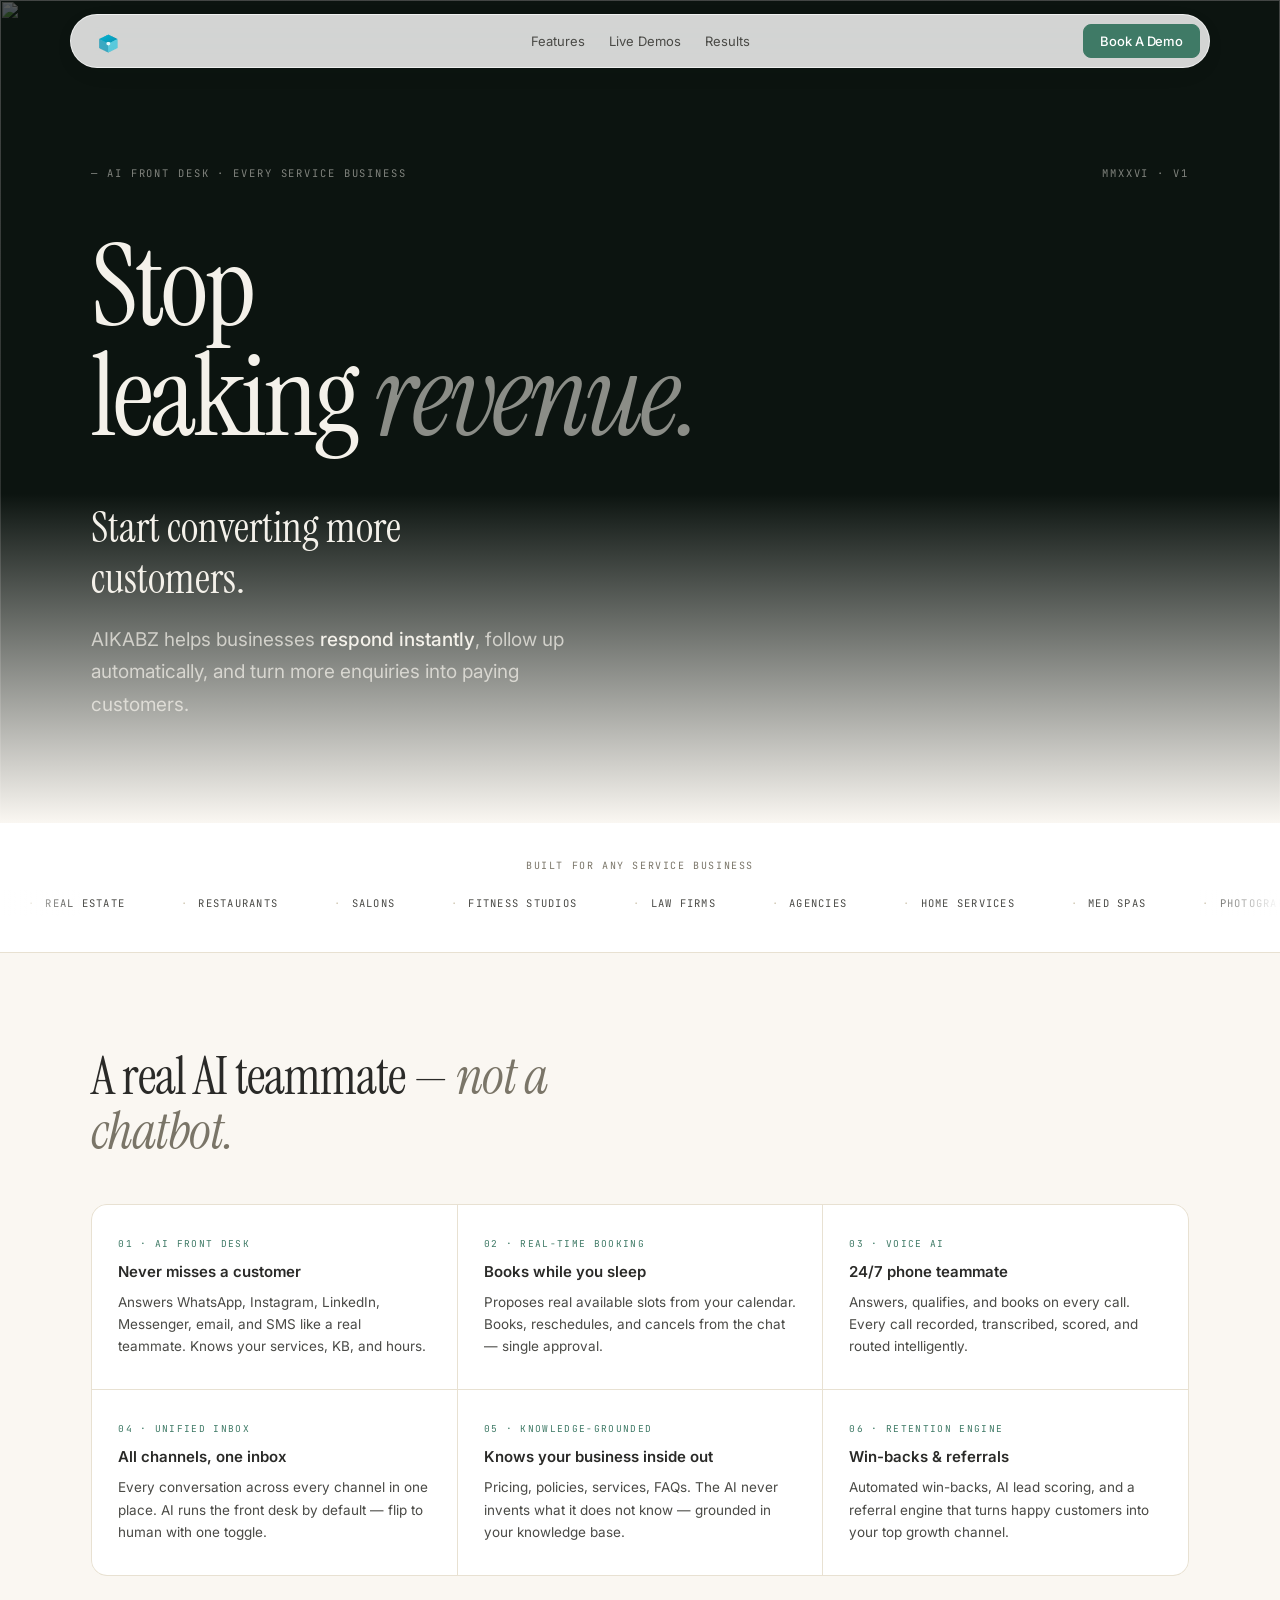
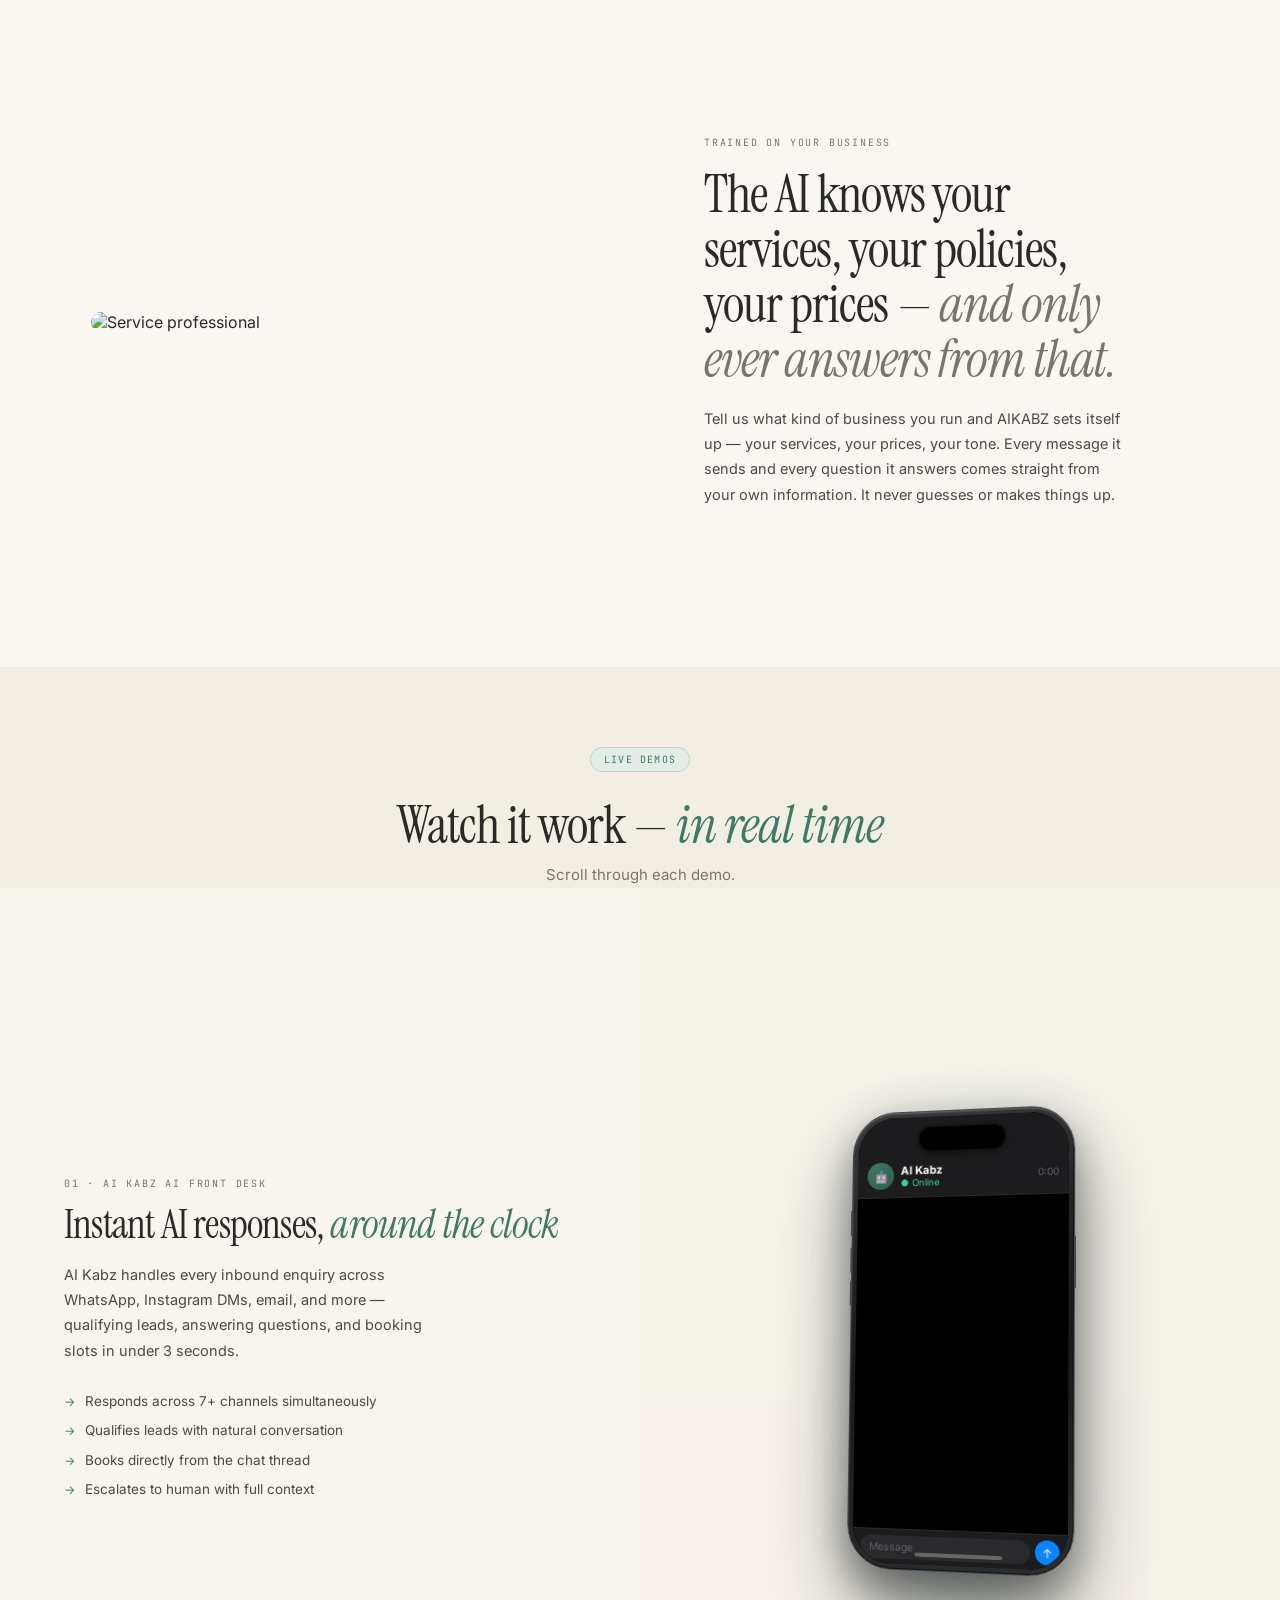
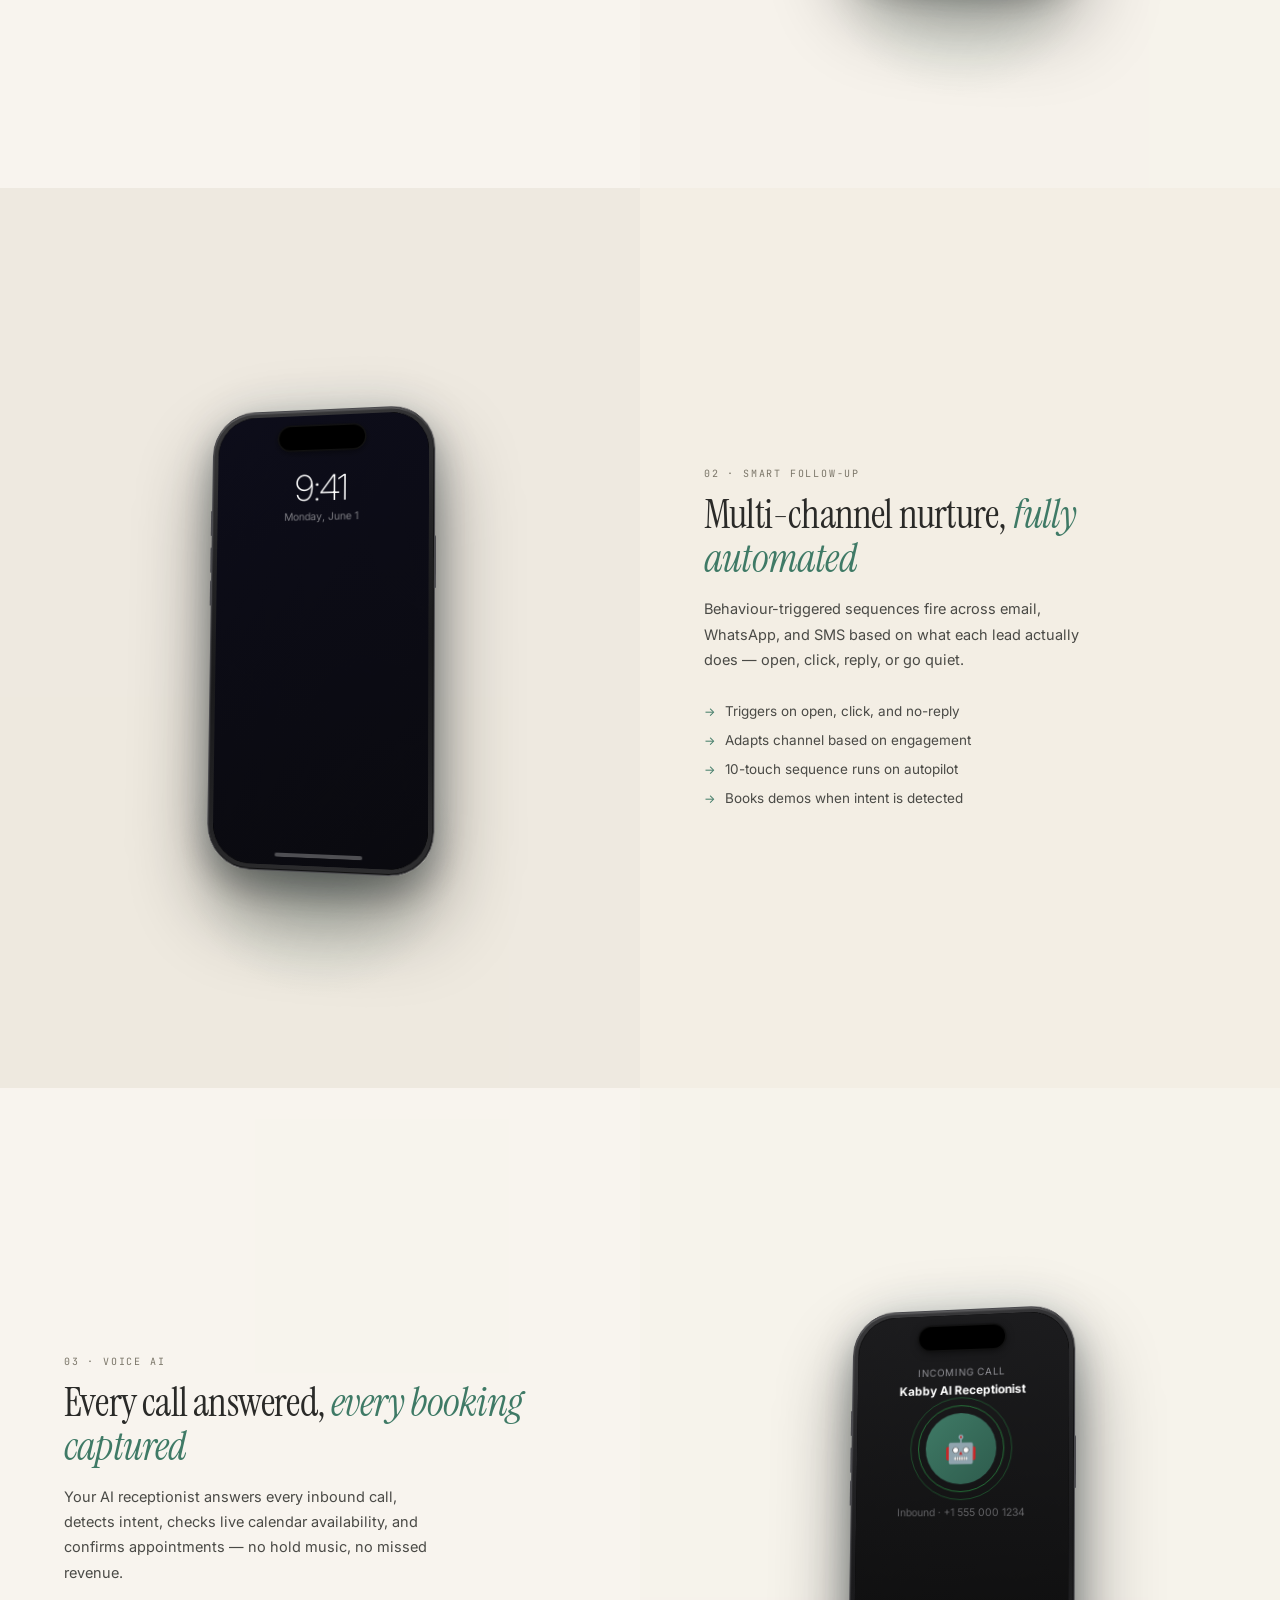
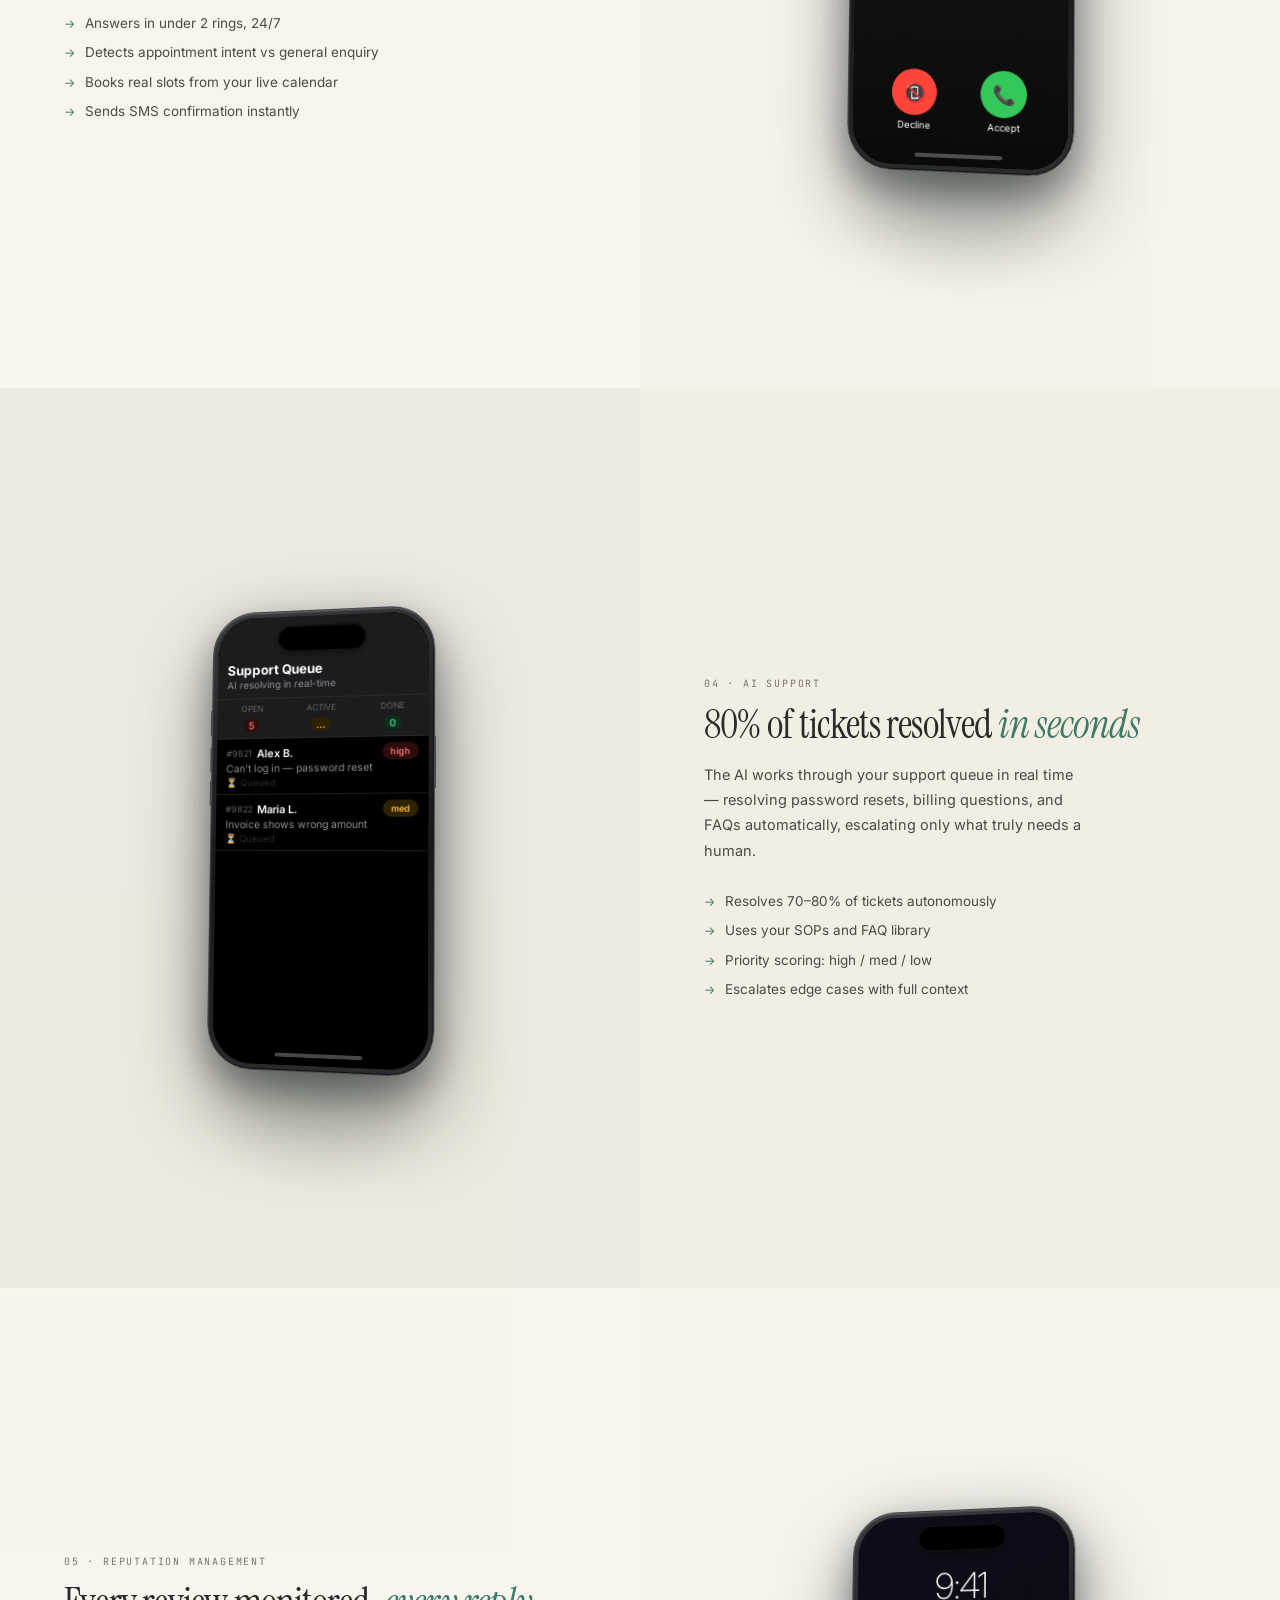
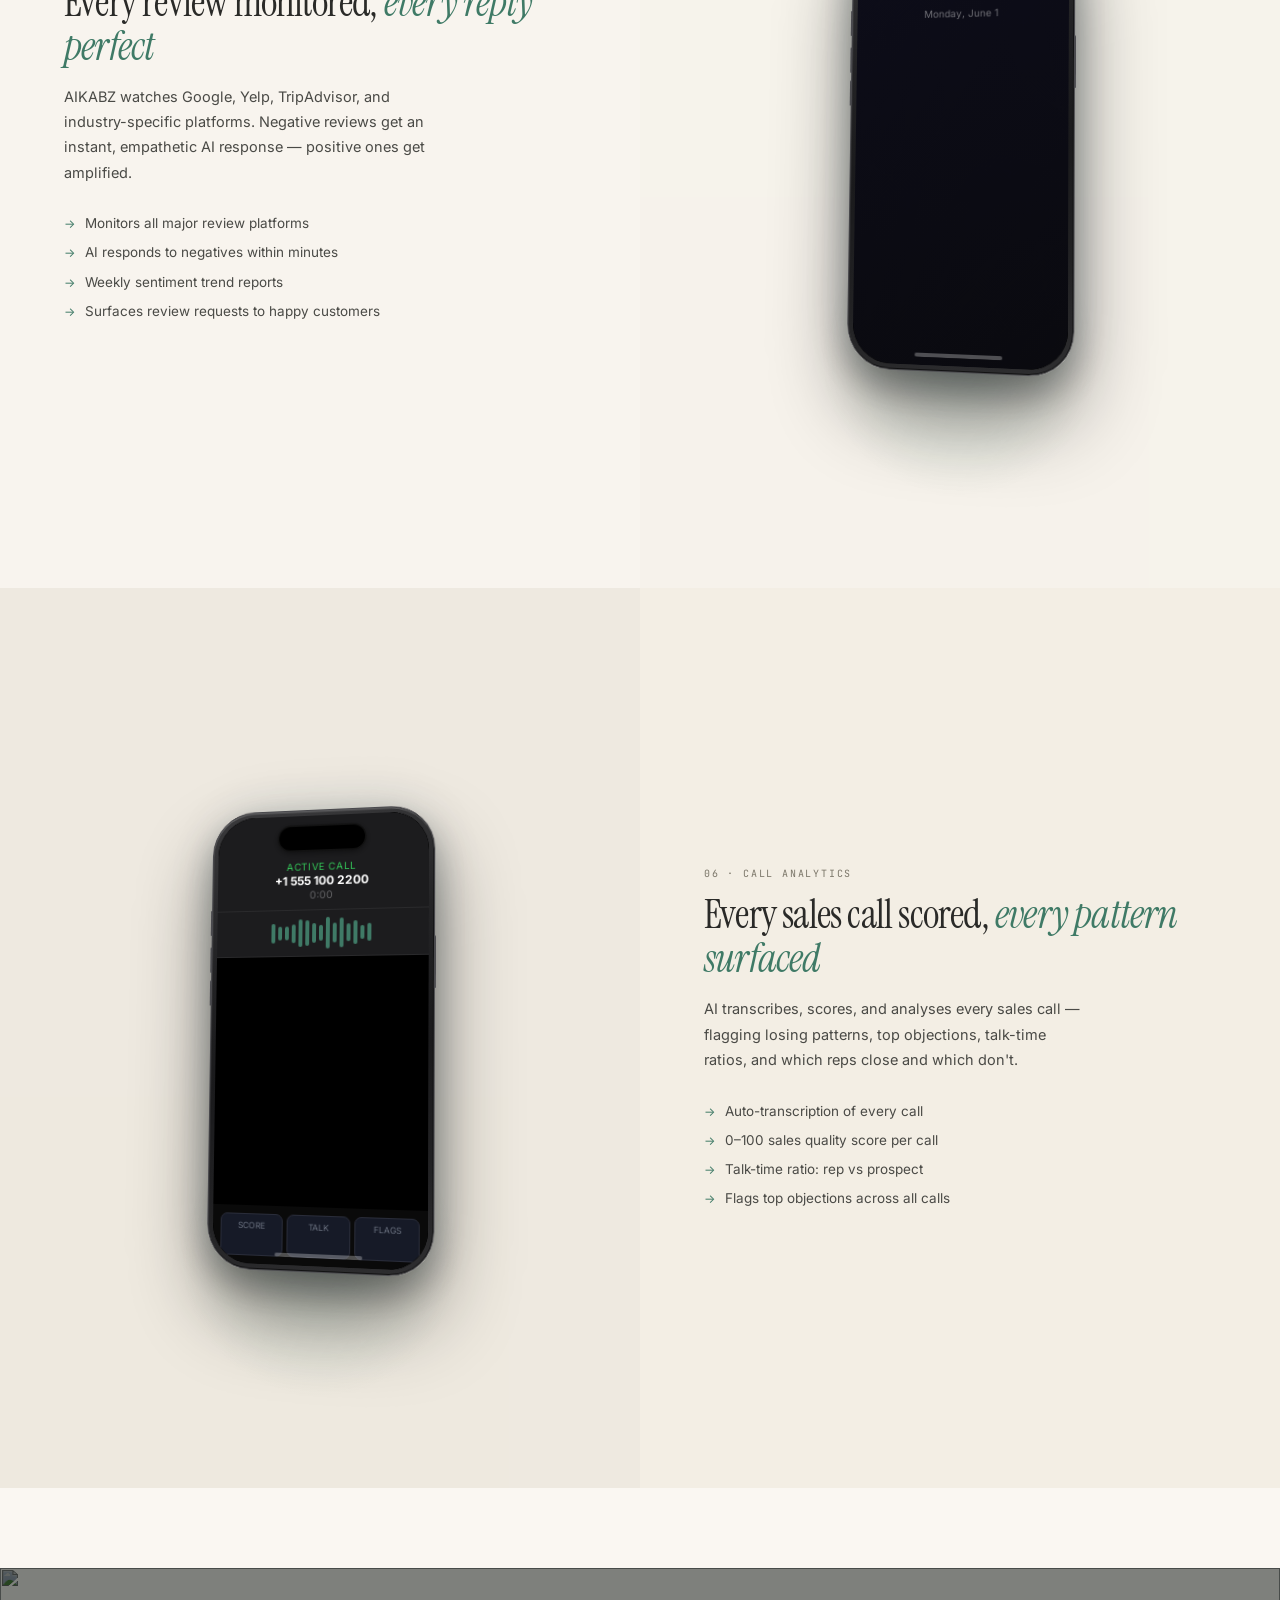
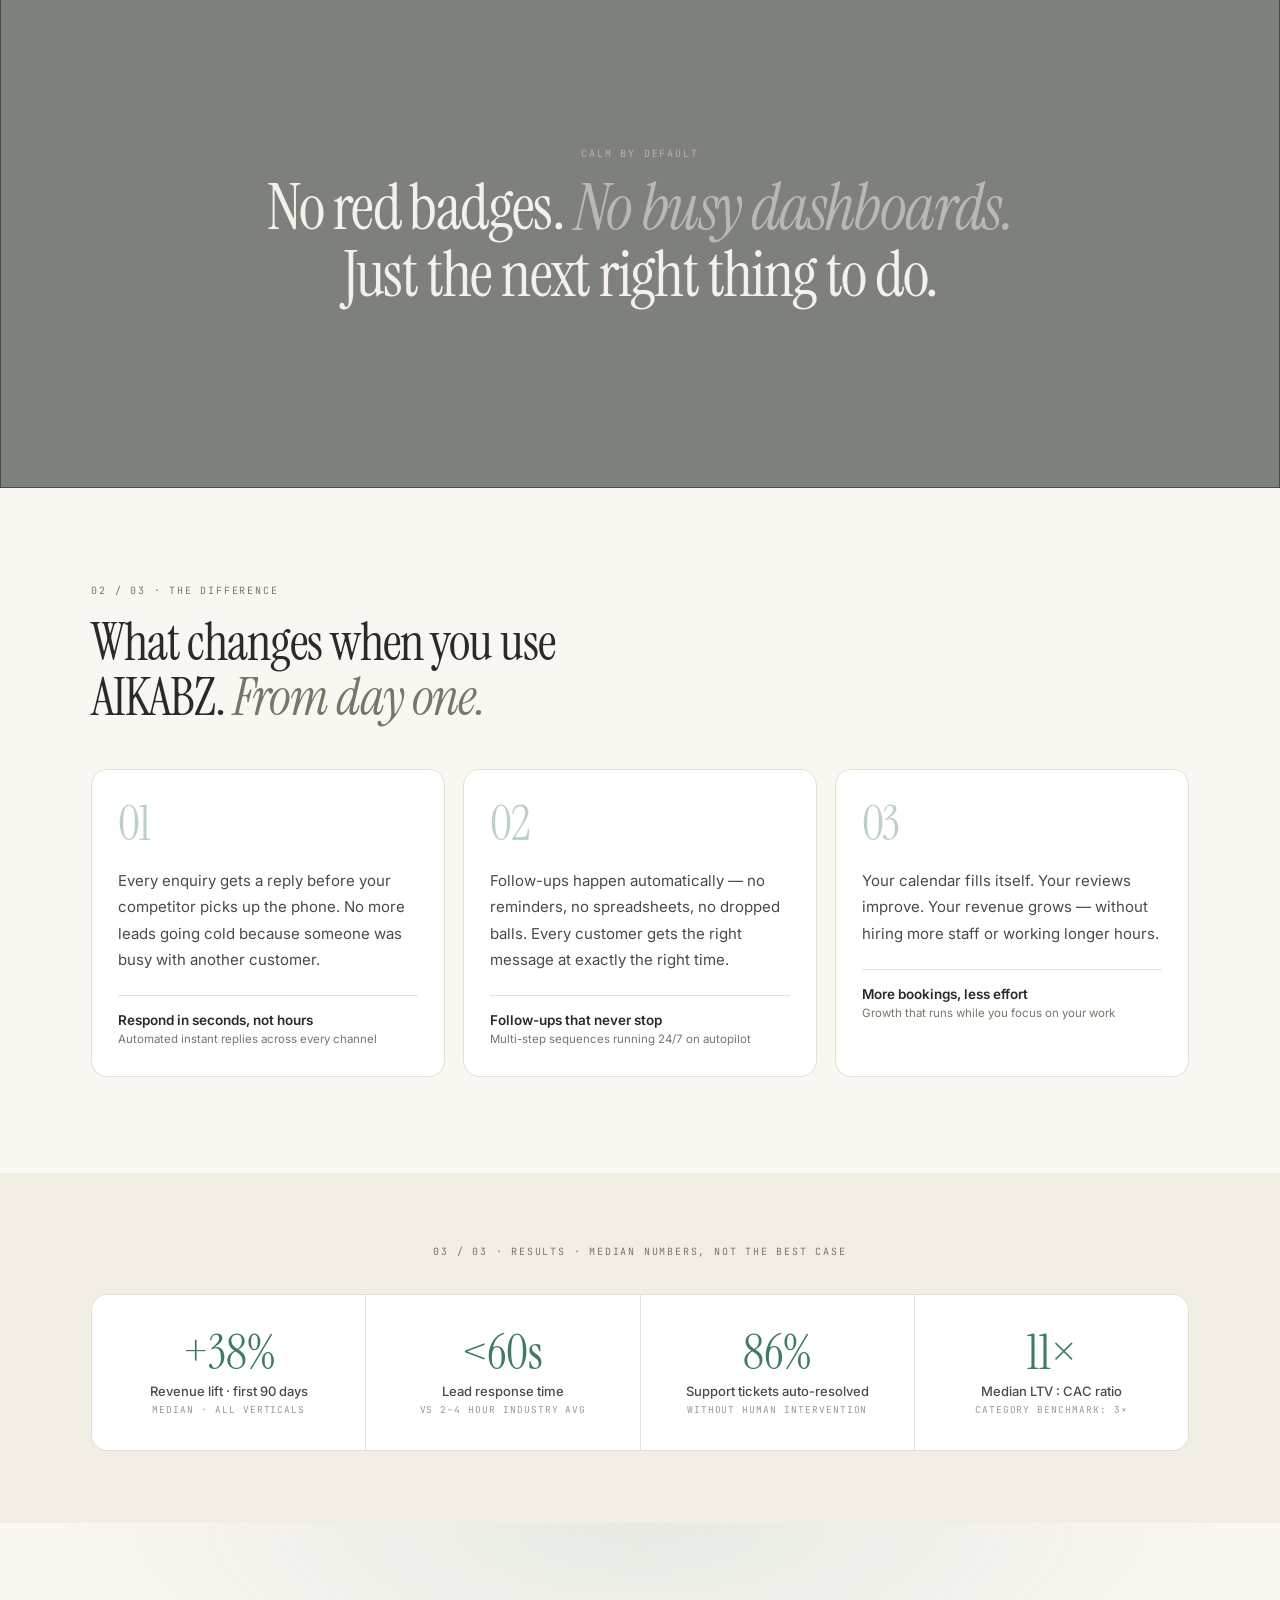
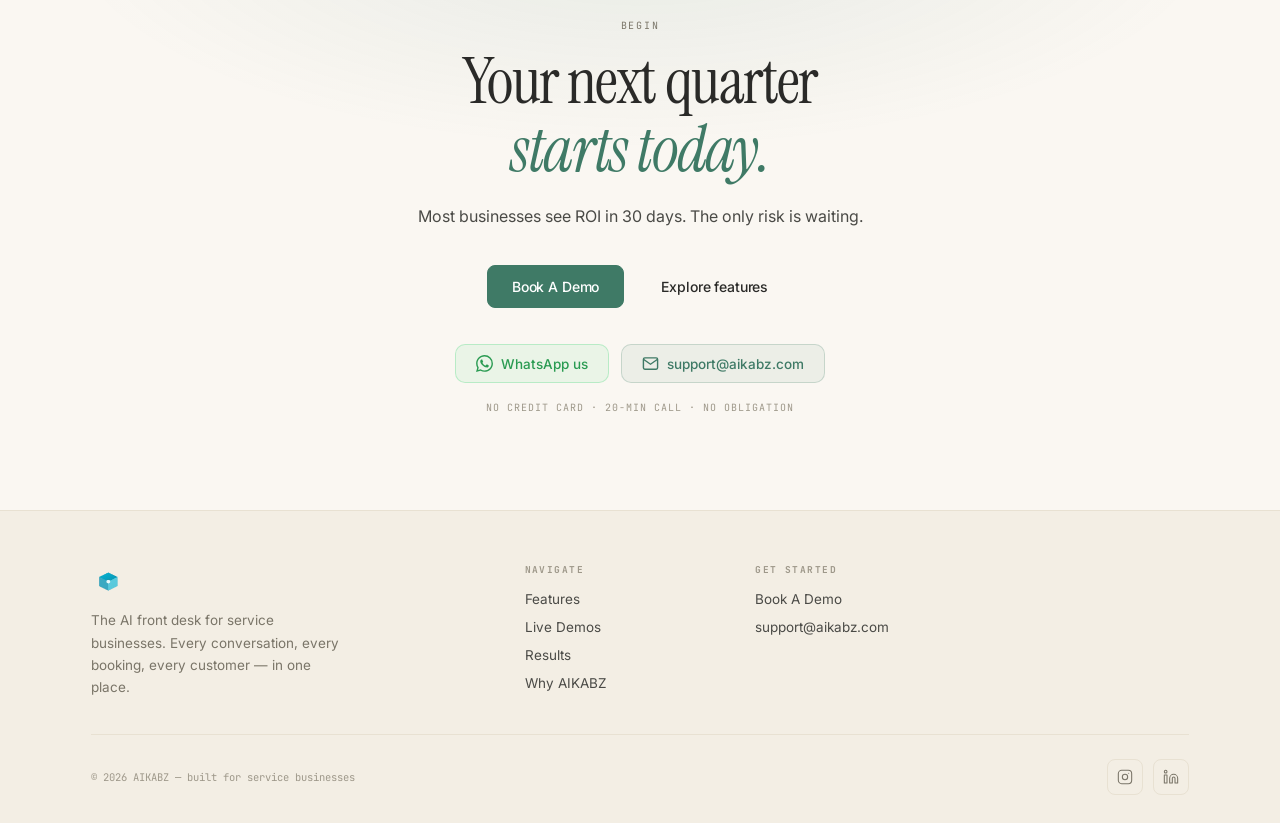
==== index.html @ 06ff59dc "hjkshf" ====
<!DOCTYPE html>
<html lang="en">

<head>
  <meta charset="UTF-8">
  <link rel="icon" type="image/png" href="logo.png">
  <meta name="viewport" content="width=device-width, initial-scale=1.0">
  <meta name="theme-color" content="#FAF7F2">
  <meta name="description"
    content="AIKABZ — Your AI front desk. Every conversation, every booking, every customer. Built for service businesses.">
  <title>AIKABZ — AI Front Desk for Service Businesses</title>
  <link rel="preconnect" href="https://fonts.googleapis.com">
  <link rel="preconnect" href="https://fonts.gstatic.com" crossorigin>
  <link
    href="https://fonts.googleapis.com/css2?family=Inter:ital,wght@0,300;0,400;0,500;0,600;0,700;1,400&family=Instrument+Serif:ital@0;1&family=JetBrains+Mono:wght@400;500&display=swap"
    rel="stylesheet">
  <style>
    /* ── Tokens ─────────────────────────────────────────────────────── */
    :root {
      --bg: #FAF7F2;
      --surface: #FFFFFF;
      --s2: #F3EEE4;
      --s3: #EAE3D4;
      --line: #E8E1D2;
      --line-2: #D1C8B4;
      --fg: #2A2A28;
      --fg-2: #4A4A46;
      --muted: #7A7568;
      --muted-2: #9E988A;
      --accent: #3F7A66;
      --accent-2: #2E5C4D;
      --accent-3: #E1EDE6;
      --serif: 'Instrument Serif', Georgia, serif;
      --sans: 'Inter', system-ui, sans-serif;
      --mono: 'JetBrains Mono', ui-monospace, monospace;
      --ease: cubic-bezier(.2, .7, .2, 1);
    }

    /* ── Reset ──────────────────────────────────────────────────────── */
    *,
    *::before,
    *::after {
      box-sizing: border-box;
      margin: 0;
      padding: 0;
    }

    html {
      scroll-behavior: smooth;
    }

    body {
      font-family: var(--sans);
      background: var(--bg);
      color: var(--fg);
      -webkit-font-smoothing: antialiased;
      overflow-x: hidden;
    }

    img,
    svg {
      display: block;
      max-width: 100%;
    }

    a {
      color: inherit;
      text-decoration: none;
    }

    button {
      font-family: inherit;
      cursor: pointer;
    }

    ::selection {
      background: var(--accent);
      color: #fff;
    }

    /* ── Helpers ────────────────────────────────────────────────────── */
    .mono {
      font-family: var(--mono);
    }

    .wrap {
      max-width: 1200px;
      margin: 0 auto;
      padding: 0 clamp(18px, 4vw, 56px);
    }

    .reveal {
      opacity: 0;
      transform: translateY(22px);
      transition: opacity .75s var(--ease), transform .75s var(--ease);
    }

    .reveal.in {
      opacity: 1;
      transform: none;
    }

    /* ── Floating nav ───────────────────────────────────────────────── */
    #nav {
      position: fixed;
      top: 14px;
      left: 50%;
      transform: translateX(-50%);
      width: calc(100% - 24px);
      max-width: 1140px;
      z-index: 200;
      display: flex;
      align-items: center;
      justify-content: space-between;
      padding: 9px 9px 9px 20px;
      background: rgba(255, 255, 255, .82);
      backdrop-filter: blur(18px) saturate(1.1);
      border: 1px solid rgba(255, 255, 255, .65);
      border-radius: 999px;
      box-shadow: 0 6px 28px -10px rgba(16, 32, 24, .12);
      transition: background .3s;
    }

    .nav-logo {
      display: inline-flex;
      align-items: center;
      gap: 9px;
      color: var(--fg);
      font-size: 15px;
      font-weight: 500;
      letter-spacing: -.02em;
    }

    .nav-mark {
      width: 22px;
      height: 22px;
      background: var(--accent);
      border-radius: 5px;
      position: relative;
      flex-shrink: 0;
    }

    .nav-mark::after {
      content: '';
      position: absolute;
      inset: 5px;
      background: #fff;
      border-radius: 2px;
      opacity: .22;
    }

    .nav-links {
      display: none;
      gap: 24px;
      position: absolute;
      left: 50%;
      transform: translateX(-50%);
    }

    .nav-links a {
      color: var(--fg-2);
      font-size: 13px;
      transition: color .15s;
    }

    .nav-links a:hover {
      color: var(--accent);
    }

    @media(min-width:840px) {
      .nav-links {
        display: flex;
      }
    }

    .nav-cta {
      display: flex;
      gap: 6px;
      align-items: center;
    }

    .btn {
      display: inline-flex;
      align-items: center;
      justify-content: center;
      padding: 8px 16px;
      font-size: 13px;
      font-weight: 500;
      border-radius: 8px;
      border: 1px solid transparent;
      transition: background .15s, border-color .15s, transform .15s;
      letter-spacing: -.01em;
      white-space: nowrap;
    }

    .btn-ghost {
      color: var(--fg);
      border-color: transparent;
    }

    .btn-ghost:hover {
      border-color: var(--line-2);
    }

    .btn-solid {
      background: var(--accent);
      color: #fff;
      border-color: var(--accent);
    }

    .btn-solid:hover {
      background: var(--accent-2);
      transform: translateY(-1px);
    }

    .btn-lg {
      padding: 12px 24px;
      font-size: 14px;
    }

    /* ── Hero ───────────────────────────────────────────────────────── */
    .hero {
      position: relative;
      display: flex;
      align-items: stretch;
      overflow: hidden;
      color: #F4F1EA;
      background: #0c1410;
    }

    .hero-img {
      position: absolute;
      inset: 0;
    }

    .hero-img img {
      width: 100%;
      height: 100%;
      object-fit: cover;
      filter: grayscale(.2) brightness(.52);
    }

    .hero-scrim {
      position: absolute;
      inset: 0;
      background: linear-gradient(180deg, rgba(12, 20, 16, .38) 0%, rgba(12, 20, 16, .6) 60%, #FAF7F2 100%);
    }

    .hero-body {
      position: relative;
      z-index: 1;
      width: 100%;
      max-width: 1200px;
      margin: 0 auto;
      padding: 100px clamp(18px, 4vw, 56px) 60px;
      display: flex;
      flex-direction: column;
      justify-content: center;
      gap: 20px;
    }

    @media(min-width:680px) {
      .hero-body {
        padding: clamp(120px, 13vw, 170px) clamp(18px, 4vw, 56px) clamp(80px, 8vw, 120px);
        justify-content: space-between;
        gap: 52px;
      }
    }

    .hero-meta {
      display: flex;
      justify-content: space-between;
      font-family: var(--mono);
      font-size: 10.5px;
      letter-spacing: .18em;
      text-transform: uppercase;
      color: rgba(244, 241, 234, .5);
    }

    .hero-meta span:last-child {
      display: none;
    }

    @media(min-width:680px) {
      .hero-meta span:last-child {
        display: inline;
      }
    }

    .hero-title {
      font-family: var(--serif);
      font-size: clamp(48px, 9vw, 136px);
      line-height: .95;
      letter-spacing: -.03em;
      font-weight: 400;
      max-width: 18ch;
    }

    .hero-title em {
      display: block;
      font-style: italic;
      color: rgba(244, 241, 234, .55);
      font-size: .62em;
      margin-top: .15em;
      line-height: 1.15;
    }

    .ch {
      display: inline-block;
      opacity: 0;
      transform: translateY(10px);
      animation: chIn .65s var(--ease) both;
    }

    @keyframes chIn {
      to {
        opacity: 1;
        transform: none;
      }
    }

    .hero-foot {
      display: grid;
      grid-template-columns: 1fr;
      gap: 28px;
      padding-top: 24px;
      border-top: 1px solid rgba(255, 255, 255, .14);
    }

    @media(min-width:680px) {
      .hero-foot {
        grid-template-columns: 1fr 1fr;
      }
    }

    .hero-foot p {
      font-size: clamp(14px, 1.7vw, 17px);
      line-height: 1.7;
      color: rgba(244, 241, 234, .75);
      max-width: 460px;
    }

    .hero-foot strong {
      color: #F4F1EA;
      font-weight: 500;
    }

    .hero-actions {
      display: flex;
      gap: 12px;
      flex-wrap: wrap;
      align-items: flex-start;
      margin-top: 18px;
    }

    .hero-actions .btn-ghost {
      color: #F4F1EA;
      border-color: rgba(255, 255, 255, .3);
    }

    .hero-actions .btn-ghost:hover {
      border-color: #F4F1EA;
    }

    .hero-stats {
      display: flex;
      flex-wrap: wrap;
    }

    .stat {
      padding: 18px 24px;
      border-right: 1px solid rgba(255, 255, 255, .1);
    }

    .stat:last-child {
      border-right: none;
    }

    .stat-k {
      font-family: var(--serif);
      font-size: clamp(26px, 3.5vw, 38px);
      color: #F4F1EA;
      line-height: 1;
    }

    .stat-l {
      font-family: var(--mono);
      font-size: 9.5px;
      letter-spacing: .12em;
      text-transform: uppercase;
      color: rgba(244, 241, 234, .45);
      margin-top: 4px;
    }

    @media(max-width:580px) {
      .stat {
        padding: 14px 16px;
      }

      .stat:nth-child(n+3) {
        border-top: 1px solid rgba(255, 255, 255, .08);
      }
    }

    /* ── Verticals strip ────────────────────────────────────────────── */
    .strip {
      padding: 36px 0;
      background: #fff;
      border-bottom: 1px solid var(--line);
      overflow: hidden;
    }

    .strip-label {
      font-family: var(--mono);
      font-size: 10px;
      letter-spacing: .16em;
      text-transform: uppercase;
      color: var(--muted);
      text-align: center;
      margin-bottom: 18px;
    }

    .strip-track {
      overflow: hidden;
      position: relative;
    }

    .strip-track::before,
    .strip-track::after {
      content: '';
      position: absolute;
      top: 0;
      bottom: 0;
      width: 80px;
      z-index: 2;
      pointer-events: none;
    }

    .strip-track::before {
      left: 0;
      background: linear-gradient(90deg, #fff, transparent);
    }

    .strip-track::after {
      right: 0;
      background: linear-gradient(-90deg, #fff, transparent);
    }

    .strip-row {
      display: flex;
      gap: 0;
      width: max-content;
      animation: scroll 28s linear infinite;
    }

    .strip-row:hover {
      animation-play-state: paused;
    }

    @keyframes scroll {
      0% {
        transform: translateX(0);
      }

      100% {
        transform: translateX(-50%);
      }
    }

    .strip-item {
      display: inline-flex;
      align-items: center;
      gap: 10px;
      padding: 6px 28px;
      font-family: var(--mono);
      font-size: 10.5px;
      letter-spacing: .12em;
      text-transform: uppercase;
      color: var(--fg-2);
      white-space: nowrap;
      transition: color .2s;
    }

    .strip-item:hover {
      color: var(--fg);
    }

    .strip-item::before {
      content: '·';
      color: var(--line-2);
    }

    /* ── Section base ───────────────────────────────────────────────── */
    .section {
      padding: 96px 0;
    }

    .sec-num {
      font-family: var(--mono);
      font-size: 10px;
      letter-spacing: .18em;
      text-transform: uppercase;
      color: var(--muted);
      margin-bottom: 18px;
    }

    .sec-h {
      font-family: var(--serif);
      font-size: clamp(28px, 4.2vw, 52px);
      line-height: 1.06;
      letter-spacing: -.02em;
      font-weight: 400;
      margin-bottom: 44px;
      max-width: 24ch;
    }

    .sec-h em {
      font-style: italic;
      color: var(--muted);
    }

    .sec-tag {
      display: inline-block;
      padding: 5px 13px;
      background: var(--accent-3);
      border: 1px solid rgba(63, 122, 102, .2);
      border-radius: 999px;
      font-family: var(--mono);
      font-size: 10px;
      letter-spacing: .12em;
      text-transform: uppercase;
      color: var(--accent);
      margin-bottom: 14px;
    }

    /* ── Features grid (6 pillars) ──────────────────────────────────── */
    .features {
      display: grid;
      grid-template-columns: repeat(2, 1fr);
      gap: 1px;
      background: var(--line);
      border: 1px solid var(--line);
      border-radius: 16px;
      overflow: hidden;
    }

    @media(min-width:860px) {
      .features {
        grid-template-columns: repeat(3, 1fr);
      }
    }

    .feat {
      background: var(--surface);
      padding: 32px 26px;
    }

    .feat-k {
      font-family: var(--mono);
      font-size: 9.5px;
      letter-spacing: .14em;
      text-transform: uppercase;
      color: var(--accent);
      margin-bottom: 12px;
    }

    .feat-name {
      font-size: 15px;
      font-weight: 600;
      color: var(--fg);
      margin-bottom: 10px;
    }

    .feat-desc {
      font-size: 13.5px;
      color: var(--fg-2);
      line-height: 1.65;
    }

    /* ── Feature split ──────────────────────────────────────────────── */
    .split {
      display: grid;
      grid-template-columns: 1fr;
      gap: 0;
    }

    @media(min-width:760px) {
      .split {
        grid-template-columns: 1fr 1fr;
        align-items: center;
      }
    }

    .split-img {
      overflow: hidden;
      border-radius: 16px;
      max-height: 480px;
    }

    .split-img img {
      width: 100%;
      height: 100%;
      object-fit: cover;
    }

    .split-copy {
      padding: clamp(28px, 5vw, 64px);
    }

    .split-copy p {
      font-size: 14.5px;
      color: var(--fg-2);
      line-height: 1.75;
      margin-top: 18px;
      max-width: 420px;
    }

    /* ── Wide editorial ─────────────────────────────────────────────── */
    .wide {
      position: relative;
      overflow: hidden;
    }

    .wide img {
      width: 100%;
      height: clamp(260px, 45vw, 520px);
      object-fit: cover;
      filter: grayscale(.15) brightness(.72);
    }

    .wide-over {
      position: absolute;
      inset: 0;
      background: rgba(12, 20, 16, .52);
      display: flex;
      align-items: center;
      justify-content: center;
    }

    .wide-inner {
      text-align: center;
      color: #F4F1EA;
      padding: clamp(24px, 4vw, 56px);
    }

    .wide-h {
      font-family: var(--serif);
      font-size: clamp(28px, 5vw, 66px);
      line-height: 1.05;
      letter-spacing: -.025em;
      font-weight: 400;
    }

    .wide-h em {
      font-style: italic;
      color: rgba(244, 241, 234, .5);
    }

    /* ── DEMO SECTIONS (scroll-triggered iPhones) ───────────────────── */
    #demos {
      background: var(--s2);
    }

    .demos-intro {
      padding: 80px 0 0;
      text-align: center;
    }

    .demos-intro h2 {
      font-family: var(--serif);
      font-size: clamp(28px, 4.2vw, 52px);
      line-height: 1.06;
      letter-spacing: -.02em;
      font-weight: 400;
      margin: 12px 0 10px;
    }

    .demos-intro h2 em {
      font-style: italic;
      color: var(--accent);
    }

    .demos-intro p {
      font-size: 15px;
      color: var(--muted);
      max-width: 520px;
      margin: 0 auto;
      line-height: 1.65;
    }

    .demo-row {
      display: grid;
      grid-template-columns: 1fr;
      gap: 0;
      min-height: 100vh;
      padding: 0;
    }

    @media(min-width:760px) {
      .demo-row {
        grid-template-columns: 1fr 1fr;
      }

      .demo-row.flip {
        direction: rtl;
      }

      .demo-row.flip>* {
        direction: ltr;
      }
    }

    .demo-copy {
      display: flex;
      flex-direction: column;
      justify-content: center;
      padding: clamp(60px, 8vw, 100px) clamp(24px, 5vw, 72px);
    }

    .demo-copy .sec-num {
      margin-bottom: 12px;
    }

    .demo-name {
      font-family: var(--serif);
      font-size: clamp(24px, 3.2vw, 40px);
      line-height: 1.1;
      letter-spacing: -.02em;
      font-weight: 400;
      margin-bottom: 16px;
      color: var(--fg);
    }

    .demo-name em {
      font-style: italic;
      color: var(--accent);
    }

    .demo-desc {
      font-size: 14.5px;
      color: var(--fg-2);
      line-height: 1.75;
      margin-bottom: 28px;
      max-width: 380px;
    }

    .demo-bullets {
      list-style: none;
      display: flex;
      flex-direction: column;
      gap: 9px;
    }

    .demo-bullets li {
      display: flex;
      align-items: flex-start;
      gap: 10px;
      font-size: 13.5px;
      color: var(--fg-2);
      line-height: 1.5;
    }

    .demo-bullets li::before {
      content: '→';
      color: var(--accent);
      font-size: 12px;
      margin-top: 2px;
      flex-shrink: 0;
    }

    /* iPhone sticky panel */
    .demo-phone-panel {
      position: relative;
      display: flex;
      align-items: center;
      justify-content: center;
      padding: clamp(40px, 6vw, 80px) clamp(20px, 4vw, 56px);
      background: rgba(0, 0, 0, .02);
      overflow: hidden;
    }

    @media(min-width:760px) {
      .demo-phone-panel {
        position: sticky;
        top: 0;
        height: 100vh;
      }
    }

    /* iPhone frame */
    /* iPhone wrapper — slight 3-D tilt for depth */
    .iphone-wrap {
      perspective: 900px;
      flex-shrink: 0;
      /* entrance */
      opacity: 0;
      transform: translateY(44px) scale(.93);
      transition: opacity .75s var(--ease), transform .75s var(--ease);
    }

    .iphone-wrap.visible {
      opacity: 1;
      transform: none;
    }

    .iphone {
      width: 228px;
      height: 464px;
      /* flat aluminium-style body: sharp sides, subtle metallic gradient */
      background: linear-gradient(168deg,
          #3a3a3c 0%,
          #242426 28%,
          #1a1a1c 55%,
          #222224 80%,
          #2e2e30 100%);
      border-radius: 44px;
      position: relative;
      /* flat-edge iPhone 15 style: no outer ring, just a fine metallic border */
      border: 1.5px solid #4a4a4e;
      box-shadow:
        /* screen-edge highlight */
        inset 0 1.5px 0 rgba(255, 255, 255, .18),
        inset 0 -1px 0 rgba(0, 0, 0, .6),
        inset 1px 0 0 rgba(255, 255, 255, .06),
        inset -1px 0 0 rgba(0, 0, 0, .4),
        /* ambient drop shadow */
        0 40px 80px rgba(0, 0, 0, .45),
        0 16px 32px rgba(0, 0, 0, .25),
        /* subtle teal glow from the app */
        0 0 60px rgba(6, 105, 128, .12);
      transform-style: preserve-3d;
      /* tilt: slight Y rotation + small X for a natural desk-lean */
      transform: rotateY(-10deg) rotateX(3deg);
      transition: transform .4s var(--ease), box-shadow .4s;
      flex-shrink: 0;
    }

    .iphone-wrap:hover .iphone {
      transform: rotateY(-4deg) rotateX(1deg);
      box-shadow:
        inset 0 1.5px 0 rgba(255, 255, 255, .18),
        inset 0 -1px 0 rgba(0, 0, 0, .6),
        inset 1px 0 0 rgba(255, 255, 255, .06),
        inset -1px 0 0 rgba(0, 0, 0, .4),
        0 48px 100px rgba(0, 0, 0, .5),
        0 20px 40px rgba(0, 0, 0, .3),
        0 0 80px rgba(6, 105, 128, .18);
    }

    /* flat aluminium side buttons */
    .iphone::before {
      content: '';
      position: absolute;
      left: -2px;
      top: 100px;
      width: 2px;
      height: 28px;
      background: linear-gradient(180deg, #5a5a5e, #3a3a3c);
      box-shadow: 0 40px 0 linear-gradient(180deg, #5a5a5e, #3a3a3c), 0 72px 0 #3a3a3c;
      border-radius: 1px 0 0 1px;
    }

    /* Volume buttons via pseudo — stacked using box-shadow */
    .iphone::before {
      left: -2px;
      top: 100px;
      width: 2px;
      height: 26px;
      background: #4a4a4e;
      border-radius: 1px 0 0 1px;
      box-shadow:
        0 38px 0 #4a4a4e,
        0 72px 0 #4a4a4e;
    }

    .iphone::after {
      content: '';
      position: absolute;
      right: -2px;
      top: 130px;
      width: 2px;
      height: 52px;
      background: #4a4a4e;
      border-radius: 0 1px 1px 0;
    }

    /* screen inset — slightly recessed from body edge */
    .iphone-screen {
      position: absolute;
      top: 5px;
      left: 5px;
      right: 5px;
      bottom: 5px;
      border-radius: 39px;
      overflow: hidden;
      background: #000;
      /* subtle inner shadow to look recessed */
      box-shadow: inset 0 0 0 1px rgba(0, 0, 0, .8);
    }

    /* Dynamic Island */
    .iphone-island {
      position: absolute;
      top: 11px;
      left: 50%;
      transform: translateX(-50%);
      width: 88px;
      height: 24px;
      background: #000;
      border-radius: 12px;
      z-index: 20;
      /* pill shadow to look cut-in */
      box-shadow: 0 0 0 1.5px #111, 0 2px 8px rgba(0, 0, 0, .6);
    }

    /* home indicator */
    .iphone-home {
      position: absolute;
      bottom: 8px;
      left: 50%;
      transform: translateX(-50%);
      width: 88px;
      height: 4px;
      background: rgba(255, 255, 255, .28);
      border-radius: 2px;
      z-index: 20;
    }

    .iphone-content {
      position: absolute;
      inset: 0;
      border-radius: 39px;
      overflow: hidden;
    }

    /* Glow under phone */
    .demo-phone-panel::before {
      content: '';
      position: absolute;
      width: 280px;
      height: 280px;
      background: radial-gradient(circle, rgba(63, 122, 102, .18) 0%, transparent 70%);
      bottom: 10%;
      left: 50%;
      transform: translateX(-50%);
      pointer-events: none;
      transition: opacity .5s;
    }

    /* Alternating bg */
    .demo-row:nth-child(odd) .demo-copy {
      background: transparent;
    }

    .demo-row:nth-child(even) .demo-copy {
      background: rgba(255, 255, 255, .35);
    }

    .demo-row:nth-child(even) .demo-phone-panel {
      background: rgba(255, 255, 255, .25);
    }

    /* ── Testimonials ───────────────────────────────────────────────── */
    .quotes {
      display: grid;
      grid-template-columns: 1fr;
      gap: 18px;
    }

    @media(min-width:700px) {
      .quotes {
        grid-template-columns: repeat(3, 1fr);
      }
    }

    .quote {
      background: var(--surface);
      border: 1px solid var(--line);
      border-radius: 16px;
      padding: 30px 26px;
    }

    .q-mark {
      font-family: Georgia, serif;
      font-size: 52px;
      line-height: .45;
      color: var(--accent);
      opacity: .2;
      margin-bottom: 12px;
    }

    .q-text {
      font-size: 14px;
      line-height: 1.75;
      color: var(--fg-2);
      font-style: italic;
      margin-bottom: 22px;
    }

    .q-author {
      display: flex;
      gap: 12px;
      align-items: center;
    }

    .q-avatar {
      width: 40px;
      height: 40px;
      border-radius: 50%;
      overflow: hidden;
      flex-shrink: 0;
      background: linear-gradient(135deg, var(--accent), var(--accent-2));
    }

    .q-avatar img {
      width: 100%;
      height: 100%;
      object-fit: cover;
    }

    .q-who {
      font-size: 13.5px;
      font-weight: 600;
      color: var(--fg);
    }

    .q-at {
      font-size: 11.5px;
      color: var(--muted);
      margin-top: 2px;
    }

    .q-stars {
      color: #B58A3E;
      font-size: 12px;
      letter-spacing: 2px;
      margin-top: 10px;
    }

    /* ── Results ────────────────────────────────────────────────────── */
    .results {
      display: grid;
      grid-template-columns: repeat(2, 1fr);
      gap: 1px;
      background: var(--line);
      border: 1px solid var(--line);
      border-radius: 16px;
      overflow: hidden;
    }

    @media(min-width:700px) {
      .results {
        grid-template-columns: repeat(4, 1fr);
      }
    }

    .res-cell {
      background: var(--surface);
      padding: 34px 26px;
      text-align: center;
    }

    .res-k {
      font-family: var(--serif);
      font-size: clamp(30px, 4.5vw, 48px);
      color: var(--accent);
      line-height: 1;
      margin-bottom: 6px;
    }

    .res-l {
      font-size: 13px;
      color: var(--fg-2);
      font-weight: 500;
      margin-bottom: 4px;
    }

    .res-sub {
      font-family: var(--mono);
      font-size: 9.5px;
      color: var(--muted-2);
      letter-spacing: .1em;
      text-transform: uppercase;
    }

    /* ── FAQ ────────────────────────────────────────────────────────── */
    .faq {
      border: 1px solid var(--line);
      border-radius: 16px;
      overflow: hidden;
    }

    .faq-item {
      border-bottom: 1px solid var(--line);
      background: var(--surface);
    }

    .faq-item:last-child {
      border-bottom: none;
    }

    .faq-btn {
      width: 100%;
      display: flex;
      align-items: center;
      justify-content: space-between;
      gap: 16px;
      padding: 19px 24px;
      background: none;
      border: none;
      cursor: pointer;
      font-size: 14px;
      font-weight: 500;
      color: var(--fg);
      text-align: left;
      transition: color .15s;
    }

    .faq-btn:hover {
      color: var(--accent);
    }

    .faq-icon {
      flex-shrink: 0;
      transition: transform .28s var(--ease);
      color: var(--muted);
    }

    .faq-item.open .faq-icon {
      transform: rotate(45deg);
    }

    .faq-body {
      max-height: 0;
      overflow: hidden;
      transition: max-height .38s var(--ease);
    }

    .faq-item.open .faq-body {
      max-height: 260px;
    }

    .faq-body p {
      padding: 0 24px 20px;
      font-size: 14px;
      color: var(--fg-2);
      line-height: 1.75;
    }

    /* ── CTA ────────────────────────────────────────────────────────── */
    .cta-band {
      padding: 96px 0;
      text-align: center;
      background: radial-gradient(ellipse 65% 55% at 50% 0%, rgba(63, 122, 102, .10) 0%, transparent 70%), var(--bg);
    }

    .cta-h {
      font-family: var(--serif);
      font-size: clamp(34px, 5vw, 64px);
      line-height: 1.06;
      letter-spacing: -.025em;
      font-weight: 400;
      margin-bottom: 20px;
    }

    .cta-h em {
      font-style: italic;
      color: var(--accent);
    }

    .cta-sub {
      font-size: 16px;
      color: var(--fg-2);
      margin-bottom: 36px;
      line-height: 1.6;
      max-width: 480px;
      margin-left: auto;
      margin-right: auto;
    }

    .cta-row {
      display: flex;
      gap: 12px;
      justify-content: center;
      flex-wrap: wrap;
      margin-bottom: 18px;
    }

    .cta-contact {
      display: flex;
      gap: 12px;
      justify-content: center;
      flex-wrap: wrap;
      margin-top: 16px;
    }

    .contact-btn {
      display: inline-flex;
      align-items: center;
      gap: 8px;
      padding: 10px 20px;
      border-radius: 10px;
      font-size: 13.5px;
      font-weight: 500;
      border: 1px solid;
      transition: all .2s;
    }

    .wa-btn {
      background: rgba(37, 211, 102, .07);
      border-color: rgba(37, 211, 102, .25);
      color: #2a9b52;
    }

    .wa-btn:hover {
      background: rgba(37, 211, 102, .14);
      border-color: rgba(37, 211, 102, .5);
      transform: translateY(-1px);
    }

    .em-btn {
      background: rgba(63, 122, 102, .07);
      border-color: rgba(63, 122, 102, .22);
      color: var(--accent);
    }

    .em-btn:hover {
      background: rgba(63, 122, 102, .14);
      border-color: rgba(63, 122, 102, .5);
      transform: translateY(-1px);
    }

    .cta-note {
      font-family: var(--mono);
      font-size: 10px;
      letter-spacing: .1em;
      text-transform: uppercase;
      color: var(--muted-2);
    }

    /* ── Footer ─────────────────────────────────────────────────────── */
    footer {
      background: var(--s2);
      border-top: 1px solid var(--line);
      padding: 52px 0 28px;
    }

    .foot-grid {
      display: grid;
      grid-template-columns: 1fr;
      gap: 28px;
      margin-bottom: 36px;
    }

    @media(min-width:680px) {
      .foot-grid {
        grid-template-columns: 2fr 1fr 1fr 1fr;
      }
    }

    .foot-tag {
      font-size: 13.5px;
      color: var(--muted);
      line-height: 1.65;
      margin-top: 10px;
      max-width: 250px;
    }

    .foot-col h4 {
      font-family: var(--mono);
      font-size: 9.5px;
      letter-spacing: .15em;
      text-transform: uppercase;
      color: var(--muted-2);
      margin-bottom: 12px;
    }

    .foot-col ul {
      list-style: none;
      display: flex;
      flex-direction: column;
      gap: 8px;
    }

    .foot-col a {
      font-size: 13.5px;
      color: var(--fg-2);
      transition: color .15s;
    }

    .foot-col a:hover {
      color: var(--accent);
    }

    .foot-bottom {
      display: flex;
      align-items: center;
      justify-content: space-between;
      flex-wrap: wrap;
      gap: 10px;
      padding-top: 24px;
      border-top: 1px solid var(--line);
    }

    .foot-copy {
      font-family: var(--mono);
      font-size: 10.5px;
      color: var(--muted-2);
    }

    /* ── In-screen app styles (dark, iOS-ish) ─────────────────────── */
    .akb-chip {
      display: inline-block;
      padding: 3px 8px;
      border-radius: 20px;
      font-size: 10.5px;
      font-weight: 600;
    }

    .akb-green {
      background: #0d2e1a;
      color: #34d399;
    }

    .akb-blue {
      background: #0d1f3a;
      color: #60a5fa;
    }

    .akb-yellow {
      background: #2e2200;
      color: #fbbf24;
    }

    .akb-red {
      background: #2e0d0d;
      color: #f87171;
    }

    .akb-card {
      background: #161a27;
      border: 1px solid #2a2d3a;
      border-radius: 10px;
      padding: 14px;
    }

    .akb-bar {
      width: 4px;
      border-radius: 3px;
      background: #3F7A66;
      animation: wave 1s ease-in-out infinite;
    }

    @keyframes wave {

      0%,
      100% {
        transform: scaleY(.2)
      }

      50% {
        transform: scaleY(1)
      }
    }

    .akb-wave {
      display: flex;
      align-items: center;
      gap: 3px;
      height: 36px;
    }

    @keyframes bpulse {

      0%,
      100% {
        opacity: 1
      }

      50% {
        opacity: .35
      }
    }

    @keyframes bslidein {
      from {
        opacity: 0;
        transform: translateY(8px)
      }

      to {
        opacity: 1;
        transform: translateY(0)
      }
    }

    .imb {
      max-width: 76%;
      padding: 7px 11px;
      border-radius: 14px;
      font-size: 12px;
      line-height: 1.35;
      opacity: 0;
      transform: scale(.75) translateY(6px);
      transition: all .28s cubic-bezier(.2, .9, .3, 1.4);
    }

    .imb.on {
      opacity: 1;
      transform: scale(1) translateY(0);
    }

    .imb.s {
      align-self: flex-end;
      background: #0a84ff;
      color: #fff;
      border-bottom-right-radius: 4px;
    }

    .imb.r {
      align-self: flex-start;
      background: #3a3a3c;
      color: #fff;
      border-bottom-left-radius: 4px;
    }

    .imd i {
      display: inline-block;
      width: 5px;
      height: 5px;
      border-radius: 50%;
      background: #8e8e93;
      animation: bpulse 1.1s infinite;
      margin-right: 2px;
    }

    .imd i:nth-child(2) {
      animation-delay: .18s
    }

    .imd i:nth-child(3) {
      animation-delay: .36s
    }

    .akb-prog {
      height: 5px;
      border-radius: 3px;
      background: #1e2130;
      overflow: hidden;
    }

    .akb-prog-fill {
      height: 100%;
      border-radius: 3px;
      background: linear-gradient(90deg, #3F7A66, #2E5C4D);
      transition: width 1s ease;
    }

    /* ── Scrollbar ──────────────────────────────────────────────────── */
    ::-webkit-scrollbar {
      width: 6px;
    }

    ::-webkit-scrollbar-track {
      background: var(--line);
    }

    ::-webkit-scrollbar-thumb {
      background: linear-gradient(180deg, var(--accent), var(--accent-2));
      border-radius: 4px;
    }

    /* ── Tap feedback ───────────────────────────────────────────────── */
    a:active,
    button:not(:disabled):active {
      transform: scale(.985);
      transition: transform .05s;
    }
  </style>
</head>

<body>

  <!-- ────────────────── NAV ────────────────── -->
  <nav id="nav">
    <a href="#top" class="nav-logo">
      <img src="logo.png" alt="AIKABZ" style="height:32px;width:auto;display:block;">
    </a>
    <div class="nav-links">
      <a href="#features">Features</a>
      <a href="#demos">Live Demos</a>
      <a href="#results">Results</a>

    </div>
    <div class="nav-cta">
      <a href="#cta" class="btn btn-solid">Book A Demo</a>
    </div>
  </nav>

  <!-- ────────────────── HERO ────────────────── -->
  <section class="hero" id="top" aria-label="Hero">
    <div class="hero-img">
      <img src="https://images.unsplash.com/photo-1497366216548-37526070297c?w=1920&q=80" alt="" loading="eager">
      <div class="hero-scrim"></div>
    </div>
    <div class="hero-body">
      <div class="hero-meta">
        <span class="mono">— AI Front Desk · Every Service Business</span>
        <span class="mono">MMXXVI · v1</span>
      </div>
      <h1 class="hero-title">
        <span class="ch" style="animation-delay:.02s">S</span><span class="ch"
          style="animation-delay:.05s">t</span><span class="ch" style="animation-delay:.08s">o</span><span class="ch"
          style="animation-delay:.11s">p</span>
        <br>
        <span class="ch" style="animation-delay:.14s">l</span><span class="ch"
          style="animation-delay:.17s">e</span><span class="ch" style="animation-delay:.20s">a</span><span class="ch"
          style="animation-delay:.23s">k</span><span class="ch" style="animation-delay:.26s">i</span><span class="ch"
          style="animation-delay:.29s">n</span><span class="ch" style="animation-delay:.32s">g</span> <span class="ch"
          style="animation-delay:.35s;font-style:italic;color:rgba(244,241,234,.55);">r</span><span class="ch"
          style="animation-delay:.38s;font-style:italic;color:rgba(244,241,234,.55);">e</span><span class="ch"
          style="animation-delay:.41s;font-style:italic;color:rgba(244,241,234,.55);">v</span><span class="ch"
          style="animation-delay:.44s;font-style:italic;color:rgba(244,241,234,.55);">e</span><span class="ch"
          style="animation-delay:.47s;font-style:italic;color:rgba(244,241,234,.55);">n</span><span class="ch"
          style="animation-delay:.50s;font-style:italic;color:rgba(244,241,234,.55);">u</span><span class="ch"
          style="animation-delay:.53s;font-style:italic;color:rgba(244,241,234,.55);">e</span><span class="ch"
          style="animation-delay:.56s;font-style:italic;color:rgba(244,241,234,.55);">.</span>
      </h1>
      <div class="hero-foot" style="border-top:none;padding-top:0;">
        <div>
          <p
            style="font-size:clamp(26px,3.4vw,42px);font-weight:400;color:#F4F1EA;line-height:1.2;margin-bottom:20px;font-family:var(--serif);">
            Start converting more customers.</p>
          <p class="reveal"
            style="font-size:clamp(15px,1.6vw,19px);color:rgba(244,241,234,.72);line-height:1.7;max-width:520px;">AIKABZ
            helps businesses <strong style="color:#F4F1EA;">respond instantly</strong>, follow up automatically, and
            turn more enquiries into paying customers.</p>
        </div>
      </div>
    </div>
  </section>

  <!-- ────────────────── VERTICALS STRIP ────────────────── -->
  <div class="strip">
    <div class="strip-label">Built for any service business</div>
    <div class="strip-track">
      <div class="strip-row" id="strip-row">
        <span class="strip-item">Real Estate</span>
        <span class="strip-item">Restaurants</span>
        <span class="strip-item">Salons</span>
        <span class="strip-item">Fitness Studios</span>
        <span class="strip-item">Law Firms</span>
        <span class="strip-item">Agencies</span>
        <span class="strip-item">Home Services</span>
        <span class="strip-item">Med Spas</span>
        <span class="strip-item">Photography</span>
        <span class="strip-item">Wellness</span>
        <span class="strip-item">Auto</span>
        <span class="strip-item">Clinics</span>
      </div>
    </div>
  </div>

  <!-- ────────────────── FEATURES ────────────────── -->
  <section class="section" id="features">
    <div class="wrap">
      <!-- <div class="sec-num">What ships in the box</div> -->
      <h2 class="sec-h reveal">A real AI teammate —<em> not a chatbot.</em></h2>
      <div class="features reveal">
        <div class="feat">
          <div class="feat-k">01 · AI Front Desk</div>
          <div class="feat-name">Never misses a customer</div>
          <p class="feat-desc">Answers WhatsApp, Instagram, LinkedIn, Messenger, email, and SMS like a real teammate.
            Knows your services, KB, and hours.</p>
        </div>
        <div class="feat">
          <div class="feat-k">02 · Real-Time Booking</div>
          <div class="feat-name">Books while you sleep</div>
          <p class="feat-desc">Proposes real available slots from your calendar. Books, reschedules, and cancels from
            the chat — single approval.</p>
        </div>
        <div class="feat">
          <div class="feat-k">03 · Voice AI</div>
          <div class="feat-name">24/7 phone teammate</div>
          <p class="feat-desc">Answers, qualifies, and books on every call. Every call recorded, transcribed, scored,
            and routed intelligently.</p>
        </div>
        <div class="feat">
          <div class="feat-k">04 · Unified Inbox</div>
          <div class="feat-name">All channels, one inbox</div>
          <p class="feat-desc">Every conversation across every channel in one place. AI runs the front desk by default —
            flip to human with one toggle.</p>
        </div>
        <div class="feat">
          <div class="feat-k">05 · Knowledge-Grounded</div>
          <div class="feat-name">Knows your business inside out</div>
          <p class="feat-desc">Pricing, policies, services, FAQs. The AI never invents what it does not know — grounded
            in your knowledge base.</p>
        </div>
        <div class="feat">
          <div class="feat-k">06 · Retention Engine</div>
          <div class="feat-name">Win-backs & referrals</div>
          <p class="feat-desc">Automated win-backs, AI lead scoring, and a referral engine that turns happy customers
            into your top growth channel.</p>
        </div>
      </div>
    </div>
  </section>

  <!-- ────────────────── SPLIT FEATURE ────────────────── -->
  <section class="section" style="padding-top:0;">
    <div class="wrap">
      <div class="split reveal">
        <div class="split-img">
          <img src="https://images.unsplash.com/photo-1556761175-5973dc0f32e7?w=1200&q=85" alt="Service professional"
            loading="lazy">
        </div>
        <div class="split-copy">
          <div class="sec-num">Trained on YOUR business</div>
          <h2 class="sec-h" style="margin-bottom:0;">The AI knows your services, your policies, your prices —<em> and
              only ever answers from that.</em></h2>
          <p>Tell us what kind of business you run and AIKABZ sets itself up — your services, your prices, your tone.
            Every message it sends and every question it answers comes straight from your own information. It never
            guesses or makes things up.</p>
        </div>
      </div>
    </div>
  </section>

  <!-- ────────────────── LIVE DEMOS (scroll-triggered) ────────────────── -->
  <section id="demos">
    <div class="demos-intro wrap reveal">
      <div class="sec-tag">Live Demos</div>
      <h2>Watch it work —<em> in real time</em></h2>
      <p>Scroll through each demo.
      </p>
    </div>

    <!-- Demo 1: AI Front Desk / Chat -->
    <div class="demo-row" data-demo="chat">
      <div class="demo-copy reveal">
        <div class="sec-num">01 · AI Kabz AI Front Desk</div>
        <h3 class="demo-name">Instant AI responses,<em> around the clock</em></h3>
        <p class="demo-desc">AI Kabz handles every inbound enquiry across WhatsApp, Instagram DMs, email, and more —
          qualifying leads, answering questions, and booking slots in under 3 seconds.</p>
        <ul class="demo-bullets">
          <li>Responds across 7+ channels simultaneously</li>
          <li>Qualifies leads with natural conversation</li>
          <li>Books directly from the chat thread</li>
          <li>Escalates to human with full context</li>
        </ul>
      </div>
      <div class="demo-phone-panel">
        <div class="iphone-wrap" id="phone-chat">
          <div class="iphone">
            <div class="iphone-screen">
              <div class="iphone-island"></div>
              <div class="iphone-content" id="screen-chat"></div>
              <div class="iphone-home"></div>
            </div>
          </div>
        </div>
      </div>
    </div>

    <!-- Demo 2: Smart Follow-Up -->
    <div class="demo-row flip" data-demo="followup">
      <div class="demo-copy reveal">
        <div class="sec-num">02 · Smart Follow-Up</div>
        <h3 class="demo-name">Multi-channel nurture,<em> fully automated</em></h3>
        <p class="demo-desc">Behaviour-triggered sequences fire across email, WhatsApp, and SMS based on what each lead
          actually does — open, click, reply, or go quiet.</p>
        <ul class="demo-bullets">
          <li>Triggers on open, click, and no-reply</li>
          <li>Adapts channel based on engagement</li>
          <li>10-touch sequence runs on autopilot</li>
          <li>Books demos when intent is detected</li>
        </ul>
      </div>
      <div class="demo-phone-panel">
        <div class="iphone-wrap" id="phone-followup">
          <div class="iphone">
            <div class="iphone-screen">
              <div class="iphone-island"></div>
              <div class="iphone-content" id="screen-followup"></div>
              <div class="iphone-home"></div>
            </div>
          </div>
        </div>
      </div>
    </div>

    <!-- Demo 3: Voice AI -->
    <div class="demo-row" data-demo="voice">
      <div class="demo-copy reveal">
        <div class="sec-num">03 · Voice AI</div>
        <h3 class="demo-name">Every call answered,<em> every booking captured</em></h3>
        <p class="demo-desc">Your AI receptionist answers every inbound call, detects intent, checks live calendar
          availability, and confirms appointments — no hold music, no missed revenue.</p>
        <ul class="demo-bullets">
          <li>Answers in under 2 rings, 24/7</li>
          <li>Detects appointment intent vs general enquiry</li>
          <li>Books real slots from your live calendar</li>
          <li>Sends SMS confirmation instantly</li>
        </ul>
      </div>
      <div class="demo-phone-panel">
        <div class="iphone-wrap" id="phone-voice">
          <div class="iphone">
            <div class="iphone-screen">
              <div class="iphone-island"></div>
              <div class="iphone-content" id="screen-voice"></div>
              <div class="iphone-home"></div>
            </div>
          </div>
        </div>
      </div>
    </div>

    <!-- Demo 4: AI Support -->
    <div class="demo-row flip" data-demo="support">
      <div class="demo-copy reveal">
        <div class="sec-num">04 · AI Support</div>
        <h3 class="demo-name">80% of tickets resolved<em> in seconds</em></h3>
        <p class="demo-desc">The AI works through your support queue in real time — resolving password resets, billing
          questions, and FAQs automatically, escalating only what truly needs a human.</p>
        <ul class="demo-bullets">
          <li>Resolves 70–80% of tickets autonomously</li>
          <li>Uses your SOPs and FAQ library</li>
          <li>Priority scoring: high / med / low</li>
          <li>Escalates edge cases with full context</li>
        </ul>
      </div>
      <div class="demo-phone-panel">
        <div class="iphone-wrap" id="phone-support">
          <div class="iphone">
            <div class="iphone-screen">
              <div class="iphone-island"></div>
              <div class="iphone-content" id="screen-support"></div>
              <div class="iphone-home"></div>
            </div>
          </div>
        </div>
      </div>
    </div>

    <!-- Demo 5: Reputation -->
    <div class="demo-row" data-demo="reputation">
      <div class="demo-copy reveal">
        <div class="sec-num">05 · Reputation Management</div>
        <h3 class="demo-name">Every review monitored,<em> every reply perfect</em></h3>
        <p class="demo-desc">AIKABZ watches Google, Yelp, TripAdvisor, and industry-specific platforms. Negative reviews
          get an instant, empathetic AI response — positive ones get amplified.</p>
        <ul class="demo-bullets">
          <li>Monitors all major review platforms</li>
          <li>AI responds to negatives within minutes</li>
          <li>Weekly sentiment trend reports</li>
          <li>Surfaces review requests to happy customers</li>
        </ul>
      </div>
      <div class="demo-phone-panel">
        <div class="iphone-wrap" id="phone-reputation">
          <div class="iphone">
            <div class="iphone-screen">
              <div class="iphone-island"></div>
              <div class="iphone-content" id="screen-reputation"></div>
              <div class="iphone-home"></div>
            </div>
          </div>
        </div>
      </div>
    </div>

    <!-- Demo 6: Call Analytics -->
    <div class="demo-row flip" data-demo="analytics" style="margin-bottom:80px;">
      <div class="demo-copy reveal">
        <div class="sec-num">06 · Call Analytics</div>
        <h3 class="demo-name">Every sales call scored,<em> every pattern surfaced</em></h3>
        <p class="demo-desc">AI transcribes, scores, and analyses every sales call — flagging losing patterns, top
          objections, talk-time ratios, and which reps close and which don't.</p>
        <ul class="demo-bullets">
          <li>Auto-transcription of every call</li>
          <li>0–100 sales quality score per call</li>
          <li>Talk-time ratio: rep vs prospect</li>
          <li>Flags top objections across all calls</li>
        </ul>
      </div>
      <div class="demo-phone-panel">
        <div class="iphone-wrap" id="phone-analytics">
          <div class="iphone">
            <div class="iphone-screen">
              <div class="iphone-island"></div>
              <div class="iphone-content" id="screen-analytics"></div>
              <div class="iphone-home"></div>
            </div>
          </div>
        </div>
      </div>
    </div>
  </section>

  <!-- ────────────────── WIDE EDITORIAL ────────────────── -->
  <div class="wide">
    <img src="https://images.unsplash.com/photo-1557804506-669a67965ba0?w=2200&q=80" alt="" loading="lazy">
    <div class="wide-over">
      <div class="wide-inner reveal">
        <div class="sec-num mono" style="color:rgba(244,241,234,.45);margin-bottom:14px;letter-spacing:.18em;">Calm by
          default</div>
        <h2 class="wide-h">No red badges.<em> No busy dashboards.</em><br>Just the next right thing to do.</h2>
      </div>
    </div>
  </div>

  <!-- ────────────────── TESTIMONIALS ────────────────── -->
  <section class="section" id="voices">
    <div class="wrap">
      <div class="sec-num">02 / 03 · The difference</div>
      <h2 class="sec-h reveal">What changes when you use AIKABZ.<em> From day one.</em></h2>
      <div class="quotes">
        <div class="quote reveal">
          <div
            style="font-family:var(--serif);font-size:48px;line-height:1;color:var(--accent);opacity:.35;margin-bottom:20px;letter-spacing:-.03em;">
            01</div>
          <p class="q-text" style="font-style:normal;font-size:15px;">Every enquiry gets a reply before your competitor
            picks up the phone. No more leads going cold because someone was busy with another customer.</p>
          <div style="margin-top:20px;padding-top:16px;border-top:1px solid var(--line);">
            <div class="q-who">Respond in seconds, not hours</div>
            <div class="q-at" style="margin-top:4px;">Automated instant replies across every channel</div>
          </div>
        </div>
        <div class="quote reveal" style="animation-delay:.1s;">
          <div
            style="font-family:var(--serif);font-size:48px;line-height:1;color:var(--accent);opacity:.35;margin-bottom:20px;letter-spacing:-.03em;">
            02</div>
          <p class="q-text" style="font-style:normal;font-size:15px;">Follow-ups happen automatically — no reminders, no
            spreadsheets, no dropped balls. Every customer gets the right message at exactly the right time.</p>
          <div style="margin-top:20px;padding-top:16px;border-top:1px solid var(--line);">
            <div class="q-who">Follow-ups that never stop</div>
            <div class="q-at" style="margin-top:4px;">Multi-step sequences running 24/7 on autopilot</div>
          </div>
        </div>
        <div class="quote reveal" style="animation-delay:.2s;">
          <div
            style="font-family:var(--serif);font-size:48px;line-height:1;color:var(--accent);opacity:.35;margin-bottom:20px;letter-spacing:-.03em;">
            03</div>
          <p class="q-text" style="font-style:normal;font-size:15px;">Your calendar fills itself. Your reviews improve.
            Your revenue grows — without hiring more staff or working longer hours.</p>
          <div style="margin-top:20px;padding-top:16px;border-top:1px solid var(--line);">
            <div class="q-who">More bookings, less effort</div>
            <div class="q-at" style="margin-top:4px;">Growth that runs while you focus on your work</div>
          </div>
        </div>
      </div>
    </div>
  </section>

  <!-- ────────────────── RESULTS ────────────────── -->
  <section class="section" style="background:var(--s2);padding:72px 0;" id="results">
    <div class="wrap">
      <div class="sec-num" style="text-align:center;margin-bottom:36px;">03 / 03 · Results · Median numbers, not the
        best case</div>
      <div class="results reveal">
        <div class="res-cell">
          <div class="res-k">+38%</div>
          <div class="res-l">Revenue lift · first 90 days</div>
          <div class="res-sub">Median · all verticals</div>
        </div>
        <div class="res-cell">
          <div class="res-k">&lt;60s</div>
          <div class="res-l">Lead response time</div>
          <div class="res-sub">vs 2–4 hour industry avg</div>
        </div>
        <div class="res-cell">
          <div class="res-k">86%</div>
          <div class="res-l">Support tickets auto-resolved</div>
          <div class="res-sub">Without human intervention</div>
        </div>
        <div class="res-cell">
          <div class="res-k">11×</div>
          <div class="res-l">Median LTV : CAC ratio</div>
          <div class="res-sub">Category benchmark: 3×</div>
        </div>
      </div>
    </div>
  </section>

  <!-- ────────────────── FAQ ────────────────── -->

  <!-- ────────────────── CTA ────────────────── -->
  <section class="cta-band" id="cta">
    <div class="wrap" style="max-width:760px;">
      <div class="sec-num" style="text-align:center;margin-bottom:16px;">Begin</div>
      <h2 class="cta-h reveal">Your next quarter<br><em>starts today.</em></h2>
      <p class="cta-sub reveal">Most businesses see ROI in 30 days. The only risk is waiting.</p>
      <div class="cta-row reveal">
        <button onclick="openCalendly()" class="btn btn-solid btn-lg">Book A Demo</button>
        <a href="#features" class="btn btn-ghost btn-lg">Explore features</a>
      </div>
      <!-- Calendly inline embed — hidden until button clicked -->
      <div id="calendly-wrap"
        style="max-width:800px;margin:0 auto;border-radius:16px;overflow:hidden;border:1px solid var(--line);box-shadow:0 8px 40px rgba(42,42,40,.10);max-height:0;opacity:0;transition:max-height .6s cubic-bezier(.2,.7,.2,1),opacity .4s ease,margin .4s ease;">
        <div class="calendly-inline-widget"
          data-url="https://calendly.com/vin-aikabz/30min?hide_gdpr_banner=1&primary_color=3f7a66"
          style="min-width:280px;height:700px;"></div>
      </div>
      <div class="cta-contact reveal">
        <a href="https://wa.me/447901364460" class="contact-btn wa-btn" target="_blank" rel="noopener">
          <svg width="17" height="17" viewBox="0 0 24 24" fill="currentColor">
            <path
              d="M17.472 14.382c-.297-.149-1.758-.867-2.03-.967-.273-.099-.471-.148-.67.15-.197.297-.767.966-.94 1.164-.173.199-.347.223-.644.075-.297-.15-1.255-.463-2.39-1.475-.883-.788-1.48-1.761-1.653-2.059-.173-.297-.018-.458.13-.606.134-.133.298-.347.446-.52.149-.174.198-.298.298-.497.099-.198.05-.371-.025-.52-.075-.149-.669-1.612-.916-2.207-.242-.579-.487-.5-.669-.51-.173-.008-.371-.01-.57-.01-.198 0-.52.074-.792.372-.272.297-1.04 1.016-1.04 2.479 0 1.462 1.065 2.875 1.213 3.074.149.198 2.096 3.2 5.077 4.487.709.306 1.262.489 1.694.625.712.227 1.36.195 1.871.118.571-.085 1.758-.719 2.006-1.413.248-.694.248-1.289.173-1.413-.074-.124-.272-.198-.57-.347m-5.421 7.403h-.004a9.87 9.87 0 0 1-5.031-1.378l-.361-.214-3.741.982.998-3.648-.235-.374a9.86 9.86 0 0 1-1.51-5.26c.001-5.45 4.436-9.884 9.888-9.884 2.64 0 5.122 1.03 6.988 2.898a9.825 9.825 0 0 1 2.893 6.994c-.003 5.45-4.437 9.884-9.885 9.884m8.413-18.297A11.815 11.815 0 0 0 12.05 0C5.495 0 .16 5.335.157 11.892c0 2.096.547 4.142 1.588 5.945L.057 24l6.305-1.654a11.882 11.882 0 0 0 5.683 1.448h.005c6.554 0 11.89-5.335 11.893-11.893a11.821 11.821 0 0 0-3.48-8.413Z" />
          </svg>
          WhatsApp us
        </a>
        <a href="mailto:support@aikabz.com" class="contact-btn em-btn">
          <svg width="17" height="17" viewBox="0 0 24 24" fill="none" stroke="currentColor" stroke-width="2">
            <path d="M4 4h16c1.1 0 2 .9 2 2v12c0 1.1-.9 2-2 2H4c-1.1 0-2-.9-2-2V6c0-1.1.9-2 2-2z" />
            <polyline points="22,6 12,13 2,6" />
          </svg>
          support@aikabz.com
        </a>
      </div>
      <p class="cta-note reveal" style="margin-top:18px;">No credit card · 20-min call · No obligation</p>
    </div>
  </section>

  <!-- ────────────────── FOOTER ────────────────── -->
  <footer>
    <div class="wrap">
      <div class="foot-grid">
        <div>
          <a href="#top" class="nav-logo"><img src="logo.png" alt="AIKABZ"
              style="height:32px;width:auto;display:block;"></a>
          <p class="foot-tag">The AI front desk for service businesses. Every conversation, every booking, every
            customer — in one place.</p>
        </div>
        <div class="foot-col">
          <h4>Navigate</h4>
          <ul>
            <li><a href="#features">Features</a></li>
            <li><a href="#demos">Live Demos</a></li>
            <li><a href="#results">Results</a></li>
            <li><a href="#voices">Why AIKABZ</a></li>
          </ul>
        </div>
        <div class="foot-col">
          <h4>Get Started</h4>
          <ul>
            <li><a href="#cta">Book A Demo</a></li>
            <li><a href="mailto:support@aikabz.com">support@aikabz.com</a></li>
          </ul>
        </div>
      </div>
      <div class="foot-bottom">
        <span class="foot-copy">© 2026 AIKABZ — built for service businesses</span>
        <div style="display:flex;gap:10px;align-items:center;">
          <a href="https://www.instagram.com/aikabz.ltd?igsh=dWFqcnNvcjltbXkw" target="_blank" rel="noopener"
            aria-label="Instagram"
            style="width:36px;height:36px;border-radius:8px;border:1px solid var(--line);display:flex;align-items:center;justify-content:center;color:var(--muted);transition:border-color .2s,color .2s,background .2s;"
            onmouseover="this.style.borderColor='var(--accent)';this.style.color='var(--accent)';this.style.background='var(--accent-3)';"
            onmouseout="this.style.borderColor='var(--line)';this.style.color='var(--muted)';this.style.background='transparent';">
            <svg width="16" height="16" viewBox="0 0 24 24" fill="none" stroke="currentColor" stroke-width="1.6"
              stroke-linecap="round" stroke-linejoin="round">
              <rect x="2" y="2" width="20" height="20" rx="5" ry="5" />
              <circle cx="12" cy="12" r="4" />
              <circle cx="17.5" cy="6.5" r=".8" fill="currentColor" stroke="none" />
            </svg>
          </a>
          <a href="https://www.linkedin.com/in/aikabz" target="_blank" rel="noopener" aria-label="LinkedIn"
            style="width:36px;height:36px;border-radius:8px;border:1px solid var(--line);display:flex;align-items:center;justify-content:center;color:var(--muted);transition:border-color .2s,color .2s,background .2s;"
            onmouseover="this.style.borderColor='var(--accent)';this.style.color='var(--accent)';this.style.background='var(--accent-3)';"
            onmouseout="this.style.borderColor='var(--line)';this.style.color='var(--muted)';this.style.background='transparent';">
            <svg width="16" height="16" viewBox="0 0 24 24" fill="none" stroke="currentColor" stroke-width="1.6"
              stroke-linecap="round" stroke-linejoin="round">
              <path d="M16 8a6 6 0 0 1 6 6v7h-4v-7a2 2 0 0 0-2-2 2 2 0 0 0-2 2v7h-4v-7a6 6 0 0 1 6-6z" />
              <rect x="2" y="9" width="4" height="12" />
              <circle cx="4" cy="4" r="2" />
            </svg>
          </a>
        </div>
      </div>
    </div>
  </footer>

  <script>
    /* ── Nav scroll ─────────────────────────────────────────────── */
    (function () {
      const nav = document.getElementById('nav');
      window.addEventListener('scroll', () => {
        nav.style.background = scrollY > 50 ? 'rgba(255,255,255,.97)' : 'rgba(255,255,255,.82)';
        nav.style.boxShadow = scrollY > 50 ? '0 6px 28px -8px rgba(16,32,24,.16)' : '0 6px 28px -10px rgba(16,32,24,.12)';
      }, { passive: true });
    })();

    /* ── Scroll reveal ──────────────────────────────────────────── */
    (function () {
      if (!('IntersectionObserver' in window)) {
        document.querySelectorAll('.reveal').forEach(el => el.classList.add('in'));
        return;
      }
      const io = new IntersectionObserver(entries => {
        entries.forEach(e => { if (e.isIntersecting) { e.target.classList.add('in'); io.unobserve(e.target); } });
      }, { threshold: 0.09, rootMargin: '0px 0px -32px 0px' });
      document.querySelectorAll('.reveal').forEach(el => io.observe(el));
    })();

    /* ── Strip duplicate ────────────────────────────────────────── */
    (function () {
      const row = document.getElementById('strip-row');
      if (row) row.innerHTML += row.innerHTML;
    })();

    /* ── FAQ accordion ──────────────────────────────────────────── */
    document.querySelectorAll('.faq-btn').forEach(btn => {
      btn.addEventListener('click', () => {
        const item = btn.closest('.faq-item');
        const open = item.classList.contains('open');
        document.querySelectorAll('.faq-item.open').forEach(i => i.classList.remove('open'));
        if (!open) item.classList.add('open');
      });
    });

    /* ── Scroll-triggered iPhone demos ─────────────────────────── */
    (function () {
      // Shared timer management per phone
      const timers = {};
      function clearPhone(id) {
        if (timers[id]) { timers[id].forEach(t => { clearTimeout(t); clearInterval(t); }); timers[id] = []; }
      }
      function addT(id, fn, ms) { if (!timers[id]) timers[id] = []; const t = setTimeout(fn, ms); timers[id].push(t); return t; }
      function addI(id, fn, ms) { if (!timers[id]) timers[id] = []; const t = setInterval(fn, ms); timers[id].push(t); return t; }

      // Wave HTML helper
      function waves(n) {
        return Array.from({ length: n || 16 }, (_, i) =>
          `<div class="akb-bar" style="height:${12 + Math.random() * 20}px;animation-delay:${(i * .06).toFixed(2)}s"></div>`
        ).join('');
      }

      /* ── DEMO 1: AI Chat ─────────────────────────────────────── */
      function runChat(id) {
        const screen = document.getElementById('screen-chat');
        screen.innerHTML = `
      <style>
        #chat-msgs{flex:1;padding:6px 8px;overflow-y:auto;display:flex;flex-direction:column;gap:4px;scroll-behavior:smooth;}
      </style>
      <div style="position:absolute;inset:0;background:#000;display:flex;flex-direction:column;">
        <div style="background:#1c1c1e;padding:46px 10px 8px;display:flex;align-items:center;gap:7px;border-bottom:1px solid #2a2a2c;flex-shrink:0;">
          <div style="width:28px;height:28px;border-radius:50%;background:linear-gradient(135deg,#3F7A66,#2E5C4D);display:flex;align-items:center;justify-content:center;font-size:.75rem;flex-shrink:0;">🤖</div>
          <div><div style="font-size:11.5px;font-weight:700;color:#fff;">AI Kabz</div><div style="font-size:9.5px;color:#34d399;">● Online</div></div>
          <div id="${id}-t" style="margin-left:auto;font-size:10px;color:#636366;font-variant-numeric:tabular-nums;">0:00</div>
        </div>
        <div id="chat-msgs"></div>
        <div style="background:#1c1c1e;padding:5px 8px;display:flex;gap:5px;align-items:center;border-top:1px solid #2a2a2c;flex-shrink:0;">
          <div style="flex:1;background:#2a2a2c;border-radius:14px;padding:5px 9px;font-size:10.5px;color:#636366;">Message</div>
          <div style="width:24px;height:24px;border-radius:50%;background:#0a84ff;display:flex;align-items:center;justify-content:center;color:#fff;font-size:12px;">↑</div>
        </div>
      </div>`;

        const chat = document.getElementById('chat-msgs');
        let s = 0;
        addI(id, () => { s++; const e = document.getElementById(`${id}-t`); if (e) e.textContent = `${Math.floor(s / 60)}:${String(s % 60).padStart(2, '0')}`; }, 1000);

        function bubble(sent, text, delay) {
          addT(id, () => {
            const b = document.createElement('div');
            b.className = `imb ${sent ? 's' : 'r'}`;
            if (!sent) {
              b.innerHTML = '<span class="imd"><i></i><i></i><i></i></span>';
              chat.appendChild(b); chat.scrollTop = 9999;
              addT(id, () => b.classList.add('on'), 20);
              addT(id, () => {
                b.innerHTML = ''; let i = 0;
                const t = addI(id, () => { b.textContent = text.slice(0, ++i); chat.scrollTop = 9999; if (i >= text.length) clearInterval(t); }, 22);
              }, 700);
            } else {
              b.textContent = text; chat.appendChild(b); chat.scrollTop = 9999;
              addT(id, () => b.classList.add('on'), 20);
            }
          }, delay);
        }

        const msgs = [
          [true, 'Hi! I need to book an appointment for next week', 600],
          [false, 'Hey! 👋 Happy to help. What service are you looking for?', 1100],
          [true, 'Looking for a consultation — Tuesday works best', 2400],
          [false, 'Perfect! I have Tuesday at 11am or 2pm available. Which works?', 3200],
          [true, '2pm please!', 4600],
          [false, '✅ Booked! Tue 2pm — confirmation SMS sent to your number.', 5400],
        ];
        msgs.forEach(([s, t, d]) => bubble(s, t, d));
      }

      /* ── DEMO 2: Follow-up notifications ────────────────────── */
      function runFollowup(id) {
        const screen = document.getElementById('screen-followup');
        const notifs = [
          { icon: '✉️', app: 'Gmail', color: '#ea4335', text: 'Subject: Quick question about your goals', day: 'Day 0', status: 'Delivered ✓', badge: 'akb-green' },
          { icon: '💬', app: 'WhatsApp', color: '#25d366', text: '"Hey — did my note reach you?"', day: 'Day 2', status: 'No reply → next', badge: 'akb-yellow' },
          { icon: '📱', app: 'SMS', color: '#34c759', text: '"Last nudge — free 15-min call?"', day: 'Day 4', status: 'No reply → next', badge: 'akb-yellow' },
          { icon: '✉️', app: 'Gmail', color: '#ea4335', text: '"Here\'s the case study you asked about"', day: 'Day 7', status: 'Opened 3× → next', badge: 'akb-blue' },
          { icon: '💬', app: 'WhatsApp', color: '#25d366', text: '"Saw you opened it! Ready to chat?"', day: 'Day 9', status: 'Replied ✓ booked', badge: 'akb-green' },
        ];
        screen.innerHTML = `
      <style>
        @keyframes nbIn{from{opacity:0;transform:translateY(-50px) scale(.93)}to{opacity:1;transform:none}}
        .nb{animation:nbIn .4s cubic-bezier(.2,.9,.3,1.2) both;border-radius:11px;overflow:hidden;margin-bottom:4px;}
      </style>
      <div style="position:absolute;inset:0;background:linear-gradient(160deg,#0d0d1a,#0a0a0f);">
        <div style="position:absolute;top:52px;width:100%;text-align:center;z-index:5;">
          <div style="font-size:36px;font-weight:200;color:#fff;letter-spacing:-1px;">9:41</div>
          <div style="font-size:10.5px;color:rgba(255,255,255,.45);margin-top:1px;">Monday, June 1</div>
        </div>
        <div id="nb-area" style="position:absolute;top:140px;left:6px;right:6px;z-index:10;overflow:hidden;max-height:260px;"></div>
      </div>`;
        const area = document.getElementById('nb-area');
        notifs.forEach((n, i) => {
          addT(id, () => {
            const card = document.createElement('div');
            card.className = 'nb';
            card.style.cssText = 'background:rgba(28,28,30,.9);backdrop-filter:blur(18px);padding:8px 10px;display:flex;align-items:center;gap:8px;';
            card.innerHTML = `
          <div style="width:28px;height:28px;border-radius:6px;background:${n.color};display:flex;align-items:center;justify-content:center;font-size:.78rem;flex-shrink:0;">${n.icon}</div>
          <div style="flex:1;min-width:0;">
            <div style="font-size:10px;font-weight:700;color:#fff;display:flex;justify-content:space-between;"><span>${n.app} · ${n.day}</span><span class="akb-chip ${n.badge}" style="font-size:9px;">${n.status}</span></div>
            <div style="font-size:10px;color:rgba(255,255,255,.65);white-space:nowrap;overflow:hidden;text-overflow:ellipsis;">${n.text}</div>
          </div>`;
            area.appendChild(card);
            addT(id, () => { card.style.transition = 'all .35s ease'; card.style.opacity = '0'; card.style.transform = 'translateY(-6px) scale(.95)'; addT(id, () => card.remove(), 370); }, 2400);
          }, i * 950 + 400);
        });
      }

      /* ── DEMO 3: Voice AI ────────────────────────────────────── */
      function runVoice(id) {
        const screen = document.getElementById('screen-voice');
        screen.innerHTML = `
      <style>
        @keyframes ring{0%,100%{transform:scale(1);opacity:.5}50%{transform:scale(1.35);opacity:0}}
        @keyframes logIn{from{opacity:0;transform:translateY(6px)}to{opacity:1;transform:none}}
        .log-ln{opacity:0;animation:logIn .3s ease forwards;}
      </style>
      <div style="position:absolute;inset:0;">
        <div id="v-inc" style="position:absolute;inset:0;background:linear-gradient(180deg,#1c1c1e,#0a0a0a);display:flex;flex-direction:column;align-items:center;padding-top:52px;z-index:5;transition:opacity .5s;">
          <div style="font-size:10px;color:#8e8e93;letter-spacing:.06em;margin-bottom:5px;">INCOMING CALL</div>
          <div style="font-size:12px;font-weight:700;color:#fff;margin-bottom:16px;">Kabby AI Receptionist</div>
          <div style="position:relative;width:72px;height:72px;margin-bottom:22px;">
            <div style="position:absolute;inset:-16px;border-radius:50%;border:1.5px solid rgba(52,199,89,.3);animation:ring 1.8s infinite;"></div>
            <div style="position:absolute;inset:-8px;border-radius:50%;border:1.5px solid rgba(52,199,89,.5);animation:ring 1.8s .4s infinite;"></div>
            <div style="width:72px;height:72px;border-radius:50%;background:linear-gradient(135deg,#3F7A66,#2E5C4D);display:flex;align-items:center;justify-content:center;font-size:1.7rem;">🤖</div>
          </div>
          <div style="font-size:10.5px;color:#636366;margin-bottom:auto;">Inbound · +1 555 000 1234</div>
          <div style="display:flex;gap:44px;margin-bottom:34px;">
            <div style="display:flex;flex-direction:column;align-items:center;gap:4px;"><div style="width:46px;height:46px;border-radius:50%;background:#ff453a;display:flex;align-items:center;justify-content:center;font-size:1.15rem;">📵</div><span style="font-size:9.5px;color:#fff;">Decline</span></div>
            <div style="display:flex;flex-direction:column;align-items:center;gap:4px;"><div style="width:46px;height:46px;border-radius:50%;background:#34c759;display:flex;align-items:center;justify-content:center;font-size:1.15rem;">📞</div><span style="font-size:9.5px;color:#fff;">Accept</span></div>
          </div>
        </div>
        <div id="v-act" style="position:absolute;inset:0;background:linear-gradient(180deg,#1c1c1e,#0a0a0a);display:flex;flex-direction:column;align-items:center;padding-top:44px;opacity:0;transition:opacity .5s;z-index:6;">
          <div style="font-size:10px;color:#34c759;letter-spacing:.06em;margin-bottom:4px;">ACTIVE CALL</div>
          <div style="font-size:12px;font-weight:700;color:#fff;margin-bottom:2px;">Kabby AI Receptionist</div>
          <div style="font-size:10.5px;color:#636366;margin-bottom:14px;" id="${id}-tm">0:00</div>
          <div style="width:58px;height:58px;border-radius:50%;background:linear-gradient(135deg,#3F7A66,#2E5C4D);display:flex;align-items:center;justify-content:center;font-size:1.5rem;margin-bottom:12px;">🤖</div>
          <div class="akb-wave" style="justify-content:center;margin-bottom:12px;">${waves(13)}</div>
          <div id="${id}-log" style="width:88%;display:flex;flex-direction:column;gap:4px;"></div>
        </div>
        <div id="v-conf" style="position:absolute;inset:0;background:#000;display:flex;flex-direction:column;align-items:center;justify-content:center;padding:16px;opacity:0;transition:opacity .5s;z-index:7;">
          <div style="background:#0d2e1a;border:1.5px solid #34d399;border-radius:10px;padding:14px;width:90%;text-align:left;">
            <div style="display:flex;align-items:center;gap:8px;margin-bottom:8px;">
              <div style="width:38px;height:38px;background:#0d2e1a;border:2px solid #34d399;border-radius:7px;display:flex;flex-direction:column;align-items:center;justify-content:center;flex-shrink:0;"><div style="font-size:7px;color:#34d399;font-weight:700;text-transform:uppercase;">Jun</div><div style="font-size:1.1rem;font-weight:800;color:#fff;line-height:1;">18</div></div>
              <div><div style="font-weight:700;color:#fff;font-size:.8rem;">Consultation booked</div><div style="font-size:.7rem;color:#9ca3b0;margin-top:1px;">3:00 PM · 30 min · Confirmed ✓</div></div>
            </div>
            <div style="font-size:.7rem;color:#34d399;">📱 SMS confirmation sent</div>
          </div>
        </div>
      </div>`;

        addT(id, () => {
          const inc = document.getElementById('v-inc');
          const act = document.getElementById('v-act');
          if (inc) inc.style.opacity = '0';
          addT(id, () => {
            if (act) act.style.opacity = '1';
            let s = 0;
            addI(id, () => { s++; const e = document.getElementById(`${id}-tm`); if (e) e.textContent = `${Math.floor(s / 60)}:${String(s % 60).padStart(2, '0')}`; }, 1000);
            const steps = ['Detecting intent…', 'Appointment request', 'Checking calendar…', '2 slots available', 'Caller confirmed 3pm', '✓ Booking confirmed'];
            steps.forEach((t, i) => {
              addT(id, () => {
                const log = document.getElementById(`${id}-log`);
                if (!log) return;
                const d = document.createElement('div');
                d.className = 'log-ln';
                d.innerHTML = `<span style="font-size:10.5px;"><span style="color:${i === 5 ? '#34d399' : '#3F7A66'};">▸</span> <span style="color:#e8eaf0;">${t}</span></span>`;
                log.appendChild(d);
                if (i === 5) addT(id, () => {
                  const conf = document.getElementById('v-conf');
                  if (act) act.style.opacity = '0';
                  if (conf) conf.style.opacity = '1';
                }, 800);
              }, i * 760 + 300);
            });
          }, 500);
        }, 2400);
      }

      /* ── DEMO 4: AI Support ──────────────────────────────────── */
      function runSupport(id) {
        const screen = document.getElementById('screen-support');
        const tickets = [
          { id: '#9821', user: 'Alex B.', issue: 'Can\'t log in — password reset', p: 'high' },
          { id: '#9822', user: 'Maria L.', issue: 'Invoice shows wrong amount', p: 'med' },
          { id: '#9823', user: 'James T.', issue: 'How do I export my data?', p: 'low' },
          { id: '#9824', user: 'Priya K.', issue: 'App slow on mobile Safari', p: 'high' },
          { id: '#9825', user: 'Omar F.', issue: 'Feature request: dark mode', p: 'low' },
        ];
        screen.innerHTML = `
      <style>
        @keyframes trIn{from{opacity:0;transform:translateX(16px)}to{opacity:1;transform:none}}
        @keyframes trOut{to{opacity:0;transform:translateX(-12px)}}
        .tr{animation:trIn .28s ease both;border-bottom:1px solid #1c1c1e;padding:6px 10px;}
        .tr.res{background:rgba(181,138,62,.05);}
        .tr.done{animation:trOut .3s ease forwards;}
      </style>
      <div style="position:absolute;inset:0;background:#000;display:flex;flex-direction:column;">
        <div style="background:#1c1c1e;padding:46px 10px 8px;border-bottom:1px solid #2a2a2c;flex-shrink:0;">
          <div style="font-size:13.5px;font-weight:700;color:#fff;">Support Queue</div>
          <div style="font-size:10px;color:#8e8e93;margin-top:1px;">AI resolving in real-time</div>
        </div>
        <div style="display:flex;background:#1c1c1e;border-bottom:1px solid #2a2a2c;flex-shrink:0;">
          ${[['Open', 'akb-red', 'tc0'], ['Active', 'akb-yellow', 'tc1'], ['Done', 'akb-green', 'tc2']].map(([l, c, i], idx) => `
          <div style="flex:1;text-align:center;padding:5px 3px;">
            <div style="font-size:8.5px;color:#636366;text-transform:uppercase;">${l}</div>
            <div class="akb-chip ${c}" id="${i}" style="font-size:10px;padding:1px 5px;margin-top:1px;display:inline-block;">${idx === 0 ? tickets.length : idx === 1 ? '…' : 0}</div>
          </div>`).join('')}
        </div>
        <div id="tlist" style="flex:1;overflow-y:auto;"></div>
        <div id="tavg" style="text-align:center;padding:7px;opacity:0;transition:opacity .5s;background:#1c1c1e;border-top:1px solid #2a2a2c;flex-shrink:0;">
          <div style="font-size:9px;color:#636366;">Avg resolution</div>
          <div style="font-size:13px;font-weight:800;color:#34d399;">8 seconds</div>
        </div>
      </div>`;

        const list = document.getElementById('tlist');
        let open = tickets.length, resolved = 0;
        tickets.forEach((t, i) => {
          addT(id, () => {
            const el = document.createElement('div'); el.className = 'tr'; el.id = `tr${i}`;
            el.innerHTML = `<div style="display:flex;justify-content:space-between;align-items:center;margin-bottom:1px;">
          <div style="display:flex;gap:5px;align-items:center;">
            <span style="font-size:9px;color:#636366;">${t.id}</span>
            <span style="font-size:11px;font-weight:600;color:#fff;">${t.user}</span>
          </div>
          <span class="akb-chip ${t.p === 'high' ? 'akb-red' : t.p === 'med' ? 'akb-yellow' : 'akb-blue'}" style="font-size:9px;">${t.p}</span></div>
          <div style="font-size:10.5px;color:#8e8e93;">${t.issue}</div>
          <div style="font-size:9.5px;margin-top:2px;" id="ts${i}">⏳ Queued</div>`;
            list.appendChild(el); list.scrollTop = 9999;
          }, i * 100);
        });
        tickets.forEach((_, i) => {
          const base = tickets.length * 100 + i * 850 + 300;
          addT(id, () => {
            const el = document.getElementById(`tr${i}`), st = document.getElementById(`ts${i}`);
            if (el) el.classList.add('res'); if (st) st.innerHTML = '<span style="color:#fbbf24;">🤖 Analysing…</span>';
            const tc1 = document.getElementById('tc1'); if (tc1) tc1.textContent = 1;
          }, base);
          addT(id, () => {
            const el = document.getElementById(`tr${i}`), st = document.getElementById(`ts${i}`);
            if (st) st.innerHTML = '<span style="color:#34d399;">✓ Resolved</span>';
            addT(id, () => { if (el) el.classList.add('done'); }, 260);
            open--; resolved++;
            const tc0 = document.getElementById('tc0'); if (tc0) tc0.textContent = open;
            const tc1 = document.getElementById('tc1'); if (tc1) tc1.textContent = '…';
            const tc2 = document.getElementById('tc2'); if (tc2) tc2.textContent = resolved;
            if (resolved === tickets.length) addT(id, () => { const a = document.getElementById('tavg'); if (a) a.style.opacity = '1'; }, 500);
          }, base + 780);
        });
      }

      /* ── DEMO 5: Reputation ──────────────────────────────────── */
      function runReputation(id) {
        const screen = document.getElementById('screen-reputation');
        const reviews = [
          { pl: 'Google', stars: 5, txt: '"Absolutely fantastic — 10/10 experience!"', reply: false, color: '#4285f4' },
          { pl: 'Yelp', stars: 2, txt: '"Waited 40 mins with no update. Disappointing"', reply: true, color: '#c41200' },
          { pl: 'Google', stars: 4, txt: '"Great service, parking a bit tricky."', reply: false, color: '#4285f4' },
          { pl: 'TripAdvisor', stars: 5, txt: '"Best experience we\'ve had this year!"', reply: false, color: '#00af87' },
          { pl: 'Google', stars: 3, txt: '"Average — expected more for the price."', reply: true, color: '#4285f4' },
        ];
        screen.innerHTML = `
      <style>
        @keyframes rvIn{from{opacity:0;transform:translateY(-48px) scale(.92)}to{opacity:1;transform:none}}
        .rv{animation:rvIn .38s cubic-bezier(.2,.9,.3,1.2) both;border-radius:11px;overflow:hidden;margin-bottom:4px;}
      </style>
      <div style="position:absolute;inset:0;background:linear-gradient(160deg,#0d0d1a,#0a0a0f);">
        <div style="position:absolute;top:50px;width:100%;text-align:center;z-index:5;">
          <div style="font-size:36px;font-weight:200;color:#fff;letter-spacing:-1px;">9:41</div>
          <div style="font-size:10px;color:rgba(255,255,255,.4);">Monday, June 1</div>
        </div>
        <div id="rv-area" style="position:absolute;top:136px;left:6px;right:6px;z-index:10;overflow:hidden;max-height:268px;"></div>
      </div>`;
        const area = document.getElementById('rv-area');
        reviews.forEach((r, i) => {
          addT(id, () => {
            const stars = '★'.repeat(r.stars) + '☆'.repeat(5 - r.stars);
            const card = document.createElement('div'); card.className = 'rv';
            card.style.cssText = 'background:rgba(28,28,30,.9);backdrop-filter:blur(18px);padding:8px 10px;';
            card.innerHTML = `
          <div style="display:flex;align-items:center;justify-content:space-between;margin-bottom:2px;">
            <div style="display:flex;align-items:center;gap:5px;">
              <div style="width:20px;height:20px;border-radius:4px;background:${r.color};display:flex;align-items:center;justify-content:center;font-size:.55rem;font-weight:800;color:#fff;">${r.pl[0]}</div>
              <span style="font-size:10.5px;font-weight:700;color:#fff;">${r.pl}</span>
            </div>
            <div><span style="font-size:9.5px;color:#fbbf24;">${stars}</span><span style="font-size:8.5px;color:#636366;margin-left:3px;">now</span></div>
          </div>
          <div style="font-size:10px;color:rgba(255,255,255,.7);">${r.txt}</div>
          ${r.reply ? `<div id="rv-rep-${i}" style="font-size:9.5px;color:#34d399;font-style:italic;margin-top:2px;"></div>` : ''}`;
            area.appendChild(card);
            if (r.reply) {
              const idx = i;
              addT(id, () => {
                const rep = document.getElementById(`rv-rep-${idx}`);
                if (rep) { let j = 0; const msg = '🤖 "We\'d love to make this right — DM us"'; const t = setInterval(() => { rep.textContent = msg.slice(0, ++j); if (j >= msg.length) clearInterval(t); }, 18); timers[id].push(t); }
              }, 600);
            }
            addT(id, () => { card.style.transition = 'all .35s ease'; card.style.opacity = '0'; card.style.transform = 'scale(.95)'; addT(id, () => card.remove(), 360); }, 2800);
          }, i * 830 + 350);
        });
      }

      /* ── DEMO 6: Call Analytics ──────────────────────────────── */
      function runAnalytics(id) {
        const screen = document.getElementById('screen-analytics');
        const turns = [
          { who: 'Rep', text: 'Hey — looking at your onboarding tools?', ann: null },
          { who: 'Prospect', text: 'Yeah, tried a few. None lasted.', ann: null },
          { who: 'Rep', text: 'What specifically fell flat?', ann: { l: 'Discovery ✓', c: '#34d399' } },
          { who: 'Prospect', text: 'Too complex. Our team stopped using it.', ann: null },
          { who: 'Rep', text: 'AIKABZ adapts to your workflow. 2-min demo?', ann: { l: 'Pivot ✓', c: '#3F7A66' } },
          { who: 'Prospect', text: 'Go ahead.', ann: null },
        ];
        screen.innerHTML = `
      <style>
        @keyframes annIn{from{opacity:0;transform:scale(.6)}to{opacity:1;transform:scale(1)}}
        .ann{animation:annIn .3s cubic-bezier(.2,.9,.3,1.4) both;}
      </style>
      <div style="position:absolute;inset:0;background:#000;display:flex;flex-direction:column;">
        <div style="background:#1c1c1e;padding:46px 10px 8px;text-align:center;border-bottom:1px solid #2a2a2c;flex-shrink:0;">
          <div style="font-size:10px;color:#34c759;letter-spacing:.06em;">ACTIVE CALL</div>
          <div style="font-size:12px;font-weight:700;color:#fff;margin-top:1px;">+1 555 100 2200</div>
          <div style="font-size:10.5px;color:#636366;margin-top:1px;" id="${id}-tm2">0:00</div>
        </div>
        <div style="background:#1c1c1e;padding:5px 10px;border-bottom:1px solid #2a2a2c;flex-shrink:0;">
          <div class="akb-wave" style="justify-content:center;">${waves(15)}</div>
        </div>
        <div id="${id}-tr" style="flex:1;overflow-y:auto;padding:6px 8px;display:flex;flex-direction:column;gap:5px;"></div>
        <div style="display:grid;grid-template-columns:repeat(3,1fr);gap:4px;padding:8px;background:#0a0a0a;flex-shrink:0;">
          ${[['Score', '74', '#fbbf24', 0], ['Talk', '43:57', '#3F7A66', 1], ['Flags', '2', '#f87171', 2]].map(([l, v, c, i]) => `
          <div style="background:#161a27;border:1px solid #2a2d3a;border-radius:7px;padding:6px;text-align:center;">
            <div style="font-size:8.5px;color:#6b7280;text-transform:uppercase;">${l}</div>
            <div id="${id}-s${i}" style="font-size:.85rem;font-weight:800;color:${c};margin-top:2px;opacity:0;transition:opacity .5s;">${v}</div>
          </div>`).join('')}
        </div>
      </div>`;
        let s = 0;
        addI(id, () => { s++; const e = document.getElementById(`${id}-tm2`); if (e) e.textContent = `${Math.floor(s / 60)}:${String(s % 60).padStart(2, '0')}`; }, 1000);
        const tr = document.getElementById(`${id}-tr`);
        turns.forEach((t, i) => {
          addT(id, () => {
            const d = document.createElement('div');
            d.style.cssText = 'display:flex;gap:5px;align-items:flex-start;';
            d.innerHTML = `
          <div style="font-size:9.5px;font-weight:700;color:${t.who === 'Rep' ? '#3F7A66' : '#5F9B87'};min-width:44px;padding-top:1px;flex-shrink:0;">${t.who}</div>
          <div style="flex:1;"><div style="font-size:10.5px;color:#e8eaf0;line-height:1.4;">${t.text}</div>
          ${t.ann ? `<div class="ann akb-chip" style="background:${t.ann.c}22;color:${t.ann.c};margin-top:2px;display:inline-block;font-size:9px;">🤖 ${t.ann.l}</div>` : ''}</div>`;
            tr.appendChild(d); tr.scrollTop = 9999;
          }, i * 600 + 280);
        });
        const end = turns.length * 600 + 600;
        [0, 1, 2].forEach(i => addT(id, () => { const e = document.getElementById(`${id}-s${i}`); if (e) e.style.opacity = '1'; }, end + i * 140));
      }

      /* ── Runner map ──────────────────────────────────────────── */
      const DEMOS = {
        chat: { phoneId: 'phone-chat', run: runChat, loop: 8500 },
        followup: { phoneId: 'phone-followup', run: runFollowup, loop: 7000 },
        voice: { phoneId: 'phone-voice', run: runVoice, loop: 9000 },
        support: { phoneId: 'phone-support', run: runSupport, loop: 8000 },
        reputation: { phoneId: 'phone-reputation', run: runReputation, loop: 7000 },
        analytics: { phoneId: 'phone-analytics', run: runAnalytics, loop: 7500 },
      };

      const activeLoops = {};

      function startDemo(key) {
        const d = DEMOS[key];
        if (!d) return;
        clearPhone(key);
        if (activeLoops[key]) clearTimeout(activeLoops[key]);
        d.run(key);
        // loop after animation completes
        function scheduleLoop() {
          activeLoops[key] = setTimeout(() => {
            clearPhone(key);
            d.run(key);
            scheduleLoop();
          }, d.loop + 2000);
        }
        scheduleLoop();
      }

      function stopDemo(key) {
        clearPhone(key);
        if (activeLoops[key]) { clearTimeout(activeLoops[key]); delete activeLoops[key]; }
      }

      /* ── IntersectionObserver for each demo row ─────────────── */
      const io = new IntersectionObserver(entries => {
        entries.forEach(e => {
          const key = e.target.getAttribute('data-demo');
          if (!key) return;
          const phone = document.getElementById(DEMOS[key]?.phoneId);
          if (e.isIntersecting) {
            // animate phone in
            if (phone) { setTimeout(() => phone.classList.add('visible'), 60); }
            startDemo(key);
          } else {
            if (phone) phone.classList.remove('visible');
            stopDemo(key);
          }
        });
      }, { threshold: 0.35 });

      document.querySelectorAll('.demo-row[data-demo]').forEach(row => io.observe(row));

    })();
  </script>

  <!-- Calendly widget script -->
  <script src="https://assets.calendly.com/assets/external/widget.js" async></script>

  <script>
    function openCalendly() {
      const wrap = document.getElementById('calendly-wrap');
      if (!wrap) return;
      wrap.style.maxHeight = '740px';
      wrap.style.opacity = '1';
      wrap.style.marginTop = '36px';
      // scroll smoothly to the widget
      setTimeout(() => wrap.scrollIntoView({ behavior: 'smooth', block: 'start' }), 120);
    }
    // make all "Book An Appointment" links/buttons trigger this instead of navigating
    document.addEventListener('DOMContentLoaded', () => {
      document.querySelectorAll('a[href="#cta"]').forEach(el => {
        el.addEventListener('click', (e) => {
          e.preventDefault();
          document.getElementById('cta').scrollIntoView({ behavior: 'smooth' });
          setTimeout(openCalendly, 500);
        });
      });
    });
  </script>
</body>

</html>
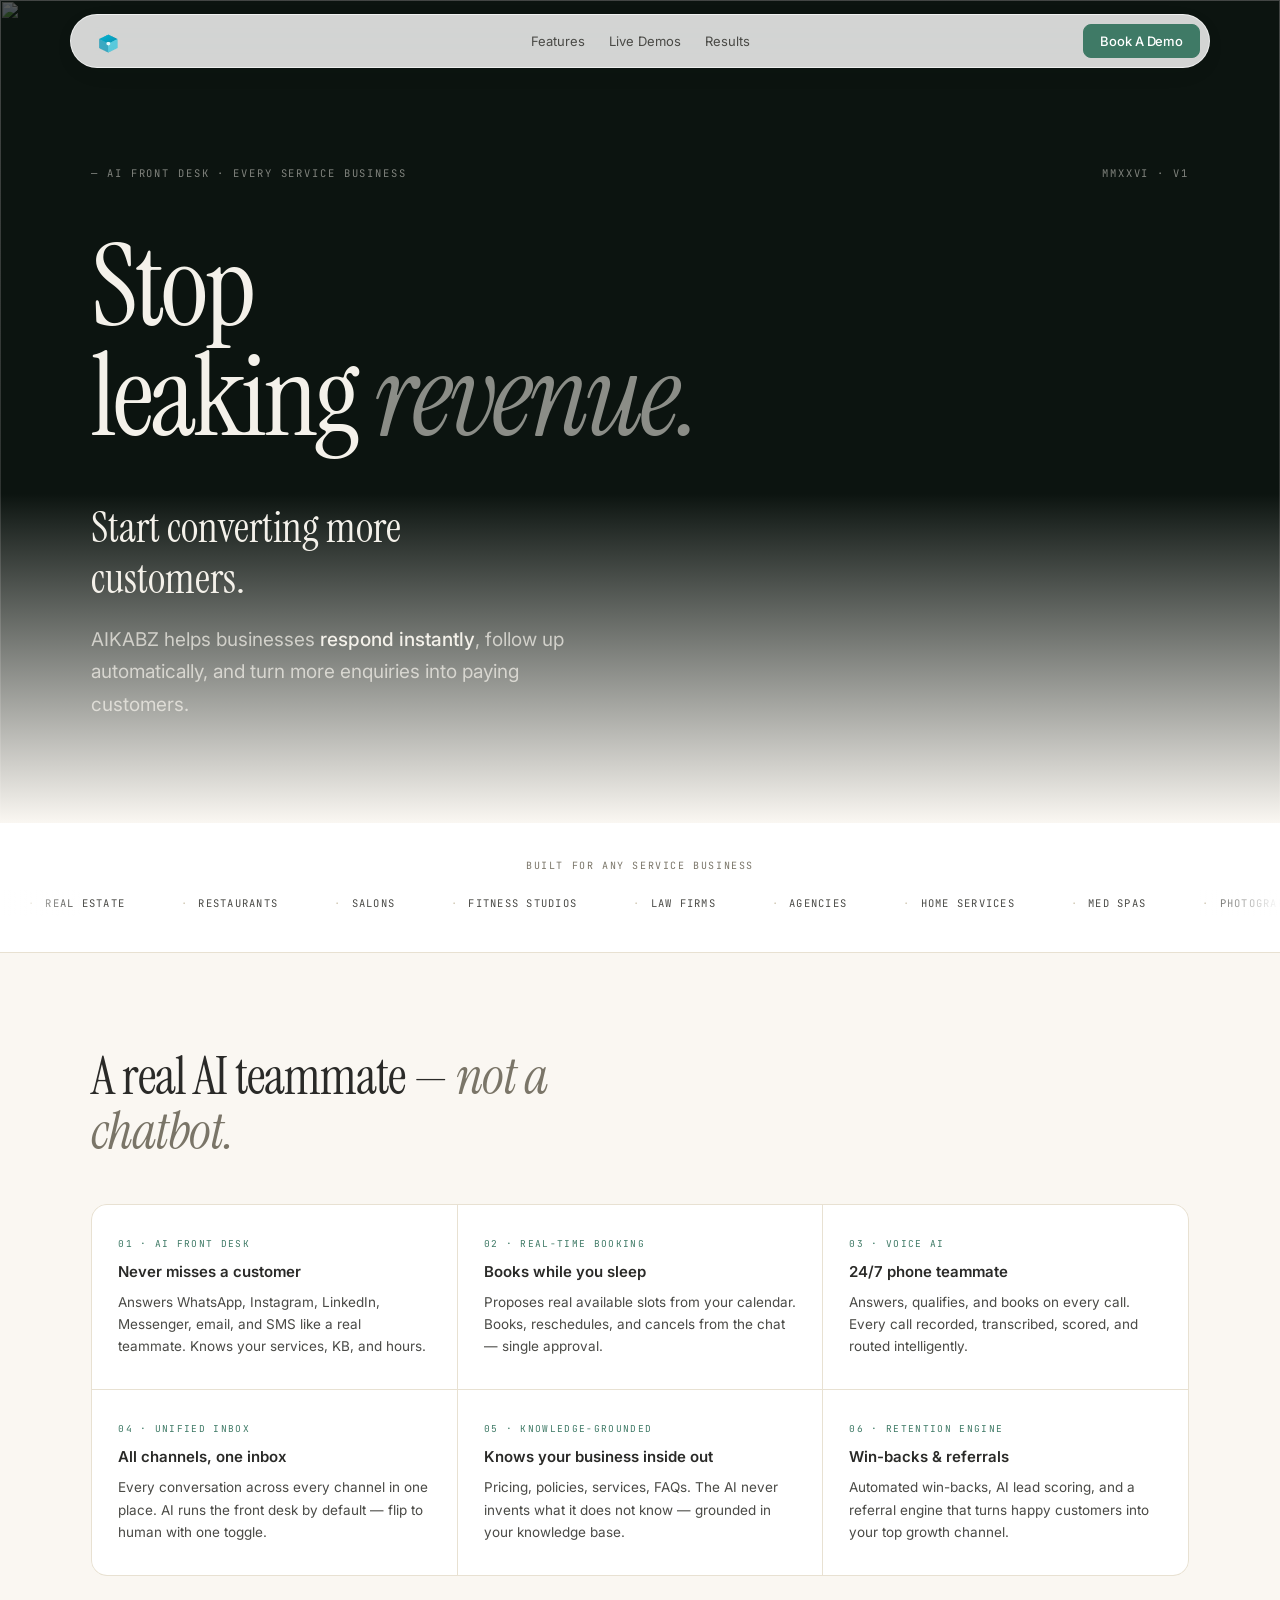
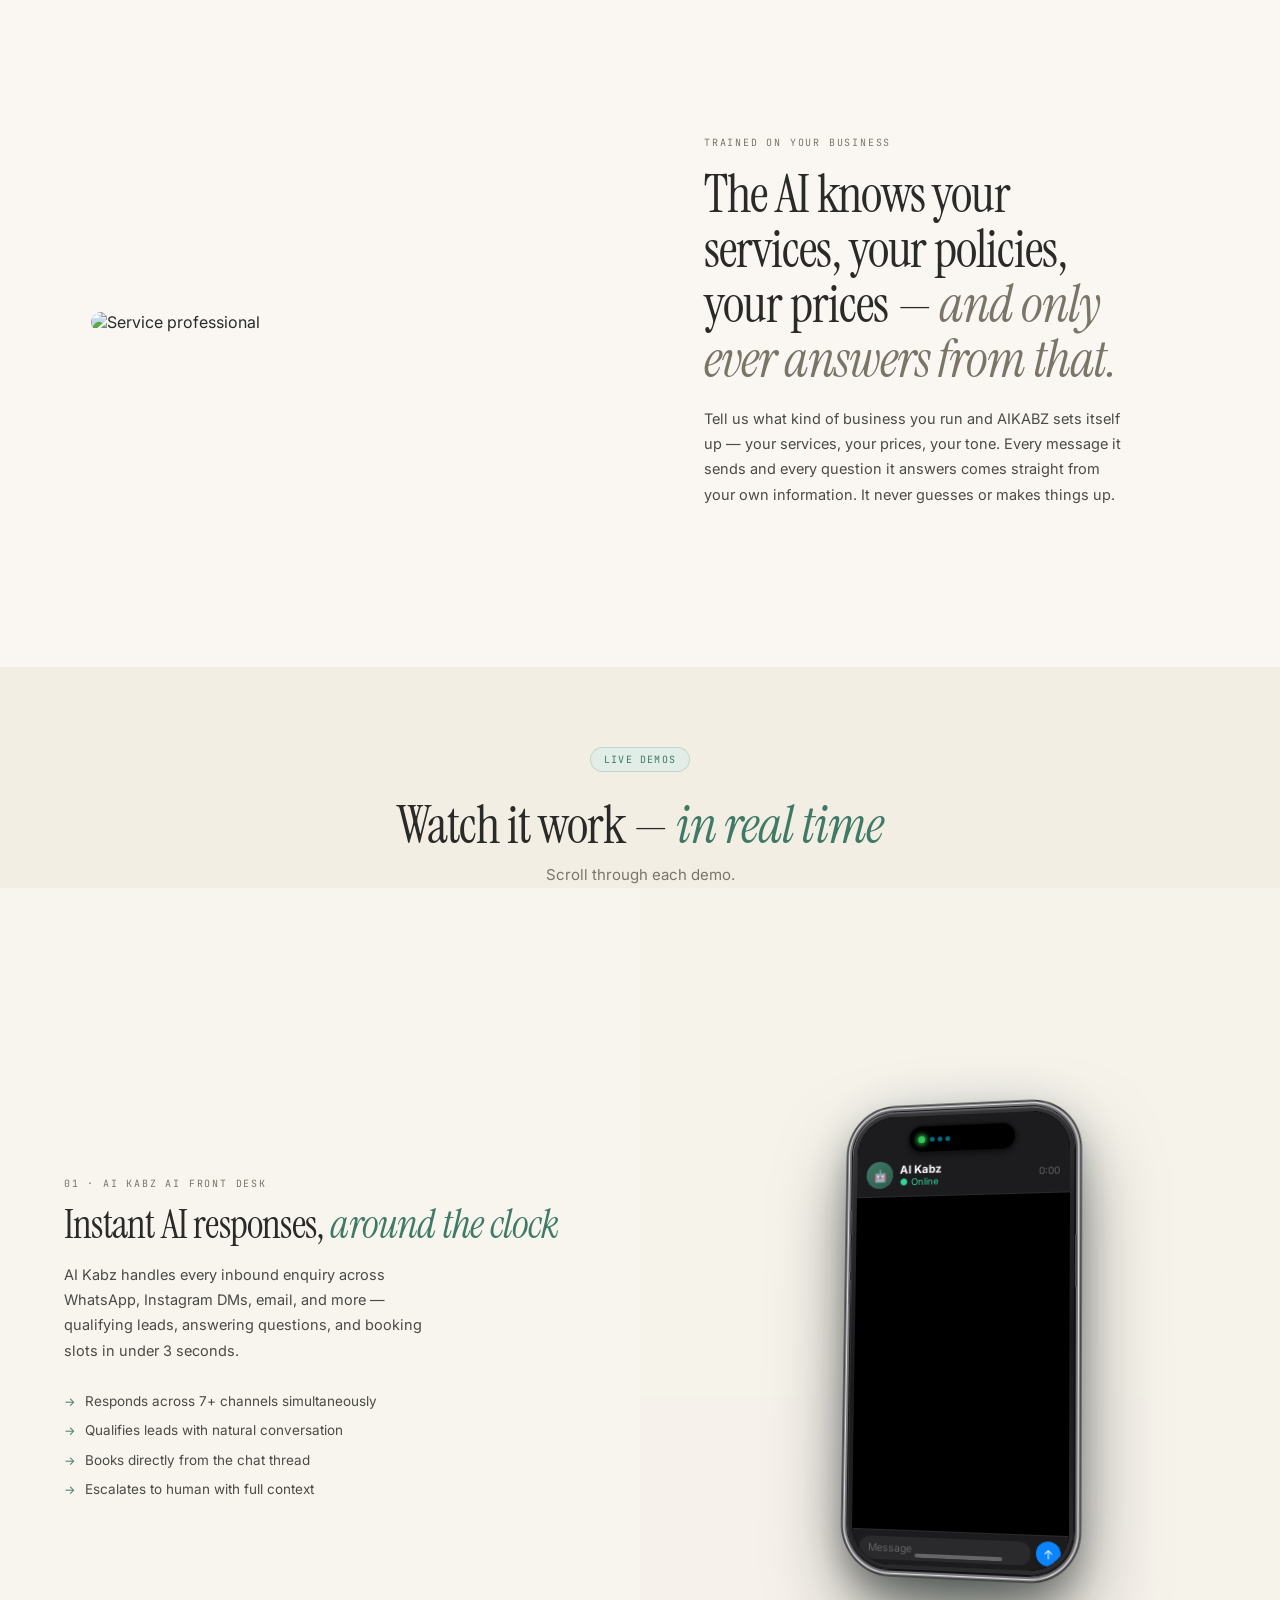
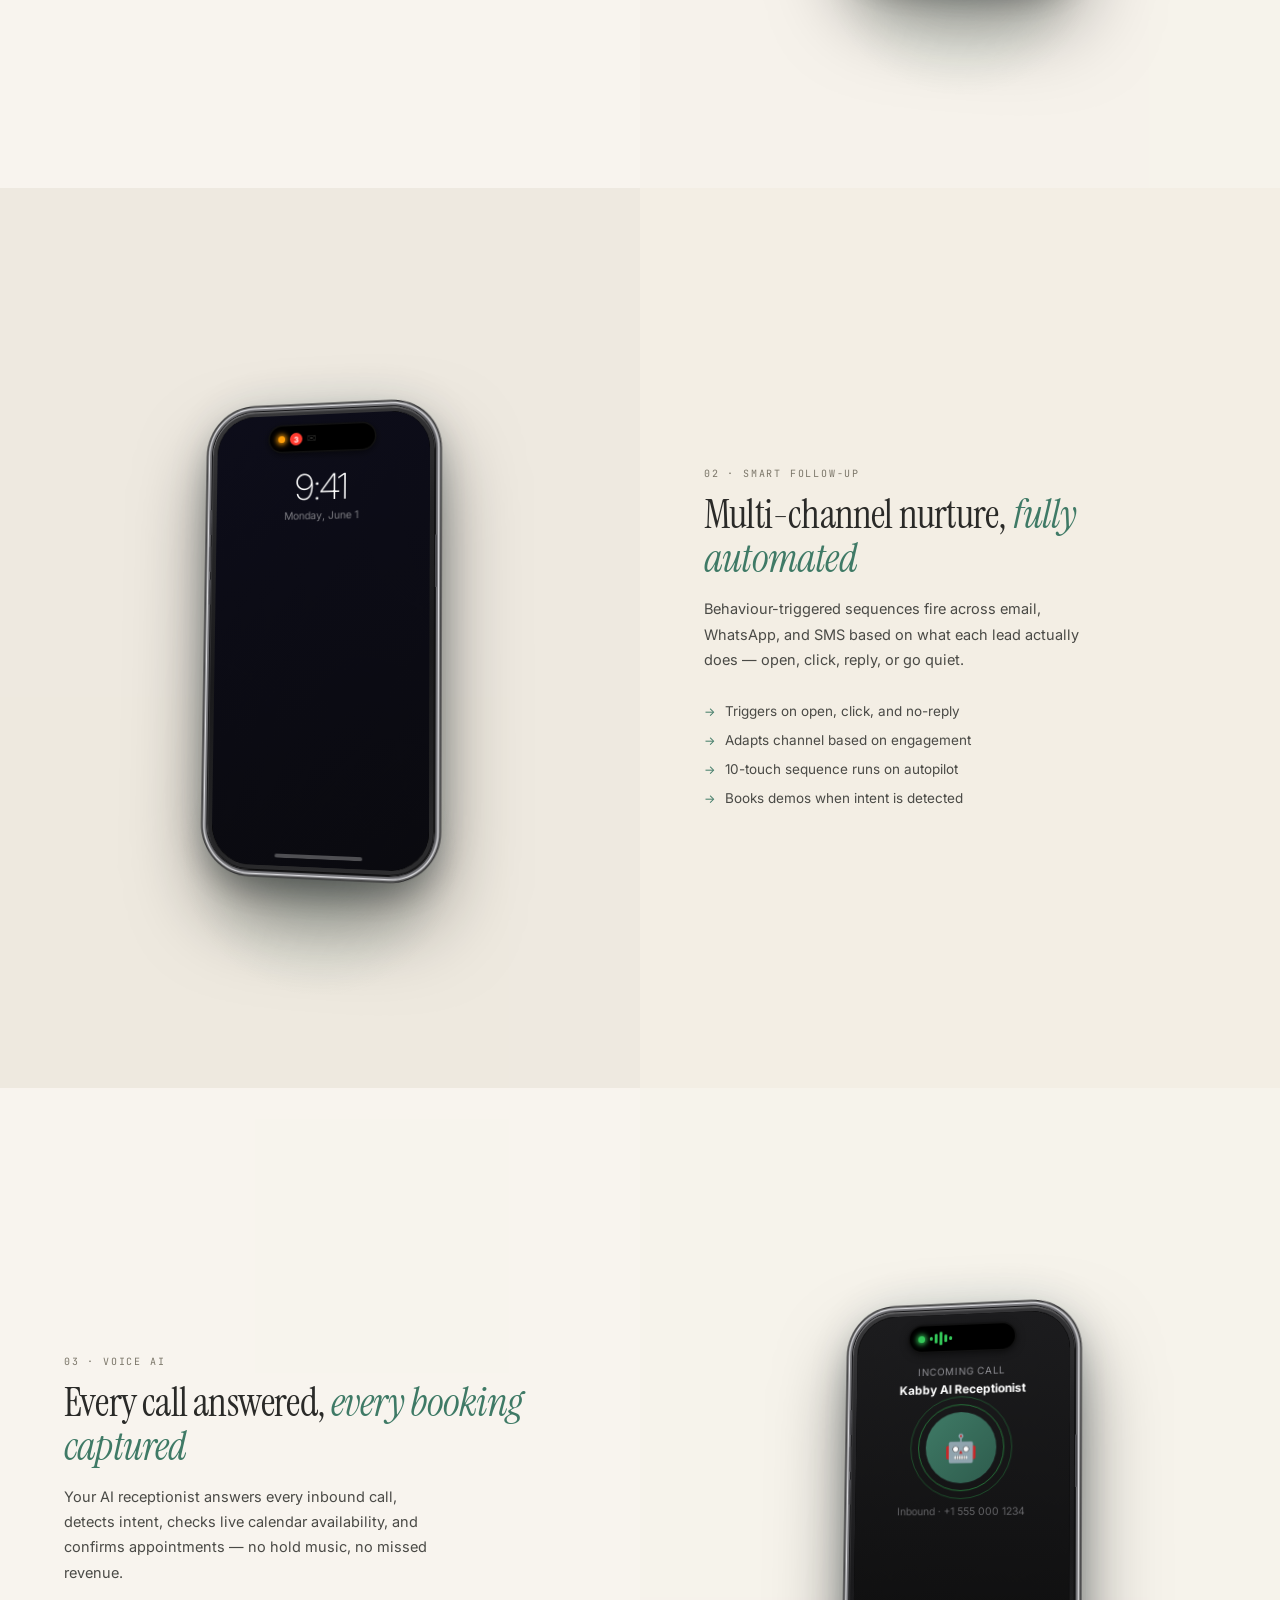
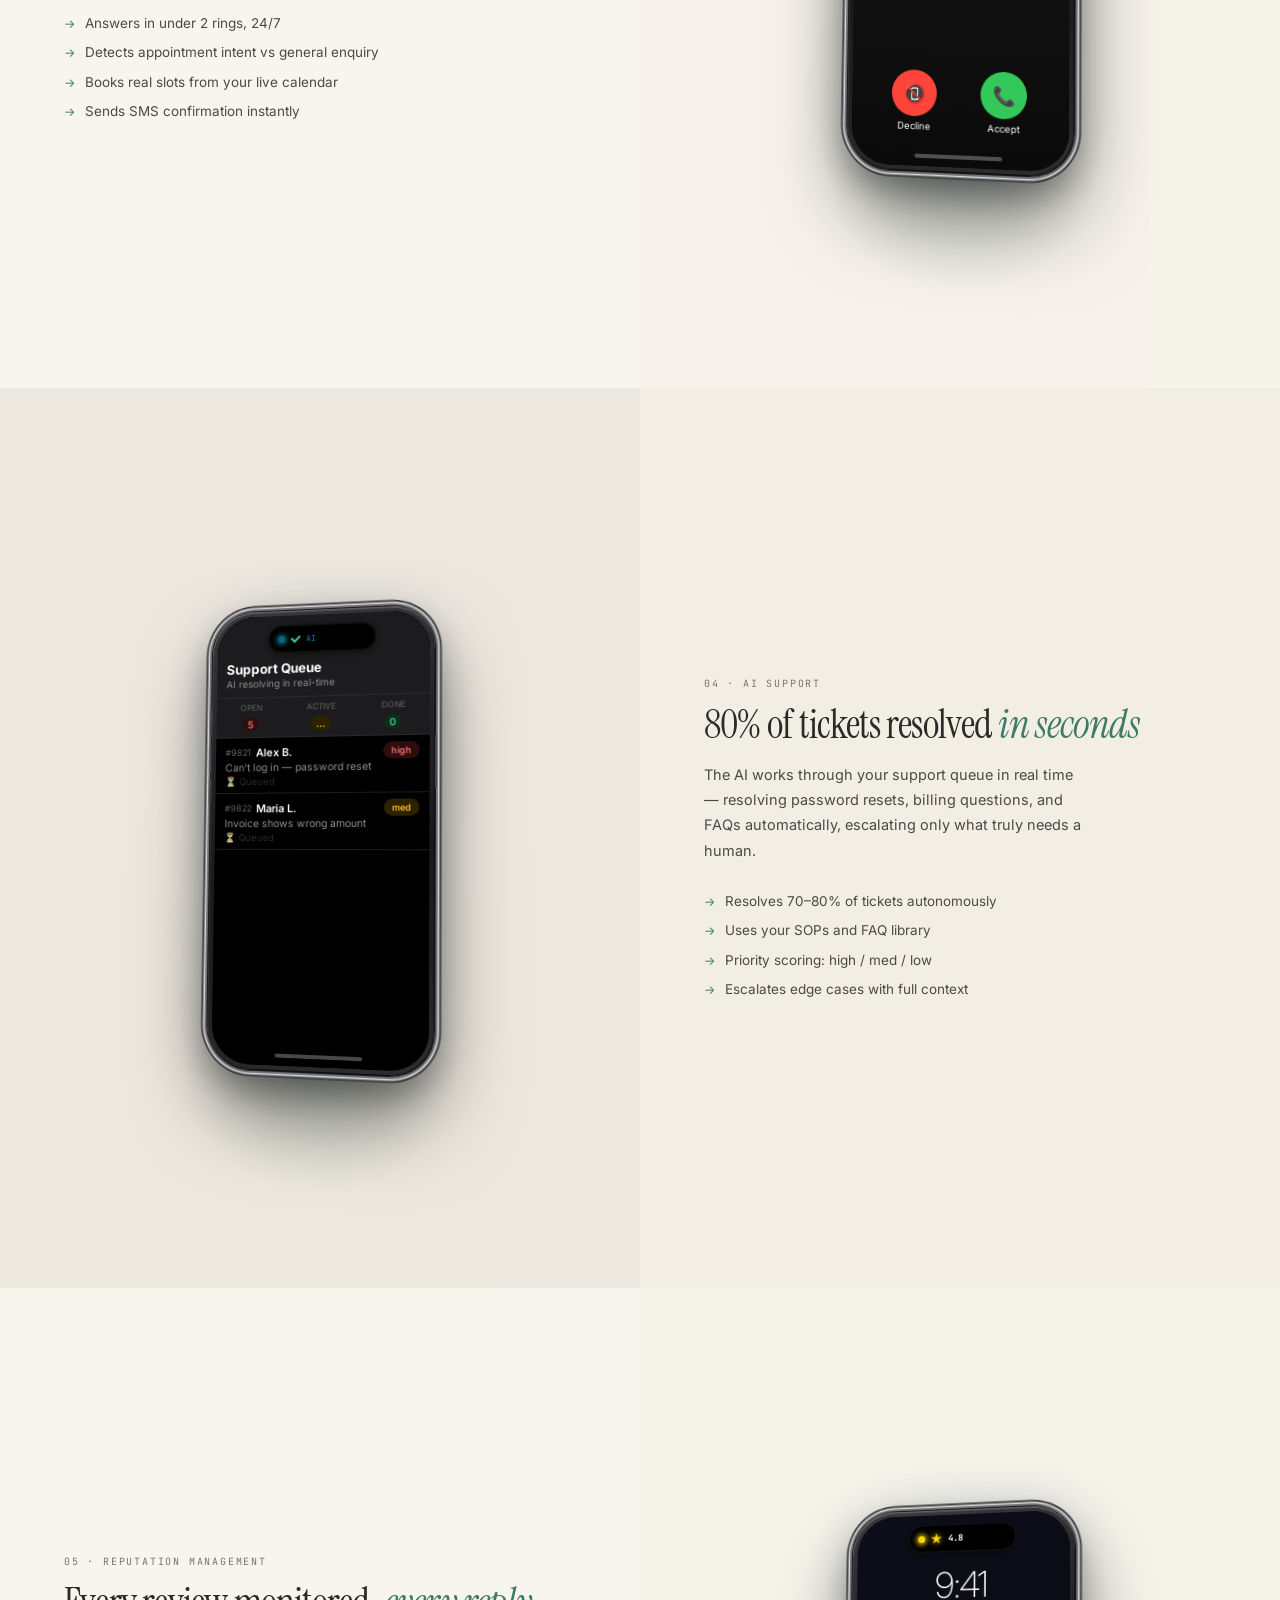
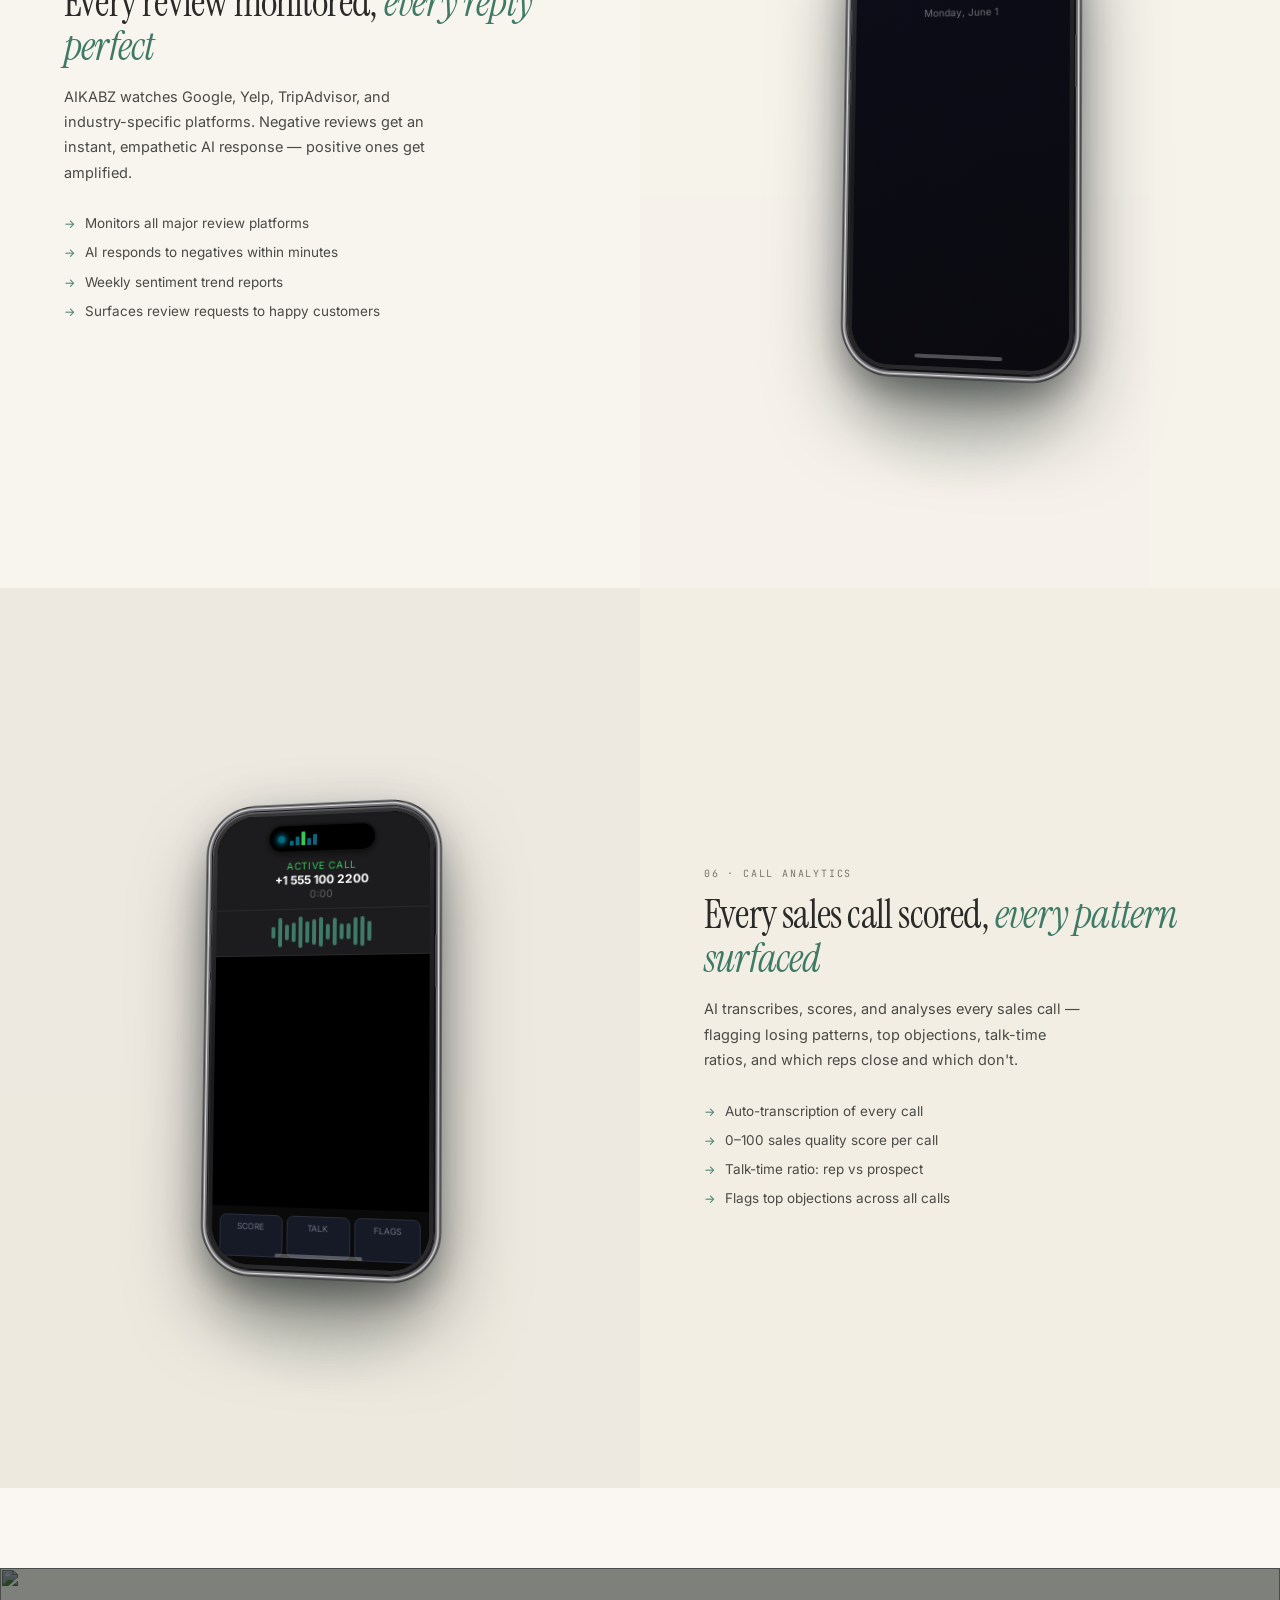
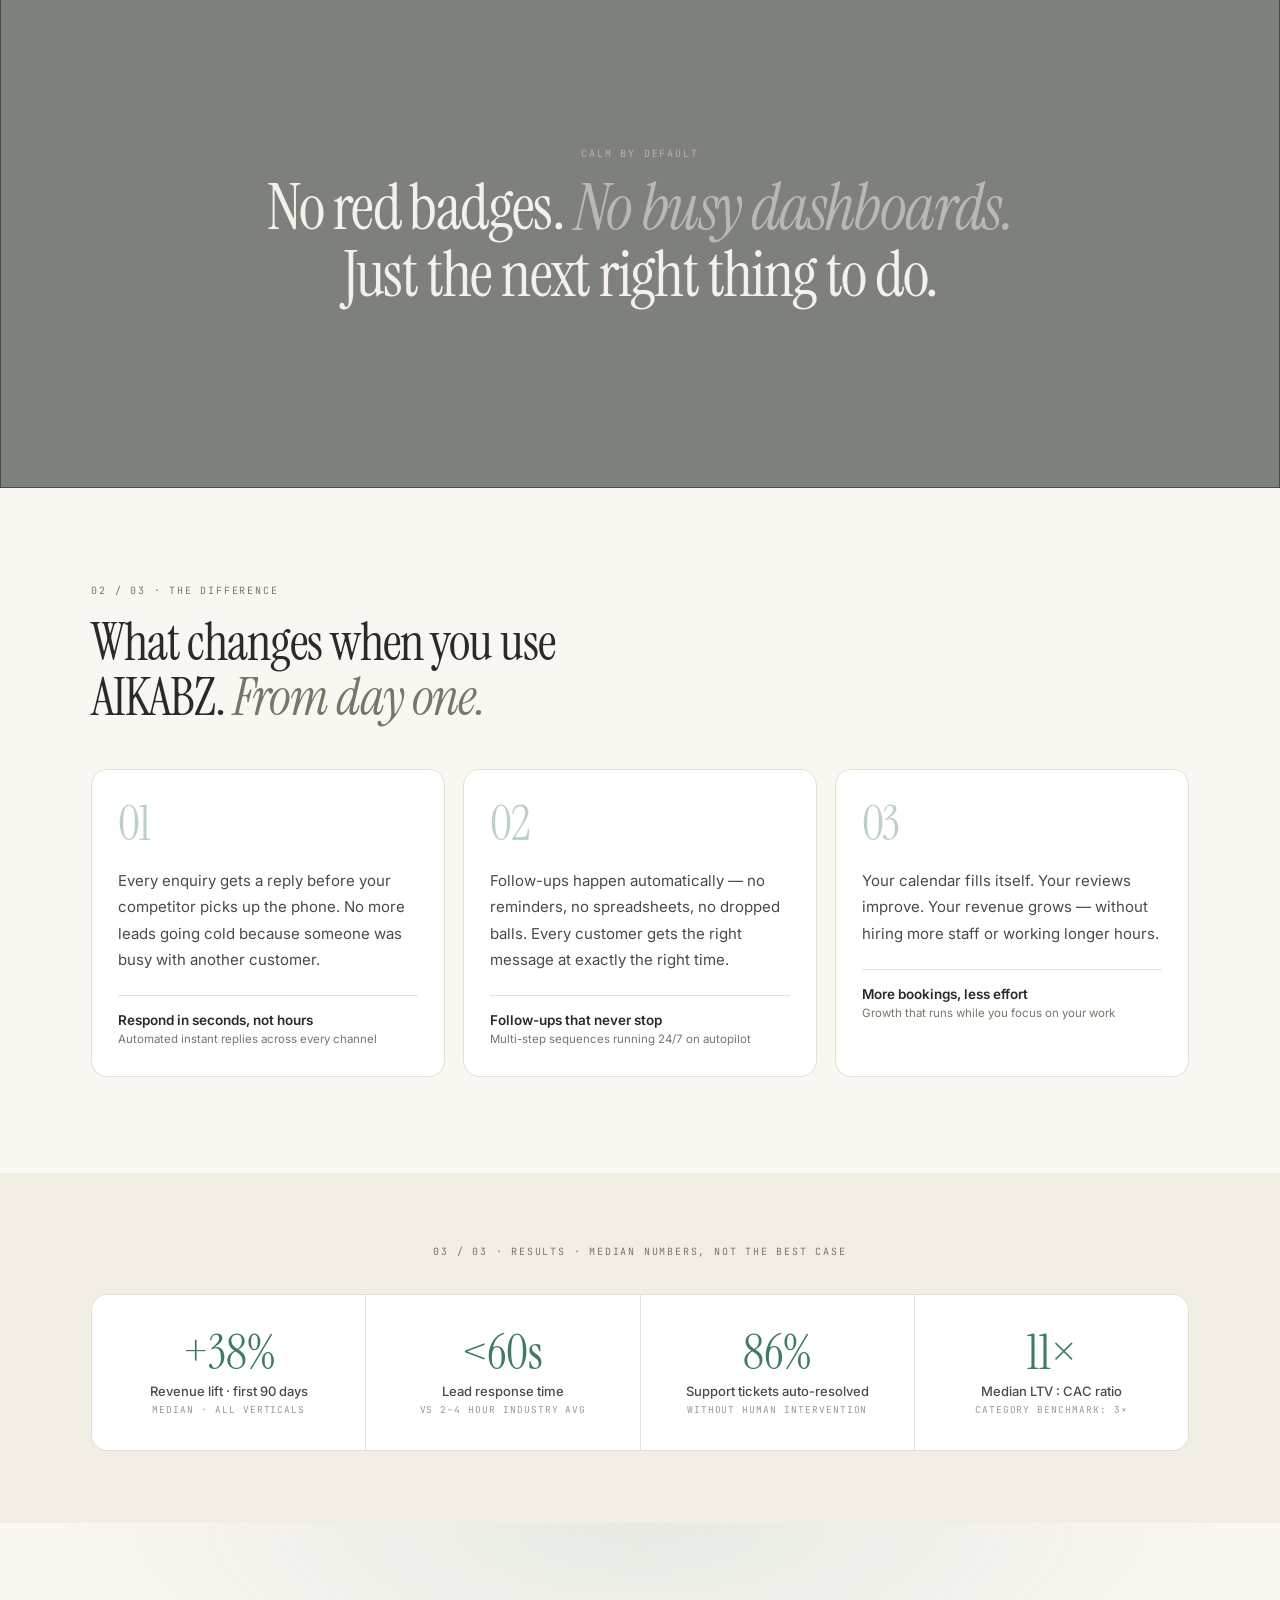
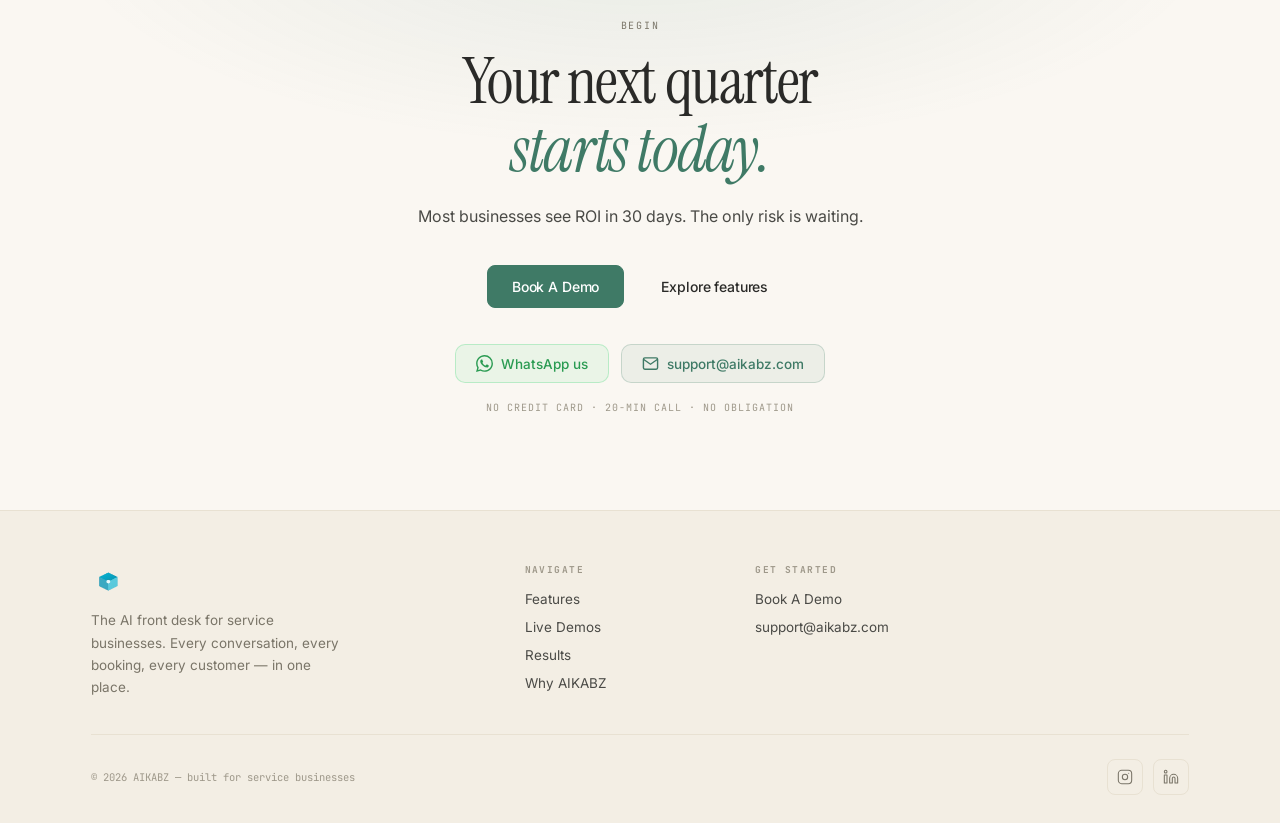
==== commit 4fed4214: "vnusfnicbf" ====
--- a/index.html
+++ b/index.html
@@ -815,19 +815,32 @@
           #2e2e30 100%);
       border-radius: 44px;
       position: relative;
-      /* flat-edge iPhone 15 style: no outer ring, just a fine metallic border */
-      border: 1.5px solid #4a4a4e;
+      /* metallic shiny band — simulated with a conic/linear gradient border */
+      border: none;
+      background-clip: padding-box;
+      outline: 2.5px solid transparent;
+      background-image:
+        linear-gradient(168deg, #3a3a3c 0%, #242426 28%, #1a1a1c 55%, #222224 80%, #2e2e30 100%);
       box-shadow:
-        /* screen-edge highlight */
-        inset 0 1.5px 0 rgba(255, 255, 255, .18),
-        inset 0 -1px 0 rgba(0, 0, 0, .6),
-        inset 1px 0 0 rgba(255, 255, 255, .06),
-        inset -1px 0 0 rgba(0, 0, 0, .4),
+        /* metallic ring: bright highlight top-left, dark bottom-right */
+        0 0 0 1px #1a1a1c,
+        0 0 0 2.5px #6e6e72,
+        0 0 0 3px #8a8a8e,
+        0 0 0 3.5px #c8c8cc,
+        0 0 0 4px #e8e8ec,
+        0 0 0 4.5px #b0b0b4,
+        0 0 0 5.5px #686868,
+        0 0 0 6.5px #2a2a2c,
+        /* inner edge refinement */
+        inset 0 1.5px 0 rgba(255,255,255,.22),
+        inset 0 -1px 0 rgba(0,0,0,.7),
+        inset 1px 0 0 rgba(255,255,255,.08),
+        inset -1px 0 0 rgba(0,0,0,.5),
         /* ambient drop shadow */
-        0 40px 80px rgba(0, 0, 0, .45),
-        0 16px 32px rgba(0, 0, 0, .25),
-        /* subtle teal glow from the app */
-        0 0 60px rgba(6, 105, 128, .12);
+        0 40px 80px rgba(0,0,0,.5),
+        0 16px 32px rgba(0,0,0,.28),
+        /* teal app glow */
+        0 0 60px rgba(6,105,128,.14);
       transform-style: preserve-3d;
       /* tilt: slight Y rotation + small X for a natural desk-lean */
       transform: rotateY(-10deg) rotateX(3deg);
@@ -838,13 +851,21 @@
     .iphone-wrap:hover .iphone {
       transform: rotateY(-4deg) rotateX(1deg);
       box-shadow:
-        inset 0 1.5px 0 rgba(255, 255, 255, .18),
-        inset 0 -1px 0 rgba(0, 0, 0, .6),
-        inset 1px 0 0 rgba(255, 255, 255, .06),
-        inset -1px 0 0 rgba(0, 0, 0, .4),
-        0 48px 100px rgba(0, 0, 0, .5),
-        0 20px 40px rgba(0, 0, 0, .3),
-        0 0 80px rgba(6, 105, 128, .18);
+        0 0 0 1px #1a1a1c,
+        0 0 0 2.5px #6e6e72,
+        0 0 0 3px #9a9a9e,
+        0 0 0 3.5px #d8d8dc,
+        0 0 0 4px #f0f0f4,
+        0 0 0 4.5px #c0c0c4,
+        0 0 0 5.5px #787878,
+        0 0 0 6.5px #2a2a2c,
+        inset 0 1.5px 0 rgba(255,255,255,.22),
+        inset 0 -1px 0 rgba(0,0,0,.7),
+        inset 1px 0 0 rgba(255,255,255,.08),
+        inset -1px 0 0 rgba(0,0,0,.5),
+        0 48px 100px rgba(0,0,0,.55),
+        0 20px 40px rgba(0,0,0,.3),
+        0 0 80px rgba(6,105,128,.2);
     }
 
     /* flat aluminium side buttons */
@@ -899,18 +920,116 @@
     }
 
     /* Dynamic Island */
+    /* ── Dynamic Island base ── */
     .iphone-island {
       position: absolute;
-      top: 11px;
-      left: 50%;
+      top: 11px; left: 50%;
       transform: translateX(-50%);
-      width: 88px;
-      height: 24px;
+      height: 26px;
       background: #000;
-      border-radius: 12px;
+      border-radius: 13px;
       z-index: 20;
-      /* pill shadow to look cut-in */
-      box-shadow: 0 0 0 1.5px #111, 0 2px 8px rgba(0, 0, 0, .6);
+      box-shadow: 0 0 0 1.5px #111, 0 2px 10px rgba(0,0,0,.7);
+      display: flex; align-items: center; gap: 5px;
+      padding: 0 9px; overflow: hidden;
+      width: 108px;
+    }
+    /* shared: left indicator dot */
+    .isl-dot {
+      width: 7px; height: 7px; border-radius: 50%; flex-shrink: 0;
+    }
+    .isl-dot-green  { background:#34c759; box-shadow:0 0 5px 2px rgba(52,199,89,.8); animation:dotPulse 1.8s ease-in-out infinite; }
+    .isl-dot-orange { background:#ff9f0a; box-shadow:0 0 5px 2px rgba(255,159,10,.8); animation:dotPulse 2s ease-in-out infinite; }
+    .isl-dot-teal   { background:#066980; box-shadow:0 0 5px 2px rgba(6,105,128,.9); animation:dotPulse 1.6s ease-in-out infinite; }
+    .isl-dot-yellow { background:#ffd60a; box-shadow:0 0 5px 2px rgba(255,214,10,.8); animation:dotPulse 2.2s ease-in-out infinite; }
+    @keyframes dotPulse {
+      0%,100%{opacity:1;} 50%{opacity:.4;}
+    }
+
+    /* ── 1. Chat: typing dots ── */
+    .isl-typing { display:flex; gap:3px; align-items:center; }
+    .isl-typing i { display:block; width:5px; height:5px; border-radius:50%; background:#066980; animation:typDot 1s ease-in-out infinite; }
+    .isl-typing i:nth-child(2){animation-delay:.18s;}
+    .isl-typing i:nth-child(3){animation-delay:.36s;}
+    @keyframes typDot {
+      0%,60%,100%{transform:translateY(0);opacity:.4;}
+      30%{transform:translateY(-4px);opacity:1;}
+    }
+
+    /* ── 2. Follow-up: notification badge ── */
+    .isl-badge {
+      background:#ff3b30; color:#fff; font-size:8px; font-weight:700;
+      min-width:13px; height:13px; border-radius:7px; display:flex; align-items:center;
+      justify-content:center; padding:0 3px; animation:badgePop .4s cubic-bezier(.2,.9,.3,1.4) both;
+      font-family:var(--sans);
+    }
+    @keyframes badgePop{from{transform:scale(0);}to{transform:scale(1);}}
+    .isl-env { font-size:11px; animation:envShake 3s ease-in-out infinite; }
+    @keyframes envShake {
+      0%,90%,100%{transform:rotate(0deg);}
+      92%{transform:rotate(-12deg);}
+      96%{transform:rotate(12deg);}
+    }
+
+    /* ── 3. Voice: live call waveform ── */
+    .isl-wave { display:flex; align-items:center; gap:2px; height:14px; }
+    .isl-wave b {
+      display:block; width:3px; border-radius:2px; background:#34c759;
+      animation:voiceBar 0.7s ease-in-out infinite alternate;
+    }
+    .isl-wave b:nth-child(1){height:4px; animation-delay:0s;}
+    .isl-wave b:nth-child(2){height:10px;animation-delay:.1s;}
+    .isl-wave b:nth-child(3){height:14px;animation-delay:.2s;}
+    .isl-wave b:nth-child(4){height:8px; animation-delay:.3s;}
+    .isl-wave b:nth-child(5){height:4px; animation-delay:.4s;}
+    @keyframes voiceBar {
+      from{transform:scaleY(.3);}
+      to{transform:scaleY(1);}
+    }
+
+    /* ── 4. Support: resolving tick + AI label ── */
+    .isl-resolve { display:flex; align-items:center; animation:tickIn .5s cubic-bezier(.2,.9,.3,1.4) both; }
+    @keyframes tickIn{from{transform:scale(0) rotate(-90deg);}to{transform:scale(1) rotate(0deg);}}
+    .isl-resolve svg { animation:tickSpin 4s linear infinite; }
+    @keyframes tickSpin {
+      0%,80%,100%{transform:none;} 85%{transform:rotate(360deg);}
+    }
+    .isl-ai {
+      font-size:8px; font-weight:700; color:#066980; letter-spacing:.06em;
+      font-family:var(--mono); animation:aiFlicker 2s ease-in-out infinite;
+    }
+    @keyframes aiFlicker {
+      0%,90%,100%{opacity:1;} 95%{opacity:.2;}
+    }
+
+    /* ── 5. Reputation: star + score ── */
+    .isl-star {
+      font-size:13px; color:#ffd60a; line-height:1;
+      animation:starGlow 2s ease-in-out infinite;
+      text-shadow: 0 0 6px rgba(255,214,10,.8);
+    }
+    @keyframes starGlow {
+      0%,100%{text-shadow:0 0 6px rgba(255,214,10,.8);}
+      50%{text-shadow:0 0 14px rgba(255,214,10,1),0 0 24px rgba(255,214,10,.4);}
+    }
+    .isl-score {
+      font-size:9px; font-weight:700; color:#fff; font-family:var(--mono);
+    }
+
+    /* ── 6. Analytics: score bars ── */
+    .isl-bars { display:flex; align-items:flex-end; gap:2px; height:14px; }
+    .isl-bars s {
+      display:block; width:4px; border-radius:1px 1px 0 0; background:#066980;
+      text-decoration:none; animation:barRise 1.4s ease-in-out infinite alternate;
+    }
+    .isl-bars s:nth-child(1){height:5px; animation-delay:0s;}
+    .isl-bars s:nth-child(2){height:9px; animation-delay:.15s;}
+    .isl-bars s:nth-child(3){height:14px;animation-delay:.3s; background:#34c759;}
+    .isl-bars s:nth-child(4){height:7px; animation-delay:.45s;}
+    .isl-bars s:nth-child(5){height:11px;animation-delay:.6s;}
+    @keyframes barRise {
+      from{opacity:.4;transform:scaleY(.4);}
+      to{opacity:1;transform:scaleY(1);}
     }
 
     /* home indicator */
@@ -1654,7 +1773,7 @@
         <div class="iphone-wrap" id="phone-chat">
           <div class="iphone">
             <div class="iphone-screen">
-              <div class="iphone-island"></div>
+              <div class="iphone-island island-chat"><span class="isl-dot isl-dot-green"></span><span class="isl-typing"><i></i><i></i><i></i></span></div>
               <div class="iphone-content" id="screen-chat"></div>
               <div class="iphone-home"></div>
             </div>
@@ -1681,7 +1800,7 @@
         <div class="iphone-wrap" id="phone-followup">
           <div class="iphone">
             <div class="iphone-screen">
-              <div class="iphone-island"></div>
+              <div class="iphone-island island-followup"><span class="isl-dot isl-dot-orange"></span><span class="isl-badge">3</span><span class="isl-env">✉</span></div>
               <div class="iphone-content" id="screen-followup"></div>
               <div class="iphone-home"></div>
             </div>
@@ -1708,7 +1827,7 @@
         <div class="iphone-wrap" id="phone-voice">
           <div class="iphone">
             <div class="iphone-screen">
-              <div class="iphone-island"></div>
+              <div class="iphone-island island-voice"><span class="isl-dot isl-dot-green"></span><span class="isl-wave"><b></b><b></b><b></b><b></b><b></b></span></div>
               <div class="iphone-content" id="screen-voice"></div>
               <div class="iphone-home"></div>
             </div>
@@ -1735,7 +1854,7 @@
         <div class="iphone-wrap" id="phone-support">
           <div class="iphone">
             <div class="iphone-screen">
-              <div class="iphone-island"></div>
+              <div class="iphone-island island-support"><span class="isl-dot isl-dot-teal"></span><span class="isl-resolve"><svg width="12" height="12" viewBox="0 0 12 12" fill="none" stroke="#34d399" stroke-width="2" stroke-linecap="round"><path d="M2 6l3 3 5-5"/></svg></span><span class="isl-ai">AI</span></div>
               <div class="iphone-content" id="screen-support"></div>
               <div class="iphone-home"></div>
             </div>
@@ -1762,7 +1881,7 @@
         <div class="iphone-wrap" id="phone-reputation">
           <div class="iphone">
             <div class="iphone-screen">
-              <div class="iphone-island"></div>
+              <div class="iphone-island island-reputation"><span class="isl-dot isl-dot-yellow"></span><span class="isl-star">★</span><span class="isl-score">4.8</span></div>
               <div class="iphone-content" id="screen-reputation"></div>
               <div class="iphone-home"></div>
             </div>
@@ -1789,7 +1908,7 @@
         <div class="iphone-wrap" id="phone-analytics">
           <div class="iphone">
             <div class="iphone-screen">
-              <div class="iphone-island"></div>
+              <div class="iphone-island island-analytics"><span class="isl-dot isl-dot-teal"></span><span class="isl-bars"><s></s><s></s><s></s><s></s><s></s></span></div>
               <div class="iphone-content" id="screen-analytics"></div>
               <div class="iphone-home"></div>
             </div>
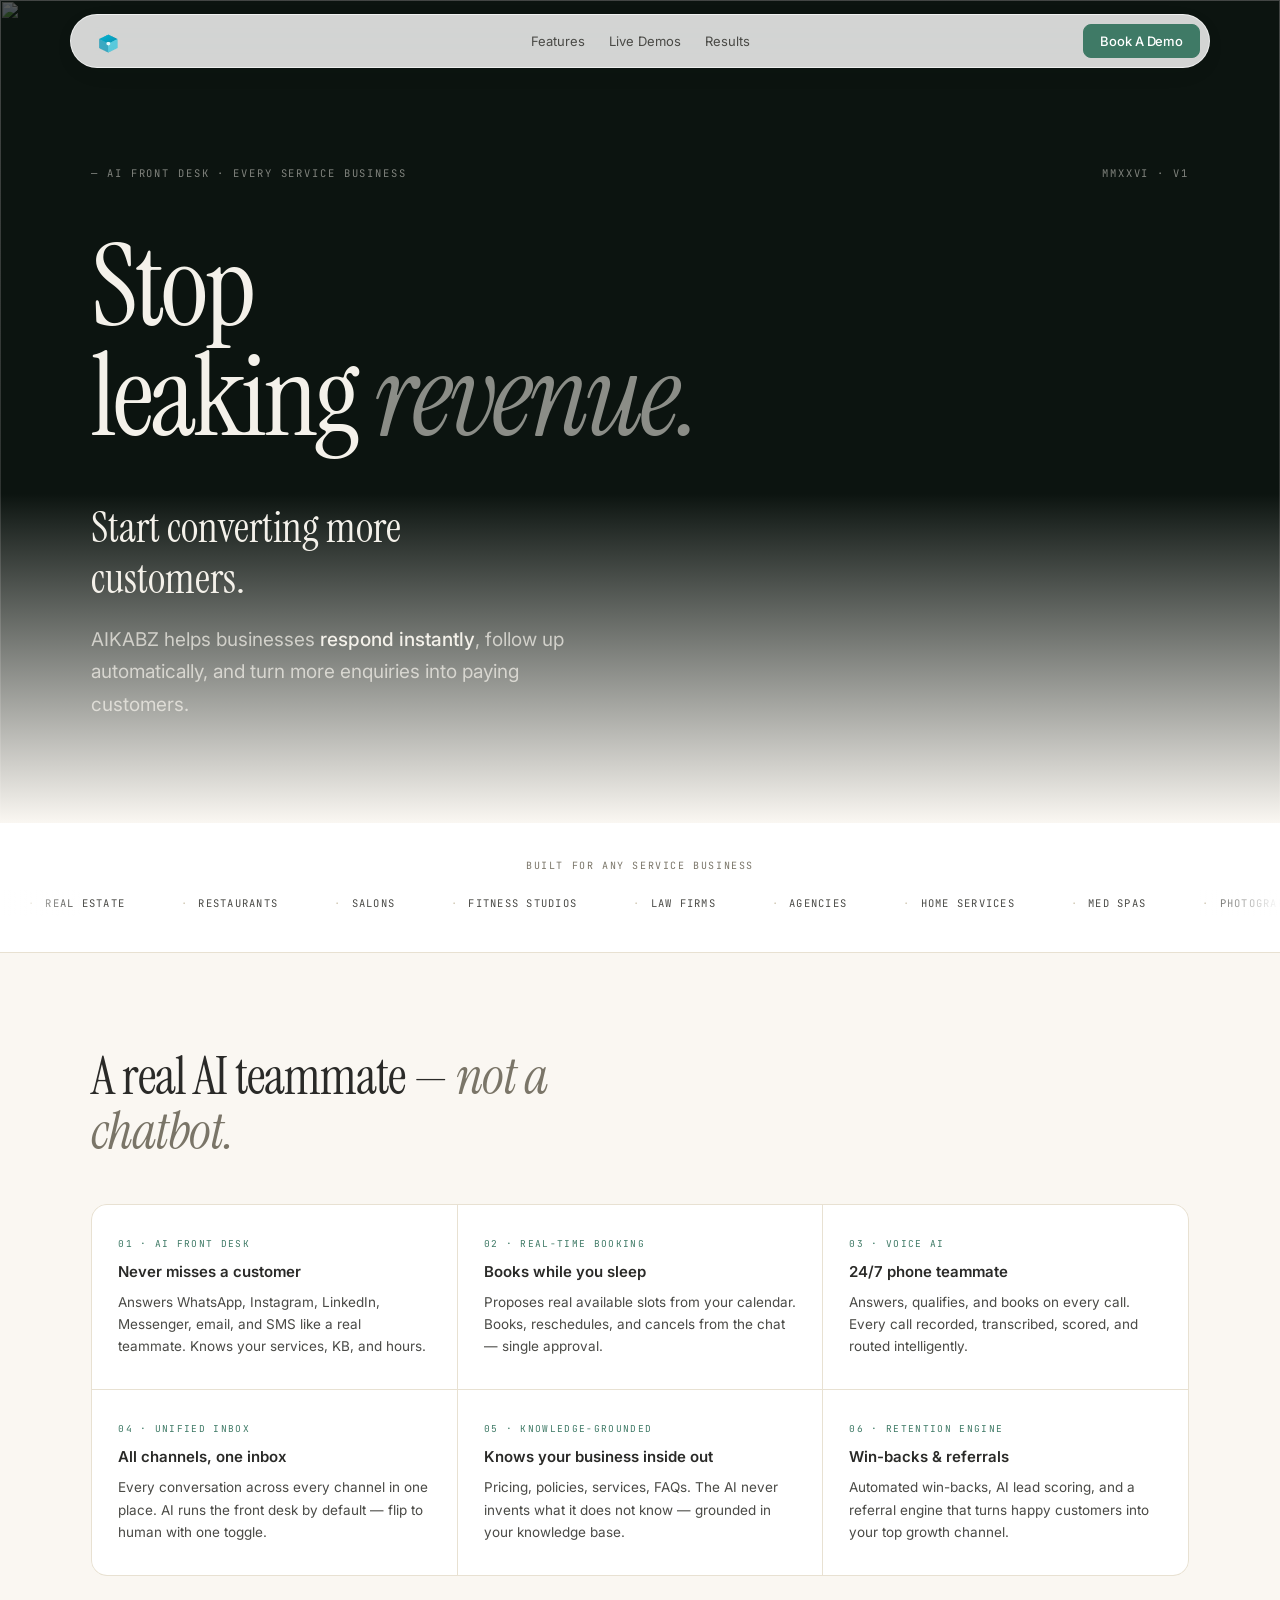
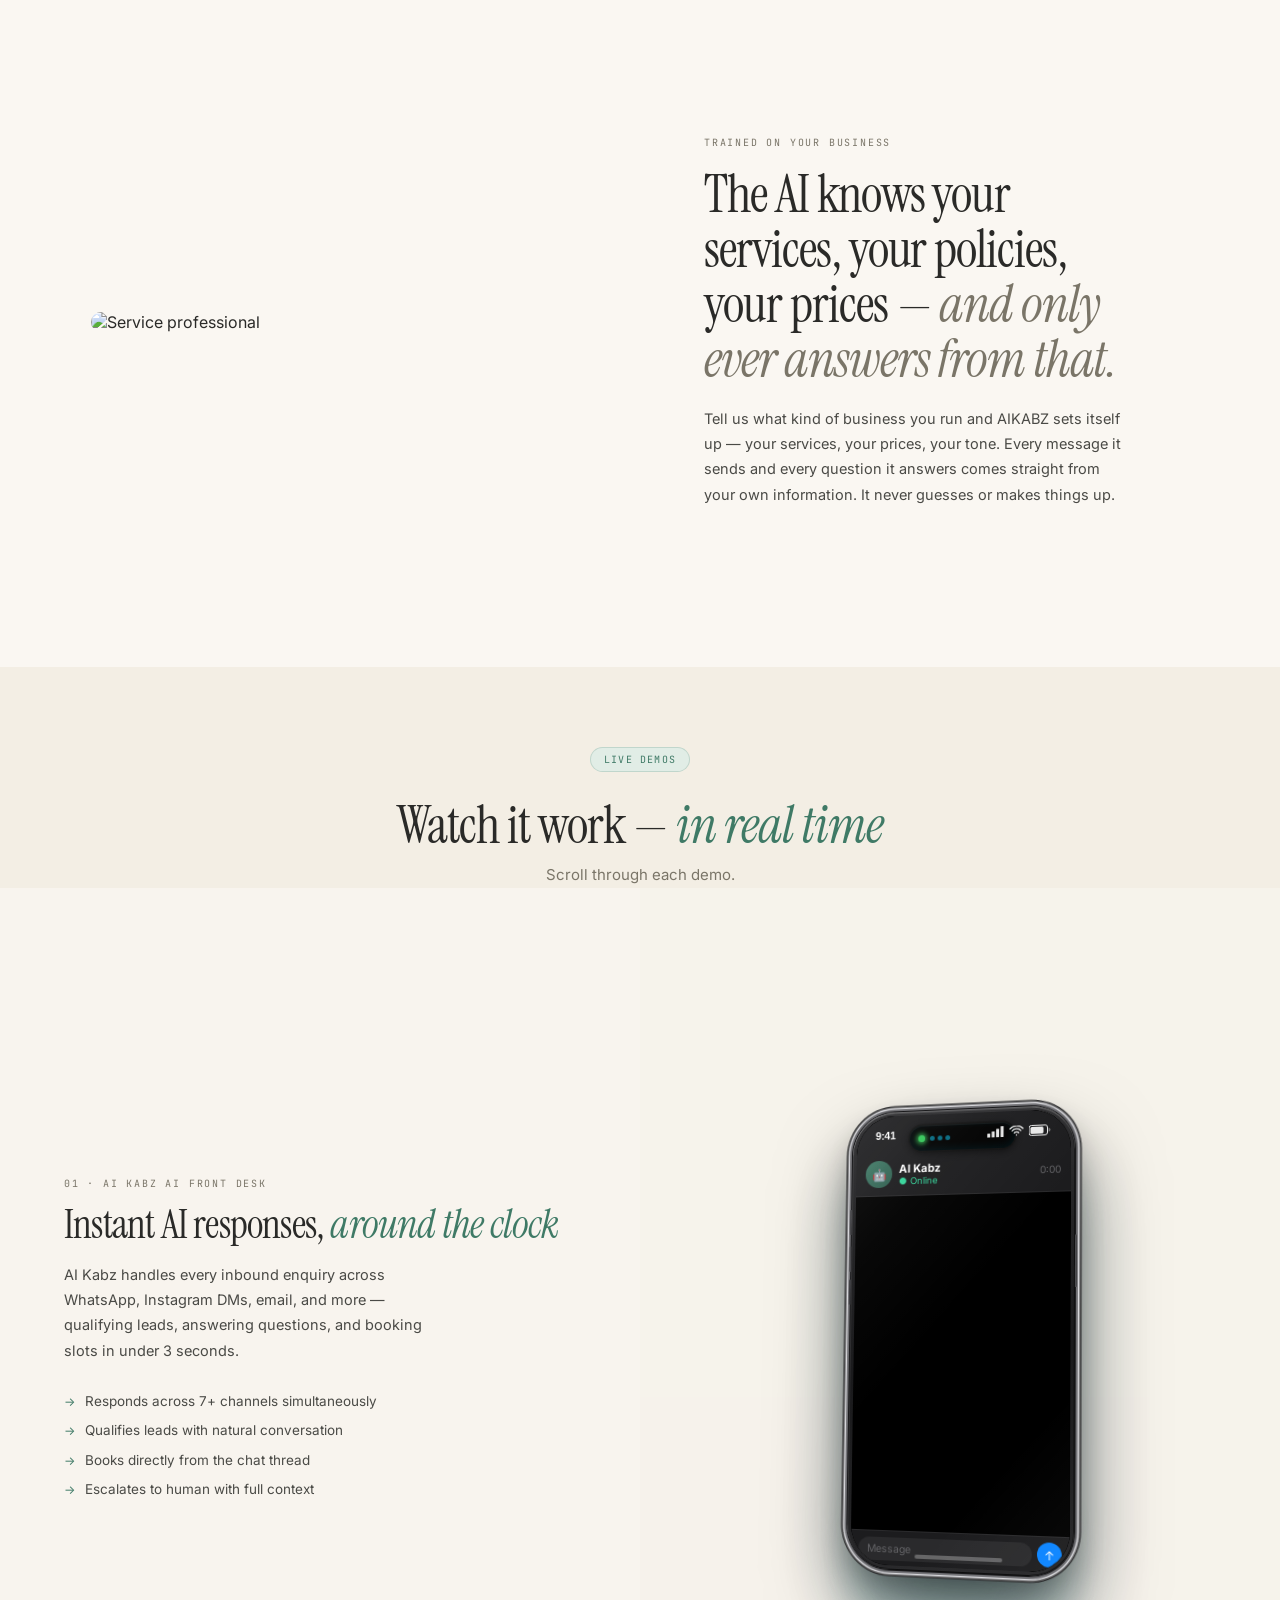
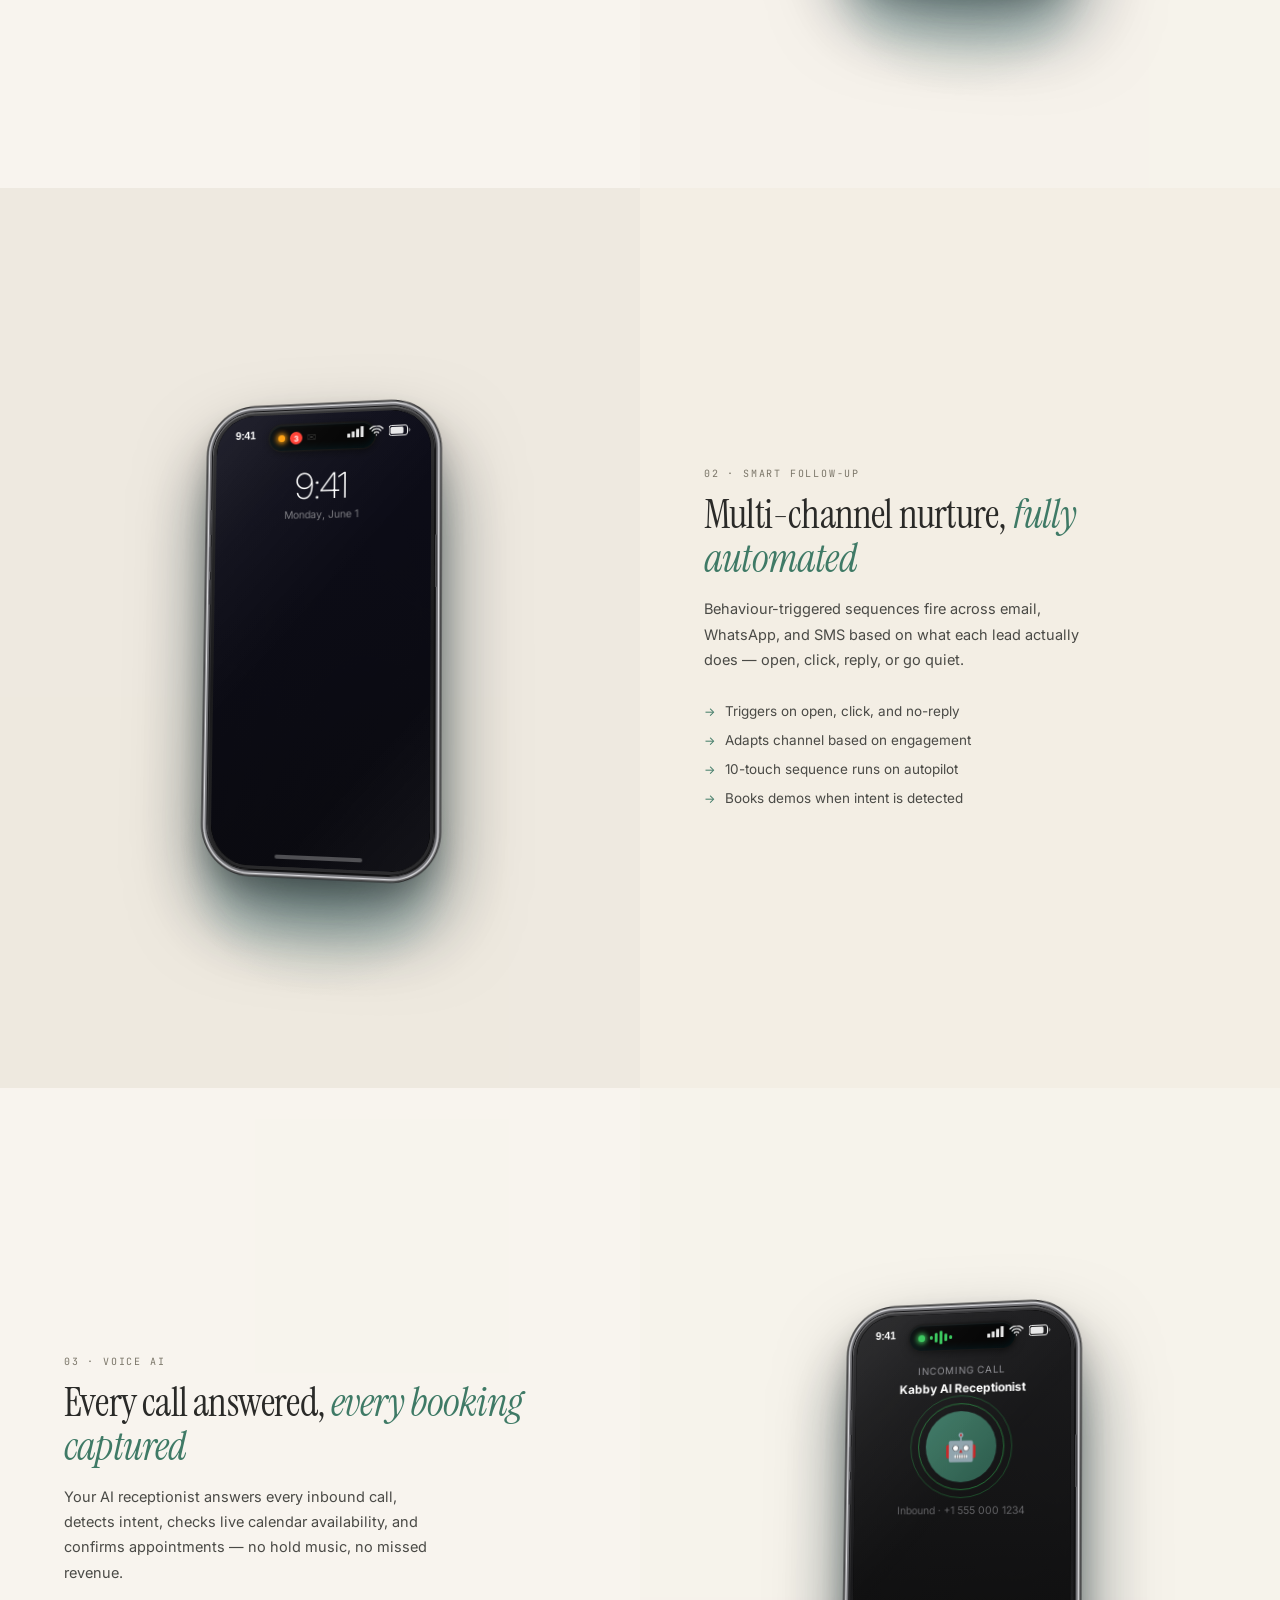
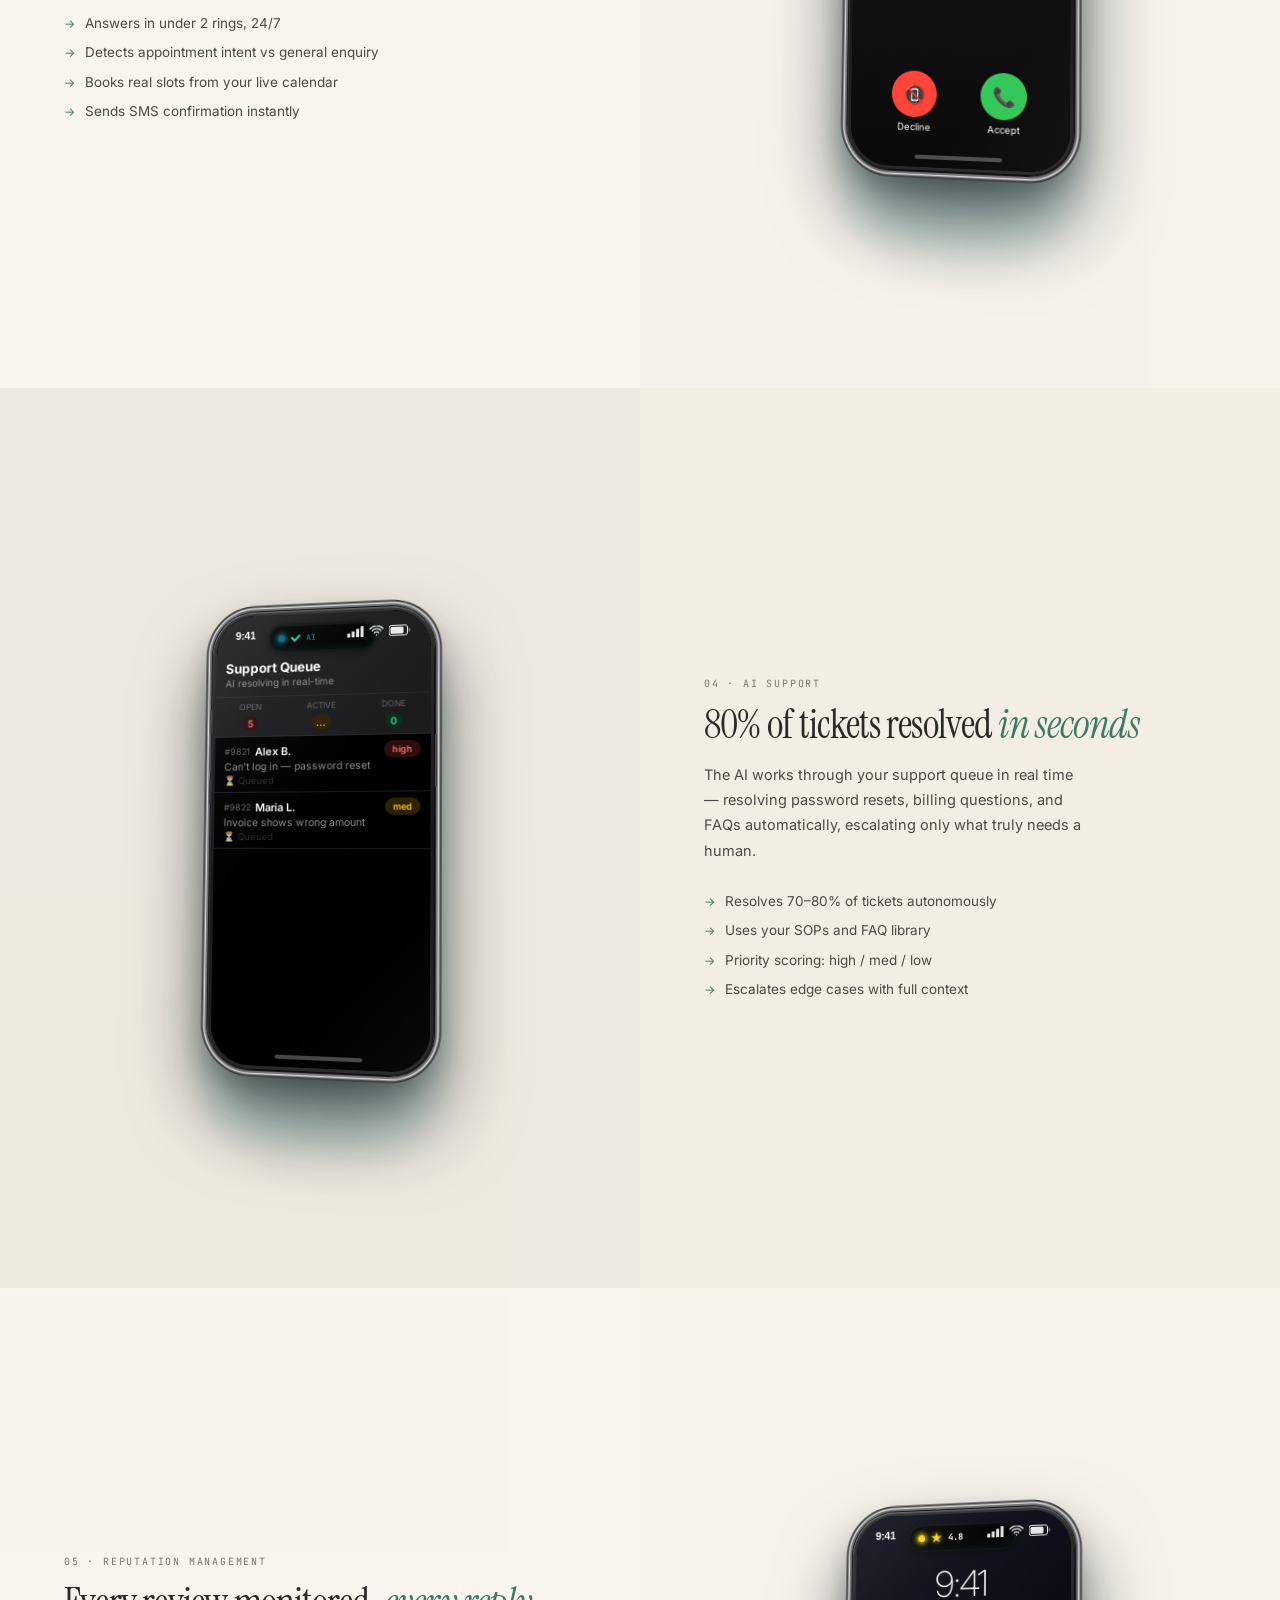
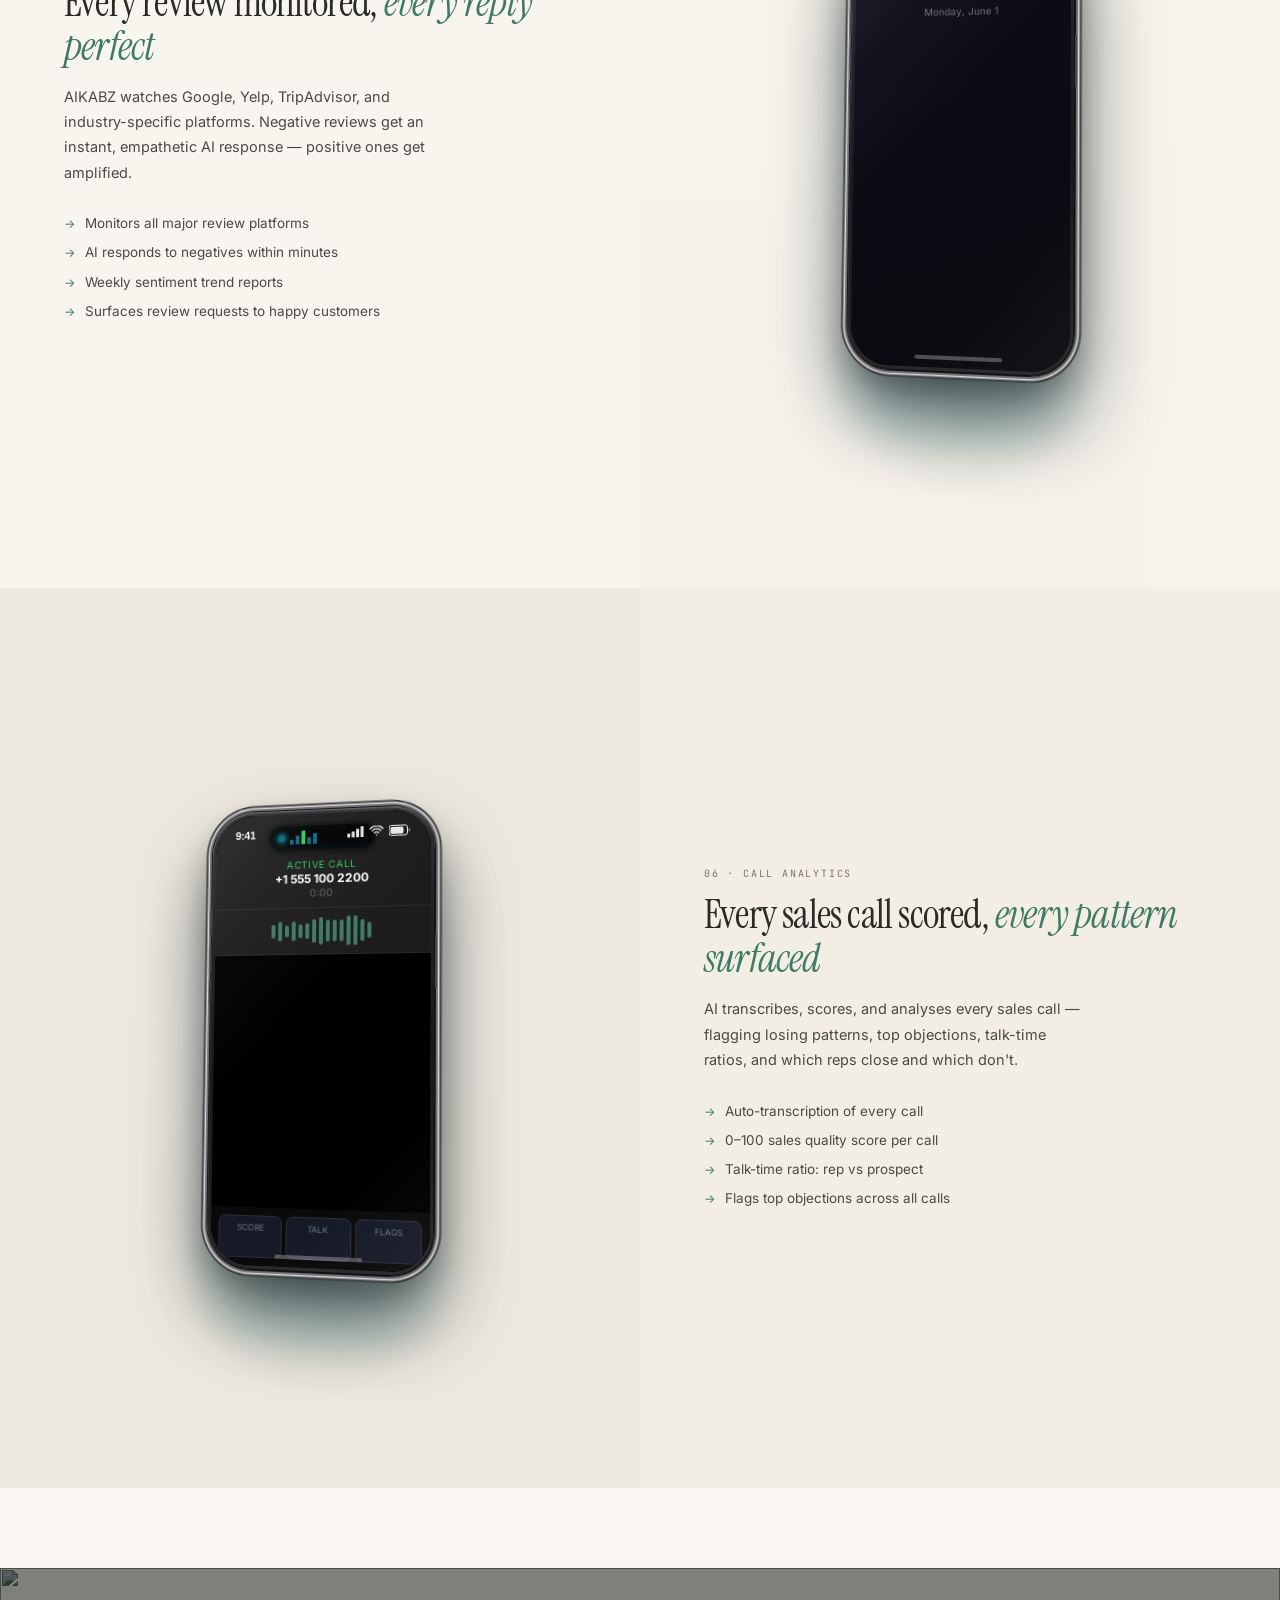
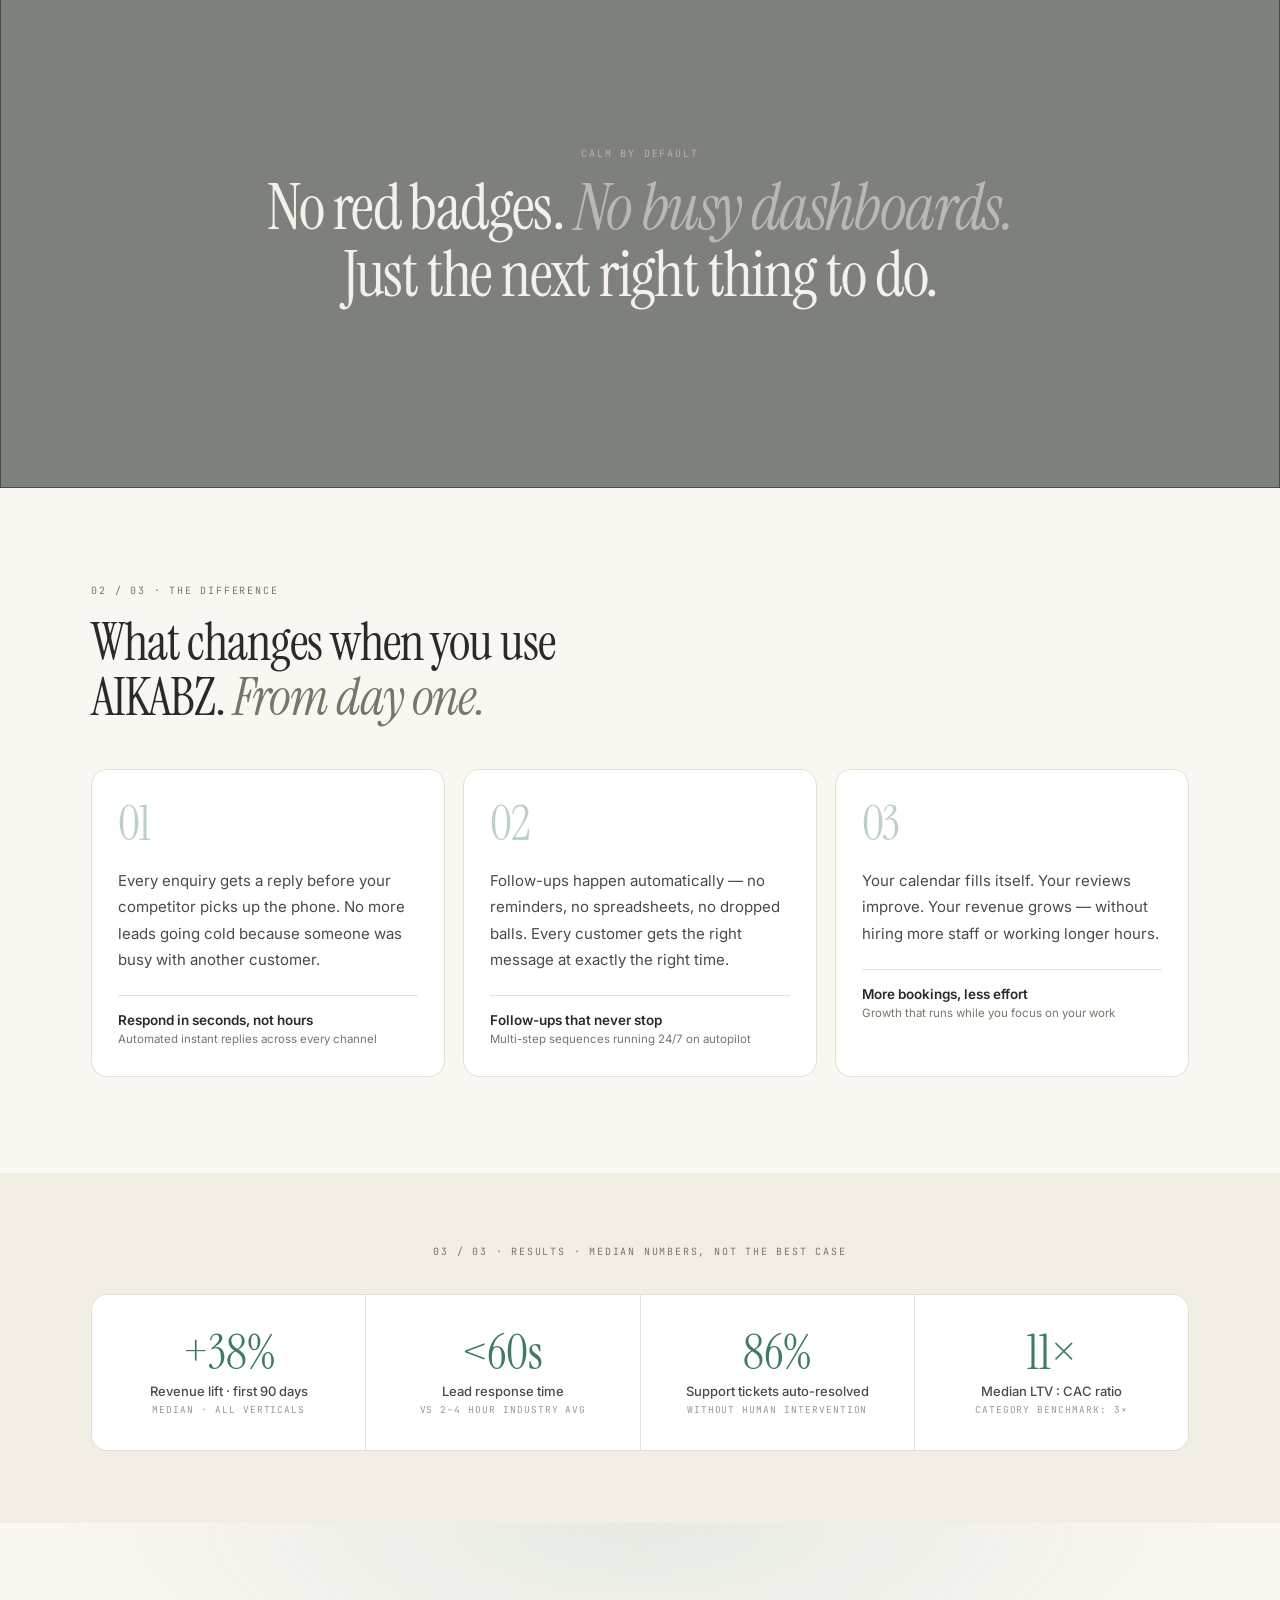
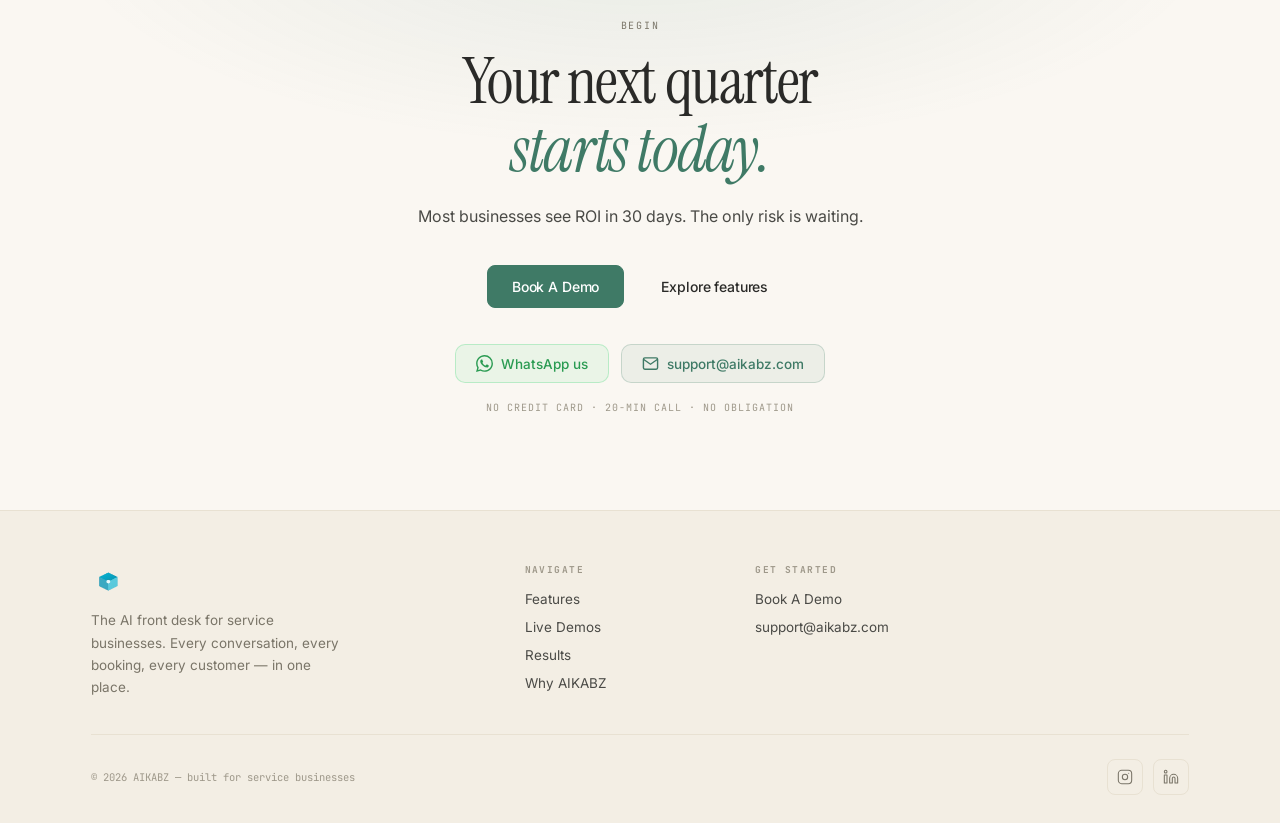
==== commit 5e050d38: "feat: premium iPhone mockup — all polish applied - Tighter 4px bezel (from 5px) - Glass screen refle" ====
--- a/index.html
+++ b/index.html
@@ -801,6 +801,13 @@
     .iphone-wrap.visible {
       opacity: 1;
       transform: none;
+    }
+    .iphone-wrap.visible .iphone {
+      animation: phoneEnter 1s cubic-bezier(.2,.9,.3,1.1) both;
+    }
+    @keyframes phoneEnter {
+      from { transform: rotateY(-24deg) rotateX(8deg) translateY(12px) scale(.96); }
+      to   { transform: rotateY(-10deg) rotateX(3deg); }
     }
 
     .iphone {
@@ -839,8 +846,9 @@
         /* ambient drop shadow */
         0 40px 80px rgba(0,0,0,.5),
         0 16px 32px rgba(0,0,0,.28),
-        /* teal app glow */
-        0 0 60px rgba(6,105,128,.14);
+        /* screen-cast teal glow — as if light from display */
+        0 50px 80px rgba(6,105,128,.22),
+        0 60px 40px rgba(6,105,128,.10);
       transform-style: preserve-3d;
       /* tilt: slight Y rotation + small X for a natural desk-lean */
       transform: rotateY(-10deg) rotateX(3deg);
@@ -887,11 +895,13 @@
       top: 100px;
       width: 2px;
       height: 26px;
-      background: #4a4a4e;
+      background: linear-gradient(90deg, #2a2a2c, #5e5e62 45%, #3a3a3c);
       border-radius: 1px 0 0 1px;
       box-shadow:
         0 38px 0 #4a4a4e,
-        0 72px 0 #4a4a4e;
+        0 72px 0 #3e3e42;
+      /* top-edge light catch */
+      outline: none;
     }
 
     .iphone::after {
@@ -901,22 +911,18 @@
       top: 130px;
       width: 2px;
       height: 52px;
-      background: #4a4a4e;
+      background: linear-gradient(90deg, #3a3a3c, #5e5e62 50%, #2a2a2c);
       border-radius: 0 1px 1px 0;
     }
 
-    /* screen inset — slightly recessed from body edge */
+    /* screen inset */
     .iphone-screen {
       position: absolute;
-      top: 5px;
-      left: 5px;
-      right: 5px;
-      bottom: 5px;
-      border-radius: 39px;
+      top: 4px; left: 4px; right: 4px; bottom: 4px;
+      border-radius: 40px;
       overflow: hidden;
       background: #000;
-      /* subtle inner shadow to look recessed */
-      box-shadow: inset 0 0 0 1px rgba(0, 0, 0, .8);
+      box-shadow: inset 0 0 0 1px rgba(0,0,0,.9);
     }
 
     /* Dynamic Island */
@@ -929,7 +935,7 @@
       background: #000;
       border-radius: 13px;
       z-index: 20;
-      box-shadow: 0 0 0 1.5px #111, 0 2px 10px rgba(0,0,0,.7);
+      box-shadow: 0 0 0 1.5px #111, 0 2px 10px rgba(0,0,0,.7), inset 0 1px 0 rgba(255,255,255,.06), inset 0 -2px 10px rgba(6,105,128,.18);
       display: flex; align-items: center; gap: 5px;
       padding: 0 9px; overflow: hidden;
       width: 108px;
@@ -1030,6 +1036,36 @@
     @keyframes barRise {
       from{opacity:.4;transform:scaleY(.4);}
       to{opacity:1;transform:scaleY(1);}
+    }
+
+
+    /* Screen glass reflection */
+    .iphone-screen::after {
+      content: '';
+      position: absolute; inset: 0; z-index: 99; pointer-events: none;
+      border-radius: inherit;
+      background: linear-gradient(
+        132deg,
+        rgba(255,255,255,.09) 0%,
+        rgba(255,255,255,.03) 22%,
+        transparent 45%,
+        transparent 75%,
+        rgba(255,255,255,.04) 100%
+      );
+    }
+    /* iOS status bar — time left, icons right, beside Dynamic Island */
+    .iphone-status {
+      position: absolute; top: 0; left: 0; right: 0; z-index: 50;
+      display: flex; align-items: center; justify-content: space-between;
+      padding: 14px 20px 0;
+      pointer-events: none;
+    }
+    .iphone-status-time {
+      font-size: 11px; font-weight: 600; color: #fff; letter-spacing: -.02em;
+      font-family: -apple-system, sans-serif;
+    }
+    .iphone-status-icons {
+      display: flex; align-items: center; gap: 5px;
     }
 
     /* home indicator */
@@ -1773,7 +1809,18 @@
         <div class="iphone-wrap" id="phone-chat">
           <div class="iphone">
             <div class="iphone-screen">
-              <div class="iphone-island island-chat"><span class="isl-dot isl-dot-green"></span><span class="isl-typing"><i></i><i></i><i></i></span></div>
+              <div class="iphone-status">
+          <span class="iphone-status-time">9:41</span>
+          <div class="iphone-status-icons">
+            <!-- signal -->
+            <svg width="17" height="11" viewBox="0 0 17 11" fill="white" opacity=".9"><rect x="0" y="7" width="3" height="4" rx=".5"/><rect x="4.5" y="5" width="3" height="6" rx=".5"/><rect x="9" y="2.5" width="3" height="8.5" rx=".5"/><rect x="13.5" y="0" width="3" height="11" rx=".5"/></svg>
+            <!-- wifi -->
+            <svg width="15" height="11" viewBox="0 0 15 11" fill="none" stroke="white" stroke-width="1.3" stroke-linecap="round" opacity=".9"><path d="M7.5 9.5h.01"/><path d="M5.3 7.3a3.1 3.1 0 0 1 4.4 0"/><path d="M3.1 5.1a5.8 5.8 0 0 1 8.8 0"/><path d="M1 3a9 9 0 0 1 13 0"/></svg>
+            <!-- battery -->
+            <svg width="22" height="11" viewBox="0 0 22 11" fill="none" opacity=".9"><rect x="0" y=".5" width="18.5" height="10" rx="2.5" stroke="white" stroke-width="1"/><rect x="1.5" y="2" width="13" height="7" rx="1.5" fill="white"/><path d="M19.5 3.5v4a1.5 1.5 0 0 0 0-4z" fill="white" opacity=".4"/></svg>
+          </div>
+        </div>
+        <div class="iphone-island island-chat"><span class="isl-dot isl-dot-green"></span><span class="isl-typing"><i></i><i></i><i></i></span></div>
               <div class="iphone-content" id="screen-chat"></div>
               <div class="iphone-home"></div>
             </div>
@@ -1800,7 +1847,18 @@
         <div class="iphone-wrap" id="phone-followup">
           <div class="iphone">
             <div class="iphone-screen">
-              <div class="iphone-island island-followup"><span class="isl-dot isl-dot-orange"></span><span class="isl-badge">3</span><span class="isl-env">✉</span></div>
+              <div class="iphone-status">
+          <span class="iphone-status-time">9:41</span>
+          <div class="iphone-status-icons">
+            <!-- signal -->
+            <svg width="17" height="11" viewBox="0 0 17 11" fill="white" opacity=".9"><rect x="0" y="7" width="3" height="4" rx=".5"/><rect x="4.5" y="5" width="3" height="6" rx=".5"/><rect x="9" y="2.5" width="3" height="8.5" rx=".5"/><rect x="13.5" y="0" width="3" height="11" rx=".5"/></svg>
+            <!-- wifi -->
+            <svg width="15" height="11" viewBox="0 0 15 11" fill="none" stroke="white" stroke-width="1.3" stroke-linecap="round" opacity=".9"><path d="M7.5 9.5h.01"/><path d="M5.3 7.3a3.1 3.1 0 0 1 4.4 0"/><path d="M3.1 5.1a5.8 5.8 0 0 1 8.8 0"/><path d="M1 3a9 9 0 0 1 13 0"/></svg>
+            <!-- battery -->
+            <svg width="22" height="11" viewBox="0 0 22 11" fill="none" opacity=".9"><rect x="0" y=".5" width="18.5" height="10" rx="2.5" stroke="white" stroke-width="1"/><rect x="1.5" y="2" width="13" height="7" rx="1.5" fill="white"/><path d="M19.5 3.5v4a1.5 1.5 0 0 0 0-4z" fill="white" opacity=".4"/></svg>
+          </div>
+        </div>
+        <div class="iphone-island island-followup"><span class="isl-dot isl-dot-orange"></span><span class="isl-badge">3</span><span class="isl-env">✉</span></div>
               <div class="iphone-content" id="screen-followup"></div>
               <div class="iphone-home"></div>
             </div>
@@ -1827,7 +1885,18 @@
         <div class="iphone-wrap" id="phone-voice">
           <div class="iphone">
             <div class="iphone-screen">
-              <div class="iphone-island island-voice"><span class="isl-dot isl-dot-green"></span><span class="isl-wave"><b></b><b></b><b></b><b></b><b></b></span></div>
+              <div class="iphone-status">
+          <span class="iphone-status-time">9:41</span>
+          <div class="iphone-status-icons">
+            <!-- signal -->
+            <svg width="17" height="11" viewBox="0 0 17 11" fill="white" opacity=".9"><rect x="0" y="7" width="3" height="4" rx=".5"/><rect x="4.5" y="5" width="3" height="6" rx=".5"/><rect x="9" y="2.5" width="3" height="8.5" rx=".5"/><rect x="13.5" y="0" width="3" height="11" rx=".5"/></svg>
+            <!-- wifi -->
+            <svg width="15" height="11" viewBox="0 0 15 11" fill="none" stroke="white" stroke-width="1.3" stroke-linecap="round" opacity=".9"><path d="M7.5 9.5h.01"/><path d="M5.3 7.3a3.1 3.1 0 0 1 4.4 0"/><path d="M3.1 5.1a5.8 5.8 0 0 1 8.8 0"/><path d="M1 3a9 9 0 0 1 13 0"/></svg>
+            <!-- battery -->
+            <svg width="22" height="11" viewBox="0 0 22 11" fill="none" opacity=".9"><rect x="0" y=".5" width="18.5" height="10" rx="2.5" stroke="white" stroke-width="1"/><rect x="1.5" y="2" width="13" height="7" rx="1.5" fill="white"/><path d="M19.5 3.5v4a1.5 1.5 0 0 0 0-4z" fill="white" opacity=".4"/></svg>
+          </div>
+        </div>
+        <div class="iphone-island island-voice"><span class="isl-dot isl-dot-green"></span><span class="isl-wave"><b></b><b></b><b></b><b></b><b></b></span></div>
               <div class="iphone-content" id="screen-voice"></div>
               <div class="iphone-home"></div>
             </div>
@@ -1854,7 +1923,18 @@
         <div class="iphone-wrap" id="phone-support">
           <div class="iphone">
             <div class="iphone-screen">
-              <div class="iphone-island island-support"><span class="isl-dot isl-dot-teal"></span><span class="isl-resolve"><svg width="12" height="12" viewBox="0 0 12 12" fill="none" stroke="#34d399" stroke-width="2" stroke-linecap="round"><path d="M2 6l3 3 5-5"/></svg></span><span class="isl-ai">AI</span></div>
+              <div class="iphone-status">
+          <span class="iphone-status-time">9:41</span>
+          <div class="iphone-status-icons">
+            <!-- signal -->
+            <svg width="17" height="11" viewBox="0 0 17 11" fill="white" opacity=".9"><rect x="0" y="7" width="3" height="4" rx=".5"/><rect x="4.5" y="5" width="3" height="6" rx=".5"/><rect x="9" y="2.5" width="3" height="8.5" rx=".5"/><rect x="13.5" y="0" width="3" height="11" rx=".5"/></svg>
+            <!-- wifi -->
+            <svg width="15" height="11" viewBox="0 0 15 11" fill="none" stroke="white" stroke-width="1.3" stroke-linecap="round" opacity=".9"><path d="M7.5 9.5h.01"/><path d="M5.3 7.3a3.1 3.1 0 0 1 4.4 0"/><path d="M3.1 5.1a5.8 5.8 0 0 1 8.8 0"/><path d="M1 3a9 9 0 0 1 13 0"/></svg>
+            <!-- battery -->
+            <svg width="22" height="11" viewBox="0 0 22 11" fill="none" opacity=".9"><rect x="0" y=".5" width="18.5" height="10" rx="2.5" stroke="white" stroke-width="1"/><rect x="1.5" y="2" width="13" height="7" rx="1.5" fill="white"/><path d="M19.5 3.5v4a1.5 1.5 0 0 0 0-4z" fill="white" opacity=".4"/></svg>
+          </div>
+        </div>
+        <div class="iphone-island island-support"><span class="isl-dot isl-dot-teal"></span><span class="isl-resolve"><svg width="12" height="12" viewBox="0 0 12 12" fill="none" stroke="#34d399" stroke-width="2" stroke-linecap="round"><path d="M2 6l3 3 5-5"/></svg></span><span class="isl-ai">AI</span></div>
               <div class="iphone-content" id="screen-support"></div>
               <div class="iphone-home"></div>
             </div>
@@ -1881,7 +1961,18 @@
         <div class="iphone-wrap" id="phone-reputation">
           <div class="iphone">
             <div class="iphone-screen">
-              <div class="iphone-island island-reputation"><span class="isl-dot isl-dot-yellow"></span><span class="isl-star">★</span><span class="isl-score">4.8</span></div>
+              <div class="iphone-status">
+          <span class="iphone-status-time">9:41</span>
+          <div class="iphone-status-icons">
+            <!-- signal -->
+            <svg width="17" height="11" viewBox="0 0 17 11" fill="white" opacity=".9"><rect x="0" y="7" width="3" height="4" rx=".5"/><rect x="4.5" y="5" width="3" height="6" rx=".5"/><rect x="9" y="2.5" width="3" height="8.5" rx=".5"/><rect x="13.5" y="0" width="3" height="11" rx=".5"/></svg>
+            <!-- wifi -->
+            <svg width="15" height="11" viewBox="0 0 15 11" fill="none" stroke="white" stroke-width="1.3" stroke-linecap="round" opacity=".9"><path d="M7.5 9.5h.01"/><path d="M5.3 7.3a3.1 3.1 0 0 1 4.4 0"/><path d="M3.1 5.1a5.8 5.8 0 0 1 8.8 0"/><path d="M1 3a9 9 0 0 1 13 0"/></svg>
+            <!-- battery -->
+            <svg width="22" height="11" viewBox="0 0 22 11" fill="none" opacity=".9"><rect x="0" y=".5" width="18.5" height="10" rx="2.5" stroke="white" stroke-width="1"/><rect x="1.5" y="2" width="13" height="7" rx="1.5" fill="white"/><path d="M19.5 3.5v4a1.5 1.5 0 0 0 0-4z" fill="white" opacity=".4"/></svg>
+          </div>
+        </div>
+        <div class="iphone-island island-reputation"><span class="isl-dot isl-dot-yellow"></span><span class="isl-star">★</span><span class="isl-score">4.8</span></div>
               <div class="iphone-content" id="screen-reputation"></div>
               <div class="iphone-home"></div>
             </div>
@@ -1908,7 +1999,18 @@
         <div class="iphone-wrap" id="phone-analytics">
           <div class="iphone">
             <div class="iphone-screen">
-              <div class="iphone-island island-analytics"><span class="isl-dot isl-dot-teal"></span><span class="isl-bars"><s></s><s></s><s></s><s></s><s></s></span></div>
+              <div class="iphone-status">
+          <span class="iphone-status-time">9:41</span>
+          <div class="iphone-status-icons">
+            <!-- signal -->
+            <svg width="17" height="11" viewBox="0 0 17 11" fill="white" opacity=".9"><rect x="0" y="7" width="3" height="4" rx=".5"/><rect x="4.5" y="5" width="3" height="6" rx=".5"/><rect x="9" y="2.5" width="3" height="8.5" rx=".5"/><rect x="13.5" y="0" width="3" height="11" rx=".5"/></svg>
+            <!-- wifi -->
+            <svg width="15" height="11" viewBox="0 0 15 11" fill="none" stroke="white" stroke-width="1.3" stroke-linecap="round" opacity=".9"><path d="M7.5 9.5h.01"/><path d="M5.3 7.3a3.1 3.1 0 0 1 4.4 0"/><path d="M3.1 5.1a5.8 5.8 0 0 1 8.8 0"/><path d="M1 3a9 9 0 0 1 13 0"/></svg>
+            <!-- battery -->
+            <svg width="22" height="11" viewBox="0 0 22 11" fill="none" opacity=".9"><rect x="0" y=".5" width="18.5" height="10" rx="2.5" stroke="white" stroke-width="1"/><rect x="1.5" y="2" width="13" height="7" rx="1.5" fill="white"/><path d="M19.5 3.5v4a1.5 1.5 0 0 0 0-4z" fill="white" opacity=".4"/></svg>
+          </div>
+        </div>
+        <div class="iphone-island island-analytics"><span class="isl-dot isl-dot-teal"></span><span class="isl-bars"><s></s><s></s><s></s><s></s><s></s></span></div>
               <div class="iphone-content" id="screen-analytics"></div>
               <div class="iphone-home"></div>
             </div>
@@ -2549,6 +2651,23 @@
 
       document.querySelectorAll('.demo-row[data-demo]').forEach(row => io.observe(row));
 
+    /* ── Mouse parallax — phone follows cursor ───────────────────── */
+    document.querySelectorAll('.demo-phone-panel').forEach(panel => {
+      const phone = panel.querySelector('.iphone');
+      if (!phone) return;
+      panel.addEventListener('mousemove', e => {
+        const r = panel.getBoundingClientRect();
+        const dx = (e.clientX - r.left  - r.width  / 2) / (r.width  / 2);
+        const dy = (e.clientY - r.top   - r.height / 2) / (r.height / 2);
+        phone.style.transform = `rotateY(${-10 + dx * 7}deg) rotateX(${3 - dy * 5}deg)`;
+        phone.style.transition = 'transform .08s linear, box-shadow .4s';
+      });
+      panel.addEventListener('mouseleave', () => {
+        phone.style.transform = '';
+        phone.style.transition = 'transform .65s cubic-bezier(.2,.7,.2,1), box-shadow .4s';
+      });
+    });
+
     })();
   </script>
 
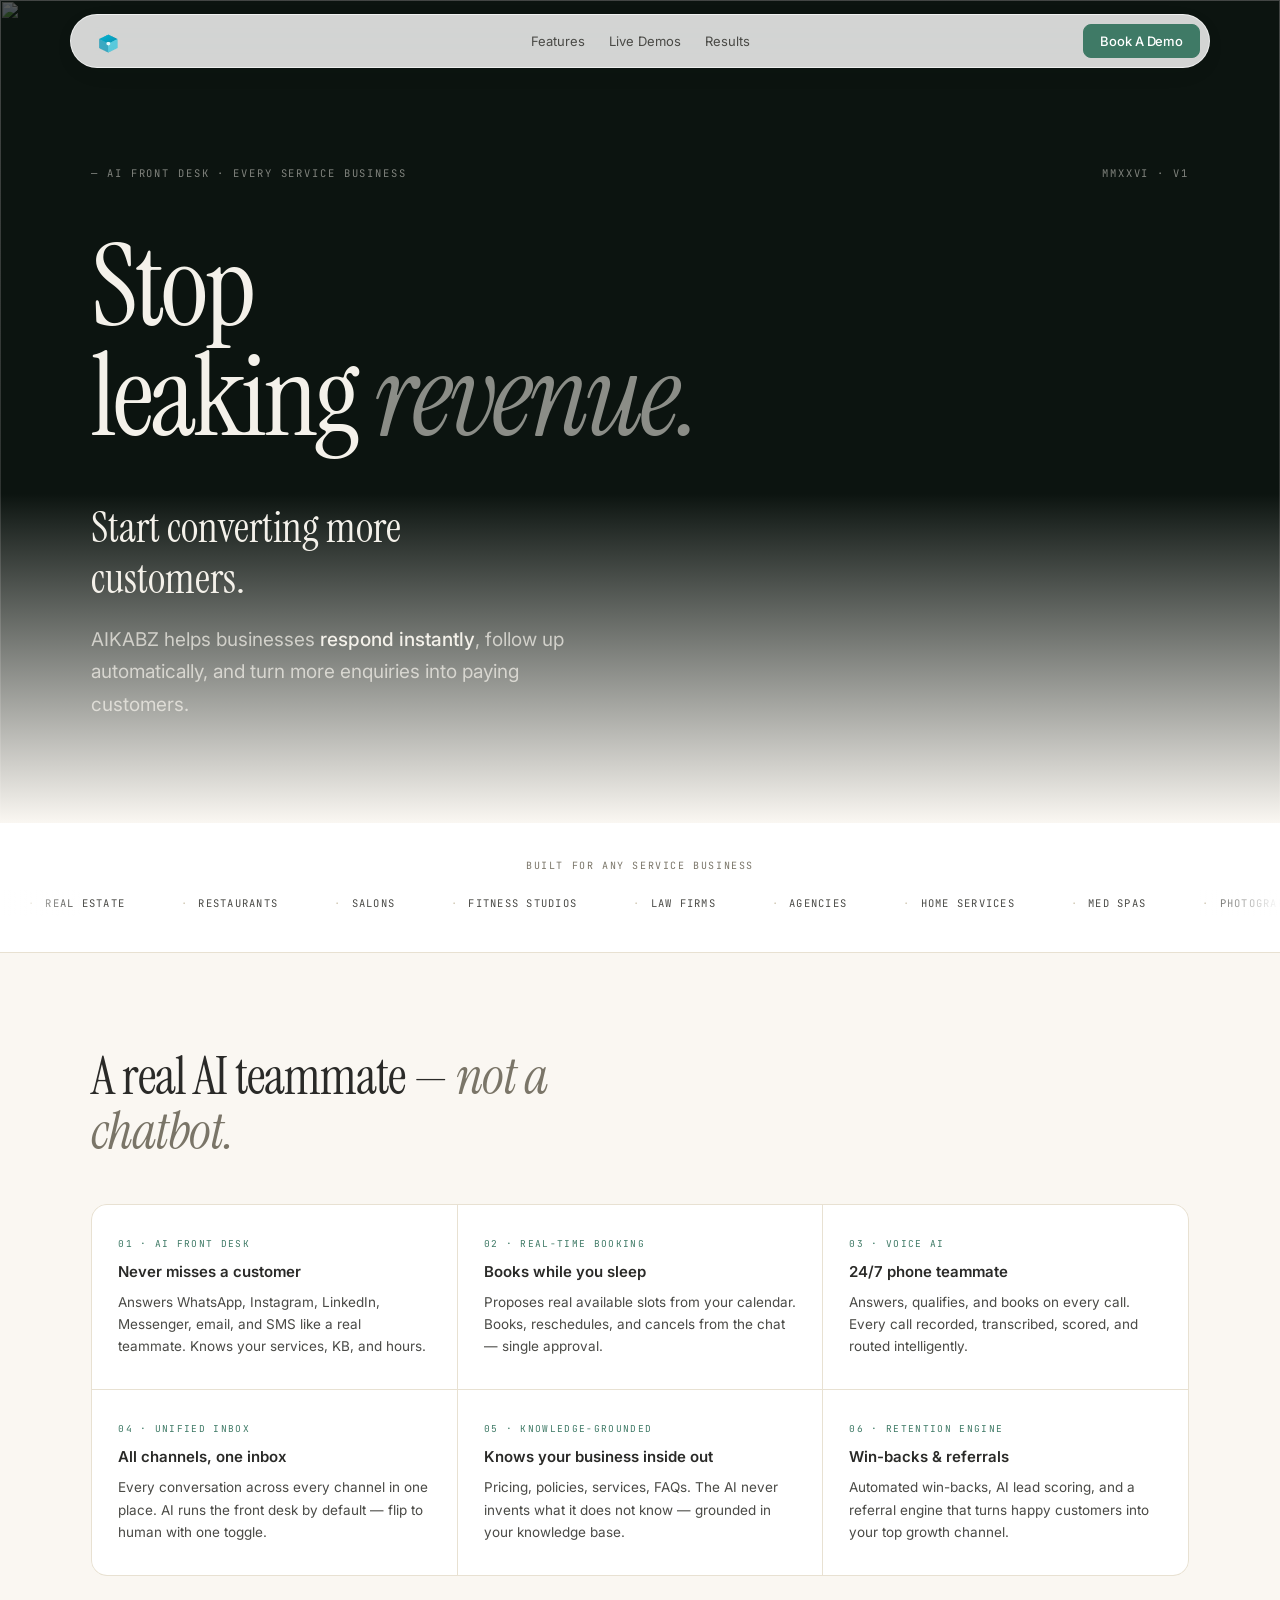
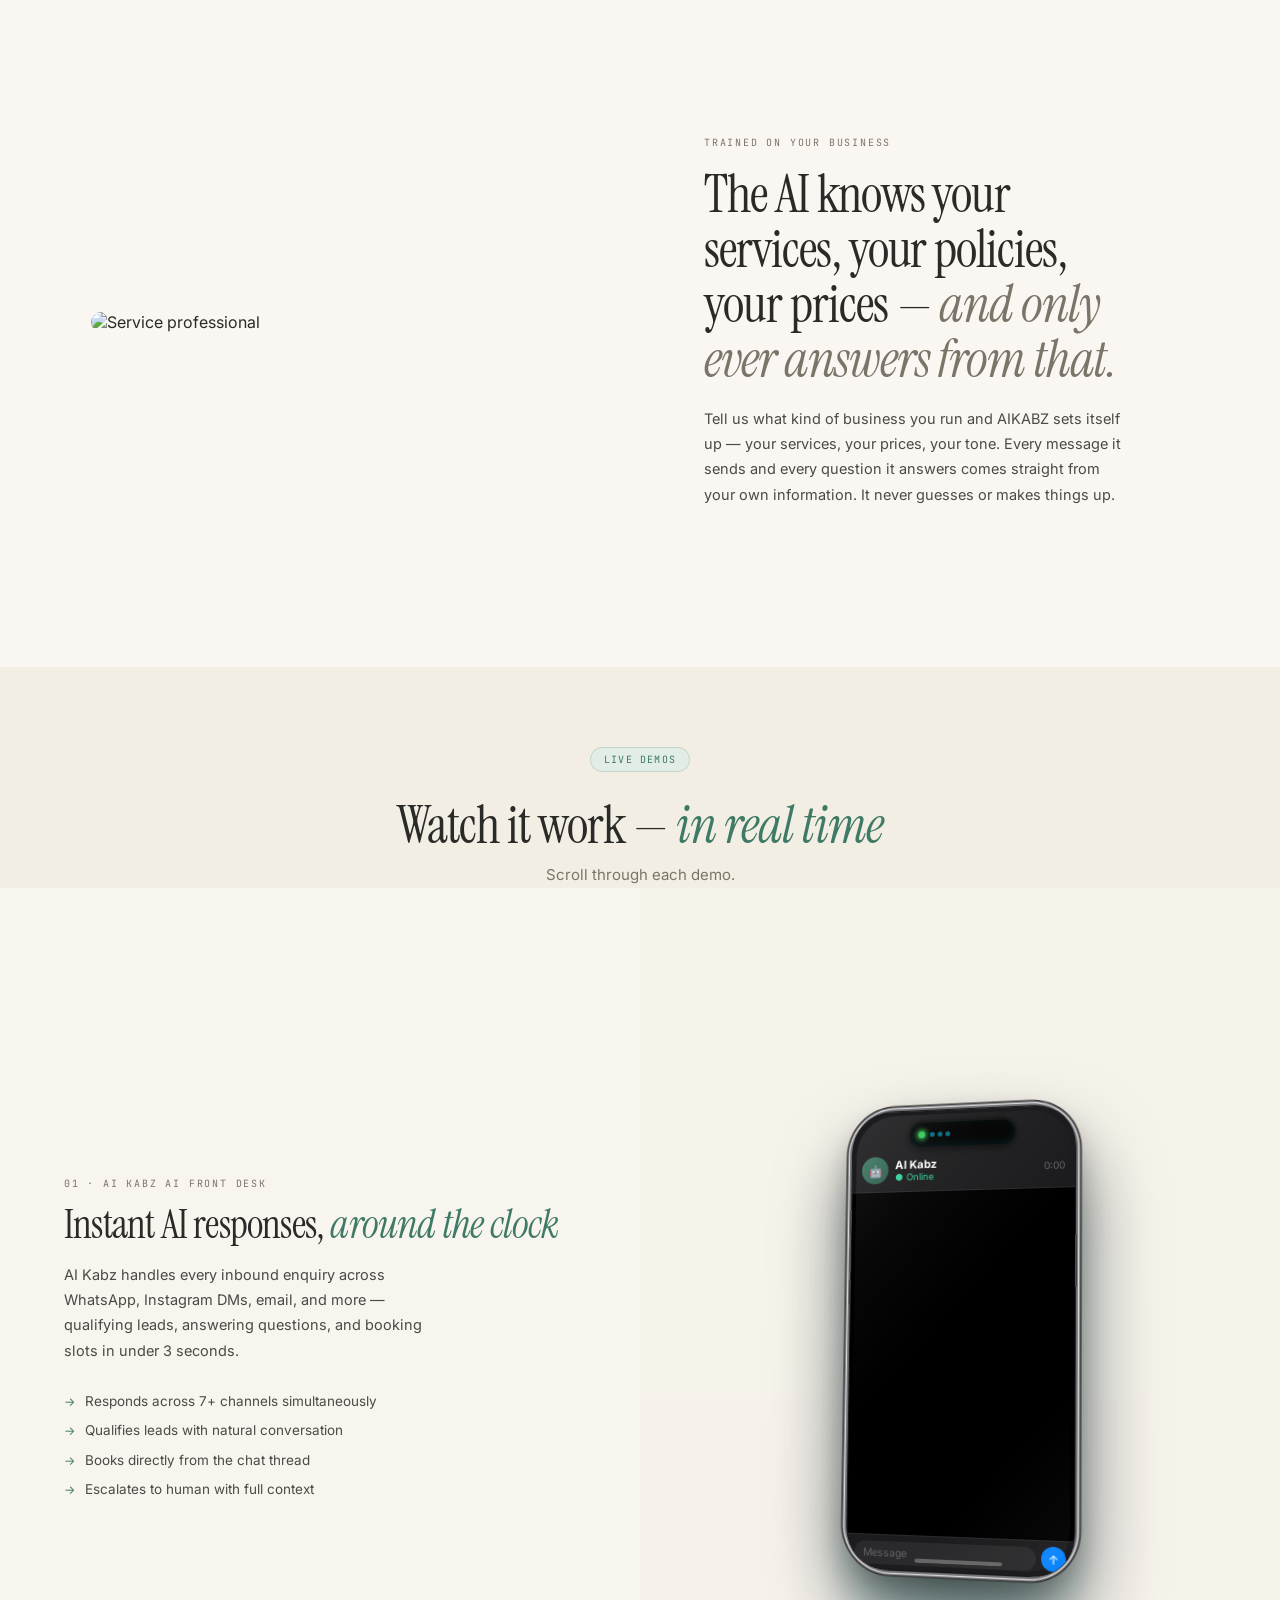
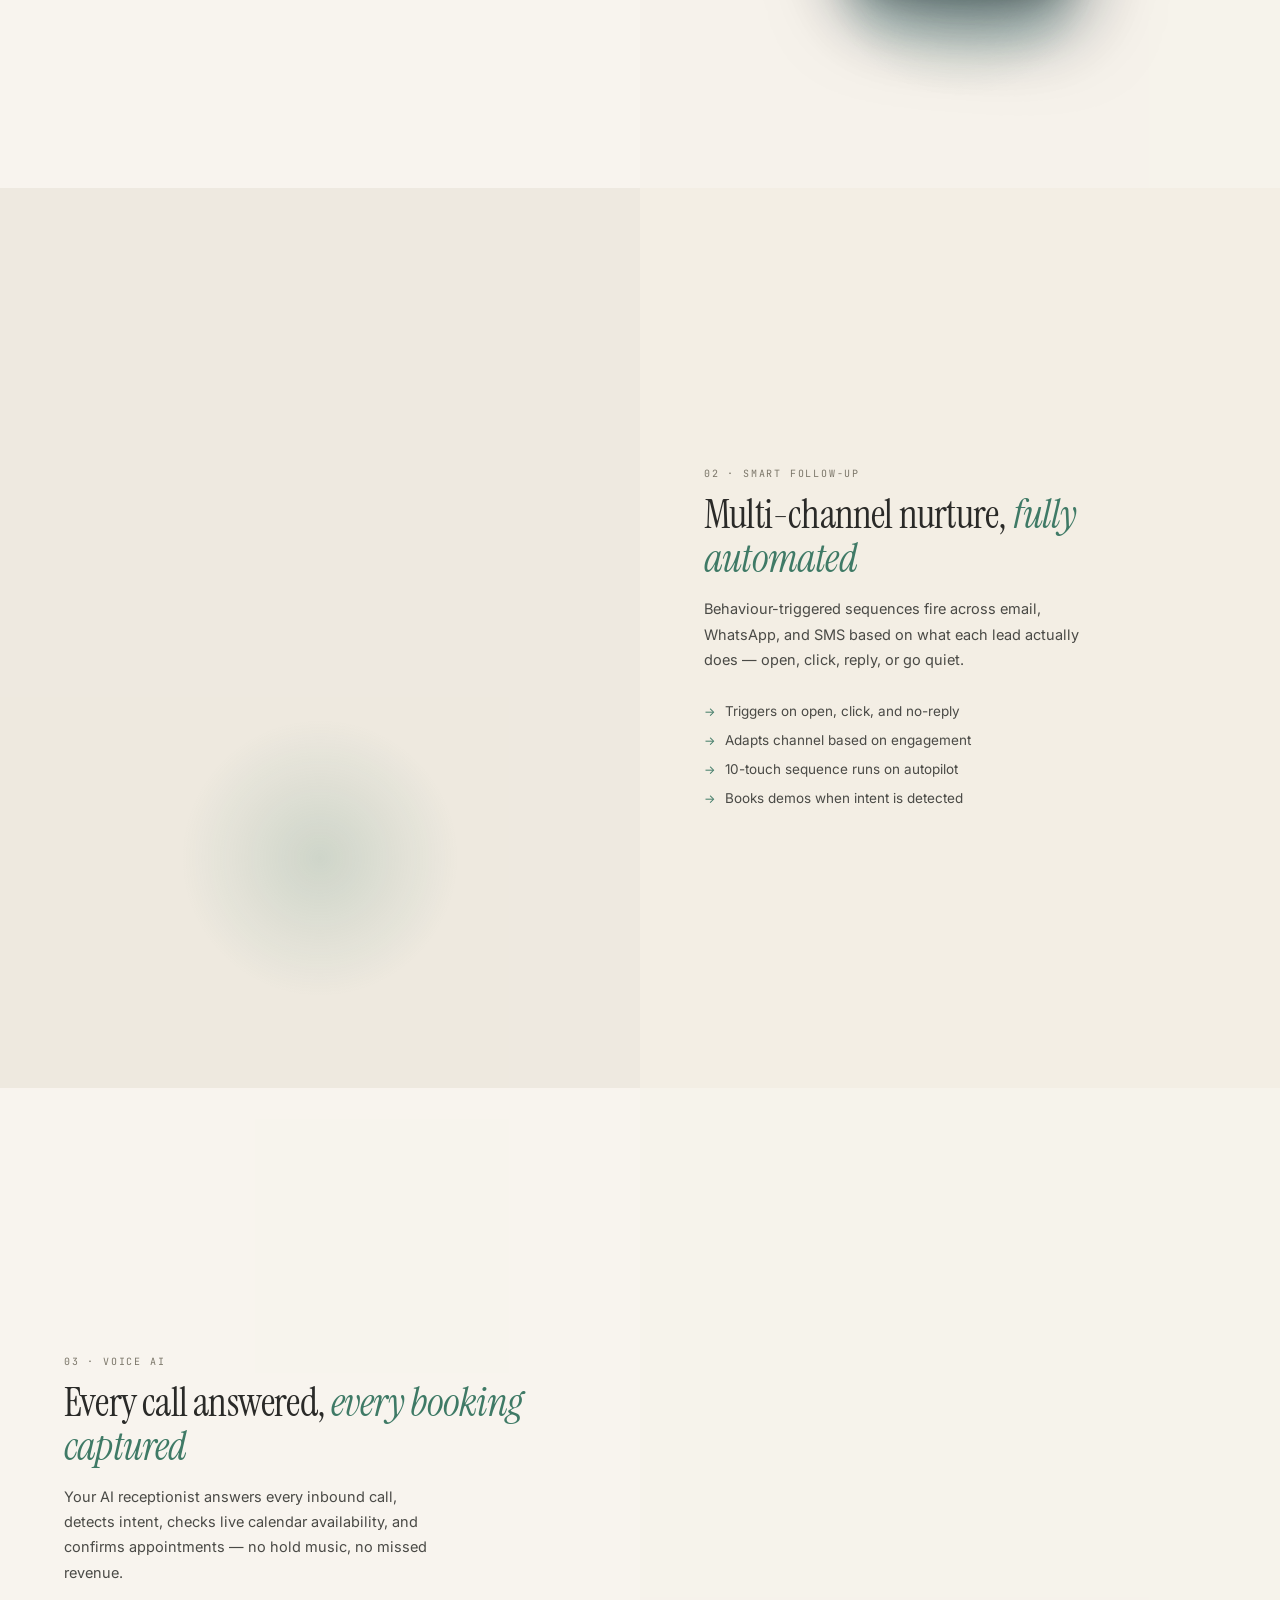
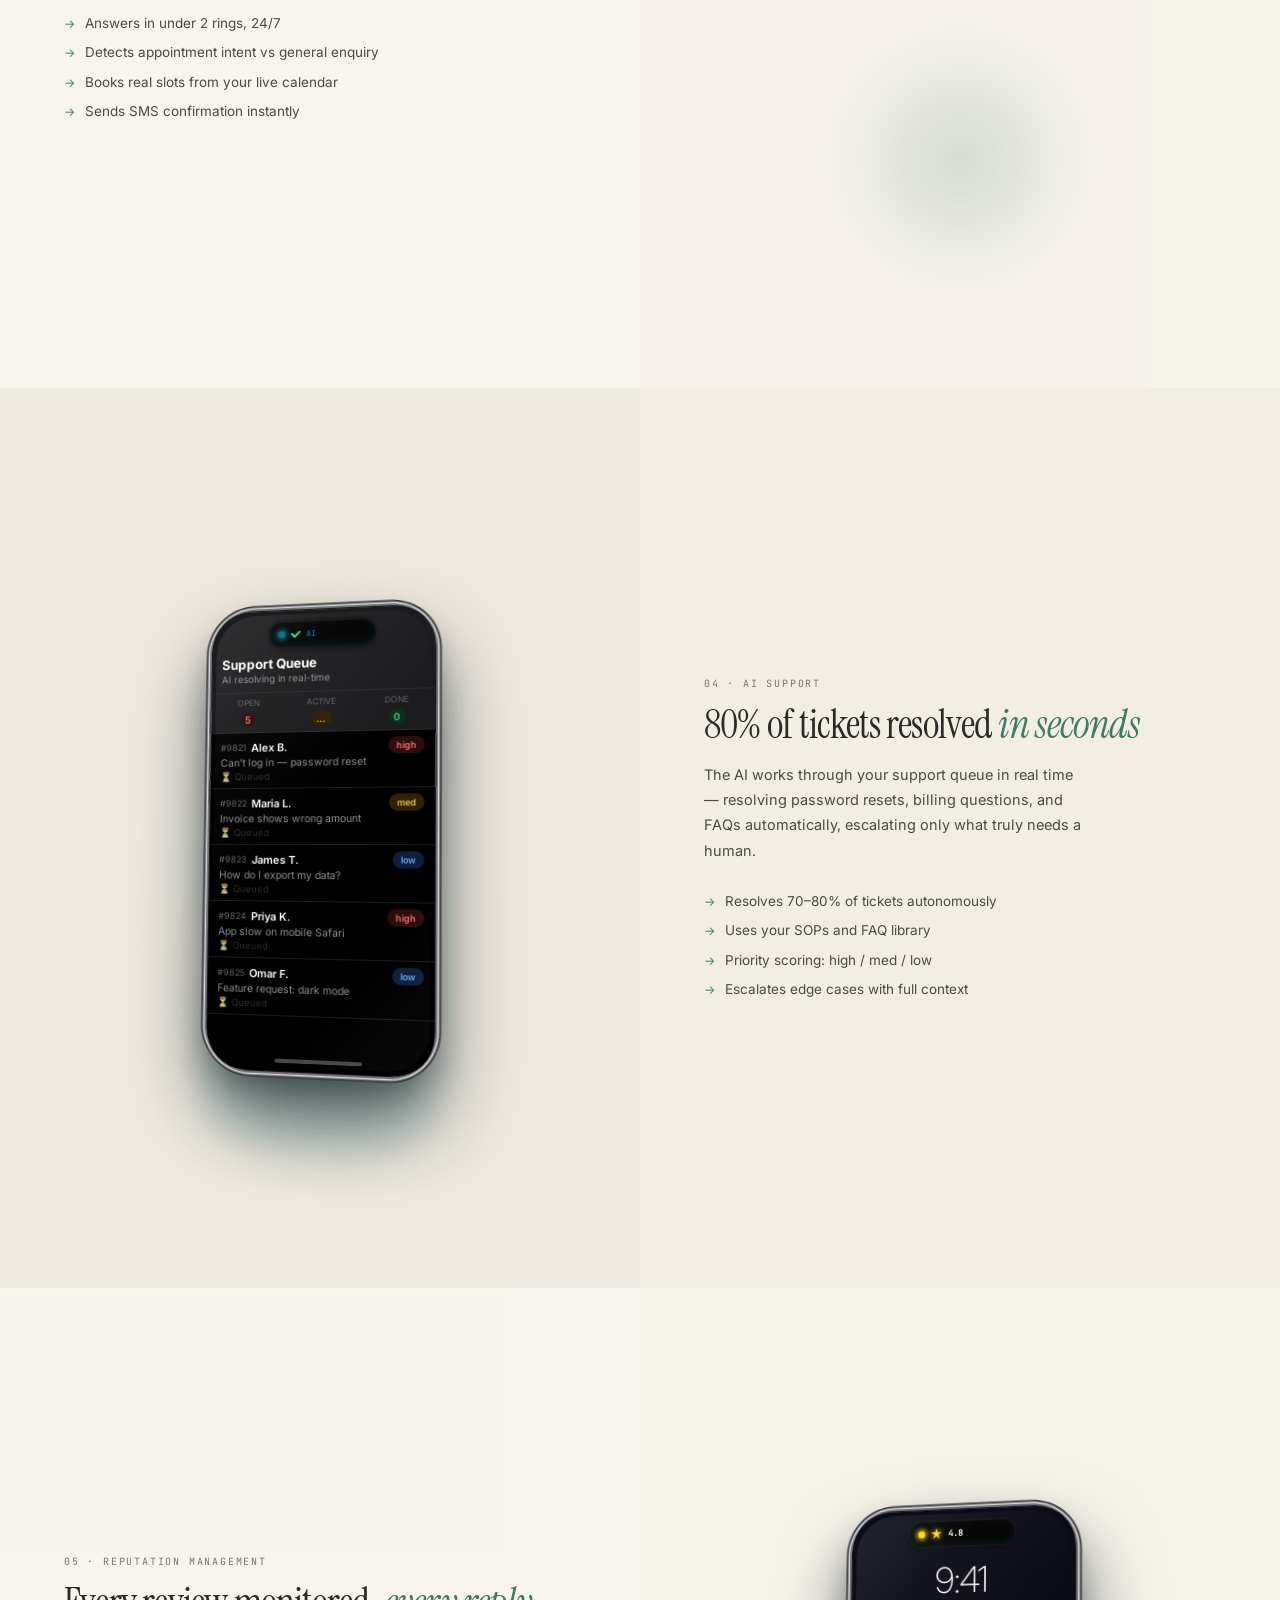
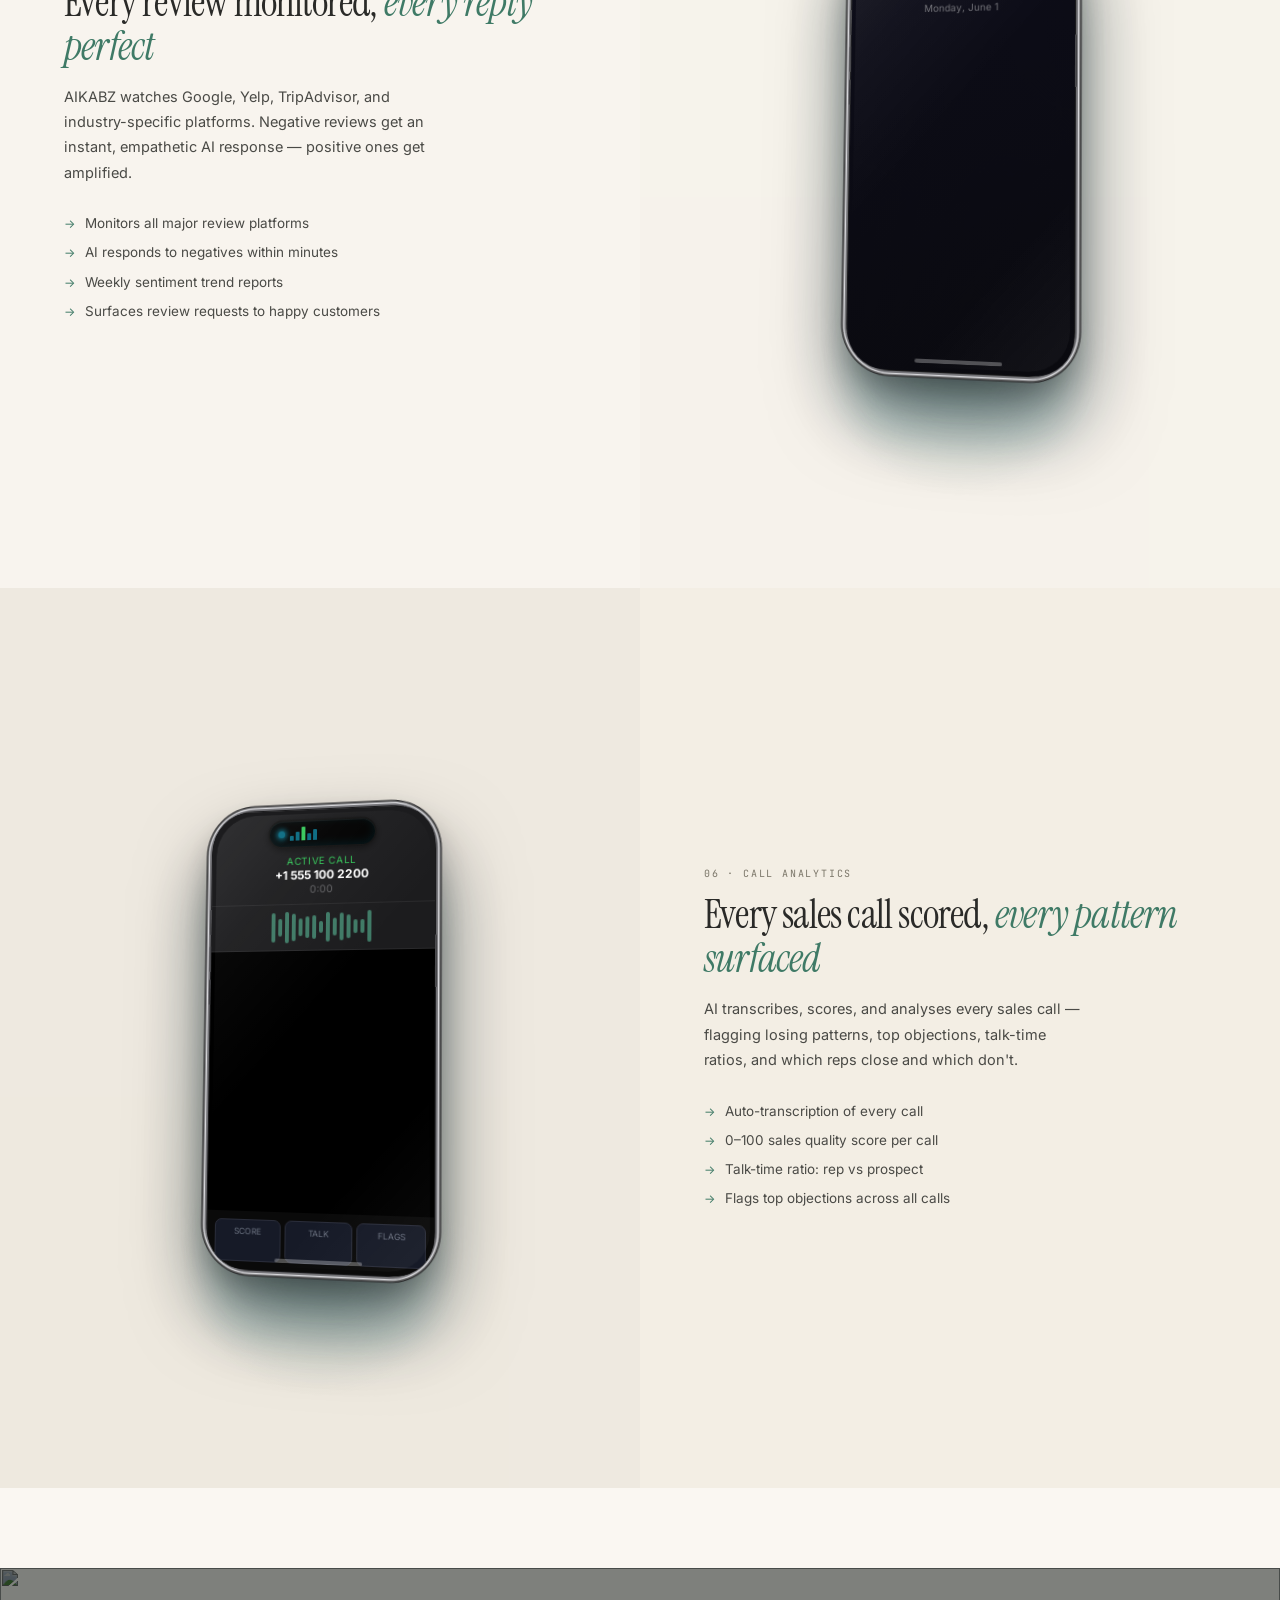
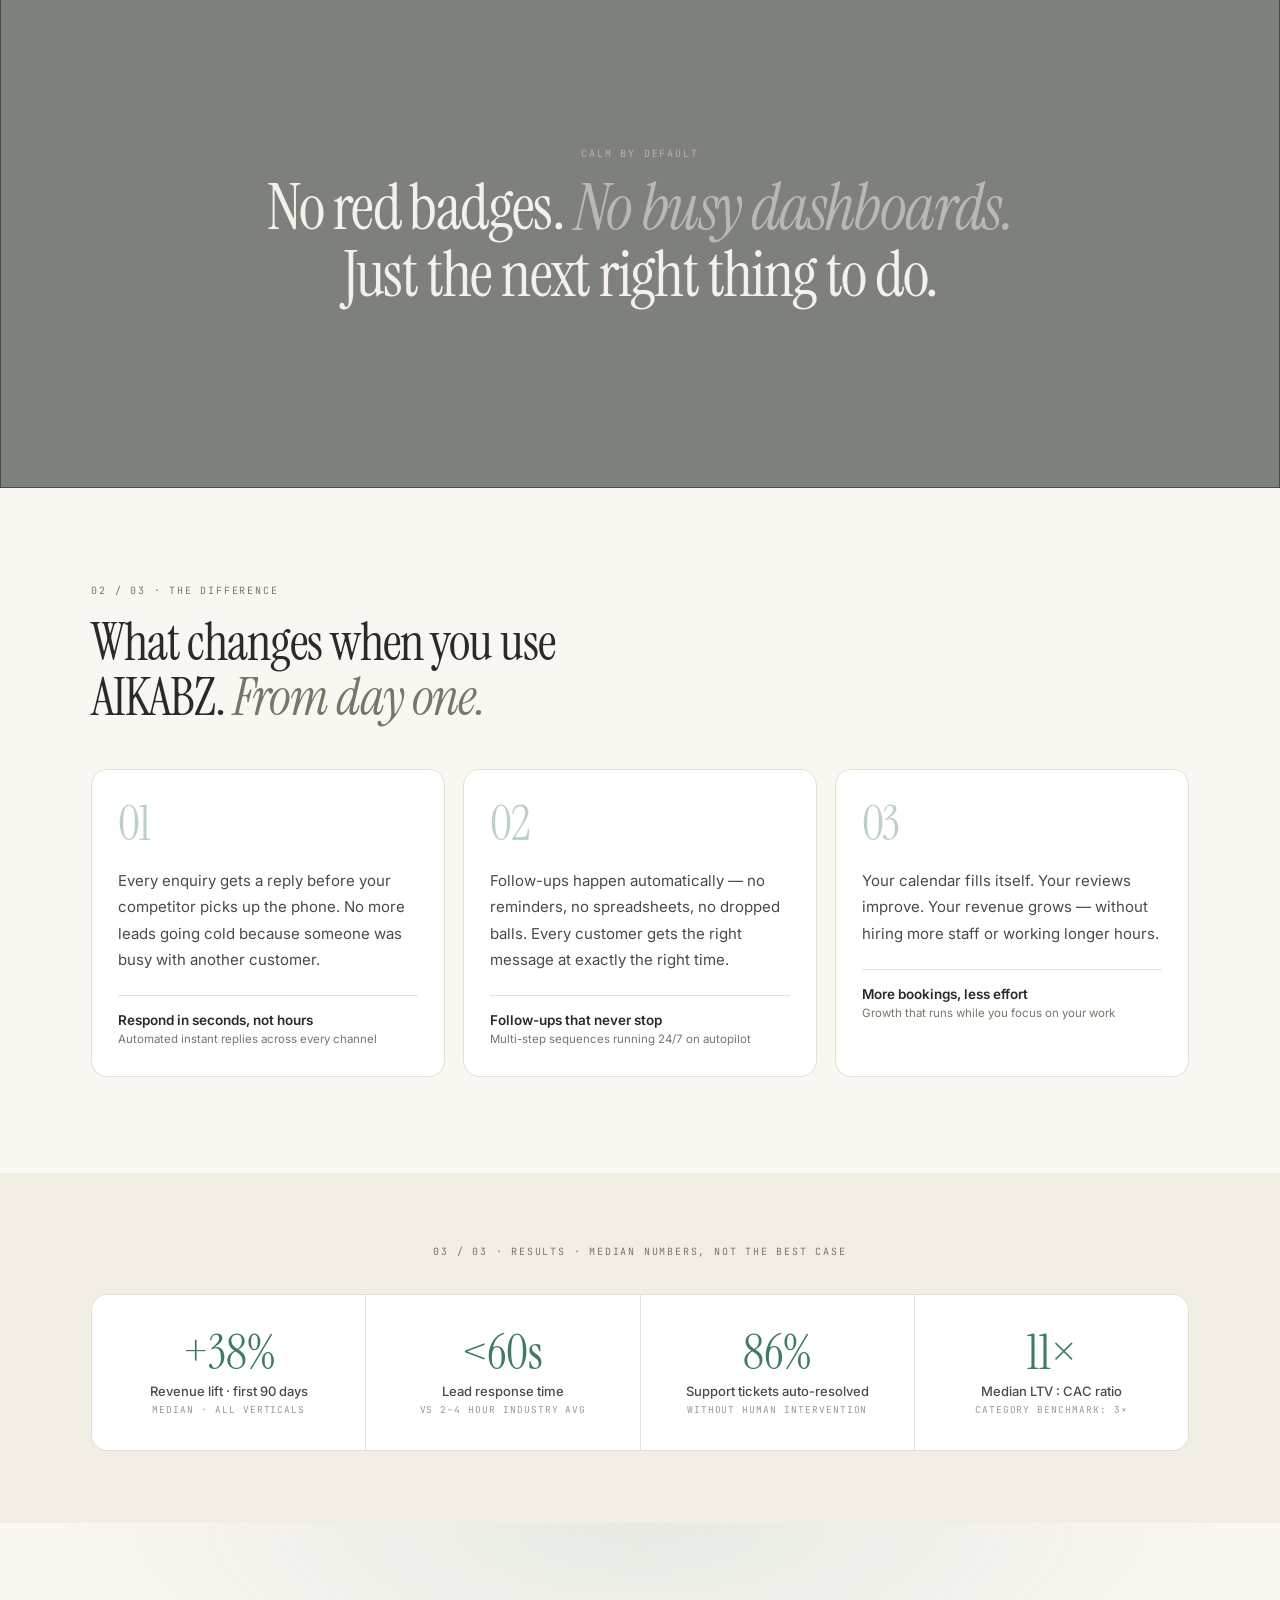
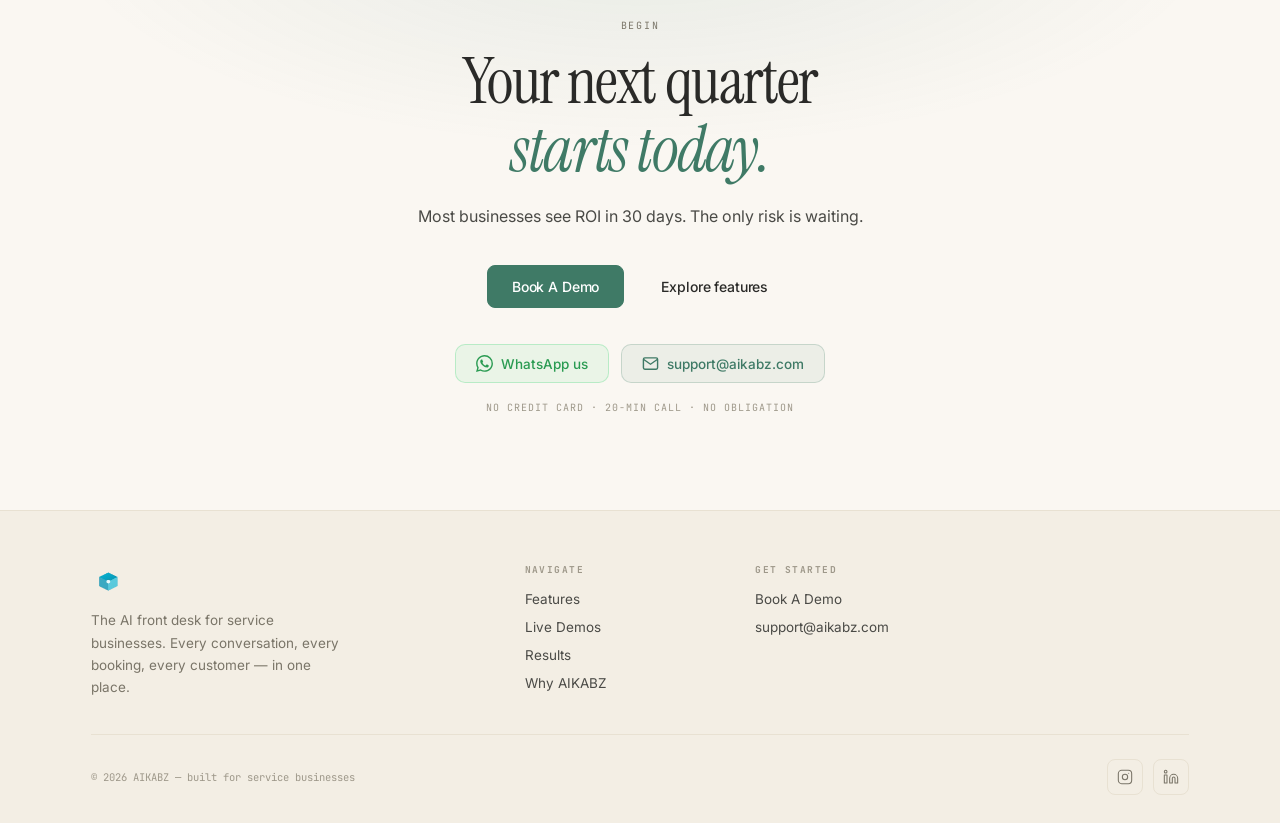
==== commit 196ca81a: "perfect now" ====
--- a/index.html
+++ b/index.html
@@ -1053,21 +1053,6 @@
         rgba(255,255,255,.04) 100%
       );
     }
-    /* iOS status bar — time left, icons right, beside Dynamic Island */
-    .iphone-status {
-      position: absolute; top: 0; left: 0; right: 0; z-index: 50;
-      display: flex; align-items: center; justify-content: space-between;
-      padding: 14px 20px 0;
-      pointer-events: none;
-    }
-    .iphone-status-time {
-      font-size: 11px; font-weight: 600; color: #fff; letter-spacing: -.02em;
-      font-family: -apple-system, sans-serif;
-    }
-    .iphone-status-icons {
-      display: flex; align-items: center; gap: 5px;
-    }
-
     /* home indicator */
     .iphone-home {
       position: absolute;
@@ -1809,17 +1794,7 @@
         <div class="iphone-wrap" id="phone-chat">
           <div class="iphone">
             <div class="iphone-screen">
-              <div class="iphone-status">
-          <span class="iphone-status-time">9:41</span>
-          <div class="iphone-status-icons">
-            <!-- signal -->
-            <svg width="17" height="11" viewBox="0 0 17 11" fill="white" opacity=".9"><rect x="0" y="7" width="3" height="4" rx=".5"/><rect x="4.5" y="5" width="3" height="6" rx=".5"/><rect x="9" y="2.5" width="3" height="8.5" rx=".5"/><rect x="13.5" y="0" width="3" height="11" rx=".5"/></svg>
-            <!-- wifi -->
-            <svg width="15" height="11" viewBox="0 0 15 11" fill="none" stroke="white" stroke-width="1.3" stroke-linecap="round" opacity=".9"><path d="M7.5 9.5h.01"/><path d="M5.3 7.3a3.1 3.1 0 0 1 4.4 0"/><path d="M3.1 5.1a5.8 5.8 0 0 1 8.8 0"/><path d="M1 3a9 9 0 0 1 13 0"/></svg>
-            <!-- battery -->
-            <svg width="22" height="11" viewBox="0 0 22 11" fill="none" opacity=".9"><rect x="0" y=".5" width="18.5" height="10" rx="2.5" stroke="white" stroke-width="1"/><rect x="1.5" y="2" width="13" height="7" rx="1.5" fill="white"/><path d="M19.5 3.5v4a1.5 1.5 0 0 0 0-4z" fill="white" opacity=".4"/></svg>
-          </div>
-        </div>
+              </div>
         <div class="iphone-island island-chat"><span class="isl-dot isl-dot-green"></span><span class="isl-typing"><i></i><i></i><i></i></span></div>
               <div class="iphone-content" id="screen-chat"></div>
               <div class="iphone-home"></div>
@@ -1847,17 +1822,7 @@
         <div class="iphone-wrap" id="phone-followup">
           <div class="iphone">
             <div class="iphone-screen">
-              <div class="iphone-status">
-          <span class="iphone-status-time">9:41</span>
-          <div class="iphone-status-icons">
-            <!-- signal -->
-            <svg width="17" height="11" viewBox="0 0 17 11" fill="white" opacity=".9"><rect x="0" y="7" width="3" height="4" rx=".5"/><rect x="4.5" y="5" width="3" height="6" rx=".5"/><rect x="9" y="2.5" width="3" height="8.5" rx=".5"/><rect x="13.5" y="0" width="3" height="11" rx=".5"/></svg>
-            <!-- wifi -->
-            <svg width="15" height="11" viewBox="0 0 15 11" fill="none" stroke="white" stroke-width="1.3" stroke-linecap="round" opacity=".9"><path d="M7.5 9.5h.01"/><path d="M5.3 7.3a3.1 3.1 0 0 1 4.4 0"/><path d="M3.1 5.1a5.8 5.8 0 0 1 8.8 0"/><path d="M1 3a9 9 0 0 1 13 0"/></svg>
-            <!-- battery -->
-            <svg width="22" height="11" viewBox="0 0 22 11" fill="none" opacity=".9"><rect x="0" y=".5" width="18.5" height="10" rx="2.5" stroke="white" stroke-width="1"/><rect x="1.5" y="2" width="13" height="7" rx="1.5" fill="white"/><path d="M19.5 3.5v4a1.5 1.5 0 0 0 0-4z" fill="white" opacity=".4"/></svg>
-          </div>
-        </div>
+              </div>
         <div class="iphone-island island-followup"><span class="isl-dot isl-dot-orange"></span><span class="isl-badge">3</span><span class="isl-env">✉</span></div>
               <div class="iphone-content" id="screen-followup"></div>
               <div class="iphone-home"></div>
@@ -1885,17 +1850,7 @@
         <div class="iphone-wrap" id="phone-voice">
           <div class="iphone">
             <div class="iphone-screen">
-              <div class="iphone-status">
-          <span class="iphone-status-time">9:41</span>
-          <div class="iphone-status-icons">
-            <!-- signal -->
-            <svg width="17" height="11" viewBox="0 0 17 11" fill="white" opacity=".9"><rect x="0" y="7" width="3" height="4" rx=".5"/><rect x="4.5" y="5" width="3" height="6" rx=".5"/><rect x="9" y="2.5" width="3" height="8.5" rx=".5"/><rect x="13.5" y="0" width="3" height="11" rx=".5"/></svg>
-            <!-- wifi -->
-            <svg width="15" height="11" viewBox="0 0 15 11" fill="none" stroke="white" stroke-width="1.3" stroke-linecap="round" opacity=".9"><path d="M7.5 9.5h.01"/><path d="M5.3 7.3a3.1 3.1 0 0 1 4.4 0"/><path d="M3.1 5.1a5.8 5.8 0 0 1 8.8 0"/><path d="M1 3a9 9 0 0 1 13 0"/></svg>
-            <!-- battery -->
-            <svg width="22" height="11" viewBox="0 0 22 11" fill="none" opacity=".9"><rect x="0" y=".5" width="18.5" height="10" rx="2.5" stroke="white" stroke-width="1"/><rect x="1.5" y="2" width="13" height="7" rx="1.5" fill="white"/><path d="M19.5 3.5v4a1.5 1.5 0 0 0 0-4z" fill="white" opacity=".4"/></svg>
-          </div>
-        </div>
+              </div>
         <div class="iphone-island island-voice"><span class="isl-dot isl-dot-green"></span><span class="isl-wave"><b></b><b></b><b></b><b></b><b></b></span></div>
               <div class="iphone-content" id="screen-voice"></div>
               <div class="iphone-home"></div>
@@ -1923,17 +1878,7 @@
         <div class="iphone-wrap" id="phone-support">
           <div class="iphone">
             <div class="iphone-screen">
-              <div class="iphone-status">
-          <span class="iphone-status-time">9:41</span>
-          <div class="iphone-status-icons">
-            <!-- signal -->
-            <svg width="17" height="11" viewBox="0 0 17 11" fill="white" opacity=".9"><rect x="0" y="7" width="3" height="4" rx=".5"/><rect x="4.5" y="5" width="3" height="6" rx=".5"/><rect x="9" y="2.5" width="3" height="8.5" rx=".5"/><rect x="13.5" y="0" width="3" height="11" rx=".5"/></svg>
-            <!-- wifi -->
-            <svg width="15" height="11" viewBox="0 0 15 11" fill="none" stroke="white" stroke-width="1.3" stroke-linecap="round" opacity=".9"><path d="M7.5 9.5h.01"/><path d="M5.3 7.3a3.1 3.1 0 0 1 4.4 0"/><path d="M3.1 5.1a5.8 5.8 0 0 1 8.8 0"/><path d="M1 3a9 9 0 0 1 13 0"/></svg>
-            <!-- battery -->
-            <svg width="22" height="11" viewBox="0 0 22 11" fill="none" opacity=".9"><rect x="0" y=".5" width="18.5" height="10" rx="2.5" stroke="white" stroke-width="1"/><rect x="1.5" y="2" width="13" height="7" rx="1.5" fill="white"/><path d="M19.5 3.5v4a1.5 1.5 0 0 0 0-4z" fill="white" opacity=".4"/></svg>
-          </div>
-        </div>
+              </div>
         <div class="iphone-island island-support"><span class="isl-dot isl-dot-teal"></span><span class="isl-resolve"><svg width="12" height="12" viewBox="0 0 12 12" fill="none" stroke="#34d399" stroke-width="2" stroke-linecap="round"><path d="M2 6l3 3 5-5"/></svg></span><span class="isl-ai">AI</span></div>
               <div class="iphone-content" id="screen-support"></div>
               <div class="iphone-home"></div>
@@ -1961,17 +1906,7 @@
         <div class="iphone-wrap" id="phone-reputation">
           <div class="iphone">
             <div class="iphone-screen">
-              <div class="iphone-status">
-          <span class="iphone-status-time">9:41</span>
-          <div class="iphone-status-icons">
-            <!-- signal -->
-            <svg width="17" height="11" viewBox="0 0 17 11" fill="white" opacity=".9"><rect x="0" y="7" width="3" height="4" rx=".5"/><rect x="4.5" y="5" width="3" height="6" rx=".5"/><rect x="9" y="2.5" width="3" height="8.5" rx=".5"/><rect x="13.5" y="0" width="3" height="11" rx=".5"/></svg>
-            <!-- wifi -->
-            <svg width="15" height="11" viewBox="0 0 15 11" fill="none" stroke="white" stroke-width="1.3" stroke-linecap="round" opacity=".9"><path d="M7.5 9.5h.01"/><path d="M5.3 7.3a3.1 3.1 0 0 1 4.4 0"/><path d="M3.1 5.1a5.8 5.8 0 0 1 8.8 0"/><path d="M1 3a9 9 0 0 1 13 0"/></svg>
-            <!-- battery -->
-            <svg width="22" height="11" viewBox="0 0 22 11" fill="none" opacity=".9"><rect x="0" y=".5" width="18.5" height="10" rx="2.5" stroke="white" stroke-width="1"/><rect x="1.5" y="2" width="13" height="7" rx="1.5" fill="white"/><path d="M19.5 3.5v4a1.5 1.5 0 0 0 0-4z" fill="white" opacity=".4"/></svg>
-          </div>
-        </div>
+              </div>
         <div class="iphone-island island-reputation"><span class="isl-dot isl-dot-yellow"></span><span class="isl-star">★</span><span class="isl-score">4.8</span></div>
               <div class="iphone-content" id="screen-reputation"></div>
               <div class="iphone-home"></div>
@@ -1999,17 +1934,7 @@
         <div class="iphone-wrap" id="phone-analytics">
           <div class="iphone">
             <div class="iphone-screen">
-              <div class="iphone-status">
-          <span class="iphone-status-time">9:41</span>
-          <div class="iphone-status-icons">
-            <!-- signal -->
-            <svg width="17" height="11" viewBox="0 0 17 11" fill="white" opacity=".9"><rect x="0" y="7" width="3" height="4" rx=".5"/><rect x="4.5" y="5" width="3" height="6" rx=".5"/><rect x="9" y="2.5" width="3" height="8.5" rx=".5"/><rect x="13.5" y="0" width="3" height="11" rx=".5"/></svg>
-            <!-- wifi -->
-            <svg width="15" height="11" viewBox="0 0 15 11" fill="none" stroke="white" stroke-width="1.3" stroke-linecap="round" opacity=".9"><path d="M7.5 9.5h.01"/><path d="M5.3 7.3a3.1 3.1 0 0 1 4.4 0"/><path d="M3.1 5.1a5.8 5.8 0 0 1 8.8 0"/><path d="M1 3a9 9 0 0 1 13 0"/></svg>
-            <!-- battery -->
-            <svg width="22" height="11" viewBox="0 0 22 11" fill="none" opacity=".9"><rect x="0" y=".5" width="18.5" height="10" rx="2.5" stroke="white" stroke-width="1"/><rect x="1.5" y="2" width="13" height="7" rx="1.5" fill="white"/><path d="M19.5 3.5v4a1.5 1.5 0 0 0 0-4z" fill="white" opacity=".4"/></svg>
-          </div>
-        </div>
+              </div>
         <div class="iphone-island island-analytics"><span class="isl-dot isl-dot-teal"></span><span class="isl-bars"><s></s><s></s><s></s><s></s><s></s></span></div>
               <div class="iphone-content" id="screen-analytics"></div>
               <div class="iphone-home"></div>
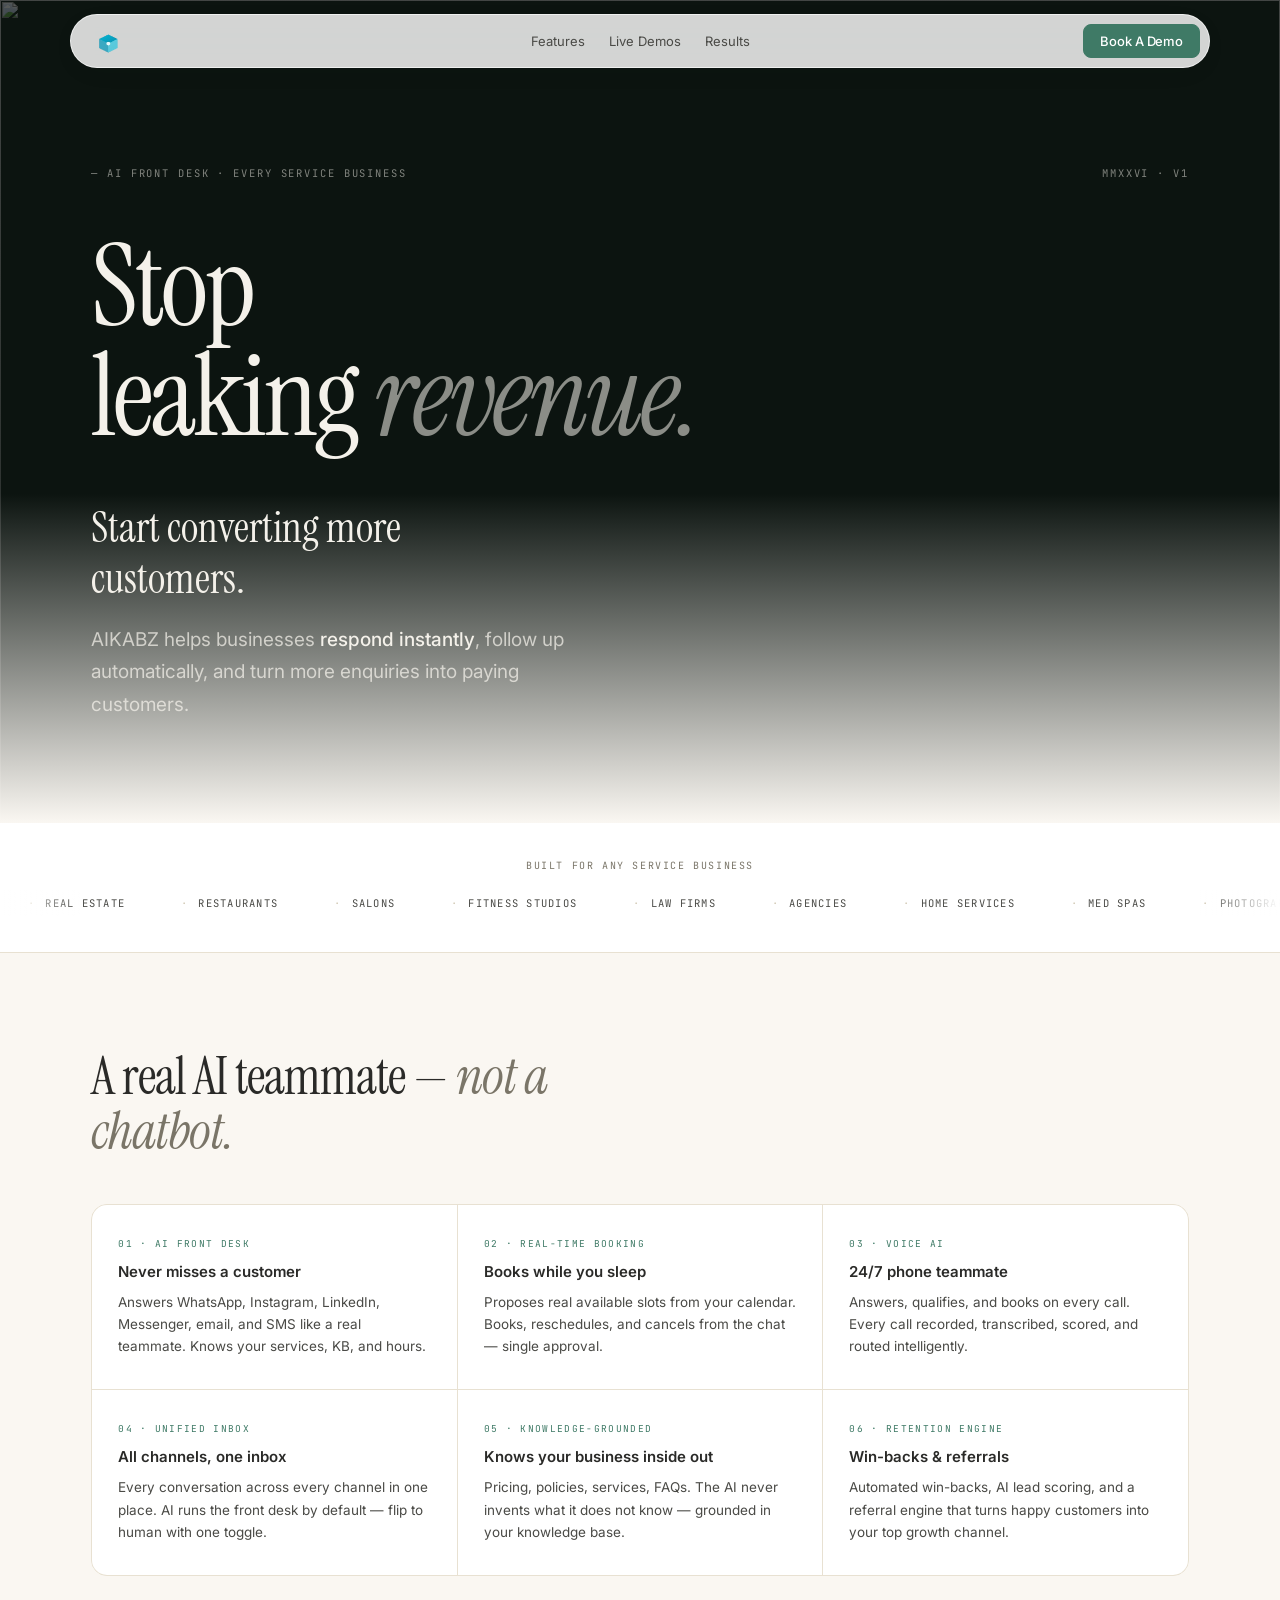
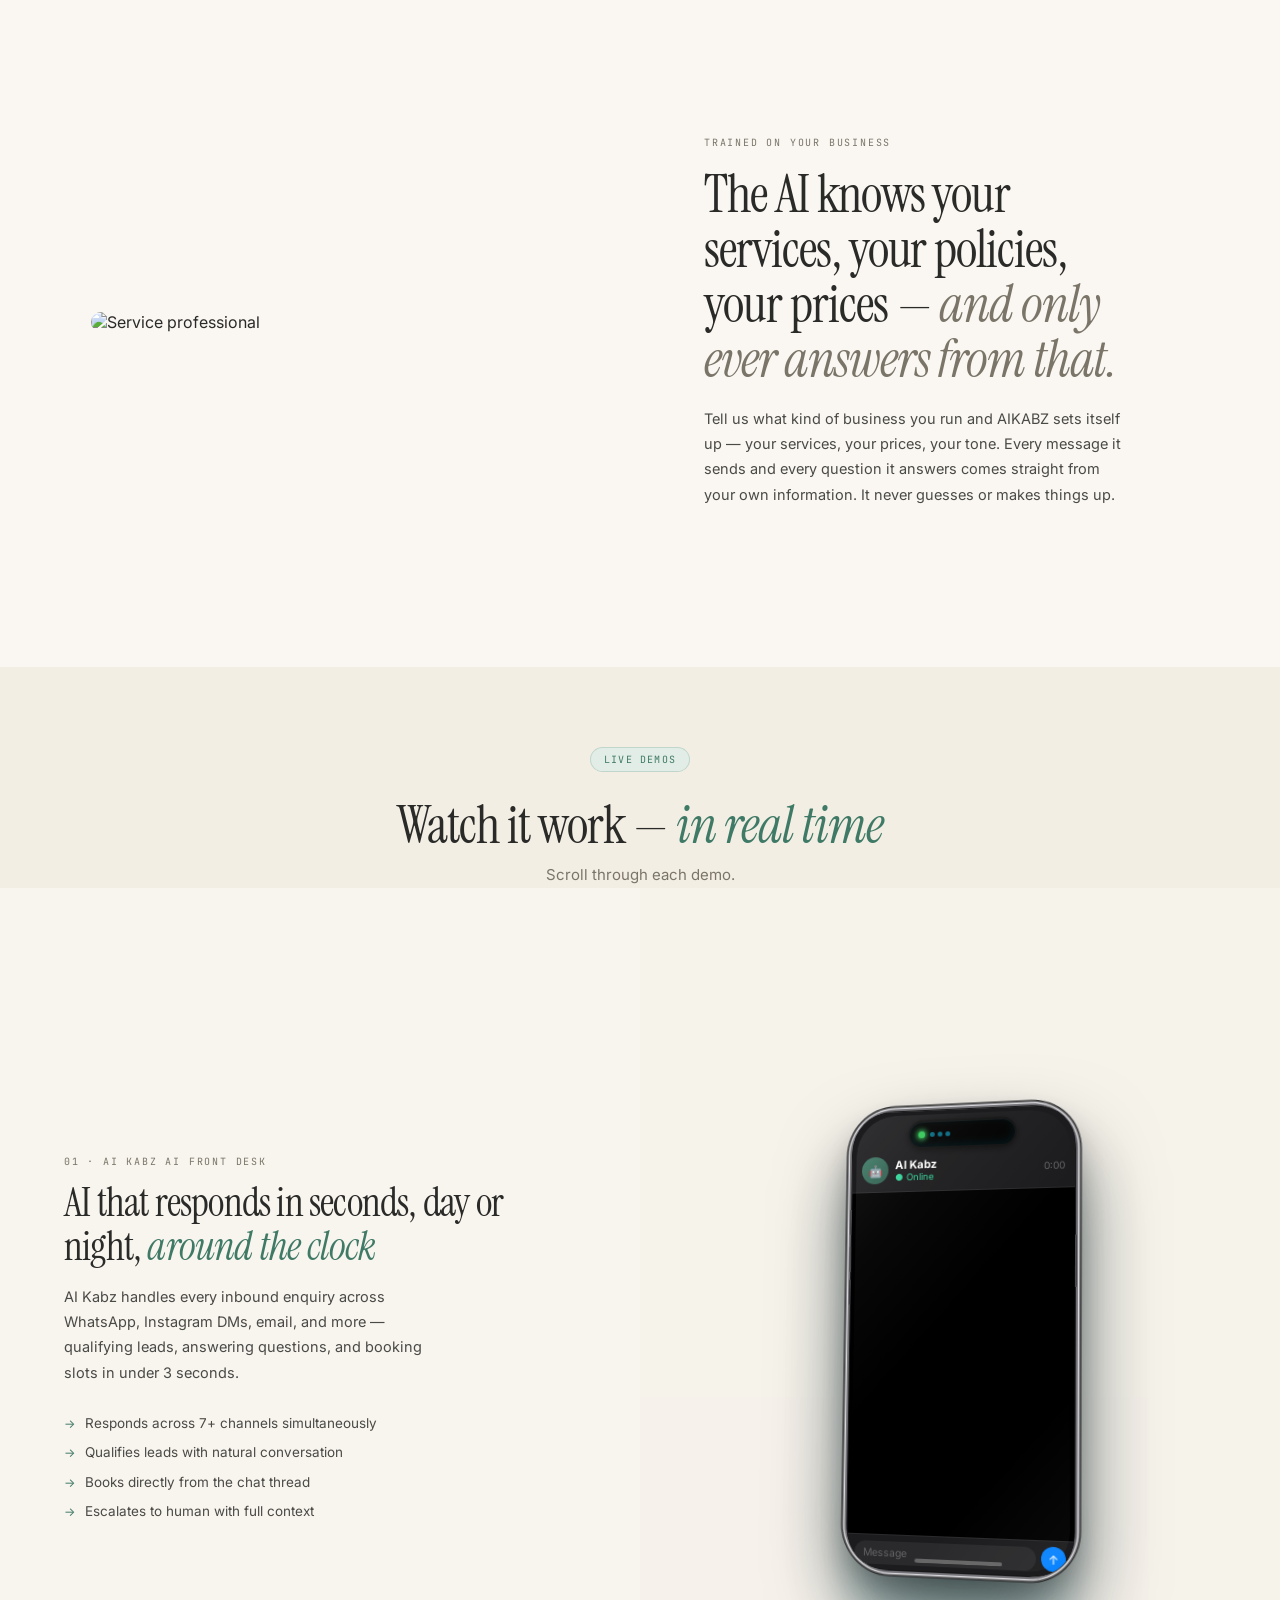
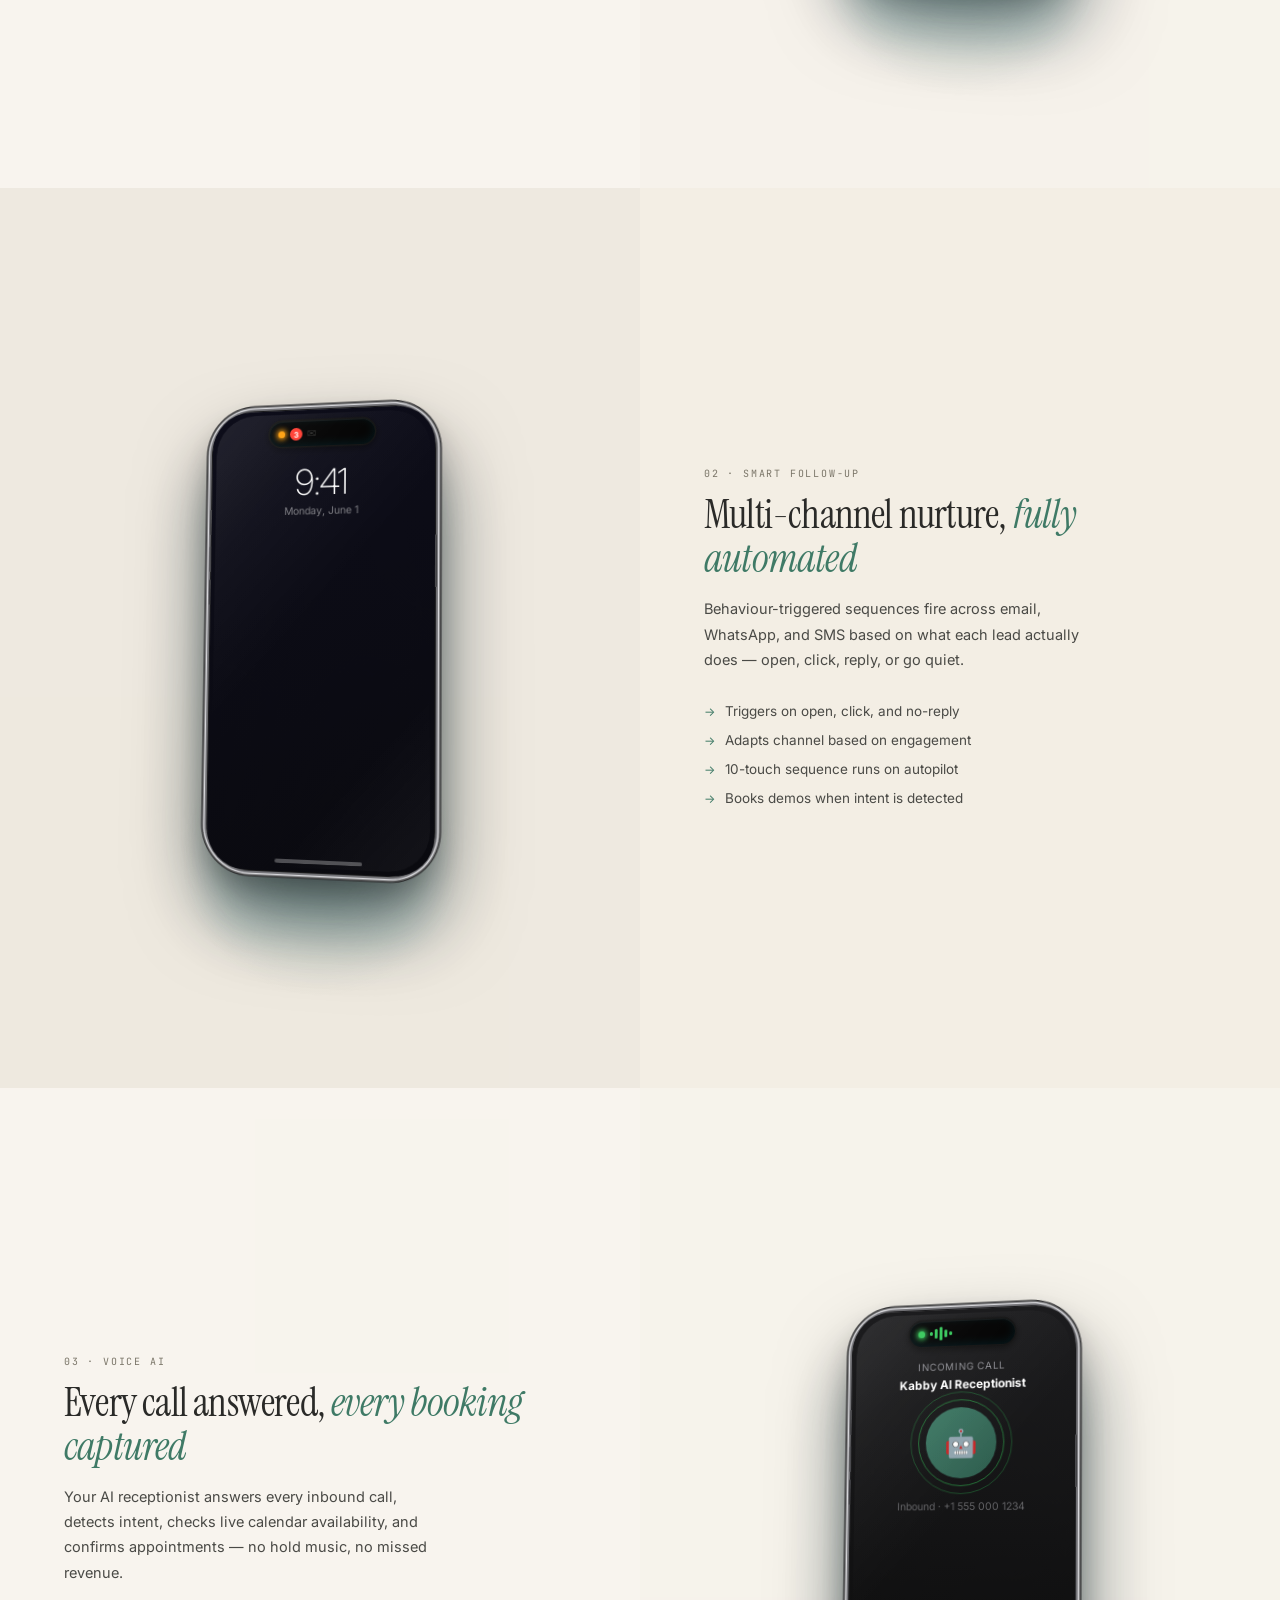
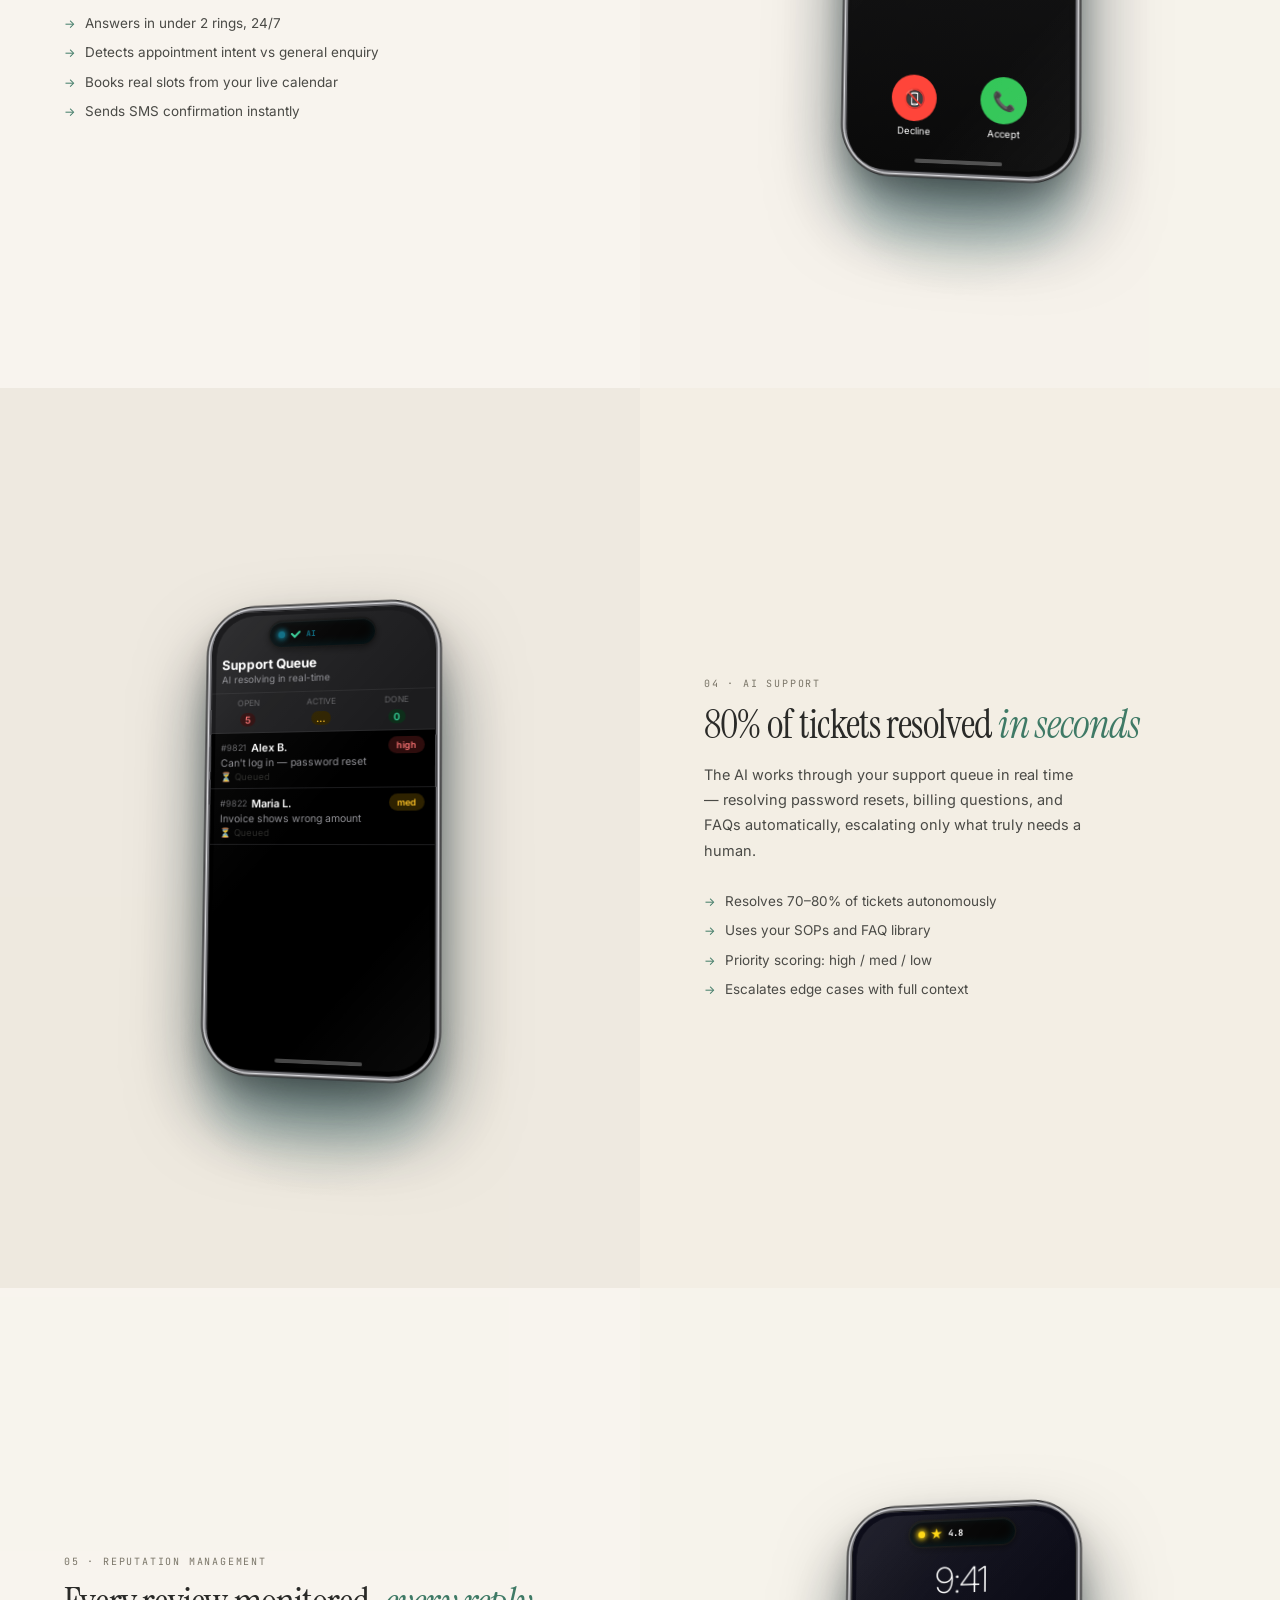
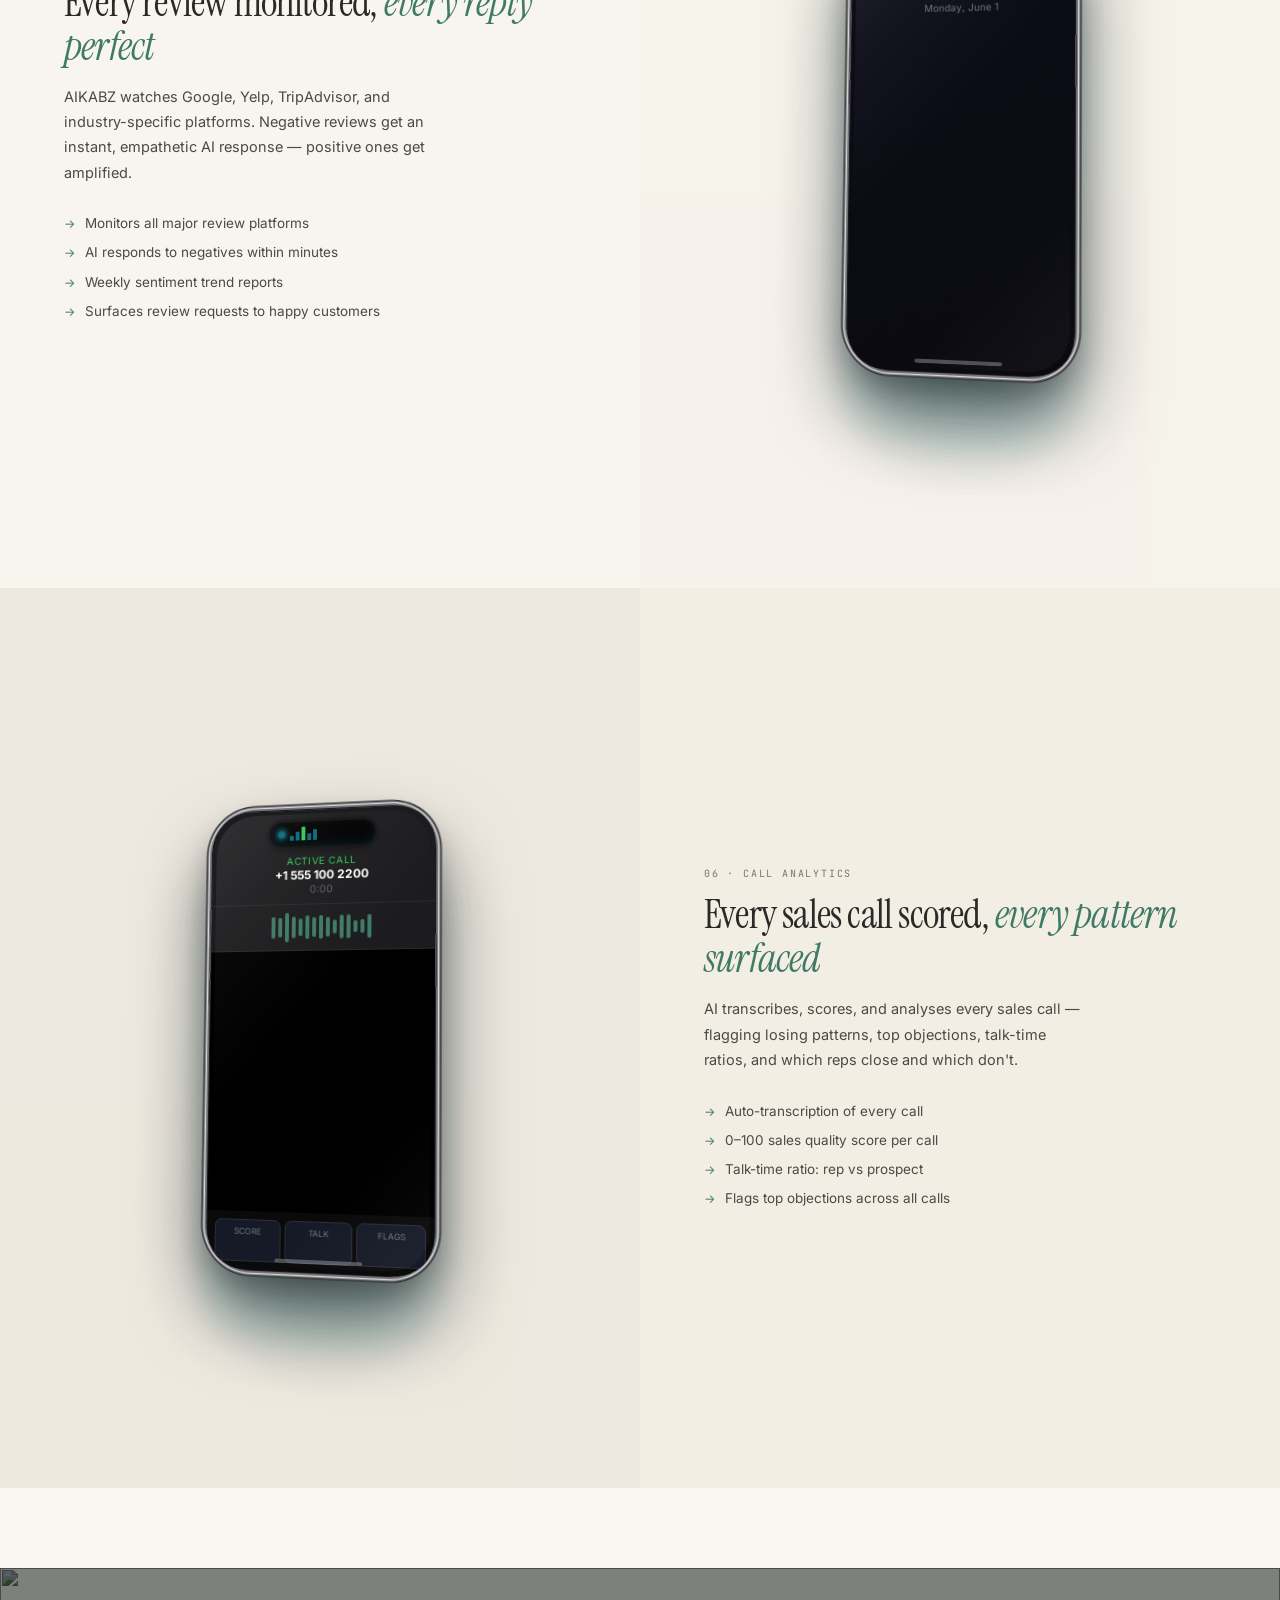
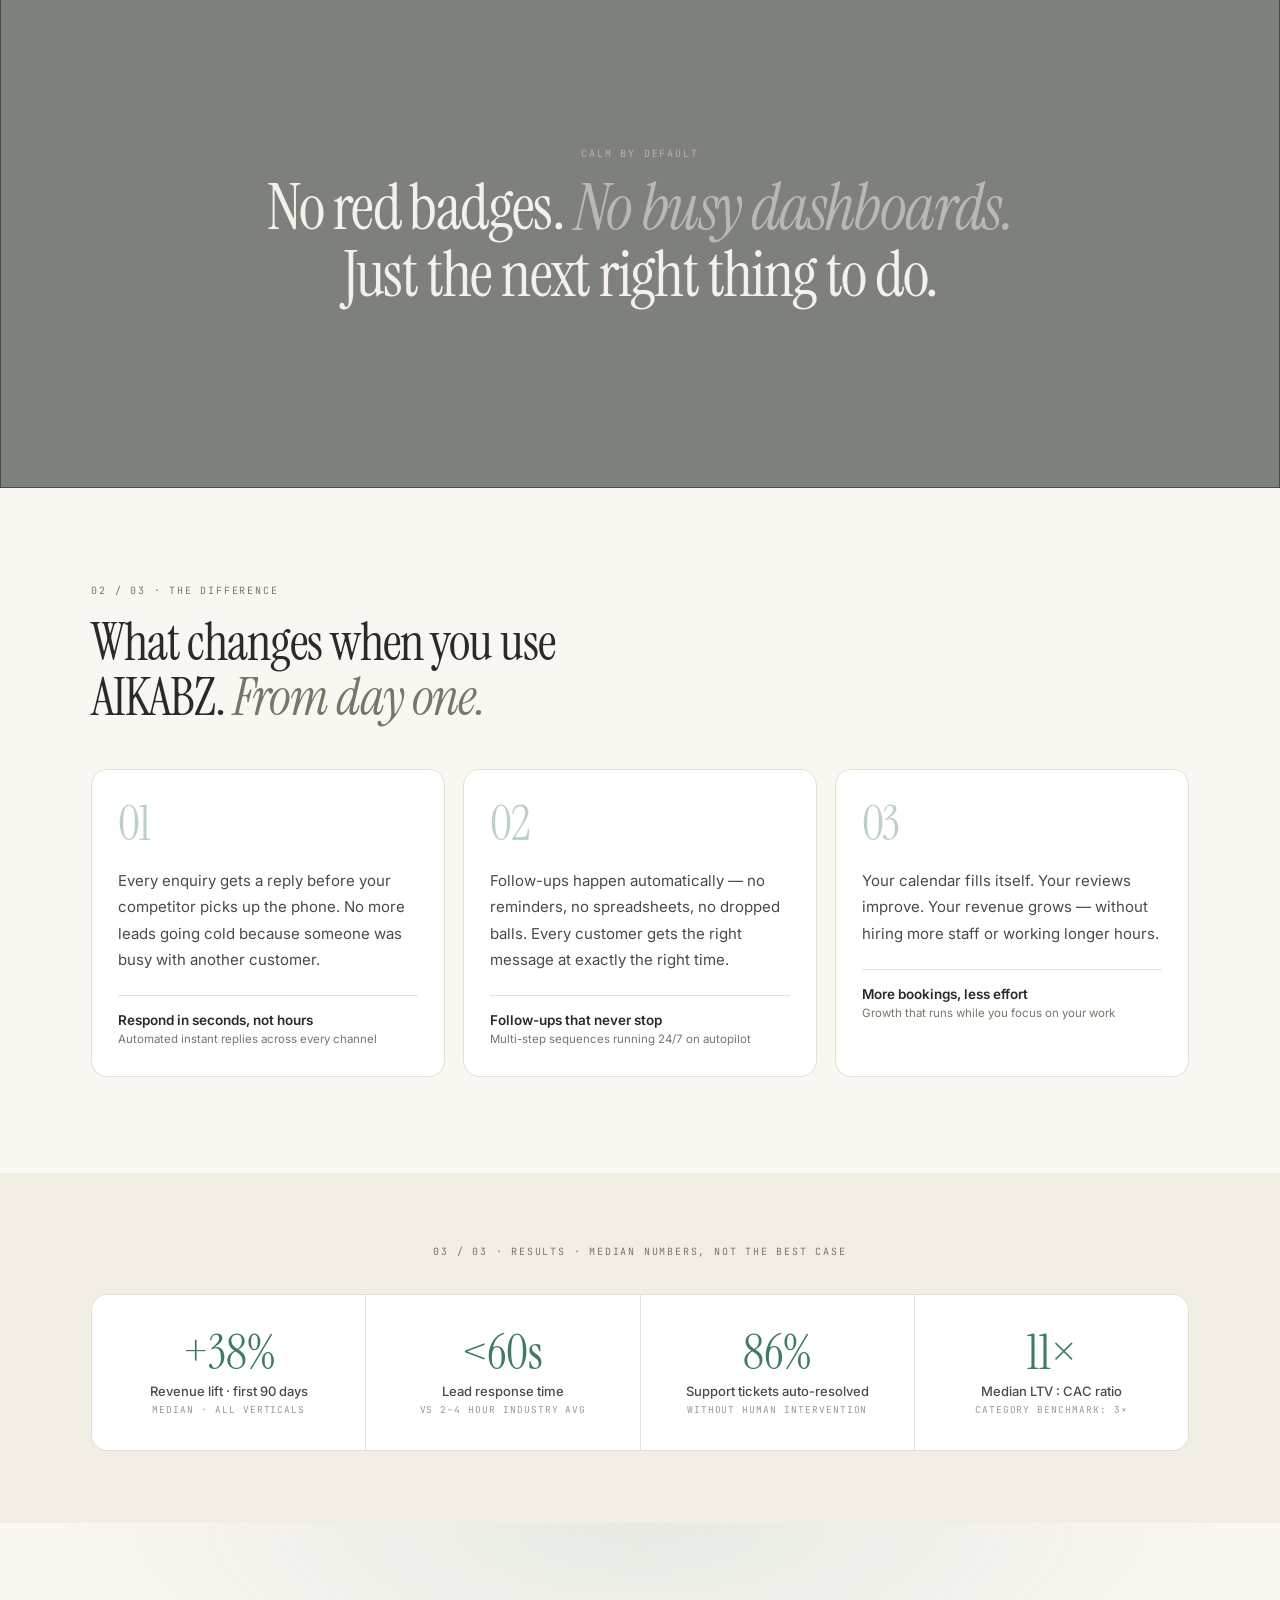
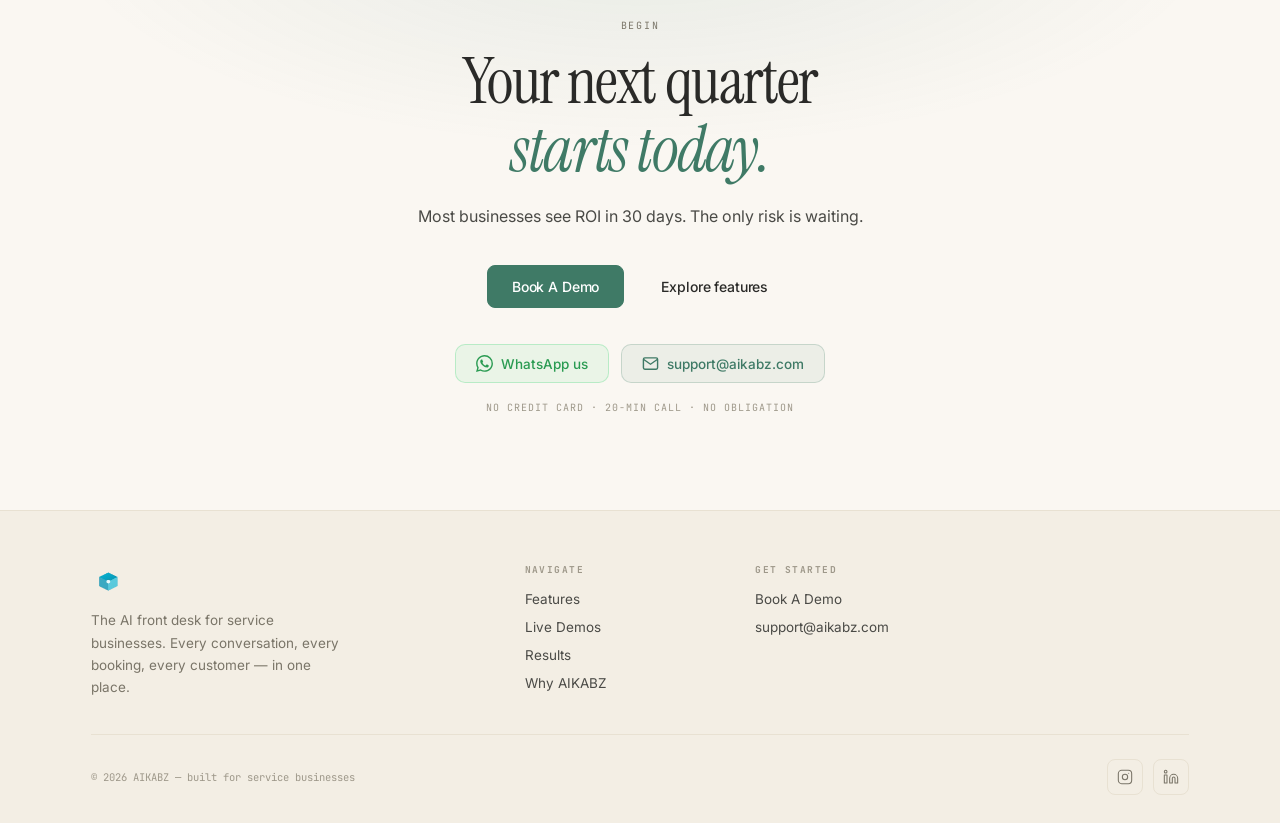
==== commit 9eb5488e: "cvbnhgfddfgfd" ====
--- a/index.html
+++ b/index.html
@@ -802,12 +802,19 @@
       opacity: 1;
       transform: none;
     }
+
     .iphone-wrap.visible .iphone {
-      animation: phoneEnter 1s cubic-bezier(.2,.9,.3,1.1) both;
-    }
+      animation: phoneEnter 1s cubic-bezier(.2, .9, .3, 1.1) both;
+    }
+
     @keyframes phoneEnter {
-      from { transform: rotateY(-24deg) rotateX(8deg) translateY(12px) scale(.96); }
-      to   { transform: rotateY(-10deg) rotateX(3deg); }
+      from {
+        transform: rotateY(-24deg) rotateX(8deg) translateY(12px) scale(.96);
+      }
+
+      to {
+        transform: rotateY(-10deg) rotateX(3deg);
+      }
     }
 
     .iphone {
@@ -839,16 +846,16 @@
         0 0 0 5.5px #686868,
         0 0 0 6.5px #2a2a2c,
         /* inner edge refinement */
-        inset 0 1.5px 0 rgba(255,255,255,.22),
-        inset 0 -1px 0 rgba(0,0,0,.7),
-        inset 1px 0 0 rgba(255,255,255,.08),
-        inset -1px 0 0 rgba(0,0,0,.5),
+        inset 0 1.5px 0 rgba(255, 255, 255, .22),
+        inset 0 -1px 0 rgba(0, 0, 0, .7),
+        inset 1px 0 0 rgba(255, 255, 255, .08),
+        inset -1px 0 0 rgba(0, 0, 0, .5),
         /* ambient drop shadow */
-        0 40px 80px rgba(0,0,0,.5),
-        0 16px 32px rgba(0,0,0,.28),
+        0 40px 80px rgba(0, 0, 0, .5),
+        0 16px 32px rgba(0, 0, 0, .28),
         /* screen-cast teal glow — as if light from display */
-        0 50px 80px rgba(6,105,128,.22),
-        0 60px 40px rgba(6,105,128,.10);
+        0 50px 80px rgba(6, 105, 128, .22),
+        0 60px 40px rgba(6, 105, 128, .10);
       transform-style: preserve-3d;
       /* tilt: slight Y rotation + small X for a natural desk-lean */
       transform: rotateY(-10deg) rotateX(3deg);
@@ -867,13 +874,13 @@
         0 0 0 4.5px #c0c0c4,
         0 0 0 5.5px #787878,
         0 0 0 6.5px #2a2a2c,
-        inset 0 1.5px 0 rgba(255,255,255,.22),
-        inset 0 -1px 0 rgba(0,0,0,.7),
-        inset 1px 0 0 rgba(255,255,255,.08),
-        inset -1px 0 0 rgba(0,0,0,.5),
-        0 48px 100px rgba(0,0,0,.55),
-        0 20px 40px rgba(0,0,0,.3),
-        0 0 80px rgba(6,105,128,.2);
+        inset 0 1.5px 0 rgba(255, 255, 255, .22),
+        inset 0 -1px 0 rgba(0, 0, 0, .7),
+        inset 1px 0 0 rgba(255, 255, 255, .08),
+        inset -1px 0 0 rgba(0, 0, 0, .5),
+        0 48px 100px rgba(0, 0, 0, .55),
+        0 20px 40px rgba(0, 0, 0, .3),
+        0 0 80px rgba(6, 105, 128, .2);
     }
 
     /* flat aluminium side buttons */
@@ -918,141 +925,375 @@
     /* screen inset */
     .iphone-screen {
       position: absolute;
-      top: 4px; left: 4px; right: 4px; bottom: 4px;
+      top: 4px;
+      left: 4px;
+      right: 4px;
+      bottom: 4px;
       border-radius: 40px;
       overflow: hidden;
       background: #000;
-      box-shadow: inset 0 0 0 1px rgba(0,0,0,.9);
+      box-shadow: inset 0 0 0 1px rgba(0, 0, 0, .9);
     }
 
     /* Dynamic Island */
     /* ── Dynamic Island base ── */
     .iphone-island {
       position: absolute;
-      top: 11px; left: 50%;
+      top: 11px;
+      left: 50%;
       transform: translateX(-50%);
       height: 26px;
       background: #000;
       border-radius: 13px;
       z-index: 20;
-      box-shadow: 0 0 0 1.5px #111, 0 2px 10px rgba(0,0,0,.7), inset 0 1px 0 rgba(255,255,255,.06), inset 0 -2px 10px rgba(6,105,128,.18);
-      display: flex; align-items: center; gap: 5px;
-      padding: 0 9px; overflow: hidden;
+      box-shadow: 0 0 0 1.5px #111, 0 2px 10px rgba(0, 0, 0, .7), inset 0 1px 0 rgba(255, 255, 255, .06), inset 0 -2px 10px rgba(6, 105, 128, .18);
+      display: flex;
+      align-items: center;
+      gap: 5px;
+      padding: 0 9px;
+      overflow: hidden;
       width: 108px;
     }
+
     /* shared: left indicator dot */
     .isl-dot {
-      width: 7px; height: 7px; border-radius: 50%; flex-shrink: 0;
-    }
-    .isl-dot-green  { background:#34c759; box-shadow:0 0 5px 2px rgba(52,199,89,.8); animation:dotPulse 1.8s ease-in-out infinite; }
-    .isl-dot-orange { background:#ff9f0a; box-shadow:0 0 5px 2px rgba(255,159,10,.8); animation:dotPulse 2s ease-in-out infinite; }
-    .isl-dot-teal   { background:#066980; box-shadow:0 0 5px 2px rgba(6,105,128,.9); animation:dotPulse 1.6s ease-in-out infinite; }
-    .isl-dot-yellow { background:#ffd60a; box-shadow:0 0 5px 2px rgba(255,214,10,.8); animation:dotPulse 2.2s ease-in-out infinite; }
+      width: 7px;
+      height: 7px;
+      border-radius: 50%;
+      flex-shrink: 0;
+    }
+
+    .isl-dot-green {
+      background: #34c759;
+      box-shadow: 0 0 5px 2px rgba(52, 199, 89, .8);
+      animation: dotPulse 1.8s ease-in-out infinite;
+    }
+
+    .isl-dot-orange {
+      background: #ff9f0a;
+      box-shadow: 0 0 5px 2px rgba(255, 159, 10, .8);
+      animation: dotPulse 2s ease-in-out infinite;
+    }
+
+    .isl-dot-teal {
+      background: #066980;
+      box-shadow: 0 0 5px 2px rgba(6, 105, 128, .9);
+      animation: dotPulse 1.6s ease-in-out infinite;
+    }
+
+    .isl-dot-yellow {
+      background: #ffd60a;
+      box-shadow: 0 0 5px 2px rgba(255, 214, 10, .8);
+      animation: dotPulse 2.2s ease-in-out infinite;
+    }
+
     @keyframes dotPulse {
-      0%,100%{opacity:1;} 50%{opacity:.4;}
+
+      0%,
+      100% {
+        opacity: 1;
+      }
+
+      50% {
+        opacity: .4;
+      }
     }
 
     /* ── 1. Chat: typing dots ── */
-    .isl-typing { display:flex; gap:3px; align-items:center; }
-    .isl-typing i { display:block; width:5px; height:5px; border-radius:50%; background:#066980; animation:typDot 1s ease-in-out infinite; }
-    .isl-typing i:nth-child(2){animation-delay:.18s;}
-    .isl-typing i:nth-child(3){animation-delay:.36s;}
+    .isl-typing {
+      display: flex;
+      gap: 3px;
+      align-items: center;
+    }
+
+    .isl-typing i {
+      display: block;
+      width: 5px;
+      height: 5px;
+      border-radius: 50%;
+      background: #066980;
+      animation: typDot 1s ease-in-out infinite;
+    }
+
+    .isl-typing i:nth-child(2) {
+      animation-delay: .18s;
+    }
+
+    .isl-typing i:nth-child(3) {
+      animation-delay: .36s;
+    }
+
     @keyframes typDot {
-      0%,60%,100%{transform:translateY(0);opacity:.4;}
-      30%{transform:translateY(-4px);opacity:1;}
+
+      0%,
+      60%,
+      100% {
+        transform: translateY(0);
+        opacity: .4;
+      }
+
+      30% {
+        transform: translateY(-4px);
+        opacity: 1;
+      }
     }
 
     /* ── 2. Follow-up: notification badge ── */
     .isl-badge {
-      background:#ff3b30; color:#fff; font-size:8px; font-weight:700;
-      min-width:13px; height:13px; border-radius:7px; display:flex; align-items:center;
-      justify-content:center; padding:0 3px; animation:badgePop .4s cubic-bezier(.2,.9,.3,1.4) both;
-      font-family:var(--sans);
-    }
-    @keyframes badgePop{from{transform:scale(0);}to{transform:scale(1);}}
-    .isl-env { font-size:11px; animation:envShake 3s ease-in-out infinite; }
+      background: #ff3b30;
+      color: #fff;
+      font-size: 8px;
+      font-weight: 700;
+      min-width: 13px;
+      height: 13px;
+      border-radius: 7px;
+      display: flex;
+      align-items: center;
+      justify-content: center;
+      padding: 0 3px;
+      animation: badgePop .4s cubic-bezier(.2, .9, .3, 1.4) both;
+      font-family: var(--sans);
+    }
+
+    @keyframes badgePop {
+      from {
+        transform: scale(0);
+      }
+
+      to {
+        transform: scale(1);
+      }
+    }
+
+    .isl-env {
+      font-size: 11px;
+      animation: envShake 3s ease-in-out infinite;
+    }
+
     @keyframes envShake {
-      0%,90%,100%{transform:rotate(0deg);}
-      92%{transform:rotate(-12deg);}
-      96%{transform:rotate(12deg);}
+
+      0%,
+      90%,
+      100% {
+        transform: rotate(0deg);
+      }
+
+      92% {
+        transform: rotate(-12deg);
+      }
+
+      96% {
+        transform: rotate(12deg);
+      }
     }
 
     /* ── 3. Voice: live call waveform ── */
-    .isl-wave { display:flex; align-items:center; gap:2px; height:14px; }
+    .isl-wave {
+      display: flex;
+      align-items: center;
+      gap: 2px;
+      height: 14px;
+    }
+
     .isl-wave b {
-      display:block; width:3px; border-radius:2px; background:#34c759;
-      animation:voiceBar 0.7s ease-in-out infinite alternate;
-    }
-    .isl-wave b:nth-child(1){height:4px; animation-delay:0s;}
-    .isl-wave b:nth-child(2){height:10px;animation-delay:.1s;}
-    .isl-wave b:nth-child(3){height:14px;animation-delay:.2s;}
-    .isl-wave b:nth-child(4){height:8px; animation-delay:.3s;}
-    .isl-wave b:nth-child(5){height:4px; animation-delay:.4s;}
+      display: block;
+      width: 3px;
+      border-radius: 2px;
+      background: #34c759;
+      animation: voiceBar 0.7s ease-in-out infinite alternate;
+    }
+
+    .isl-wave b:nth-child(1) {
+      height: 4px;
+      animation-delay: 0s;
+    }
+
+    .isl-wave b:nth-child(2) {
+      height: 10px;
+      animation-delay: .1s;
+    }
+
+    .isl-wave b:nth-child(3) {
+      height: 14px;
+      animation-delay: .2s;
+    }
+
+    .isl-wave b:nth-child(4) {
+      height: 8px;
+      animation-delay: .3s;
+    }
+
+    .isl-wave b:nth-child(5) {
+      height: 4px;
+      animation-delay: .4s;
+    }
+
     @keyframes voiceBar {
-      from{transform:scaleY(.3);}
-      to{transform:scaleY(1);}
+      from {
+        transform: scaleY(.3);
+      }
+
+      to {
+        transform: scaleY(1);
+      }
     }
 
     /* ── 4. Support: resolving tick + AI label ── */
-    .isl-resolve { display:flex; align-items:center; animation:tickIn .5s cubic-bezier(.2,.9,.3,1.4) both; }
-    @keyframes tickIn{from{transform:scale(0) rotate(-90deg);}to{transform:scale(1) rotate(0deg);}}
-    .isl-resolve svg { animation:tickSpin 4s linear infinite; }
+    .isl-resolve {
+      display: flex;
+      align-items: center;
+      animation: tickIn .5s cubic-bezier(.2, .9, .3, 1.4) both;
+    }
+
+    @keyframes tickIn {
+      from {
+        transform: scale(0) rotate(-90deg);
+      }
+
+      to {
+        transform: scale(1) rotate(0deg);
+      }
+    }
+
+    .isl-resolve svg {
+      animation: tickSpin 4s linear infinite;
+    }
+
     @keyframes tickSpin {
-      0%,80%,100%{transform:none;} 85%{transform:rotate(360deg);}
-    }
+
+      0%,
+      80%,
+      100% {
+        transform: none;
+      }
+
+      85% {
+        transform: rotate(360deg);
+      }
+    }
+
     .isl-ai {
-      font-size:8px; font-weight:700; color:#066980; letter-spacing:.06em;
-      font-family:var(--mono); animation:aiFlicker 2s ease-in-out infinite;
-    }
+      font-size: 8px;
+      font-weight: 700;
+      color: #066980;
+      letter-spacing: .06em;
+      font-family: var(--mono);
+      animation: aiFlicker 2s ease-in-out infinite;
+    }
+
     @keyframes aiFlicker {
-      0%,90%,100%{opacity:1;} 95%{opacity:.2;}
+
+      0%,
+      90%,
+      100% {
+        opacity: 1;
+      }
+
+      95% {
+        opacity: .2;
+      }
     }
 
     /* ── 5. Reputation: star + score ── */
     .isl-star {
-      font-size:13px; color:#ffd60a; line-height:1;
-      animation:starGlow 2s ease-in-out infinite;
-      text-shadow: 0 0 6px rgba(255,214,10,.8);
-    }
+      font-size: 13px;
+      color: #ffd60a;
+      line-height: 1;
+      animation: starGlow 2s ease-in-out infinite;
+      text-shadow: 0 0 6px rgba(255, 214, 10, .8);
+    }
+
     @keyframes starGlow {
-      0%,100%{text-shadow:0 0 6px rgba(255,214,10,.8);}
-      50%{text-shadow:0 0 14px rgba(255,214,10,1),0 0 24px rgba(255,214,10,.4);}
-    }
+
+      0%,
+      100% {
+        text-shadow: 0 0 6px rgba(255, 214, 10, .8);
+      }
+
+      50% {
+        text-shadow: 0 0 14px rgba(255, 214, 10, 1), 0 0 24px rgba(255, 214, 10, .4);
+      }
+    }
+
     .isl-score {
-      font-size:9px; font-weight:700; color:#fff; font-family:var(--mono);
+      font-size: 9px;
+      font-weight: 700;
+      color: #fff;
+      font-family: var(--mono);
     }
 
     /* ── 6. Analytics: score bars ── */
-    .isl-bars { display:flex; align-items:flex-end; gap:2px; height:14px; }
+    .isl-bars {
+      display: flex;
+      align-items: flex-end;
+      gap: 2px;
+      height: 14px;
+    }
+
     .isl-bars s {
-      display:block; width:4px; border-radius:1px 1px 0 0; background:#066980;
-      text-decoration:none; animation:barRise 1.4s ease-in-out infinite alternate;
-    }
-    .isl-bars s:nth-child(1){height:5px; animation-delay:0s;}
-    .isl-bars s:nth-child(2){height:9px; animation-delay:.15s;}
-    .isl-bars s:nth-child(3){height:14px;animation-delay:.3s; background:#34c759;}
-    .isl-bars s:nth-child(4){height:7px; animation-delay:.45s;}
-    .isl-bars s:nth-child(5){height:11px;animation-delay:.6s;}
+      display: block;
+      width: 4px;
+      border-radius: 1px 1px 0 0;
+      background: #066980;
+      text-decoration: none;
+      animation: barRise 1.4s ease-in-out infinite alternate;
+    }
+
+    .isl-bars s:nth-child(1) {
+      height: 5px;
+      animation-delay: 0s;
+    }
+
+    .isl-bars s:nth-child(2) {
+      height: 9px;
+      animation-delay: .15s;
+    }
+
+    .isl-bars s:nth-child(3) {
+      height: 14px;
+      animation-delay: .3s;
+      background: #34c759;
+    }
+
+    .isl-bars s:nth-child(4) {
+      height: 7px;
+      animation-delay: .45s;
+    }
+
+    .isl-bars s:nth-child(5) {
+      height: 11px;
+      animation-delay: .6s;
+    }
+
     @keyframes barRise {
-      from{opacity:.4;transform:scaleY(.4);}
-      to{opacity:1;transform:scaleY(1);}
+      from {
+        opacity: .4;
+        transform: scaleY(.4);
+      }
+
+      to {
+        opacity: 1;
+        transform: scaleY(1);
+      }
     }
 
 
     /* Screen glass reflection */
     .iphone-screen::after {
       content: '';
-      position: absolute; inset: 0; z-index: 99; pointer-events: none;
+      position: absolute;
+      inset: 0;
+      z-index: 99;
+      pointer-events: none;
       border-radius: inherit;
-      background: linear-gradient(
-        132deg,
-        rgba(255,255,255,.09) 0%,
-        rgba(255,255,255,.03) 22%,
-        transparent 45%,
-        transparent 75%,
-        rgba(255,255,255,.04) 100%
-      );
-    }
+      background: linear-gradient(132deg,
+          rgba(255, 255, 255, .09) 0%,
+          rgba(255, 255, 255, .03) 22%,
+          transparent 45%,
+          transparent 75%,
+          rgba(255, 255, 255, .04) 100%);
+    }
+
     /* home indicator */
     .iphone-home {
       position: absolute;
@@ -1780,7 +2021,7 @@
     <div class="demo-row" data-demo="chat">
       <div class="demo-copy reveal">
         <div class="sec-num">01 · AI Kabz AI Front Desk</div>
-        <h3 class="demo-name">Instant AI responses,<em> around the clock</em></h3>
+        <h3 class="demo-name">AI that responds in seconds, day or night,<em> around the clock</em></h3>
         <p class="demo-desc">AI Kabz handles every inbound enquiry across WhatsApp, Instagram DMs, email, and more —
           qualifying leads, answering questions, and booking slots in under 3 seconds.</p>
         <ul class="demo-bullets">
@@ -1794,14 +2035,15 @@
         <div class="iphone-wrap" id="phone-chat">
           <div class="iphone">
             <div class="iphone-screen">
-              </div>
-        <div class="iphone-island island-chat"><span class="isl-dot isl-dot-green"></span><span class="isl-typing"><i></i><i></i><i></i></span></div>
-              <div class="iphone-content" id="screen-chat"></div>
-              <div class="iphone-home"></div>
             </div>
+            <div class="iphone-island island-chat"><span class="isl-dot isl-dot-green"></span><span
+                class="isl-typing"><i></i><i></i><i></i></span></div>
+            <div class="iphone-content" id="screen-chat"></div>
+            <div class="iphone-home"></div>
           </div>
         </div>
       </div>
+    </div>
     </div>
 
     <!-- Demo 2: Smart Follow-Up -->
@@ -1822,14 +2064,15 @@
         <div class="iphone-wrap" id="phone-followup">
           <div class="iphone">
             <div class="iphone-screen">
-              </div>
-        <div class="iphone-island island-followup"><span class="isl-dot isl-dot-orange"></span><span class="isl-badge">3</span><span class="isl-env">✉</span></div>
-              <div class="iphone-content" id="screen-followup"></div>
-              <div class="iphone-home"></div>
             </div>
+            <div class="iphone-island island-followup"><span class="isl-dot isl-dot-orange"></span><span
+                class="isl-badge">3</span><span class="isl-env">✉</span></div>
+            <div class="iphone-content" id="screen-followup"></div>
+            <div class="iphone-home"></div>
           </div>
         </div>
       </div>
+    </div>
     </div>
 
     <!-- Demo 3: Voice AI -->
@@ -1850,14 +2093,15 @@
         <div class="iphone-wrap" id="phone-voice">
           <div class="iphone">
             <div class="iphone-screen">
-              </div>
-        <div class="iphone-island island-voice"><span class="isl-dot isl-dot-green"></span><span class="isl-wave"><b></b><b></b><b></b><b></b><b></b></span></div>
-              <div class="iphone-content" id="screen-voice"></div>
-              <div class="iphone-home"></div>
             </div>
+            <div class="iphone-island island-voice"><span class="isl-dot isl-dot-green"></span><span
+                class="isl-wave"><b></b><b></b><b></b><b></b><b></b></span></div>
+            <div class="iphone-content" id="screen-voice"></div>
+            <div class="iphone-home"></div>
           </div>
         </div>
       </div>
+    </div>
     </div>
 
     <!-- Demo 4: AI Support -->
@@ -1878,14 +2122,18 @@
         <div class="iphone-wrap" id="phone-support">
           <div class="iphone">
             <div class="iphone-screen">
-              </div>
-        <div class="iphone-island island-support"><span class="isl-dot isl-dot-teal"></span><span class="isl-resolve"><svg width="12" height="12" viewBox="0 0 12 12" fill="none" stroke="#34d399" stroke-width="2" stroke-linecap="round"><path d="M2 6l3 3 5-5"/></svg></span><span class="isl-ai">AI</span></div>
-              <div class="iphone-content" id="screen-support"></div>
-              <div class="iphone-home"></div>
             </div>
+            <div class="iphone-island island-support"><span class="isl-dot isl-dot-teal"></span><span
+                class="isl-resolve"><svg width="12" height="12" viewBox="0 0 12 12" fill="none" stroke="#34d399"
+                  stroke-width="2" stroke-linecap="round">
+                  <path d="M2 6l3 3 5-5" />
+                </svg></span><span class="isl-ai">AI</span></div>
+            <div class="iphone-content" id="screen-support"></div>
+            <div class="iphone-home"></div>
           </div>
         </div>
       </div>
+    </div>
     </div>
 
     <!-- Demo 5: Reputation -->
@@ -1906,14 +2154,15 @@
         <div class="iphone-wrap" id="phone-reputation">
           <div class="iphone">
             <div class="iphone-screen">
-              </div>
-        <div class="iphone-island island-reputation"><span class="isl-dot isl-dot-yellow"></span><span class="isl-star">★</span><span class="isl-score">4.8</span></div>
-              <div class="iphone-content" id="screen-reputation"></div>
-              <div class="iphone-home"></div>
             </div>
+            <div class="iphone-island island-reputation"><span class="isl-dot isl-dot-yellow"></span><span
+                class="isl-star">★</span><span class="isl-score">4.8</span></div>
+            <div class="iphone-content" id="screen-reputation"></div>
+            <div class="iphone-home"></div>
           </div>
         </div>
       </div>
+    </div>
     </div>
 
     <!-- Demo 6: Call Analytics -->
@@ -1934,14 +2183,15 @@
         <div class="iphone-wrap" id="phone-analytics">
           <div class="iphone">
             <div class="iphone-screen">
-              </div>
-        <div class="iphone-island island-analytics"><span class="isl-dot isl-dot-teal"></span><span class="isl-bars"><s></s><s></s><s></s><s></s><s></s></span></div>
-              <div class="iphone-content" id="screen-analytics"></div>
-              <div class="iphone-home"></div>
             </div>
+            <div class="iphone-island island-analytics"><span class="isl-dot isl-dot-teal"></span><span
+                class="isl-bars"><s></s><s></s><s></s><s></s><s></s></span></div>
+            <div class="iphone-content" id="screen-analytics"></div>
+            <div class="iphone-home"></div>
           </div>
         </div>
       </div>
+    </div>
     </div>
   </section>
 
@@ -2576,22 +2826,22 @@
 
       document.querySelectorAll('.demo-row[data-demo]').forEach(row => io.observe(row));
 
-    /* ── Mouse parallax — phone follows cursor ───────────────────── */
-    document.querySelectorAll('.demo-phone-panel').forEach(panel => {
-      const phone = panel.querySelector('.iphone');
-      if (!phone) return;
-      panel.addEventListener('mousemove', e => {
-        const r = panel.getBoundingClientRect();
-        const dx = (e.clientX - r.left  - r.width  / 2) / (r.width  / 2);
-        const dy = (e.clientY - r.top   - r.height / 2) / (r.height / 2);
-        phone.style.transform = `rotateY(${-10 + dx * 7}deg) rotateX(${3 - dy * 5}deg)`;
-        phone.style.transition = 'transform .08s linear, box-shadow .4s';
+      /* ── Mouse parallax — phone follows cursor ───────────────────── */
+      document.querySelectorAll('.demo-phone-panel').forEach(panel => {
+        const phone = panel.querySelector('.iphone');
+        if (!phone) return;
+        panel.addEventListener('mousemove', e => {
+          const r = panel.getBoundingClientRect();
+          const dx = (e.clientX - r.left - r.width / 2) / (r.width / 2);
+          const dy = (e.clientY - r.top - r.height / 2) / (r.height / 2);
+          phone.style.transform = `rotateY(${-10 + dx * 7}deg) rotateX(${3 - dy * 5}deg)`;
+          phone.style.transition = 'transform .08s linear, box-shadow .4s';
+        });
+        panel.addEventListener('mouseleave', () => {
+          phone.style.transform = '';
+          phone.style.transition = 'transform .65s cubic-bezier(.2,.7,.2,1), box-shadow .4s';
+        });
       });
-      panel.addEventListener('mouseleave', () => {
-        phone.style.transform = '';
-        phone.style.transition = 'transform .65s cubic-bezier(.2,.7,.2,1), box-shadow .4s';
-      });
-    });
 
     })();
   </script>
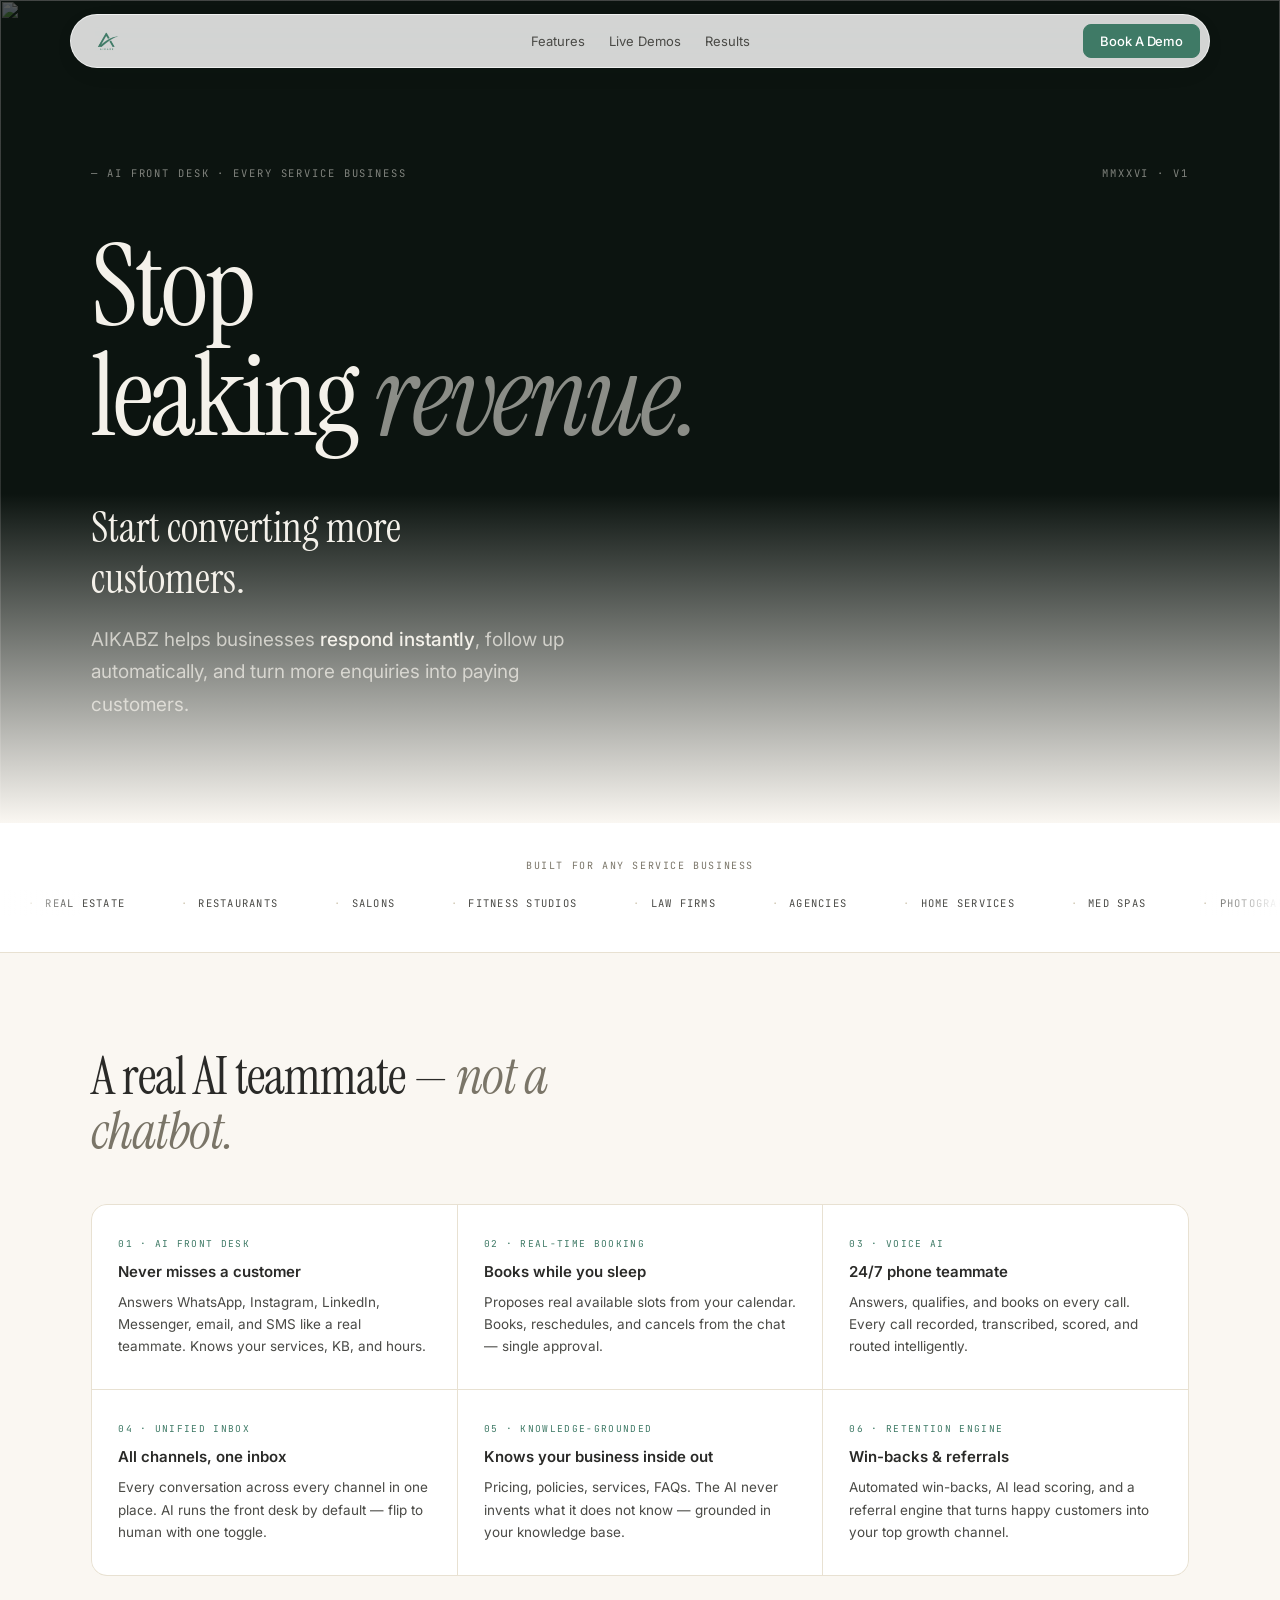
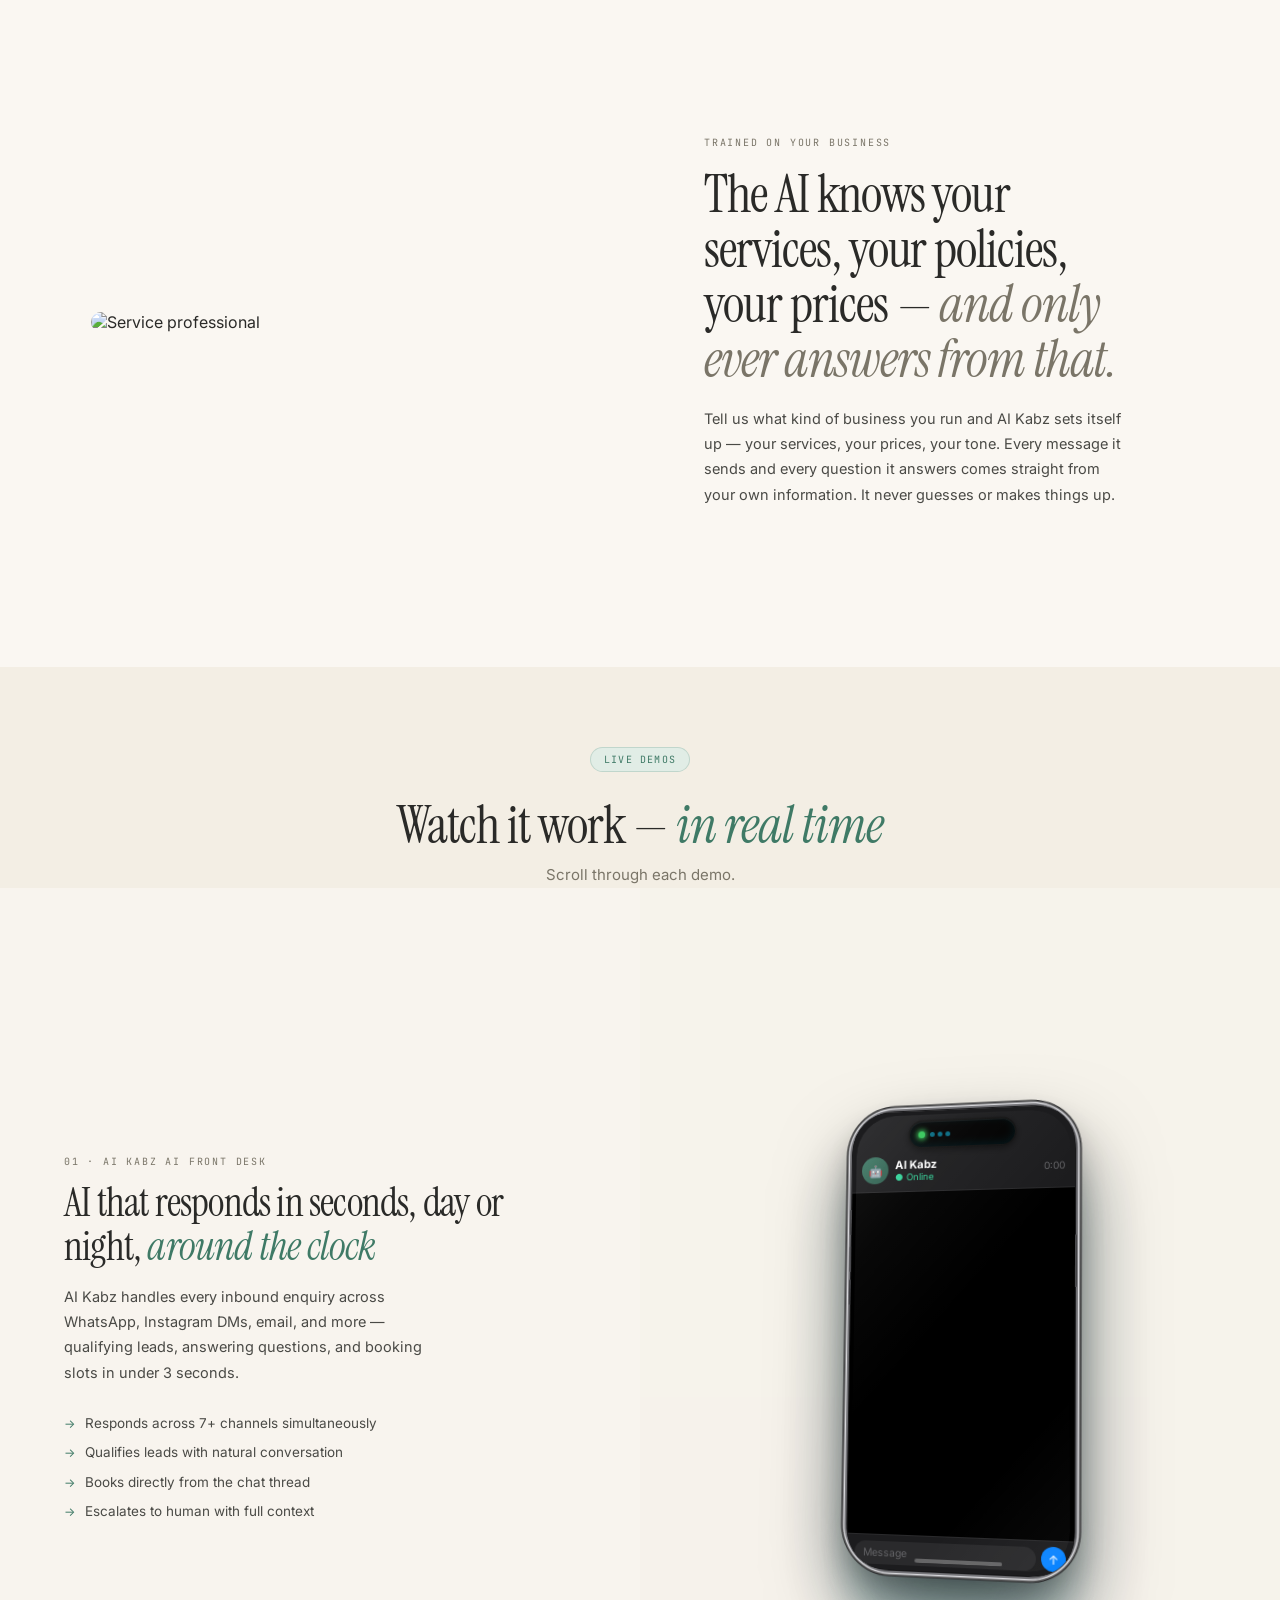
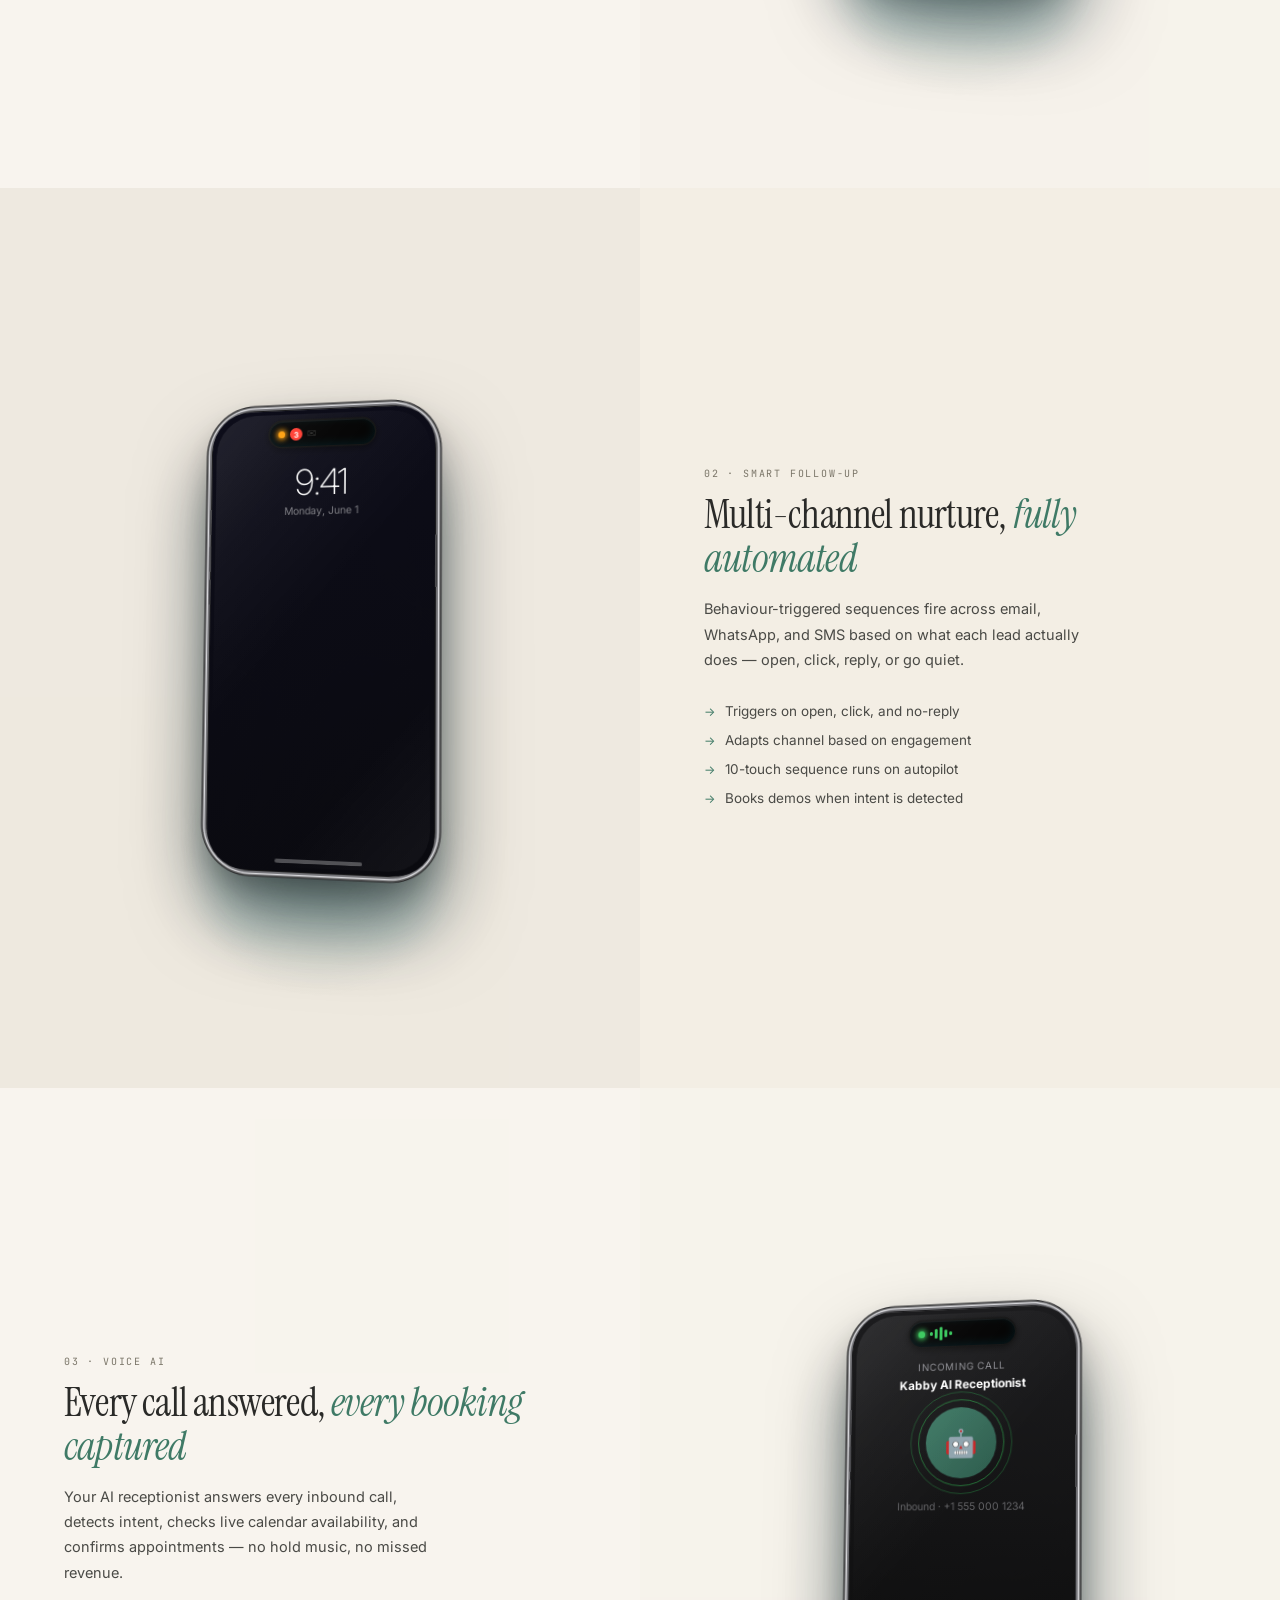
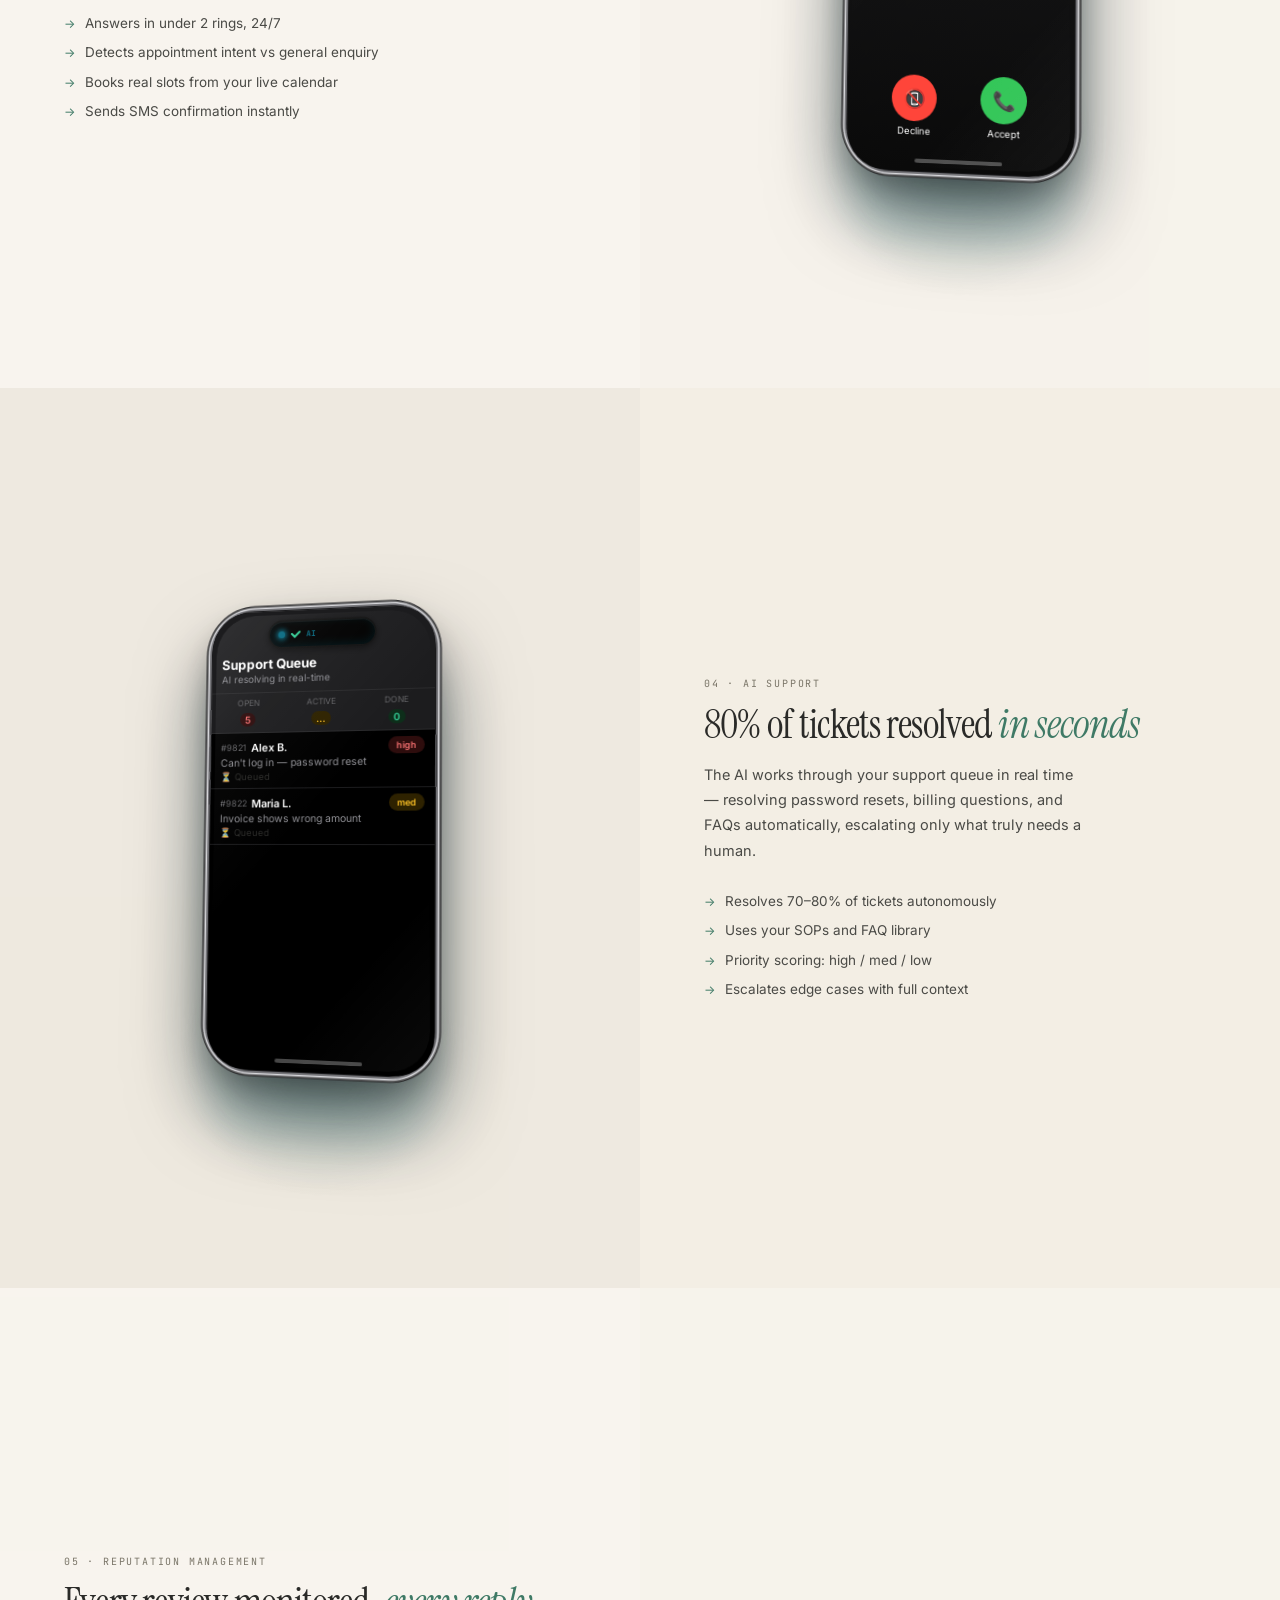
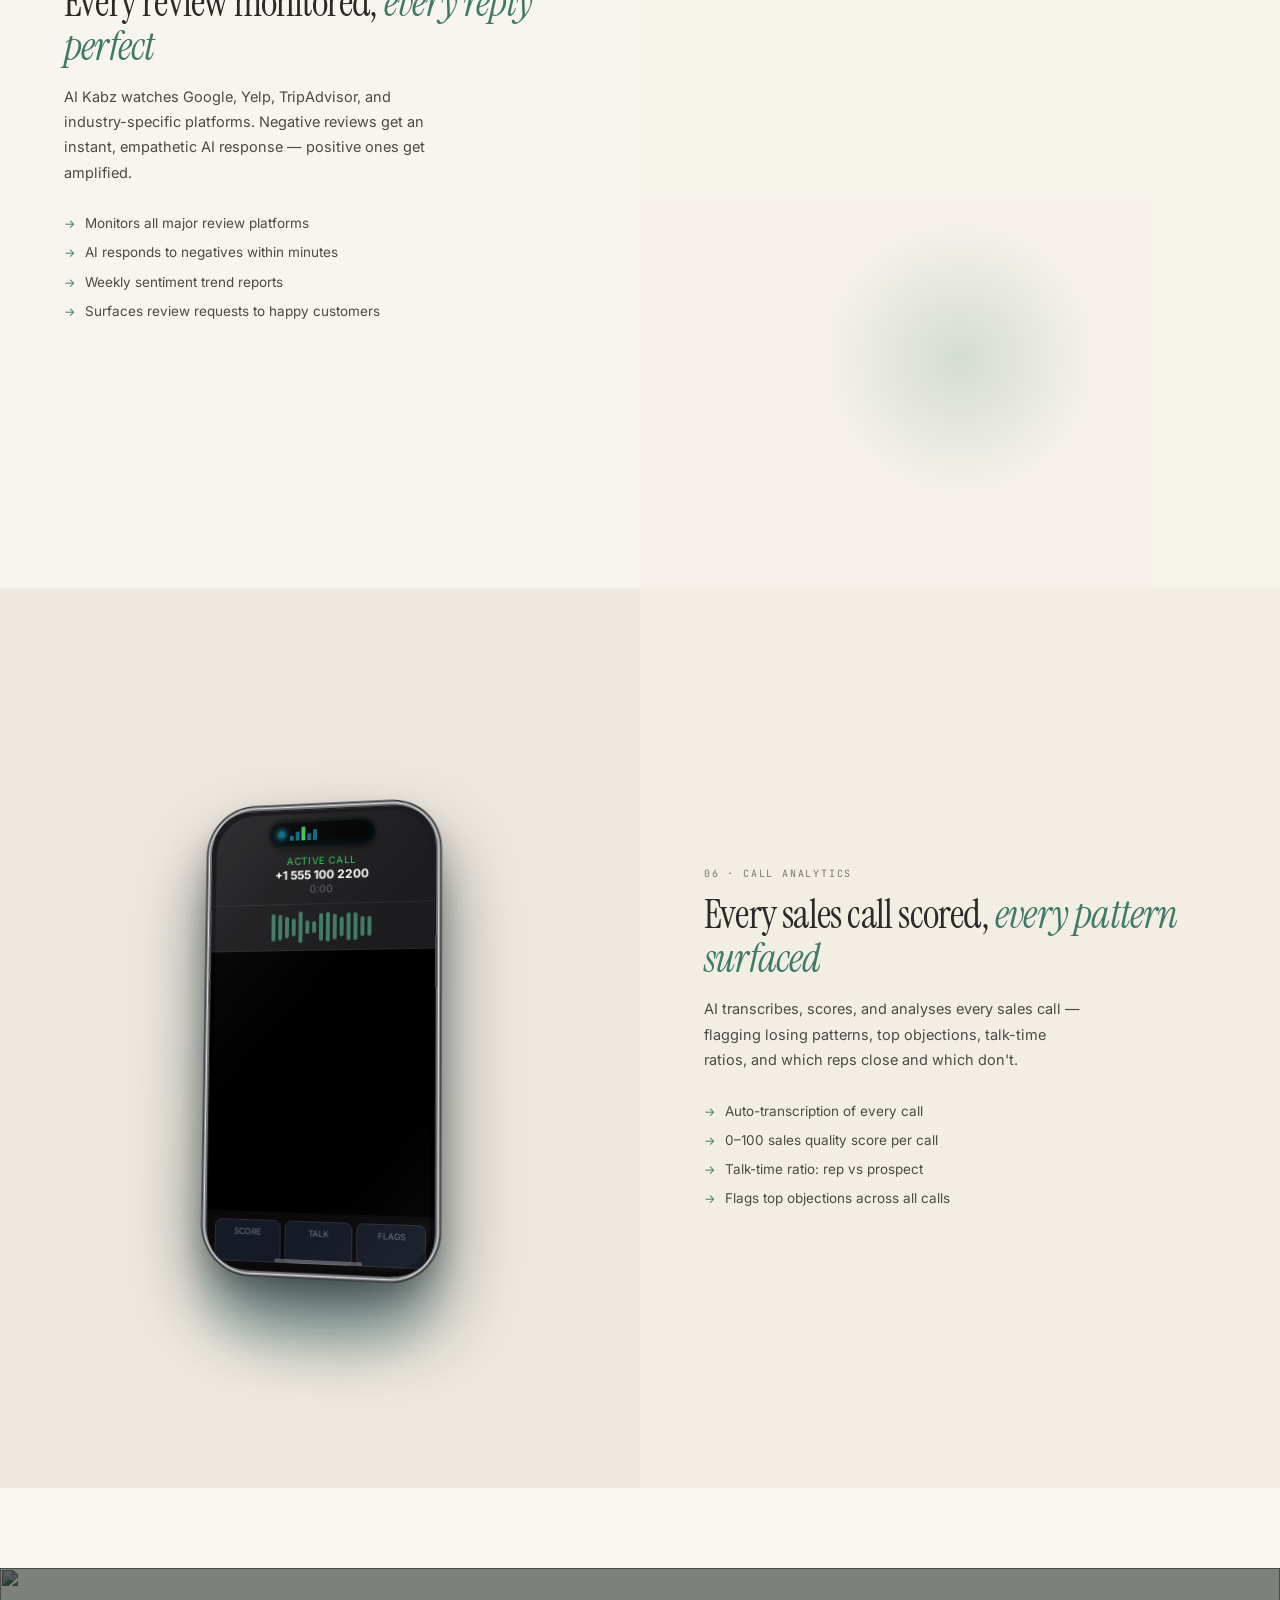
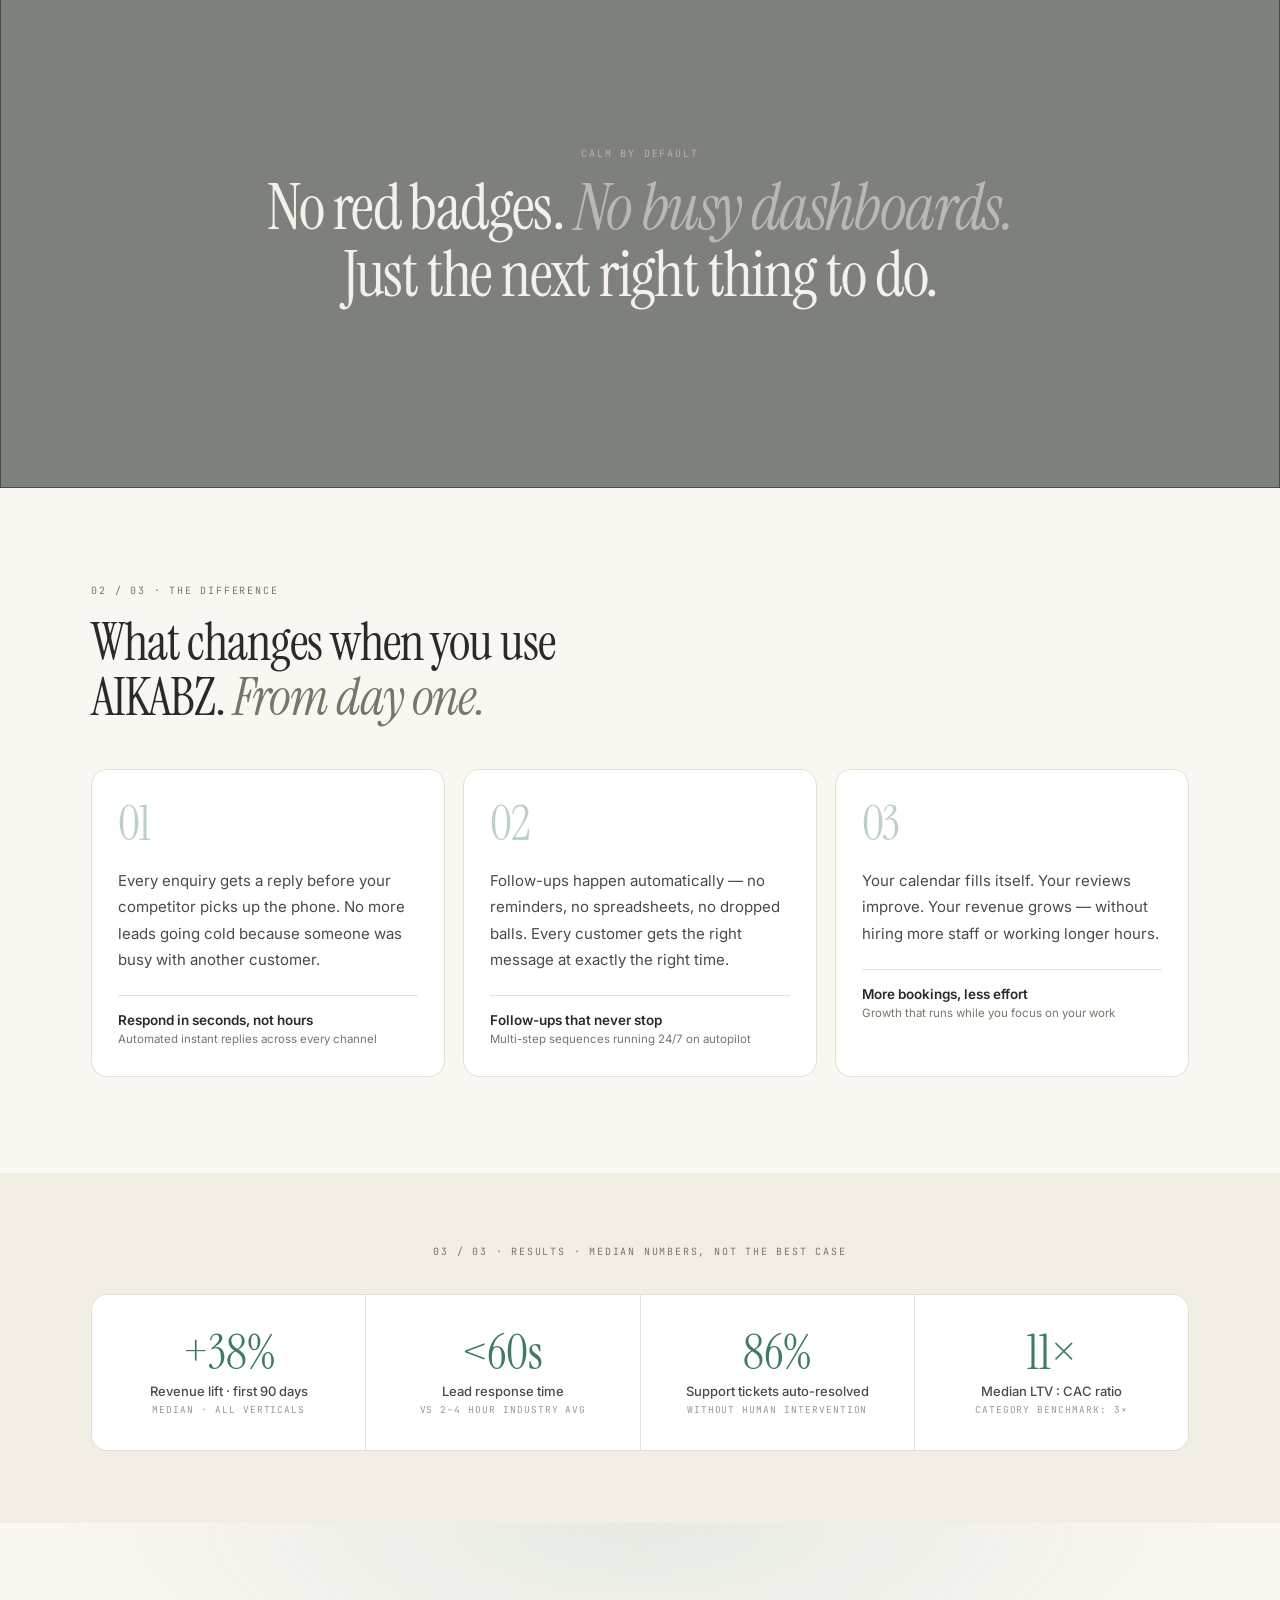
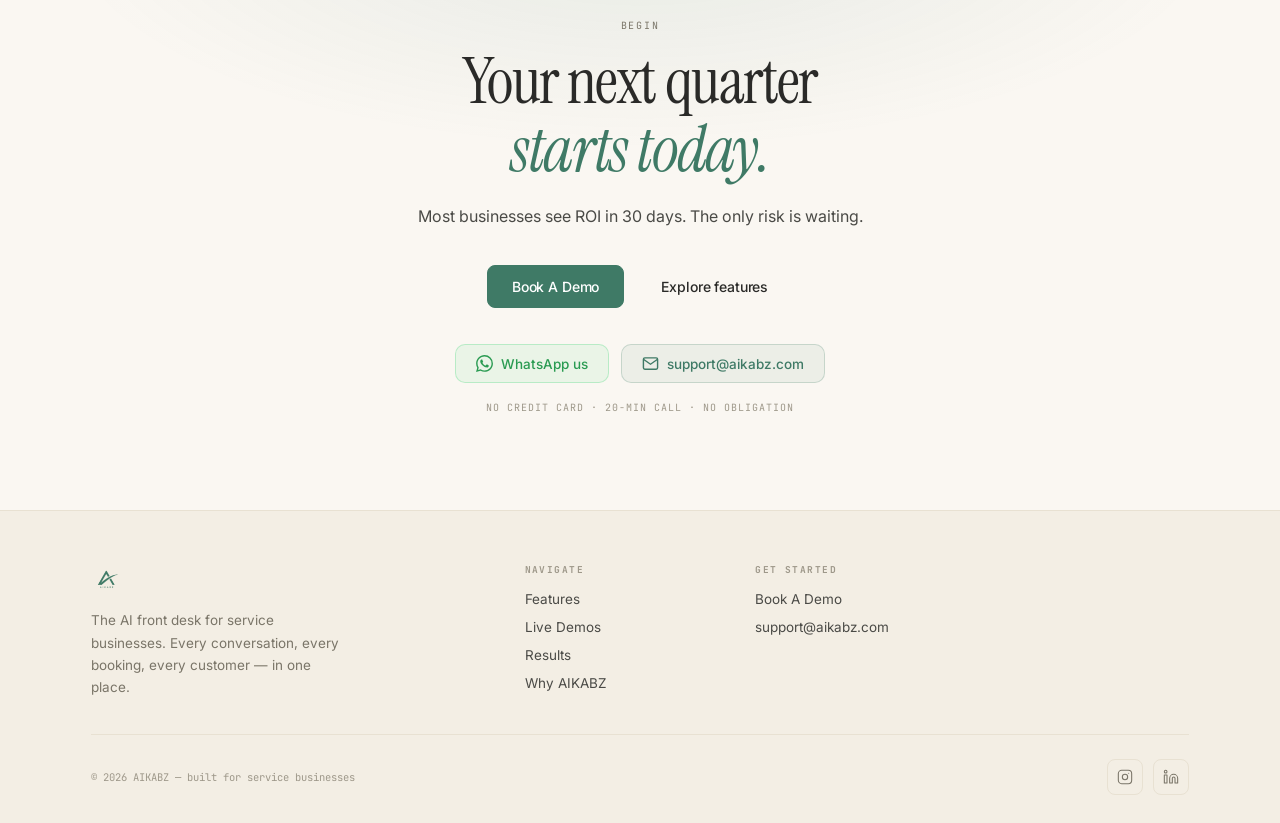
==== commit ebf528e2: "dfdsfd" ====
--- a/index.html
+++ b/index.html
@@ -3,7 +3,7 @@
 
 <head>
   <meta charset="UTF-8">
-  <link rel="icon" type="image/png" href="logo.png">
+  <link rel="icon" type="image/png" href="logo-new.png">
   <meta name="viewport" content="width=device-width, initial-scale=1.0">
   <meta name="theme-color" content="#FAF7F2">
   <meta name="description"
@@ -1865,7 +1865,7 @@
   <!-- ────────────────── NAV ────────────────── -->
   <nav id="nav">
     <a href="#top" class="nav-logo">
-      <img src="logo.png" alt="AIKABZ" style="height:32px;width:auto;display:block;">
+      <img src="logo-new.png" alt="AIKABZ" style="height:32px;width:auto;display:block;">
     </a>
     <div class="nav-links">
       <a href="#features">Features</a>
@@ -2000,7 +2000,7 @@
           <div class="sec-num">Trained on YOUR business</div>
           <h2 class="sec-h" style="margin-bottom:0;">The AI knows your services, your policies, your prices —<em> and
               only ever answers from that.</em></h2>
-          <p>Tell us what kind of business you run and AIKABZ sets itself up — your services, your prices, your tone.
+          <p>Tell us what kind of business you run and AI Kabz sets itself up — your services, your prices, your tone.
             Every message it sends and every question it answers comes straight from your own information. It never
             guesses or makes things up.</p>
         </div>
@@ -2141,7 +2141,8 @@
       <div class="demo-copy reveal">
         <div class="sec-num">05 · Reputation Management</div>
         <h3 class="demo-name">Every review monitored,<em> every reply perfect</em></h3>
-        <p class="demo-desc">AIKABZ watches Google, Yelp, TripAdvisor, and industry-specific platforms. Negative reviews
+        <p class="demo-desc">AI Kabz watches Google, Yelp, TripAdvisor, and industry-specific platforms. Negative
+          reviews
           get an instant, empathetic AI response — positive ones get amplified.</p>
         <ul class="demo-bullets">
           <li>Monitors all major review platforms</li>
@@ -2324,7 +2325,7 @@
     <div class="wrap">
       <div class="foot-grid">
         <div>
-          <a href="#top" class="nav-logo"><img src="logo.png" alt="AIKABZ"
+          <a href="#top" class="nav-logo"><img src="logo-new.png" alt="AIKABZ"
               style="height:32px;width:auto;display:block;"></a>
           <p class="foot-tag">The AI front desk for service businesses. Every conversation, every booking, every
             customer — in one place.</p>
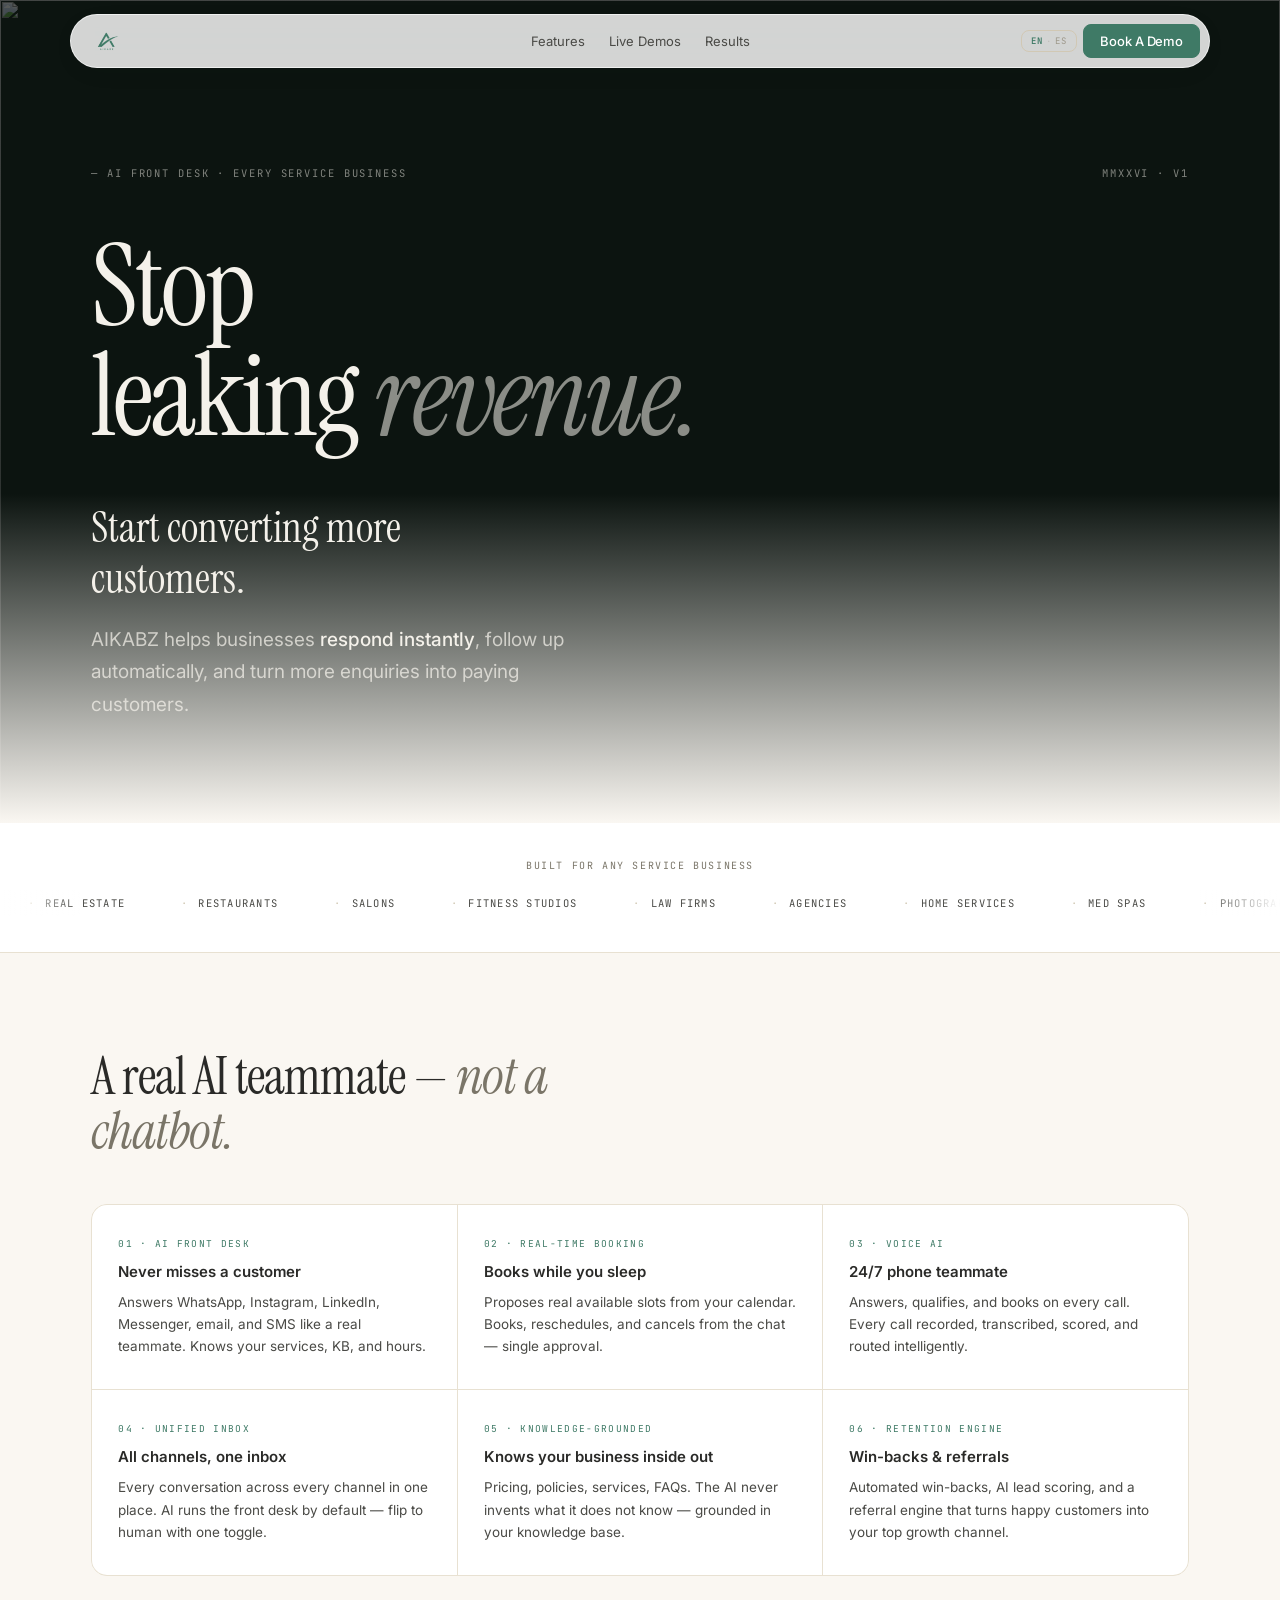
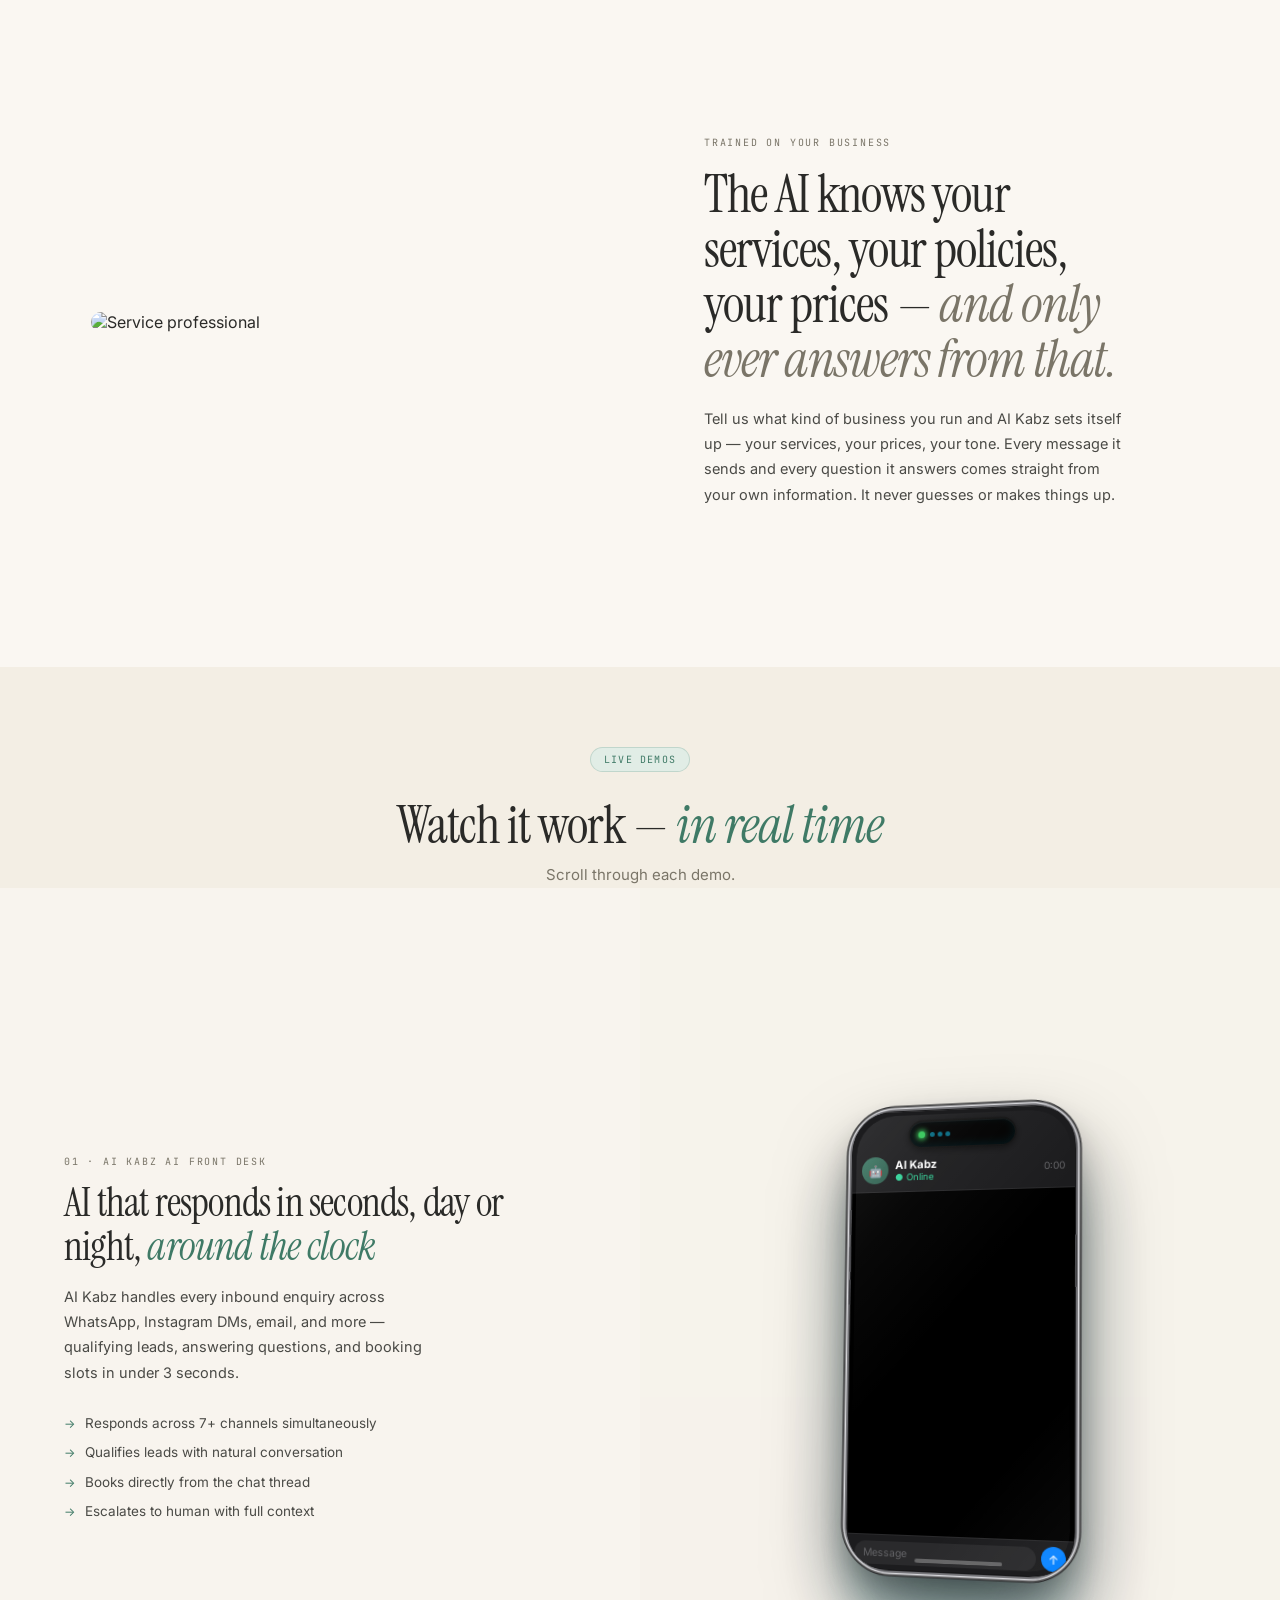
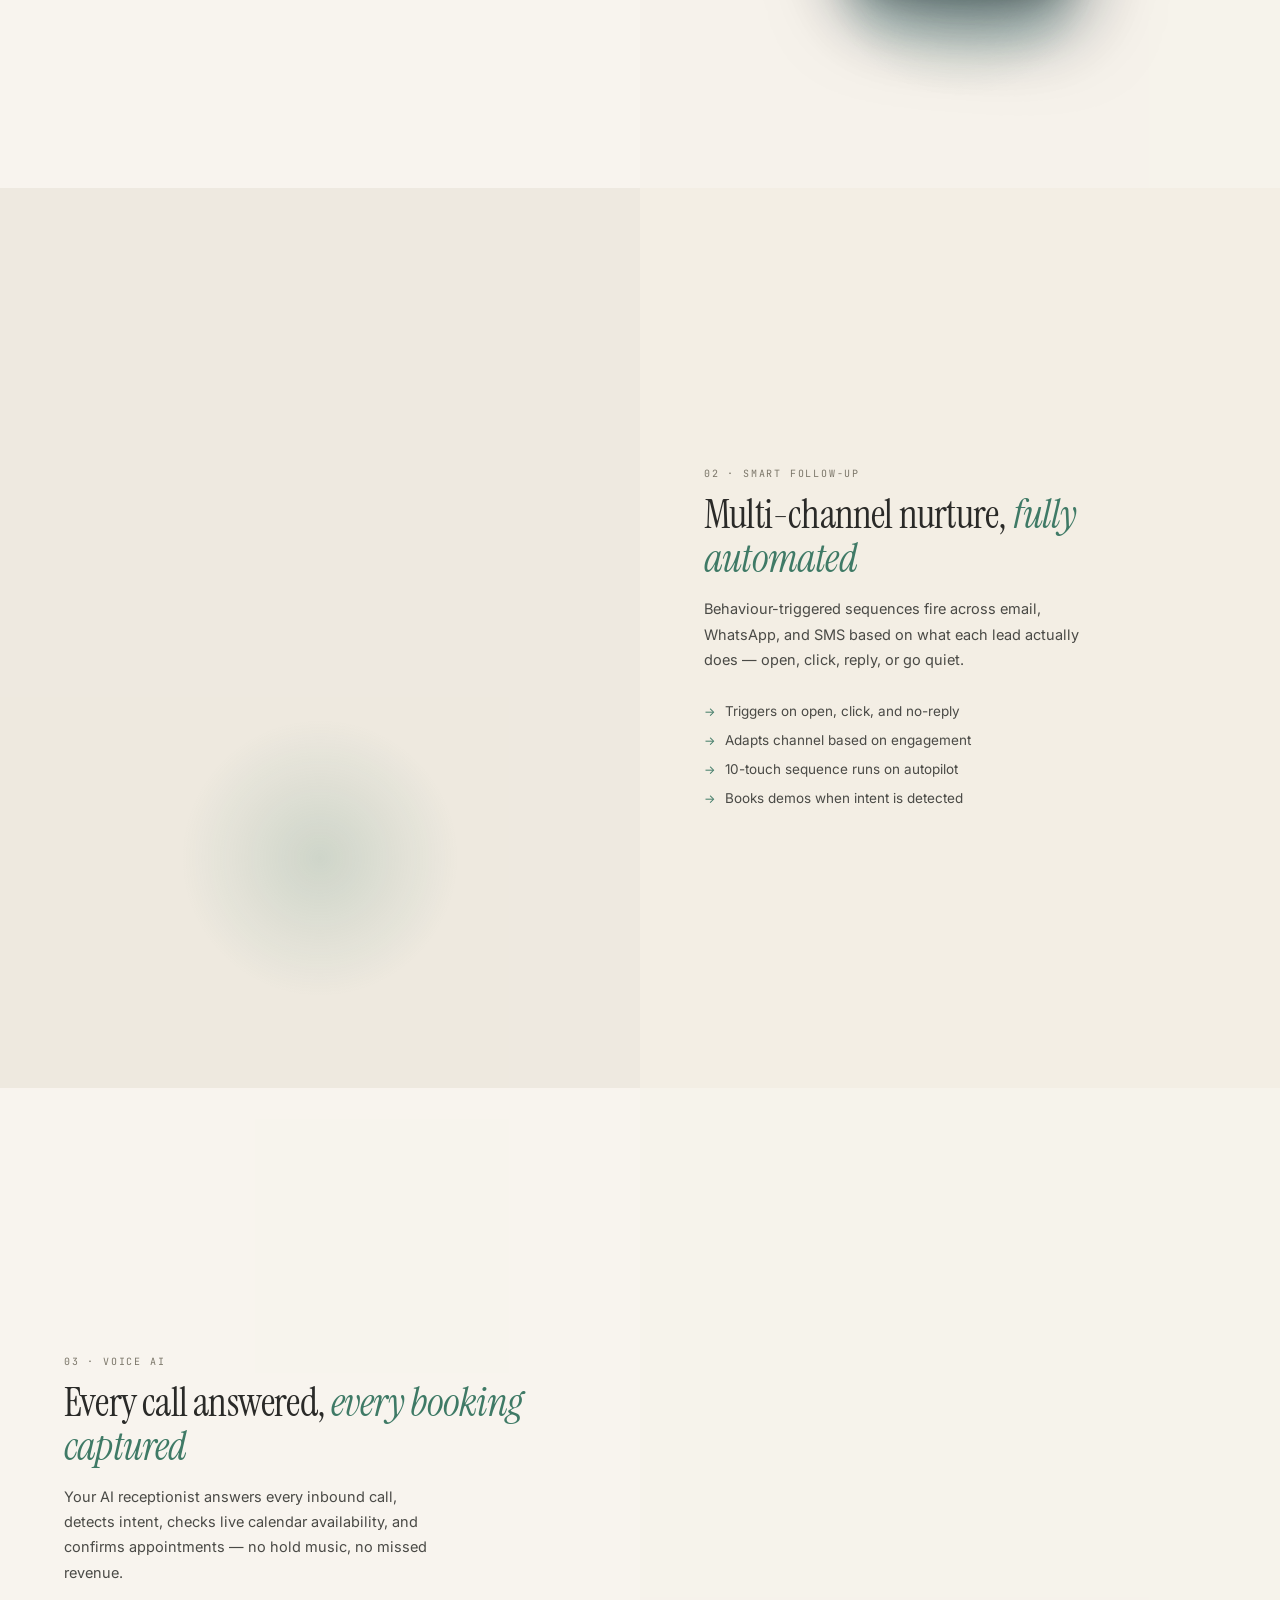
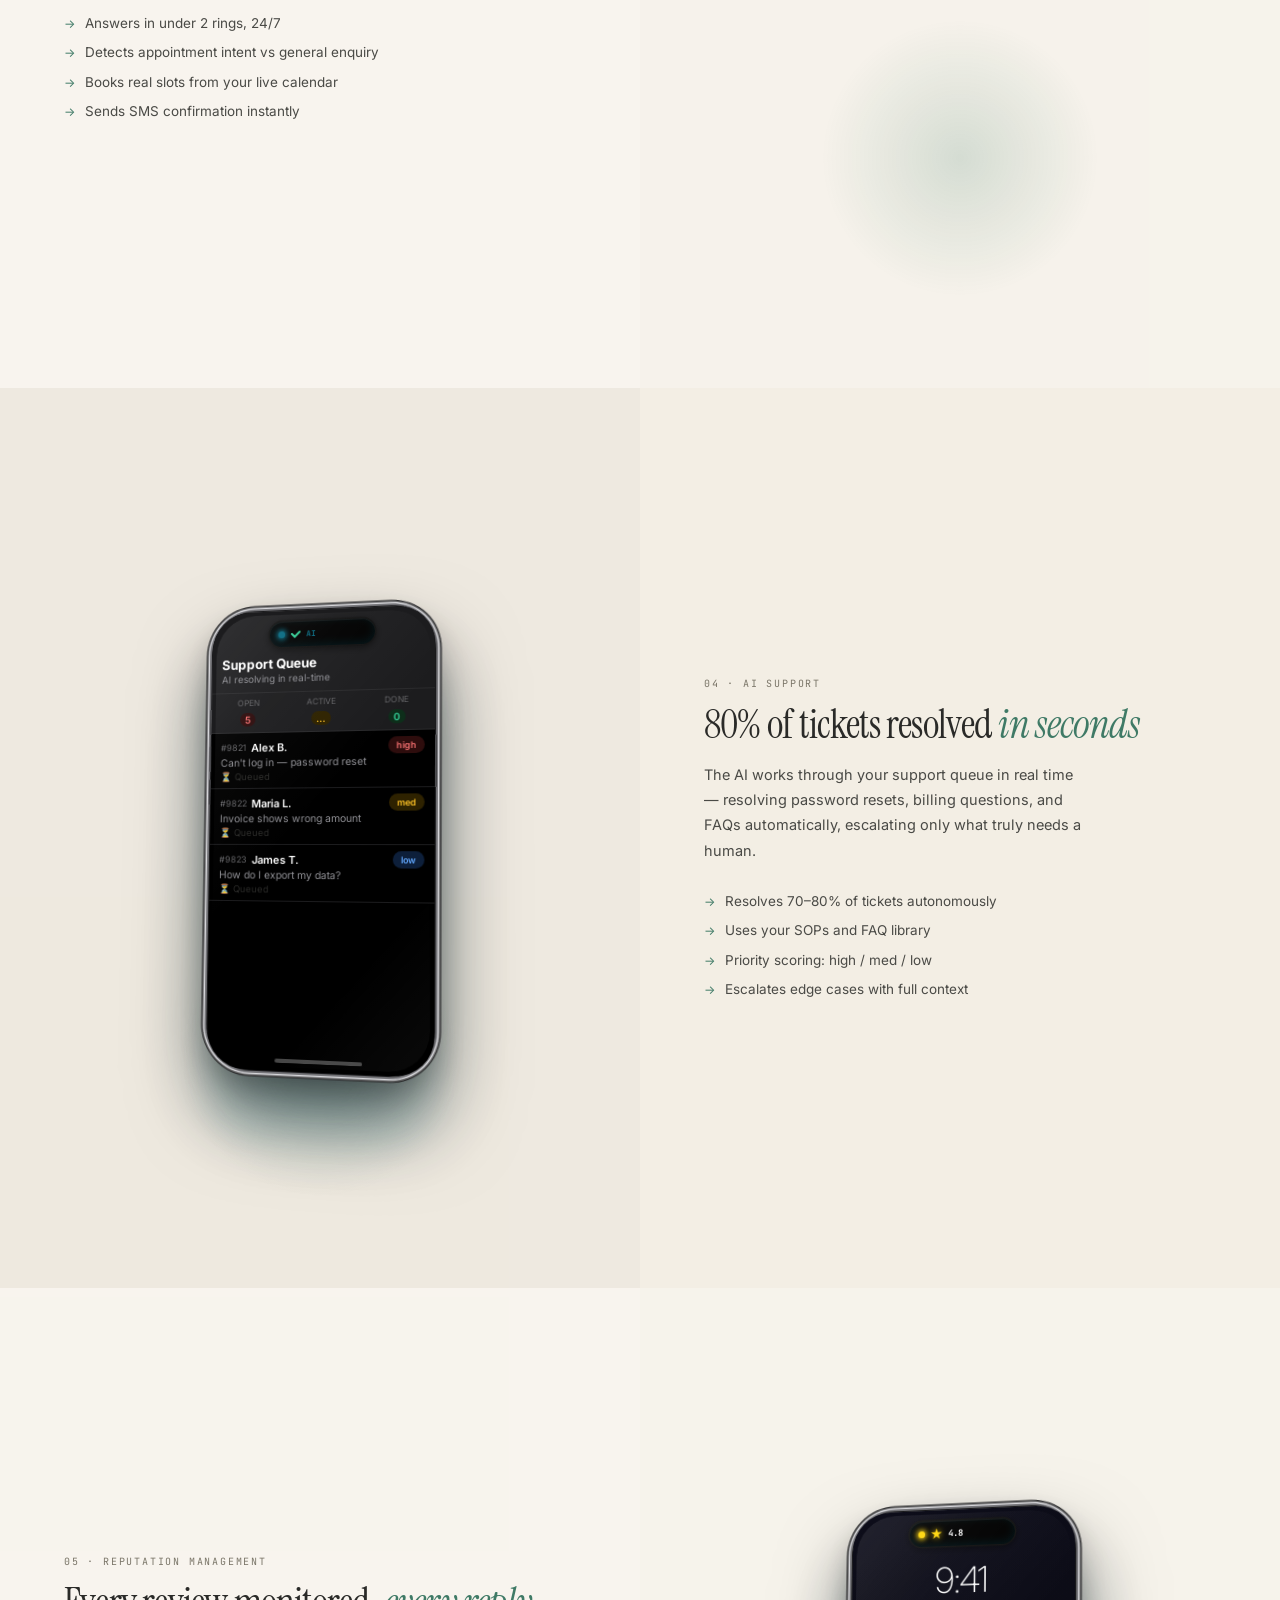
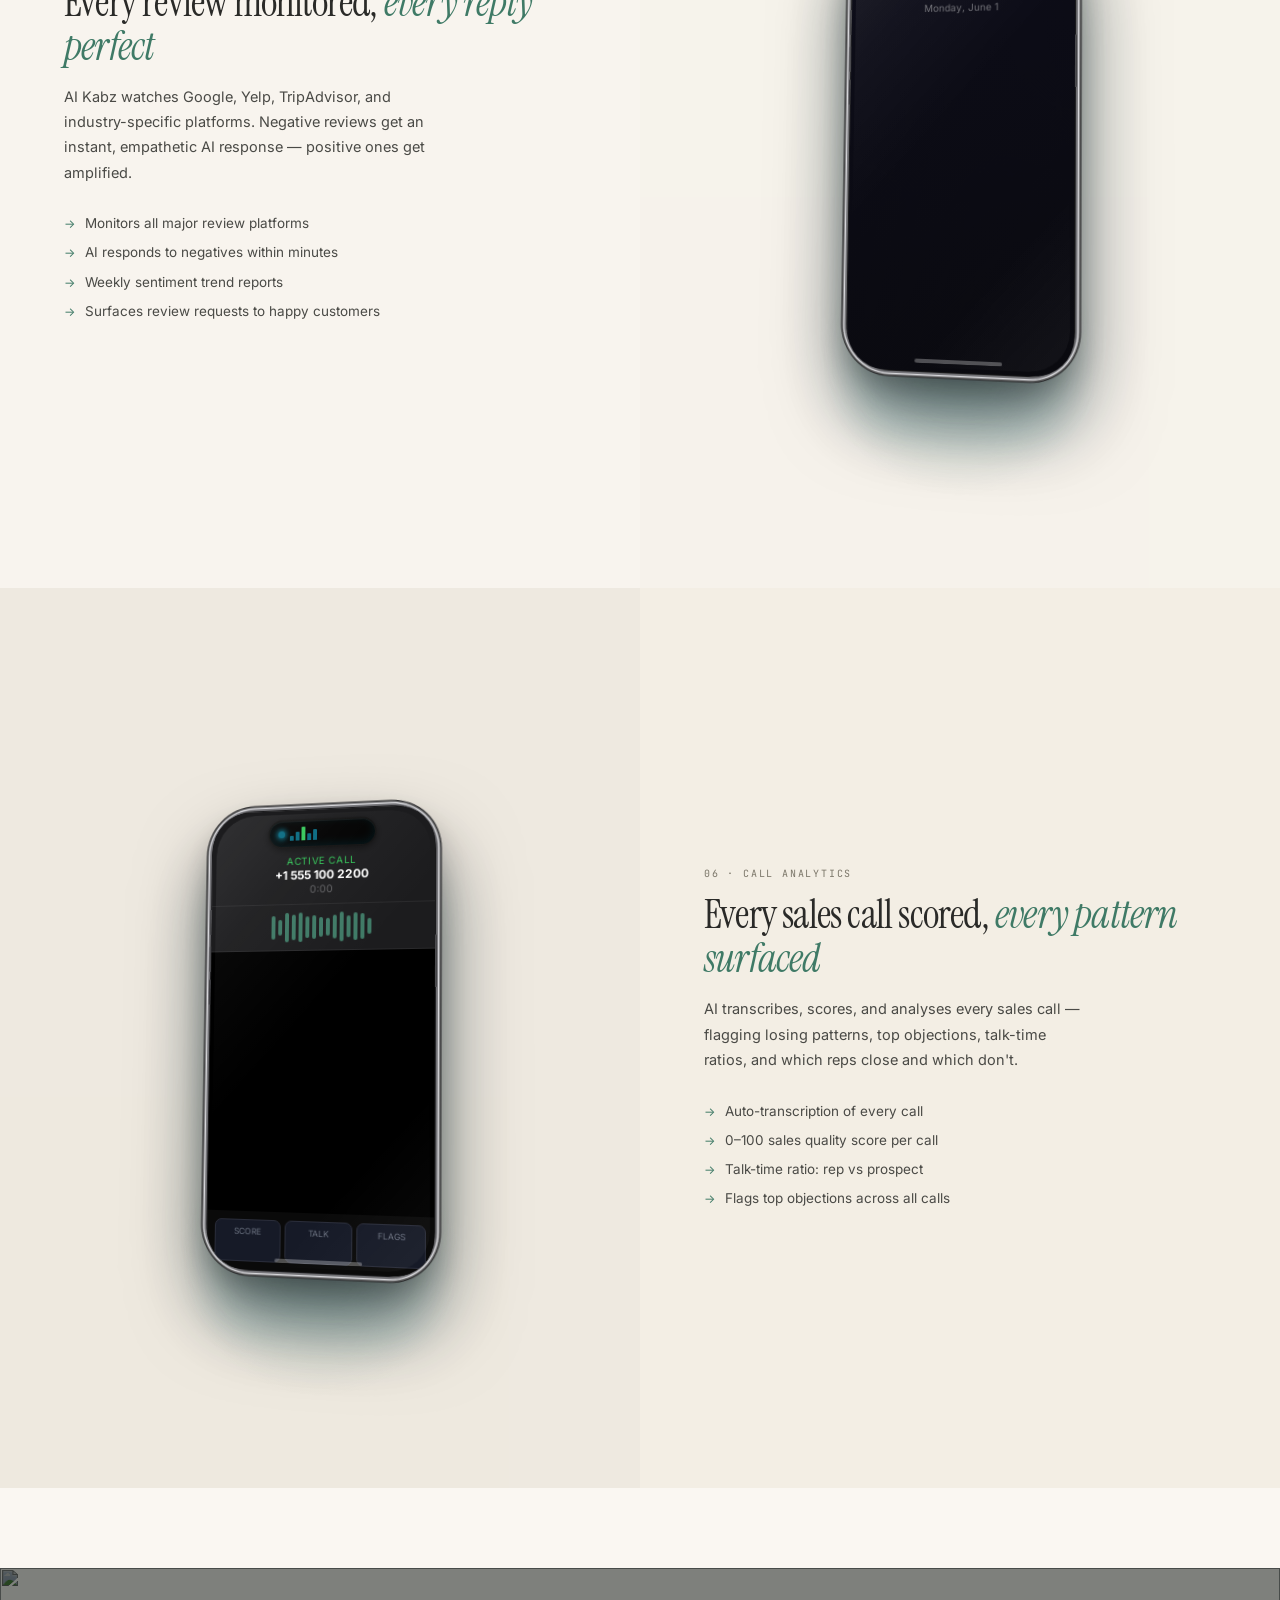
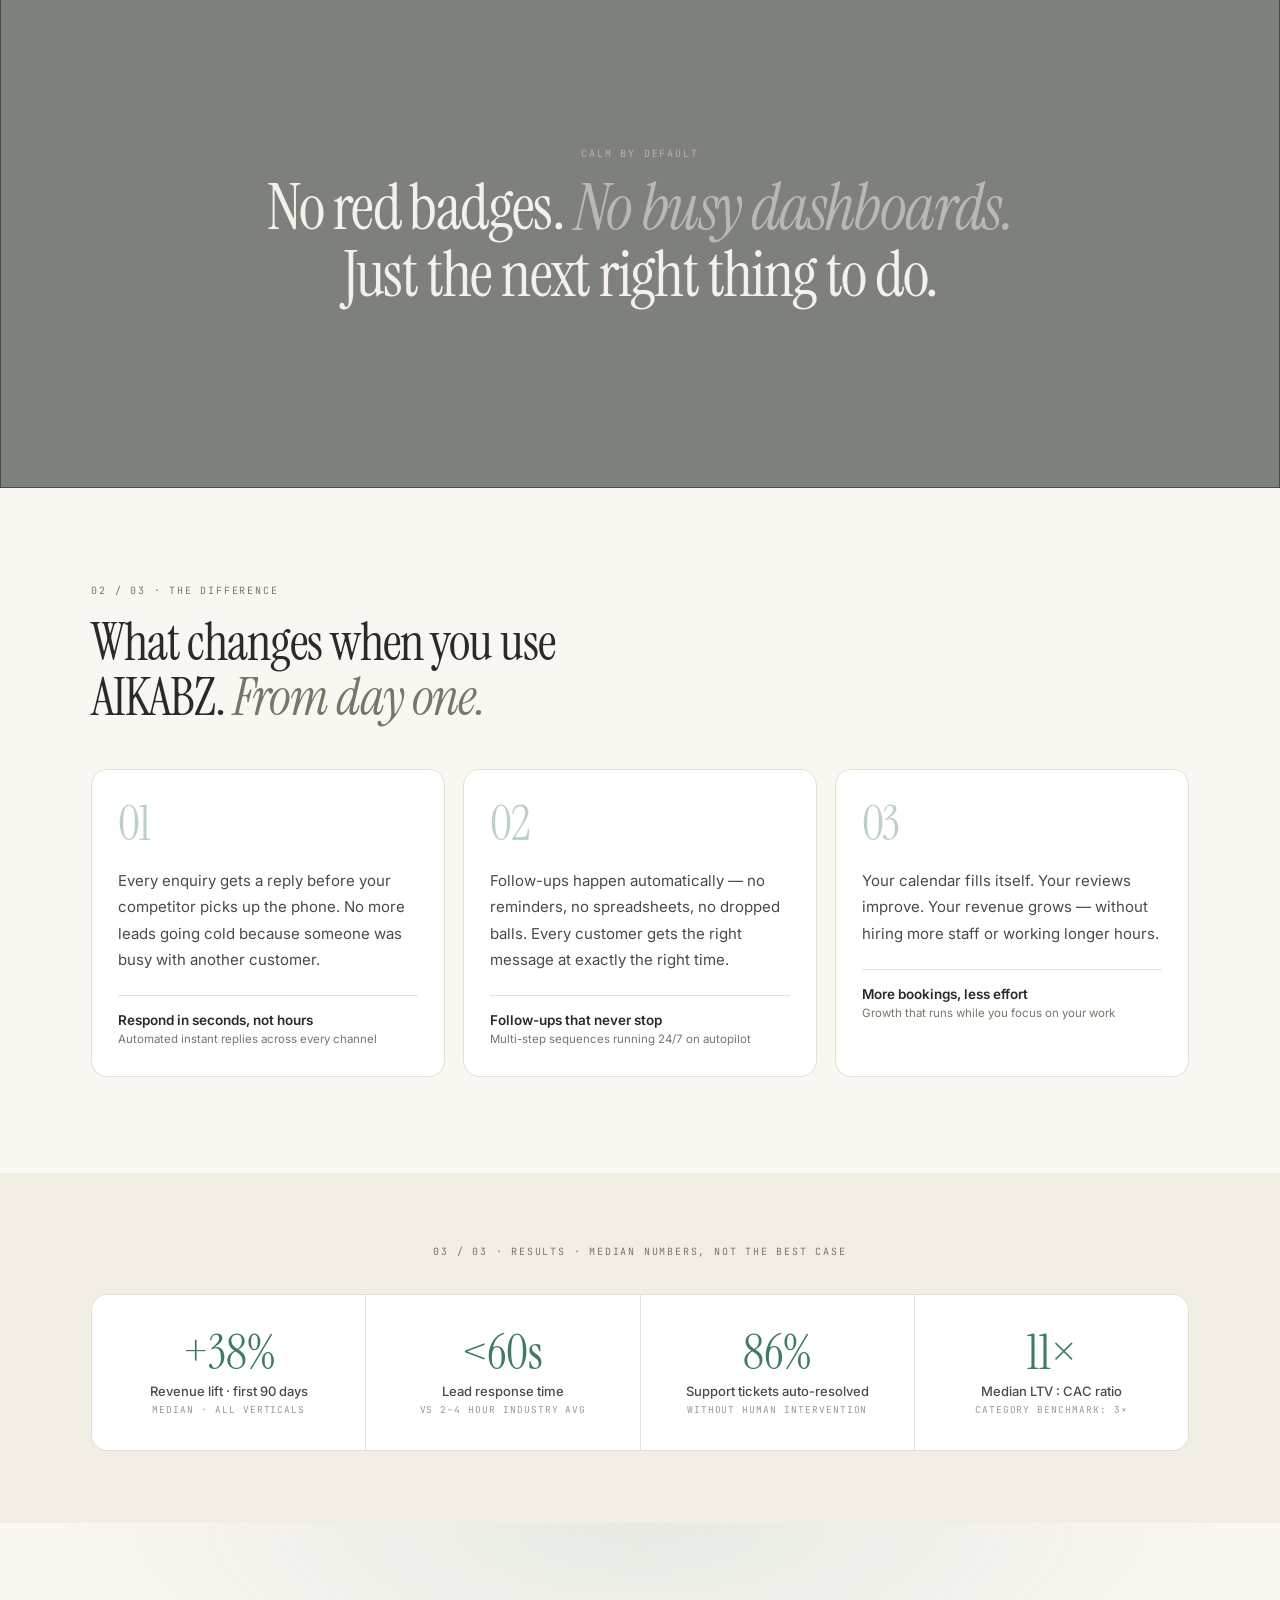
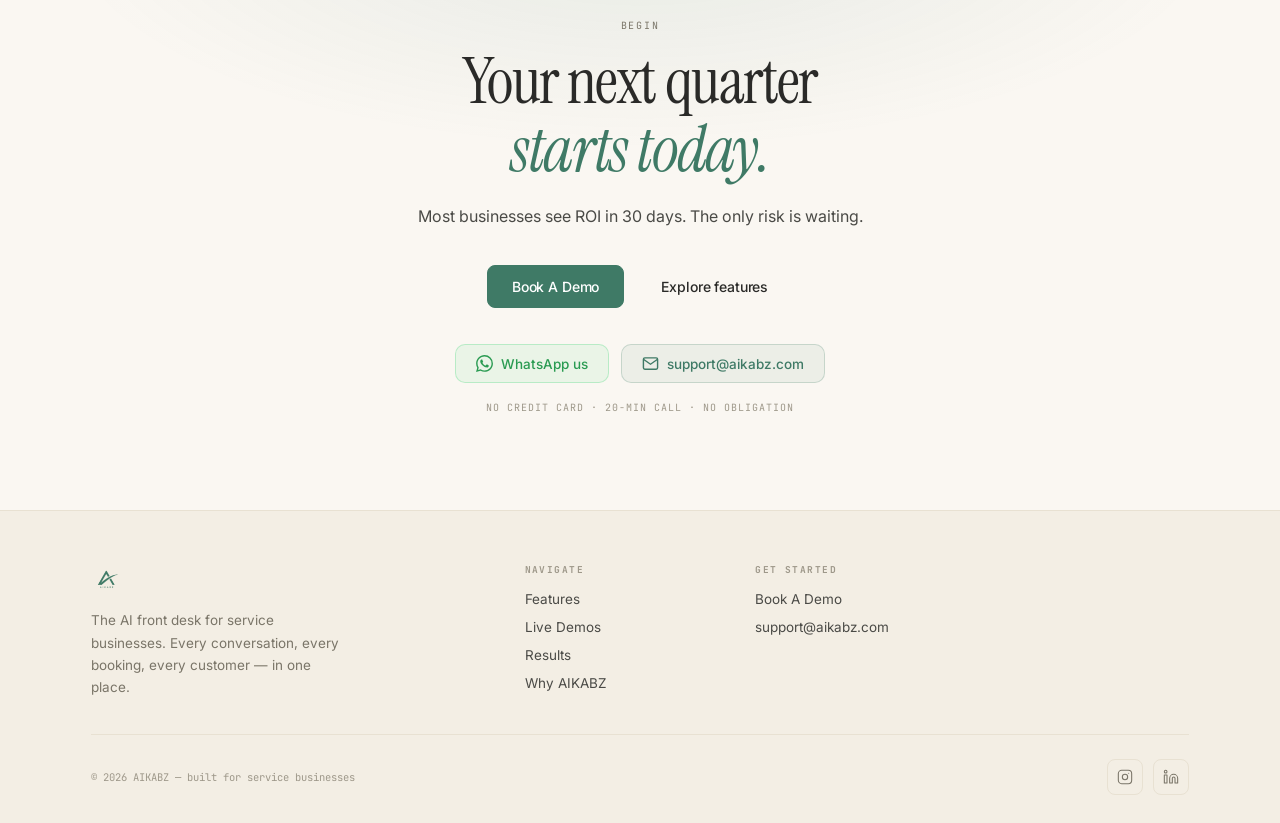
==== commit 17ebf965: "espagnol" ====
--- a/index.html
+++ b/index.html
@@ -1857,6 +1857,20 @@
       transform: scale(.985);
       transition: transform .05s;
     }
+
+    /* ── Language switcher ─────────────────────────────────────────── */
+    .lang-pill {
+      display: inline-flex; align-items: center; gap: 3px;
+      background: none; border: 1px solid var(--line-2); border-radius: 8px;
+      padding: 4px 9px; font-family: var(--mono); font-size: 9px;
+      letter-spacing: .12em; text-transform: uppercase; cursor: pointer;
+      color: var(--muted-2);
+      transition: border-color .2s, color .2s, background .2s;
+      flex-shrink: 0;
+    }
+    .lang-pill:hover { border-color: var(--accent); background: var(--accent-3); color: var(--accent); }
+    .lang-pill .lp-sep { opacity: .35; }
+    .lang-pill .lp-on  { color: var(--accent); font-weight: 600; }
   </style>
 </head>
 
@@ -1868,13 +1882,14 @@
       <img src="logo-new.png" alt="AIKABZ" style="height:32px;width:auto;display:block;">
     </a>
     <div class="nav-links">
-      <a href="#features">Features</a>
-      <a href="#demos">Live Demos</a>
-      <a href="#results">Results</a>
+      <a href="#features" data-i18n="nav-features">Features</a>
+      <a href="#demos" data-i18n="nav-demos">Live Demos</a>
+      <a href="#results" data-i18n="nav-results">Results</a>
 
     </div>
     <div class="nav-cta">
-      <a href="#cta" class="btn btn-solid">Book A Demo</a>
+      <button class="lang-pill" id="lang-pill" onclick="toggleLang()" aria-label="Switch language"><span class="lp-on" id="lp-en">EN</span><span class="lp-sep">·</span><span id="lp-es">ES</span></button>
+      <a href="#cta" class="btn btn-solid" data-i18n="nav-cta">Book A Demo</a>
     </div>
   </nav>
 
@@ -1886,10 +1901,10 @@
     </div>
     <div class="hero-body">
       <div class="hero-meta">
-        <span class="mono">— AI Front Desk · Every Service Business</span>
+        <span class="mono" data-i18n="hero-meta">— AI Front Desk · Every Service Business</span>
         <span class="mono">MMXXVI · v1</span>
       </div>
-      <h1 class="hero-title">
+      <h1 class="hero-title" data-i18n-hero="true">
         <span class="ch" style="animation-delay:.02s">S</span><span class="ch"
           style="animation-delay:.05s">t</span><span class="ch" style="animation-delay:.08s">o</span><span class="ch"
           style="animation-delay:.11s">p</span>
@@ -1909,10 +1924,10 @@
       </h1>
       <div class="hero-foot" style="border-top:none;padding-top:0;">
         <div>
-          <p
+          <p data-i18n="hero-sub-1"
             style="font-size:clamp(26px,3.4vw,42px);font-weight:400;color:#F4F1EA;line-height:1.2;margin-bottom:20px;font-family:var(--serif);">
             Start converting more customers.</p>
-          <p class="reveal"
+          <p class="reveal" data-i18n-html="hero-sub-2"
             style="font-size:clamp(15px,1.6vw,19px);color:rgba(244,241,234,.72);line-height:1.7;max-width:520px;">AIKABZ
             helps businesses <strong style="color:#F4F1EA;">respond instantly</strong>, follow up automatically, and
             turn more enquiries into paying customers.</p>
@@ -1923,21 +1938,21 @@
 
   <!-- ────────────────── VERTICALS STRIP ────────────────── -->
   <div class="strip">
-    <div class="strip-label">Built for any service business</div>
+    <div class="strip-label" data-i18n="strip-label">Built for any service business</div>
     <div class="strip-track">
       <div class="strip-row" id="strip-row">
-        <span class="strip-item">Real Estate</span>
-        <span class="strip-item">Restaurants</span>
-        <span class="strip-item">Salons</span>
-        <span class="strip-item">Fitness Studios</span>
-        <span class="strip-item">Law Firms</span>
-        <span class="strip-item">Agencies</span>
-        <span class="strip-item">Home Services</span>
-        <span class="strip-item">Med Spas</span>
-        <span class="strip-item">Photography</span>
-        <span class="strip-item">Wellness</span>
-        <span class="strip-item">Auto</span>
-        <span class="strip-item">Clinics</span>
+        <span class="strip-item" data-i18n="strip-real-estate">Real Estate</span>
+        <span class="strip-item" data-i18n="strip-restaurants">Restaurants</span>
+        <span class="strip-item" data-i18n="strip-salons">Salons</span>
+        <span class="strip-item" data-i18n="strip-fitness">Fitness Studios</span>
+        <span class="strip-item" data-i18n="strip-law">Law Firms</span>
+        <span class="strip-item" data-i18n="strip-agencies">Agencies</span>
+        <span class="strip-item" data-i18n="strip-home">Home Services</span>
+        <span class="strip-item" data-i18n="strip-medspas">Med Spas</span>
+        <span class="strip-item" data-i18n="strip-photo">Photography</span>
+        <span class="strip-item" data-i18n="strip-wellness">Wellness</span>
+        <span class="strip-item" data-i18n="strip-auto">Auto</span>
+        <span class="strip-item" data-i18n="strip-clinics">Clinics</span>
       </div>
     </div>
   </div>
@@ -1946,42 +1961,42 @@
   <section class="section" id="features">
     <div class="wrap">
       <!-- <div class="sec-num">What ships in the box</div> -->
-      <h2 class="sec-h reveal">A real AI teammate —<em> not a chatbot.</em></h2>
+      <h2 class="sec-h reveal" data-i18n-html="feat-h">A real AI teammate —<em> not a chatbot.</em></h2>
       <div class="features reveal">
         <div class="feat">
-          <div class="feat-k">01 · AI Front Desk</div>
-          <div class="feat-name">Never misses a customer</div>
-          <p class="feat-desc">Answers WhatsApp, Instagram, LinkedIn, Messenger, email, and SMS like a real teammate.
+          <div class="feat-k" data-i18n="feat-1-k">01 · AI Front Desk</div>
+          <div class="feat-name" data-i18n="feat-1-name">Never misses a customer</div>
+          <p class="feat-desc" data-i18n="feat-1-desc">Answers WhatsApp, Instagram, LinkedIn, Messenger, email, and SMS like a real teammate.
             Knows your services, KB, and hours.</p>
         </div>
         <div class="feat">
-          <div class="feat-k">02 · Real-Time Booking</div>
-          <div class="feat-name">Books while you sleep</div>
-          <p class="feat-desc">Proposes real available slots from your calendar. Books, reschedules, and cancels from
+          <div class="feat-k" data-i18n="feat-2-k">02 · Real-Time Booking</div>
+          <div class="feat-name" data-i18n="feat-2-name">Books while you sleep</div>
+          <p class="feat-desc" data-i18n="feat-2-desc">Proposes real available slots from your calendar. Books, reschedules, and cancels from
             the chat — single approval.</p>
         </div>
         <div class="feat">
-          <div class="feat-k">03 · Voice AI</div>
-          <div class="feat-name">24/7 phone teammate</div>
-          <p class="feat-desc">Answers, qualifies, and books on every call. Every call recorded, transcribed, scored,
+          <div class="feat-k" data-i18n="feat-3-k">03 · Voice AI</div>
+          <div class="feat-name" data-i18n="feat-3-name">24/7 phone teammate</div>
+          <p class="feat-desc" data-i18n="feat-3-desc">Answers, qualifies, and books on every call. Every call recorded, transcribed, scored,
             and routed intelligently.</p>
         </div>
         <div class="feat">
-          <div class="feat-k">04 · Unified Inbox</div>
-          <div class="feat-name">All channels, one inbox</div>
-          <p class="feat-desc">Every conversation across every channel in one place. AI runs the front desk by default —
+          <div class="feat-k" data-i18n="feat-4-k">04 · Unified Inbox</div>
+          <div class="feat-name" data-i18n="feat-4-name">All channels, one inbox</div>
+          <p class="feat-desc" data-i18n="feat-4-desc">Every conversation across every channel in one place. AI runs the front desk by default —
             flip to human with one toggle.</p>
         </div>
         <div class="feat">
-          <div class="feat-k">05 · Knowledge-Grounded</div>
-          <div class="feat-name">Knows your business inside out</div>
-          <p class="feat-desc">Pricing, policies, services, FAQs. The AI never invents what it does not know — grounded
+          <div class="feat-k" data-i18n="feat-5-k">05 · Knowledge-Grounded</div>
+          <div class="feat-name" data-i18n="feat-5-name">Knows your business inside out</div>
+          <p class="feat-desc" data-i18n="feat-5-desc">Pricing, policies, services, FAQs. The AI never invents what it does not know — grounded
             in your knowledge base.</p>
         </div>
         <div class="feat">
-          <div class="feat-k">06 · Retention Engine</div>
+          <div class="feat-k" data-i18n="feat-6-k">06 · Retention Engine</div>
           <div class="feat-name">Win-backs & referrals</div>
-          <p class="feat-desc">Automated win-backs, AI lead scoring, and a referral engine that turns happy customers
+          <p class="feat-desc" data-i18n="feat-6-desc">Automated win-backs, AI lead scoring, and a referral engine that turns happy customers
             into your top growth channel.</p>
         </div>
       </div>
@@ -1997,10 +2012,10 @@
             loading="lazy">
         </div>
         <div class="split-copy">
-          <div class="sec-num">Trained on YOUR business</div>
-          <h2 class="sec-h" style="margin-bottom:0;">The AI knows your services, your policies, your prices —<em> and
+          <div class="sec-num" data-i18n="split-num">Trained on YOUR business</div>
+          <h2 class="sec-h" data-i18n-html="split-h" style="margin-bottom:0;">The AI knows your services, your policies, your prices —<em> and
               only ever answers from that.</em></h2>
-          <p>Tell us what kind of business you run and AI Kabz sets itself up — your services, your prices, your tone.
+          <p data-i18n="split-p">Tell us what kind of business you run and AI Kabz sets itself up — your services, your prices, your tone.
             Every message it sends and every question it answers comes straight from your own information. It never
             guesses or makes things up.</p>
         </div>
@@ -2011,24 +2026,24 @@
   <!-- ────────────────── LIVE DEMOS (scroll-triggered) ────────────────── -->
   <section id="demos">
     <div class="demos-intro wrap reveal">
-      <div class="sec-tag">Live Demos</div>
-      <h2>Watch it work —<em> in real time</em></h2>
-      <p>Scroll through each demo.
+      <div class="sec-tag" data-i18n="demos-tag">Live Demos</div>
+      <h2 data-i18n-html="demos-h">Watch it work —<em> in real time</em></h2>
+      <p data-i18n="demos-p">Scroll through each demo.
       </p>
     </div>
 
     <!-- Demo 1: AI Front Desk / Chat -->
     <div class="demo-row" data-demo="chat">
       <div class="demo-copy reveal">
-        <div class="sec-num">01 · AI Kabz AI Front Desk</div>
-        <h3 class="demo-name">AI that responds in seconds, day or night,<em> around the clock</em></h3>
-        <p class="demo-desc">AI Kabz handles every inbound enquiry across WhatsApp, Instagram DMs, email, and more —
+        <div class="sec-num" data-i18n="d1-num">01 · AI Kabz AI Front Desk</div>
+        <h3 class="demo-name" data-i18n-html="d1-name">AI that responds in seconds, day or night,<em> around the clock</em></h3>
+        <p class="demo-desc" data-i18n="d1-desc">AI Kabz handles every inbound enquiry across WhatsApp, Instagram DMs, email, and more —
           qualifying leads, answering questions, and booking slots in under 3 seconds.</p>
         <ul class="demo-bullets">
-          <li>Responds across 7+ channels simultaneously</li>
-          <li>Qualifies leads with natural conversation</li>
-          <li>Books directly from the chat thread</li>
-          <li>Escalates to human with full context</li>
+          <li data-i18n="d1-b1">Responds across 7+ channels simultaneously</li>
+          <li data-i18n="d1-b2">Qualifies leads with natural conversation</li>
+          <li data-i18n="d1-b3">Books directly from the chat thread</li>
+          <li data-i18n="d1-b4">Escalates to human with full context</li>
         </ul>
       </div>
       <div class="demo-phone-panel">
@@ -2049,15 +2064,15 @@
     <!-- Demo 2: Smart Follow-Up -->
     <div class="demo-row flip" data-demo="followup">
       <div class="demo-copy reveal">
-        <div class="sec-num">02 · Smart Follow-Up</div>
-        <h3 class="demo-name">Multi-channel nurture,<em> fully automated</em></h3>
-        <p class="demo-desc">Behaviour-triggered sequences fire across email, WhatsApp, and SMS based on what each lead
+        <div class="sec-num" data-i18n="d2-num">02 · Smart Follow-Up</div>
+        <h3 class="demo-name" data-i18n-html="d2-name">Multi-channel nurture,<em> fully automated</em></h3>
+        <p class="demo-desc" data-i18n="d2-desc">Behaviour-triggered sequences fire across email, WhatsApp, and SMS based on what each lead
           actually does — open, click, reply, or go quiet.</p>
         <ul class="demo-bullets">
-          <li>Triggers on open, click, and no-reply</li>
-          <li>Adapts channel based on engagement</li>
-          <li>10-touch sequence runs on autopilot</li>
-          <li>Books demos when intent is detected</li>
+          <li data-i18n="d2-b1">Triggers on open, click, and no-reply</li>
+          <li data-i18n="d2-b2">Adapts channel based on engagement</li>
+          <li data-i18n="d2-b3">10-touch sequence runs on autopilot</li>
+          <li data-i18n="d2-b4">Books demos when intent is detected</li>
         </ul>
       </div>
       <div class="demo-phone-panel">
@@ -2078,15 +2093,15 @@
     <!-- Demo 3: Voice AI -->
     <div class="demo-row" data-demo="voice">
       <div class="demo-copy reveal">
-        <div class="sec-num">03 · Voice AI</div>
-        <h3 class="demo-name">Every call answered,<em> every booking captured</em></h3>
-        <p class="demo-desc">Your AI receptionist answers every inbound call, detects intent, checks live calendar
+        <div class="sec-num" data-i18n="d3-num">03 · Voice AI</div>
+        <h3 class="demo-name" data-i18n-html="d3-name">Every call answered,<em> every booking captured</em></h3>
+        <p class="demo-desc" data-i18n="d3-desc">Your AI receptionist answers every inbound call, detects intent, checks live calendar
           availability, and confirms appointments — no hold music, no missed revenue.</p>
         <ul class="demo-bullets">
-          <li>Answers in under 2 rings, 24/7</li>
-          <li>Detects appointment intent vs general enquiry</li>
-          <li>Books real slots from your live calendar</li>
-          <li>Sends SMS confirmation instantly</li>
+          <li data-i18n="d3-b1">Answers in under 2 rings, 24/7</li>
+          <li data-i18n="d3-b2">Detects appointment intent vs general enquiry</li>
+          <li data-i18n="d3-b3">Books real slots from your live calendar</li>
+          <li data-i18n="d3-b4">Sends SMS confirmation instantly</li>
         </ul>
       </div>
       <div class="demo-phone-panel">
@@ -2107,15 +2122,15 @@
     <!-- Demo 4: AI Support -->
     <div class="demo-row flip" data-demo="support">
       <div class="demo-copy reveal">
-        <div class="sec-num">04 · AI Support</div>
-        <h3 class="demo-name">80% of tickets resolved<em> in seconds</em></h3>
-        <p class="demo-desc">The AI works through your support queue in real time — resolving password resets, billing
+        <div class="sec-num" data-i18n="d4-num">04 · AI Support</div>
+        <h3 class="demo-name" data-i18n-html="d4-name">80% of tickets resolved<em> in seconds</em></h3>
+        <p class="demo-desc" data-i18n="d4-desc">The AI works through your support queue in real time — resolving password resets, billing
           questions, and FAQs automatically, escalating only what truly needs a human.</p>
         <ul class="demo-bullets">
-          <li>Resolves 70–80% of tickets autonomously</li>
-          <li>Uses your SOPs and FAQ library</li>
-          <li>Priority scoring: high / med / low</li>
-          <li>Escalates edge cases with full context</li>
+          <li data-i18n="d4-b1">Resolves 70–80% of tickets autonomously</li>
+          <li data-i18n="d4-b2">Uses your SOPs and FAQ library</li>
+          <li data-i18n="d4-b3">Priority scoring: high / med / low</li>
+          <li data-i18n="d4-b4">Escalates edge cases with full context</li>
         </ul>
       </div>
       <div class="demo-phone-panel">
@@ -2139,16 +2154,16 @@
     <!-- Demo 5: Reputation -->
     <div class="demo-row" data-demo="reputation">
       <div class="demo-copy reveal">
-        <div class="sec-num">05 · Reputation Management</div>
-        <h3 class="demo-name">Every review monitored,<em> every reply perfect</em></h3>
-        <p class="demo-desc">AI Kabz watches Google, Yelp, TripAdvisor, and industry-specific platforms. Negative
+        <div class="sec-num" data-i18n="d5-num">05 · Reputation Management</div>
+        <h3 class="demo-name" data-i18n-html="d5-name">Every review monitored,<em> every reply perfect</em></h3>
+        <p class="demo-desc" data-i18n="d5-desc">AI Kabz watches Google, Yelp, TripAdvisor, and industry-specific platforms. Negative
           reviews
           get an instant, empathetic AI response — positive ones get amplified.</p>
         <ul class="demo-bullets">
-          <li>Monitors all major review platforms</li>
-          <li>AI responds to negatives within minutes</li>
-          <li>Weekly sentiment trend reports</li>
-          <li>Surfaces review requests to happy customers</li>
+          <li data-i18n="d5-b1">Monitors all major review platforms</li>
+          <li data-i18n="d5-b2">AI responds to negatives within minutes</li>
+          <li data-i18n="d5-b3">Weekly sentiment trend reports</li>
+          <li data-i18n="d5-b4">Surfaces review requests to happy customers</li>
         </ul>
       </div>
       <div class="demo-phone-panel">
@@ -2169,15 +2184,15 @@
     <!-- Demo 6: Call Analytics -->
     <div class="demo-row flip" data-demo="analytics" style="margin-bottom:80px;">
       <div class="demo-copy reveal">
-        <div class="sec-num">06 · Call Analytics</div>
-        <h3 class="demo-name">Every sales call scored,<em> every pattern surfaced</em></h3>
-        <p class="demo-desc">AI transcribes, scores, and analyses every sales call — flagging losing patterns, top
+        <div class="sec-num" data-i18n="d6-num">06 · Call Analytics</div>
+        <h3 class="demo-name" data-i18n-html="d6-name">Every sales call scored,<em> every pattern surfaced</em></h3>
+        <p class="demo-desc" data-i18n="d6-desc">AI transcribes, scores, and analyses every sales call — flagging losing patterns, top
           objections, talk-time ratios, and which reps close and which don't.</p>
         <ul class="demo-bullets">
-          <li>Auto-transcription of every call</li>
-          <li>0–100 sales quality score per call</li>
-          <li>Talk-time ratio: rep vs prospect</li>
-          <li>Flags top objections across all calls</li>
+          <li data-i18n="d6-b1">Auto-transcription of every call</li>
+          <li data-i18n="d6-b2">0–100 sales quality score per call</li>
+          <li data-i18n="d6-b3">Talk-time ratio: rep vs prospect</li>
+          <li data-i18n="d6-b4">Flags top objections across all calls</li>
         </ul>
       </div>
       <div class="demo-phone-panel">
@@ -2201,9 +2216,8 @@
     <img src="https://images.unsplash.com/photo-1557804506-669a67965ba0?w=2200&q=80" alt="" loading="lazy">
     <div class="wide-over">
       <div class="wide-inner reveal">
-        <div class="sec-num mono" style="color:rgba(244,241,234,.45);margin-bottom:14px;letter-spacing:.18em;">Calm by
-          default</div>
-        <h2 class="wide-h">No red badges.<em> No busy dashboards.</em><br>Just the next right thing to do.</h2>
+        <div class="sec-num mono" style="color:rgba(244,241,234,.45);margin-bottom:14px;letter-spacing:.18em;"><span data-i18n="wide-num">Calm by default</span></div>
+        <h2 class="wide-h" data-i18n-html="wide-h">No red badges.<em> No busy dashboards.</em><br>Just the next right thing to do.</h2>
       </div>
     </div>
   </div>
@@ -2211,40 +2225,40 @@
   <!-- ────────────────── TESTIMONIALS ────────────────── -->
   <section class="section" id="voices">
     <div class="wrap">
-      <div class="sec-num">02 / 03 · The difference</div>
-      <h2 class="sec-h reveal">What changes when you use AIKABZ.<em> From day one.</em></h2>
+      <div class="sec-num" data-i18n="voices-num">02 / 03 · The difference</div>
+      <h2 class="sec-h reveal" data-i18n-html="voices-h">What changes when you use AIKABZ.<em> From day one.</em></h2>
       <div class="quotes">
         <div class="quote reveal">
           <div
             style="font-family:var(--serif);font-size:48px;line-height:1;color:var(--accent);opacity:.35;margin-bottom:20px;letter-spacing:-.03em;">
             01</div>
-          <p class="q-text" style="font-style:normal;font-size:15px;">Every enquiry gets a reply before your competitor
+          <p class="q-text" data-i18n="q1-text" style="font-style:normal;font-size:15px;">Every enquiry gets a reply before your competitor
             picks up the phone. No more leads going cold because someone was busy with another customer.</p>
           <div style="margin-top:20px;padding-top:16px;border-top:1px solid var(--line);">
-            <div class="q-who">Respond in seconds, not hours</div>
-            <div class="q-at" style="margin-top:4px;">Automated instant replies across every channel</div>
+            <div class="q-who" data-i18n="q1-who">Respond in seconds, not hours</div>
+            <div class="q-at" data-i18n="q1-at" style="margin-top:4px;">Automated instant replies across every channel</div>
           </div>
         </div>
         <div class="quote reveal" style="animation-delay:.1s;">
           <div
             style="font-family:var(--serif);font-size:48px;line-height:1;color:var(--accent);opacity:.35;margin-bottom:20px;letter-spacing:-.03em;">
             02</div>
-          <p class="q-text" style="font-style:normal;font-size:15px;">Follow-ups happen automatically — no reminders, no
+          <p class="q-text" data-i18n="q2-text" style="font-style:normal;font-size:15px;">Follow-ups happen automatically — no reminders, no
             spreadsheets, no dropped balls. Every customer gets the right message at exactly the right time.</p>
           <div style="margin-top:20px;padding-top:16px;border-top:1px solid var(--line);">
-            <div class="q-who">Follow-ups that never stop</div>
-            <div class="q-at" style="margin-top:4px;">Multi-step sequences running 24/7 on autopilot</div>
+            <div class="q-who" data-i18n="q2-who">Follow-ups that never stop</div>
+            <div class="q-at" data-i18n="q2-at" style="margin-top:4px;">Multi-step sequences running 24/7 on autopilot</div>
           </div>
         </div>
         <div class="quote reveal" style="animation-delay:.2s;">
           <div
             style="font-family:var(--serif);font-size:48px;line-height:1;color:var(--accent);opacity:.35;margin-bottom:20px;letter-spacing:-.03em;">
             03</div>
-          <p class="q-text" style="font-style:normal;font-size:15px;">Your calendar fills itself. Your reviews improve.
+          <p class="q-text" data-i18n="q3-text" style="font-style:normal;font-size:15px;">Your calendar fills itself. Your reviews improve.
             Your revenue grows — without hiring more staff or working longer hours.</p>
           <div style="margin-top:20px;padding-top:16px;border-top:1px solid var(--line);">
-            <div class="q-who">More bookings, less effort</div>
-            <div class="q-at" style="margin-top:4px;">Growth that runs while you focus on your work</div>
+            <div class="q-who" data-i18n="q3-who">More bookings, less effort</div>
+            <div class="q-at" data-i18n="q3-at" style="margin-top:4px;">Growth that runs while you focus on your work</div>
           </div>
         </div>
       </div>
@@ -2254,28 +2268,28 @@
   <!-- ────────────────── RESULTS ────────────────── -->
   <section class="section" style="background:var(--s2);padding:72px 0;" id="results">
     <div class="wrap">
-      <div class="sec-num" style="text-align:center;margin-bottom:36px;">03 / 03 · Results · Median numbers, not the
+      <div class="sec-num" data-i18n="res-num" style="text-align:center;margin-bottom:36px;">03 / 03 · Results · Median numbers, not the
         best case</div>
       <div class="results reveal">
         <div class="res-cell">
-          <div class="res-k">+38%</div>
-          <div class="res-l">Revenue lift · first 90 days</div>
-          <div class="res-sub">Median · all verticals</div>
+          <div class="res-k" data-i18n="res-1-k">+38%</div>
+          <div class="res-l" data-i18n="res-1-l">Revenue lift · first 90 days</div>
+          <div class="res-sub" data-i18n="res-1-sub">Median · all verticals</div>
         </div>
         <div class="res-cell">
-          <div class="res-k">&lt;60s</div>
-          <div class="res-l">Lead response time</div>
-          <div class="res-sub">vs 2–4 hour industry avg</div>
+          <div class="res-k" data-i18n="res-2-k">&lt;60s</div>
+          <div class="res-l" data-i18n="res-2-l">Lead response time</div>
+          <div class="res-sub" data-i18n="res-2-sub">vs 2–4 hour industry avg</div>
         </div>
         <div class="res-cell">
-          <div class="res-k">86%</div>
-          <div class="res-l">Support tickets auto-resolved</div>
-          <div class="res-sub">Without human intervention</div>
+          <div class="res-k" data-i18n="res-3-k">86%</div>
+          <div class="res-l" data-i18n="res-3-l">Support tickets auto-resolved</div>
+          <div class="res-sub" data-i18n="res-3-sub">Without human intervention</div>
         </div>
         <div class="res-cell">
-          <div class="res-k">11×</div>
-          <div class="res-l">Median LTV : CAC ratio</div>
-          <div class="res-sub">Category benchmark: 3×</div>
+          <div class="res-k" data-i18n="res-4-k">11×</div>
+          <div class="res-l" data-i18n="res-4-l">Median LTV : CAC ratio</div>
+          <div class="res-sub" data-i18n="res-4-sub">Category benchmark: 3×</div>
         </div>
       </div>
     </div>
@@ -2286,12 +2300,12 @@
   <!-- ────────────────── CTA ────────────────── -->
   <section class="cta-band" id="cta">
     <div class="wrap" style="max-width:760px;">
-      <div class="sec-num" style="text-align:center;margin-bottom:16px;">Begin</div>
-      <h2 class="cta-h reveal">Your next quarter<br><em>starts today.</em></h2>
-      <p class="cta-sub reveal">Most businesses see ROI in 30 days. The only risk is waiting.</p>
+      <div class="sec-num" data-i18n="cta-num" style="text-align:center;margin-bottom:16px;">Begin</div>
+      <h2 class="cta-h reveal" data-i18n-html="cta-h">Your next quarter<br><em>starts today.</em></h2>
+      <p class="cta-sub reveal" data-i18n="cta-sub">Most businesses see ROI in 30 days. The only risk is waiting.</p>
       <div class="cta-row reveal">
-        <button onclick="openCalendly()" class="btn btn-solid btn-lg">Book A Demo</button>
-        <a href="#features" class="btn btn-ghost btn-lg">Explore features</a>
+        <button onclick="openCalendly()" class="btn btn-solid btn-lg" data-i18n="cta-btn">Book A Demo</button>
+        <a href="#features" class="btn btn-ghost btn-lg" data-i18n="cta-explore">Explore features</a>
       </div>
       <!-- Calendly inline embed — hidden until button clicked -->
       <div id="calendly-wrap"
@@ -2306,7 +2320,7 @@
             <path
               d="M17.472 14.382c-.297-.149-1.758-.867-2.03-.967-.273-.099-.471-.148-.67.15-.197.297-.767.966-.94 1.164-.173.199-.347.223-.644.075-.297-.15-1.255-.463-2.39-1.475-.883-.788-1.48-1.761-1.653-2.059-.173-.297-.018-.458.13-.606.134-.133.298-.347.446-.52.149-.174.198-.298.298-.497.099-.198.05-.371-.025-.52-.075-.149-.669-1.612-.916-2.207-.242-.579-.487-.5-.669-.51-.173-.008-.371-.01-.57-.01-.198 0-.52.074-.792.372-.272.297-1.04 1.016-1.04 2.479 0 1.462 1.065 2.875 1.213 3.074.149.198 2.096 3.2 5.077 4.487.709.306 1.262.489 1.694.625.712.227 1.36.195 1.871.118.571-.085 1.758-.719 2.006-1.413.248-.694.248-1.289.173-1.413-.074-.124-.272-.198-.57-.347m-5.421 7.403h-.004a9.87 9.87 0 0 1-5.031-1.378l-.361-.214-3.741.982.998-3.648-.235-.374a9.86 9.86 0 0 1-1.51-5.26c.001-5.45 4.436-9.884 9.888-9.884 2.64 0 5.122 1.03 6.988 2.898a9.825 9.825 0 0 1 2.893 6.994c-.003 5.45-4.437 9.884-9.885 9.884m8.413-18.297A11.815 11.815 0 0 0 12.05 0C5.495 0 .16 5.335.157 11.892c0 2.096.547 4.142 1.588 5.945L.057 24l6.305-1.654a11.882 11.882 0 0 0 5.683 1.448h.005c6.554 0 11.89-5.335 11.893-11.893a11.821 11.821 0 0 0-3.48-8.413Z" />
           </svg>
-          WhatsApp us
+          <span data-i18n="cta-wa">WhatsApp us</span>
         </a>
         <a href="mailto:support@aikabz.com" class="contact-btn em-btn">
           <svg width="17" height="17" viewBox="0 0 24 24" fill="none" stroke="currentColor" stroke-width="2">
@@ -2316,7 +2330,7 @@
           support@aikabz.com
         </a>
       </div>
-      <p class="cta-note reveal" style="margin-top:18px;">No credit card · 20-min call · No obligation</p>
+      <p class="cta-note reveal" data-i18n="cta-note" style="margin-top:18px;">No credit card · 20-min call · No obligation</p>
     </div>
   </section>
 
@@ -2327,28 +2341,28 @@
         <div>
           <a href="#top" class="nav-logo"><img src="logo-new.png" alt="AIKABZ"
               style="height:32px;width:auto;display:block;"></a>
-          <p class="foot-tag">The AI front desk for service businesses. Every conversation, every booking, every
+          <p class="foot-tag" data-i18n="foot-tag">The AI front desk for service businesses. Every conversation, every booking, every
             customer — in one place.</p>
         </div>
         <div class="foot-col">
-          <h4>Navigate</h4>
+          <h4 data-i18n="foot-nav-h">Navigate</h4>
           <ul>
-            <li><a href="#features">Features</a></li>
-            <li><a href="#demos">Live Demos</a></li>
-            <li><a href="#results">Results</a></li>
-            <li><a href="#voices">Why AIKABZ</a></li>
+            <li><a href="#features" data-i18n="foot-nav-features">Features</a></li>
+            <li><a href="#demos" data-i18n="foot-nav-demos">Live Demos</a></li>
+            <li><a href="#results" data-i18n="foot-nav-results">Results</a></li>
+            <li><a href="#voices" data-i18n="foot-nav-why">Why AIKABZ</a></li>
           </ul>
         </div>
         <div class="foot-col">
-          <h4>Get Started</h4>
+          <h4 data-i18n="foot-gs-h">Get Started</h4>
           <ul>
-            <li><a href="#cta">Book A Demo</a></li>
+            <li><a href="#cta" data-i18n="foot-gs-demo">Book A Demo</a></li>
             <li><a href="mailto:support@aikabz.com">support@aikabz.com</a></li>
           </ul>
         </div>
       </div>
       <div class="foot-bottom">
-        <span class="foot-copy">© 2026 AIKABZ — built for service businesses</span>
+        <span class="foot-copy" data-i18n="foot-copy">© 2026 AIKABZ — built for service businesses</span>
         <div style="display:flex;gap:10px;align-items:center;">
           <a href="https://www.instagram.com/aikabz.ltd?igsh=dWFqcnNvcjltbXkw" target="_blank" rel="noopener"
             aria-label="Instagram"
@@ -2845,6 +2859,307 @@
       });
 
     })();
+
+    /* ── Translations ───────────────────────────────────────────────── */
+    (function () {
+      const LANGS = {
+        en: {
+          'nav-features': 'Features',
+          'nav-demos': 'Live Demos',
+          'nav-results': 'Results',
+          'nav-cta': 'Book A Demo',
+
+          'hero-meta': '— AI Front Desk · Every Service Business',
+          'hero-sub-1': 'Start converting more customers.',
+          'hero-sub-2': 'AIKABZ helps businesses <strong style="color:#F4F1EA;">respond instantly</strong>, follow up automatically, and turn more enquiries into paying customers.',
+
+          'strip-label': 'Built for any service business',
+          'strip-real-estate': 'Real Estate', 'strip-restaurants': 'Restaurants',
+          'strip-salons': 'Salons', 'strip-fitness': 'Fitness Studios',
+          'strip-law': 'Law Firms', 'strip-agencies': 'Agencies',
+          'strip-home': 'Home Services', 'strip-medspas': 'Med Spas',
+          'strip-photo': 'Photography', 'strip-wellness': 'Wellness',
+          'strip-auto': 'Auto', 'strip-clinics': 'Clinics',
+
+          'feat-h': 'A real AI teammate —<em> not a chatbot.</em>',
+          'feat-1-k': '01 · AI Front Desk', 'feat-1-name': 'Never misses a customer',
+          'feat-1-desc': 'Answers WhatsApp, Instagram, LinkedIn, Messenger, email, and SMS like a real teammate. Knows your services, KB, and hours.',
+          'feat-2-k': '02 · Real-Time Booking', 'feat-2-name': 'Books while you sleep',
+          'feat-2-desc': 'Proposes real available slots from your calendar. Books, reschedules, and cancels from the chat — single approval.',
+          'feat-3-k': '03 · Voice AI', 'feat-3-name': '24/7 phone teammate',
+          'feat-3-desc': 'Answers, qualifies, and books on every call. Every call recorded, transcribed, scored, and routed intelligently.',
+          'feat-4-k': '04 · Unified Inbox', 'feat-4-name': 'All channels, one inbox',
+          'feat-4-desc': 'Every conversation across every channel in one place. AI runs the front desk by default — flip to human with one toggle.',
+          'feat-5-k': '05 · Knowledge-Grounded', 'feat-5-name': 'Knows your business inside out',
+          'feat-5-desc': 'Pricing, policies, services, FAQs. The AI never invents what it does not know — grounded in your knowledge base.',
+          'feat-6-k': '06 · Retention Engine', 'feat-6-name': 'Win-backs & referrals',
+          'feat-6-desc': 'Automated win-backs, AI lead scoring, and a referral engine that turns happy customers into your top growth channel.',
+
+          'split-num': 'Trained on YOUR business',
+          'split-h': 'The AI knows your services, your policies, your prices —<em> and only ever answers from that.</em>',
+          'split-p': 'Tell us what kind of business you run and AI Kabz sets itself up — your services, your prices, your tone. Every message it sends and every question it answers comes straight from your own information. It never guesses or makes things up.',
+
+          'demos-tag': 'Live Demos',
+          'demos-h': 'Watch it work —<em> in real time</em>',
+          'demos-p': 'Scroll through each demo.',
+
+          'd1-num': '01 · AI Kabz AI Front Desk',
+          'd1-name': 'AI that responds in seconds, day or night,<em> around the clock</em>',
+          'd1-desc': 'AI Kabz handles every inbound enquiry across WhatsApp, Instagram DMs, email, and more — qualifying leads, answering questions, and booking slots in under 3 seconds.',
+          'd1-b1': 'Responds across 7+ channels simultaneously', 'd1-b2': 'Qualifies leads with natural conversation',
+          'd1-b3': 'Books directly from the chat thread', 'd1-b4': 'Escalates to human with full context',
+
+          'd2-num': '02 · Smart Follow-Up',
+          'd2-name': 'Multi-channel nurture,<em> fully automated</em>',
+          'd2-desc': 'Behaviour-triggered sequences fire across email, WhatsApp, and SMS based on what each lead actually does — open, click, reply, or go quiet.',
+          'd2-b1': 'Triggers on open, click, and no-reply', 'd2-b2': 'Adapts channel based on engagement',
+          'd2-b3': '10-touch sequence runs on autopilot', 'd2-b4': 'Books demos when intent is detected',
+
+          'd3-num': '03 · Voice AI',
+          'd3-name': 'Every call answered,<em> every booking captured</em>',
+          'd3-desc': 'Your AI receptionist answers every inbound call, detects intent, checks live calendar availability, and confirms appointments — no hold music, no missed revenue.',
+          'd3-b1': 'Answers in under 2 rings, 24/7', 'd3-b2': 'Detects appointment intent vs general enquiry',
+          'd3-b3': 'Books real slots from your live calendar', 'd3-b4': 'Sends SMS confirmation instantly',
+
+          'd4-num': '04 · AI Support',
+          'd4-name': '80% of tickets resolved<em> in seconds</em>',
+          'd4-desc': 'The AI works through your support queue in real time — resolving password resets, billing questions, and FAQs automatically, escalating only what truly needs a human.',
+          'd4-b1': 'Resolves 70–80% of tickets autonomously', 'd4-b2': 'Uses your SOPs and FAQ library',
+          'd4-b3': 'Priority scoring: high / med / low', 'd4-b4': 'Escalates edge cases with full context',
+
+          'd5-num': '05 · Reputation Management',
+          'd5-name': 'Every review monitored,<em> every reply perfect</em>',
+          'd5-desc': 'AI Kabz watches Google, Yelp, TripAdvisor, and industry-specific platforms. Negative reviews get an instant, empathetic AI response — positive ones get amplified.',
+          'd5-b1': 'Monitors all major review platforms', 'd5-b2': 'AI responds to negatives within minutes',
+          'd5-b3': 'Weekly sentiment trend reports', 'd5-b4': 'Surfaces review requests to happy customers',
+
+          'd6-num': '06 · Call Analytics',
+          'd6-name': 'Every sales call scored,<em> every pattern surfaced</em>',
+          'd6-desc': "AI transcribes, scores, and analyses every sales call — flagging losing patterns, top objections, talk-time ratios, and which reps close and which don't.",
+          'd6-b1': 'Auto-transcription of every call', 'd6-b2': '0–100 sales quality score per call',
+          'd6-b3': 'Talk-time ratio: rep vs prospect', 'd6-b4': 'Flags top objections across all calls',
+
+          'wide-num': 'Calm by default',
+          'wide-h': 'No red badges.<em> No busy dashboards.</em><br>Just the next right thing to do.',
+
+          'voices-num': '02 / 03 · The difference',
+          'voices-h': 'What changes when you use AIKABZ.<em> From day one.</em>',
+          'q1-text': 'Every enquiry gets a reply before your competitor picks up the phone. No more leads going cold because someone was busy with another customer.',
+          'q1-who': 'Respond in seconds, not hours', 'q1-at': 'Automated instant replies across every channel',
+          'q2-text': 'Follow-ups happen automatically — no reminders, no spreadsheets, no dropped balls. Every customer gets the right message at exactly the right time.',
+          'q2-who': 'Follow-ups that never stop', 'q2-at': 'Multi-step sequences running 24/7 on autopilot',
+          'q3-text': 'Your calendar fills itself. Your reviews improve. Your revenue grows — without hiring more staff or working longer hours.',
+          'q3-who': 'More bookings, less effort', 'q3-at': 'Growth that runs while you focus on your work',
+
+          'res-num': '03 / 03 · Results · Median numbers, not the best case',
+          'res-1-k': '+38%', 'res-1-l': 'Revenue lift · first 90 days', 'res-1-sub': 'Median · all verticals',
+          'res-2-k': '<60s', 'res-2-l': 'Lead response time', 'res-2-sub': 'vs 2–4 hour industry avg',
+          'res-3-k': '86%', 'res-3-l': 'Support tickets auto-resolved', 'res-3-sub': 'Without human intervention',
+          'res-4-k': '11×', 'res-4-l': 'Median LTV : CAC ratio', 'res-4-sub': 'Category benchmark: 3×',
+
+          'cta-num': 'Begin',
+          'cta-h': 'Your next quarter<br><em>starts today.</em>',
+          'cta-sub': 'Most businesses see ROI in 30 days. The only risk is waiting.',
+          'cta-btn': 'Book A Demo', 'cta-explore': 'Explore features',
+          'cta-wa': 'WhatsApp us', 'cta-note': 'No credit card · 20-min call · No obligation',
+
+          'foot-tag': 'The AI front desk for service businesses. Every conversation, every booking, every customer — in one place.',
+          'foot-nav-h': 'Navigate', 'foot-nav-features': 'Features',
+          'foot-nav-demos': 'Live Demos', 'foot-nav-results': 'Results', 'foot-nav-why': 'Why AIKABZ',
+          'foot-gs-h': 'Get Started', 'foot-gs-demo': 'Book A Demo',
+          'foot-copy': '© 2026 AIKABZ — built for service businesses',
+        },
+        es: {
+          'nav-features': 'Funcionalidades',
+          'nav-demos': 'Demos en Vivo',
+          'nav-results': 'Resultados',
+          'nav-cta': 'Reservar Demo',
+
+          'hero-meta': '— Recepcionista IA · Para Todo Negocio de Servicios',
+          'hero-sub-1': 'Empieza a convertir más clientes.',
+          'hero-sub-2': 'AIKABZ ayuda a los negocios a <strong style="color:#F4F1EA;">responder al instante</strong>, hacer seguimiento automático y convertir más consultas en clientes de pago.',
+
+          'strip-label': 'Para cualquier negocio de servicios',
+          'strip-real-estate': 'Inmobiliaria', 'strip-restaurants': 'Restaurantes',
+          'strip-salons': 'Salones', 'strip-fitness': 'Gimnasios',
+          'strip-law': 'Despachos Jurídicos', 'strip-agencies': 'Agencias',
+          'strip-home': 'Servicios del Hogar', 'strip-medspas': 'Centros Estéticos',
+          'strip-photo': 'Fotografía', 'strip-wellness': 'Bienestar',
+          'strip-auto': 'Automoción', 'strip-clinics': 'Clínicas',
+
+          'feat-h': 'Un verdadero compañero IA —<em> no un chatbot.</em>',
+          'feat-1-k': '01 · Recepcionista IA', 'feat-1-name': 'Nunca pierde un cliente',
+          'feat-1-desc': 'Responde WhatsApp, Instagram, LinkedIn, Messenger, email y SMS como un compañero real. Conoce tus servicios, precios y horarios.',
+          'feat-2-k': '02 · Reservas en Tiempo Real', 'feat-2-name': 'Reserva mientras duermes',
+          'feat-2-desc': 'Propone horarios disponibles reales de tu calendario. Reserva, reprograma y cancela desde el chat — con una sola confirmación.',
+          'feat-3-k': '03 · IA de Voz', 'feat-3-name': 'Compañero telefónico 24/7',
+          'feat-3-desc': 'Atiende, califica y reserva en cada llamada. Cada llamada grabada, transcrita, puntuada y enrutada de forma inteligente.',
+          'feat-4-k': '04 · Bandeja Unificada', 'feat-4-name': 'Todos los canales, una bandeja',
+          'feat-4-desc': 'Cada conversación de todos los canales en un solo lugar. La IA gestiona la recepción por defecto — cambia a humano con un solo toque.',
+          'feat-5-k': '05 · Base de Conocimiento', 'feat-5-name': 'Conoce tu negocio a fondo',
+          'feat-5-desc': 'Precios, políticas, servicios y preguntas frecuentes. La IA nunca inventa lo que no sabe — responde desde tu propia base de conocimiento.',
+          'feat-6-k': '06 · Motor de Retención', 'feat-6-name': 'Reactivaciones y referencias',
+          'feat-6-desc': 'Reactivaciones automáticas, puntuación IA de leads y un motor de referencias que convierte a los clientes felices en tu canal de crecimiento.',
+
+          'split-num': 'Entrenado en TU negocio',
+          'split-h': 'La IA conoce tus servicios, tus políticas, tus precios —<em> y solo responde a partir de eso.</em>',
+          'split-p': 'Cuéntanos qué tipo de negocio tienes y AI Kabz se configura solo — tus servicios, tus precios, tu tono. Cada mensaje que envía y cada pregunta que responde viene directamente de tu propia información. Nunca adivina ni inventa nada.',
+
+          'demos-tag': 'Demos en Vivo',
+          'demos-h': 'Míralo funcionar —<em> en tiempo real</em>',
+          'demos-p': 'Desplázate por cada demo.',
+
+          'd1-num': '01 · Recepcionista IA de Kabz',
+          'd1-name': 'IA que responde en segundos, día y noche,<em> las 24 horas</em>',
+          'd1-desc': 'AI Kabz gestiona cada consulta entrante en WhatsApp, Instagram DMs, email y más — calificando leads, respondiendo preguntas y reservando citas en menos de 3 segundos.',
+          'd1-b1': 'Responde en 7+ canales simultáneamente', 'd1-b2': 'Califica leads con conversación natural',
+          'd1-b3': 'Reserva directamente desde el hilo del chat', 'd1-b4': 'Escala a humano con contexto completo',
+
+          'd2-num': '02 · Seguimiento Inteligente',
+          'd2-name': 'Nutrición multicanal,<em> totalmente automatizada</em>',
+          'd2-desc': 'Secuencias activadas por comportamiento en email, WhatsApp y SMS según lo que hace cada lead — abrir, hacer clic, responder o quedarse en silencio.',
+          'd2-b1': 'Se activa en apertura, clic y sin respuesta', 'd2-b2': 'Adapta el canal según la interacción',
+          'd2-b3': 'Secuencia de 10 contactos en piloto automático', 'd2-b4': 'Reserva demos cuando detecta intención',
+
+          'd3-num': '03 · IA de Voz',
+          'd3-name': 'Cada llamada atendida,<em> cada reserva capturada</em>',
+          'd3-desc': 'Tu recepcionista IA responde cada llamada entrante, detecta la intención, comprueba disponibilidad en tiempo real y confirma citas — sin música de espera, sin ingresos perdidos.',
+          'd3-b1': 'Responde en menos de 2 tonos, 24/7', 'd3-b2': 'Detecta intención de cita vs consulta general',
+          'd3-b3': 'Reserva horarios reales de tu calendario', 'd3-b4': 'Envía confirmación por SMS al instante',
+
+          'd4-num': '04 · Soporte IA',
+          'd4-name': 'El 80% de los tickets resueltos<em> en segundos</em>',
+          'd4-desc': 'La IA trabaja tu cola de soporte en tiempo real — resolviendo contraseñas, preguntas de facturación y FAQs automáticamente, escalando solo lo que realmente necesita un humano.',
+          'd4-b1': 'Resuelve el 70–80% de tickets de forma autónoma', 'd4-b2': 'Usa tus SOPs y biblioteca de FAQs',
+          'd4-b3': 'Puntuación de prioridad: alta / media / baja', 'd4-b4': 'Escala casos complejos con contexto completo',
+
+          'd5-num': '05 · Gestión de Reputación',
+          'd5-name': 'Cada reseña monitorizada,<em> cada respuesta perfecta</em>',
+          'd5-desc': 'AI Kabz vigila Google, Yelp, TripAdvisor y plataformas del sector. Las reseñas negativas reciben una respuesta IA inmediata y empática — las positivas se amplifican.',
+          'd5-b1': 'Monitoriza todas las plataformas principales', 'd5-b2': 'IA responde a negativas en minutos',
+          'd5-b3': 'Informes semanales de tendencias de sentimiento', 'd5-b4': 'Solicita reseñas a clientes satisfechos',
+
+          'd6-num': '06 · Análisis de Llamadas',
+          'd6-name': 'Cada llamada de ventas puntuada,<em> cada patrón descubierto</em>',
+          'd6-desc': 'La IA transcribe, puntúa y analiza cada llamada de ventas — detectando patrones perdedores, principales objeciones, ratios de tiempo de habla y qué comerciales cierran.',
+          'd6-b1': 'Transcripción automática de cada llamada', 'd6-b2': 'Puntuación de calidad de ventas 0–100 por llamada',
+          'd6-b3': 'Ratio de tiempo de habla: comercial vs cliente', 'd6-b4': 'Detecta las principales objeciones en todas las llamadas',
+
+          'wide-num': 'Calma por defecto',
+          'wide-h': 'Sin notificaciones urgentes.<em> Sin paneles saturados.</em><br>Solo lo que tienes que hacer ahora.',
+
+          'voices-num': '02 / 03 · La diferencia',
+          'voices-h': 'Qué cambia cuando usas AIKABZ.<em> Desde el primer día.</em>',
+          'q1-text': 'Cada consulta recibe respuesta antes de que tu competidor descuelgue el teléfono. Sin más leads fríos porque alguien estaba ocupado con otro cliente.',
+          'q1-who': 'Responde en segundos, no en horas', 'q1-at': 'Respuestas automáticas instantáneas en todos los canales',
+          'q2-text': 'Los seguimientos ocurren automáticamente — sin recordatorios, sin hojas de cálculo, sin nada que se escape. Cada cliente recibe el mensaje correcto en el momento exacto.',
+          'q2-who': 'Seguimientos que nunca paran', 'q2-at': 'Secuencias de múltiples pasos funcionando 24/7 en piloto automático',
+          'q3-text': 'Tu agenda se llena sola. Tus reseñas mejoran. Tus ingresos crecen — sin contratar más personal ni trabajar más horas.',
+          'q3-who': 'Más reservas, menos esfuerzo', 'q3-at': 'Crecimiento que funciona mientras tú te centras en tu trabajo',
+
+          'res-num': '03 / 03 · Resultados · Números medios, no el mejor caso',
+          'res-1-k': '+38%', 'res-1-l': 'Aumento de ingresos · primeros 90 días', 'res-1-sub': 'Mediana · todos los sectores',
+          'res-2-k': '<60s', 'res-2-l': 'Tiempo de respuesta a leads', 'res-2-sub': 'vs promedio del sector 2–4 horas',
+          'res-3-k': '86%', 'res-3-l': 'Tickets de soporte resueltos automáticamente', 'res-3-sub': 'Sin intervención humana',
+          'res-4-k': '11×', 'res-4-l': 'Ratio mediano LTV : CAC', 'res-4-sub': 'Referencia del sector: 3×',
+
+          'cta-num': 'Comenzar',
+          'cta-h': 'Tu próximo trimestre<br><em>empieza hoy.</em>',
+          'cta-sub': 'La mayoría de negocios ven retorno en 30 días. El único riesgo es esperar.',
+          'cta-btn': 'Reservar Demo', 'cta-explore': 'Explorar funcionalidades',
+          'cta-wa': 'Eschíbenos por WhatsApp', 'cta-note': 'Sin tarjeta · Llamada de 20 min · Sin compromiso',
+
+          'foot-tag': 'El recepcionista IA para negocios de servicios. Cada conversación, cada reserva, cada cliente — en un solo lugar.',
+          'foot-nav-h': 'Navegar', 'foot-nav-features': 'Funcionalidades',
+          'foot-nav-demos': 'Demos en Vivo', 'foot-nav-results': 'Resultados', 'foot-nav-why': 'Por qué AIKABZ',
+          'foot-gs-h': 'Empezar', 'foot-gs-demo': 'Reservar Demo',
+          'foot-copy': '© 2026 AIKABZ — para negocios de servicios',
+        },
+      };
+
+      const HERO = {
+        en: { line1: 'Stop', line2: 'leaking ', muted: 'revenue.' },
+        es: { line1: 'Deja de', line2: 'perder ', muted: 'ingresos.' },
+      };
+
+      let currentLang = 'en';
+
+      function buildHeroTitle(lang) {
+        const h1 = document.querySelector('[data-i18n-hero]');
+        if (!h1) return;
+        const { line1, line2, muted } = HERO[lang];
+        let d = 0.02;
+        function ch(c, extra) {
+          const s = `<span class="ch" style="animation-delay:${d.toFixed(2)}s${extra || ''}">${c === ' ' ? ' ' : c}</span>`;
+          d += 0.03; return s;
+        }
+        let html = [...line1].map(c => ch(c)).join('') + '<br>';
+        html += [...line2].map(c => ch(c)).join('');
+        html += [...muted].map(c => ch(c, ';font-style:italic;color:rgba(244,241,234,.55)')).join('');
+        h1.innerHTML = html;
+      }
+
+      function updateStrip(lang) {
+        const row = document.getElementById('strip-row');
+        if (!row) return;
+        row.querySelectorAll('[data-i18n]').forEach(el => {
+          const v = LANGS[lang][el.dataset.i18n];
+          if (v !== undefined) el.textContent = v;
+        });
+        // Re-run the duplication
+        const origItems = [...row.querySelectorAll('[data-i18n]')];
+        const clones = origItems.map(el => el.cloneNode(true));
+        // Remove any previously added clones (those without data-i18n)
+        [...row.children].forEach(c => { if (!c.hasAttribute('data-i18n')) c.remove(); });
+        clones.forEach(c => row.appendChild(c));
+      }
+
+      function setLang(lang) {
+        currentLang = lang;
+        document.documentElement.lang = lang;
+        // Update pill
+        const lpEn = document.getElementById('lp-en');
+        const lpEs = document.getElementById('lp-es');
+        if (lpEn && lpEs) {
+          lpEn.className = lang === 'en' ? 'lp-on' : '';
+          lpEs.className = lang === 'es' ? 'lp-on' : '';
+        }
+        // Hero title rebuild
+        buildHeroTitle(lang);
+        // All data-i18n elements (textContent)
+        document.querySelectorAll('[data-i18n]').forEach(el => {
+          // Skip strip items — handled by updateStrip
+          if (el.classList.contains('strip-item')) return;
+          const v = LANGS[lang][el.dataset.i18n];
+          if (v !== undefined) el.textContent = v;
+        });
+        // All data-i18n-html elements (innerHTML)
+        document.querySelectorAll('[data-i18n-html]').forEach(el => {
+          const v = LANGS[lang][el.dataset.i18nHtml];
+          if (v !== undefined) el.innerHTML = v;
+        });
+        // Strip (special — needs re-duplication)
+        updateStrip(lang);
+        // Also update <html lang> for SEO
+        document.title = lang === 'es'
+          ? 'AIKABZ — Recepcionista IA para Negocios de Servicios'
+          : 'AIKABZ — AI Front Desk for Service Businesses';
+        // Persist preference
+        try { localStorage.setItem('aikabz-lang', lang); } catch (_) {}
+      }
+
+      window.toggleLang = function () {
+        setLang(currentLang === 'en' ? 'es' : 'en');
+      };
+
+      // Auto-detect on first load
+      (function () {
+        let saved;
+        try { saved = localStorage.getItem('aikabz-lang'); } catch (_) {}
+        const pref = saved || (navigator.language || '').slice(0, 2).toLowerCase();
+        if (pref === 'es') setLang('es');
+      })();
+    })();
   </script>
 
   <!-- Calendly widget script -->
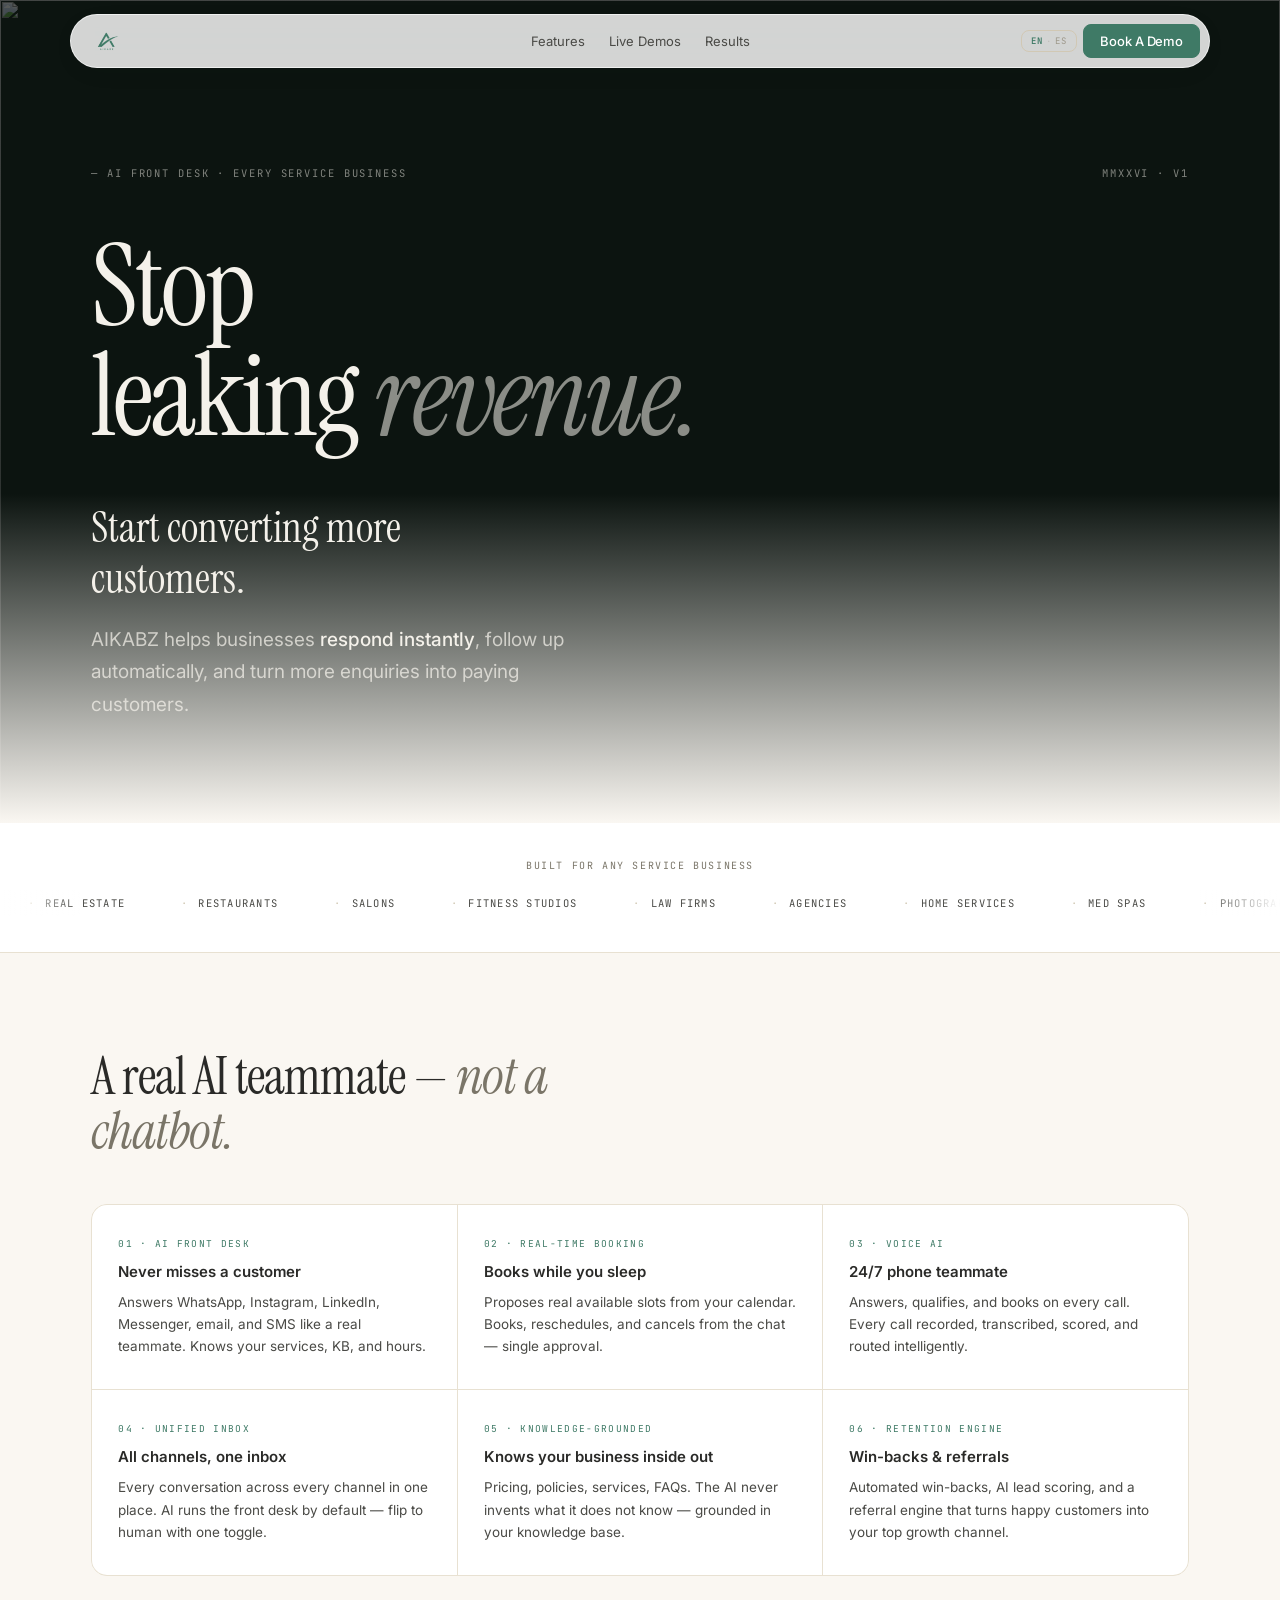
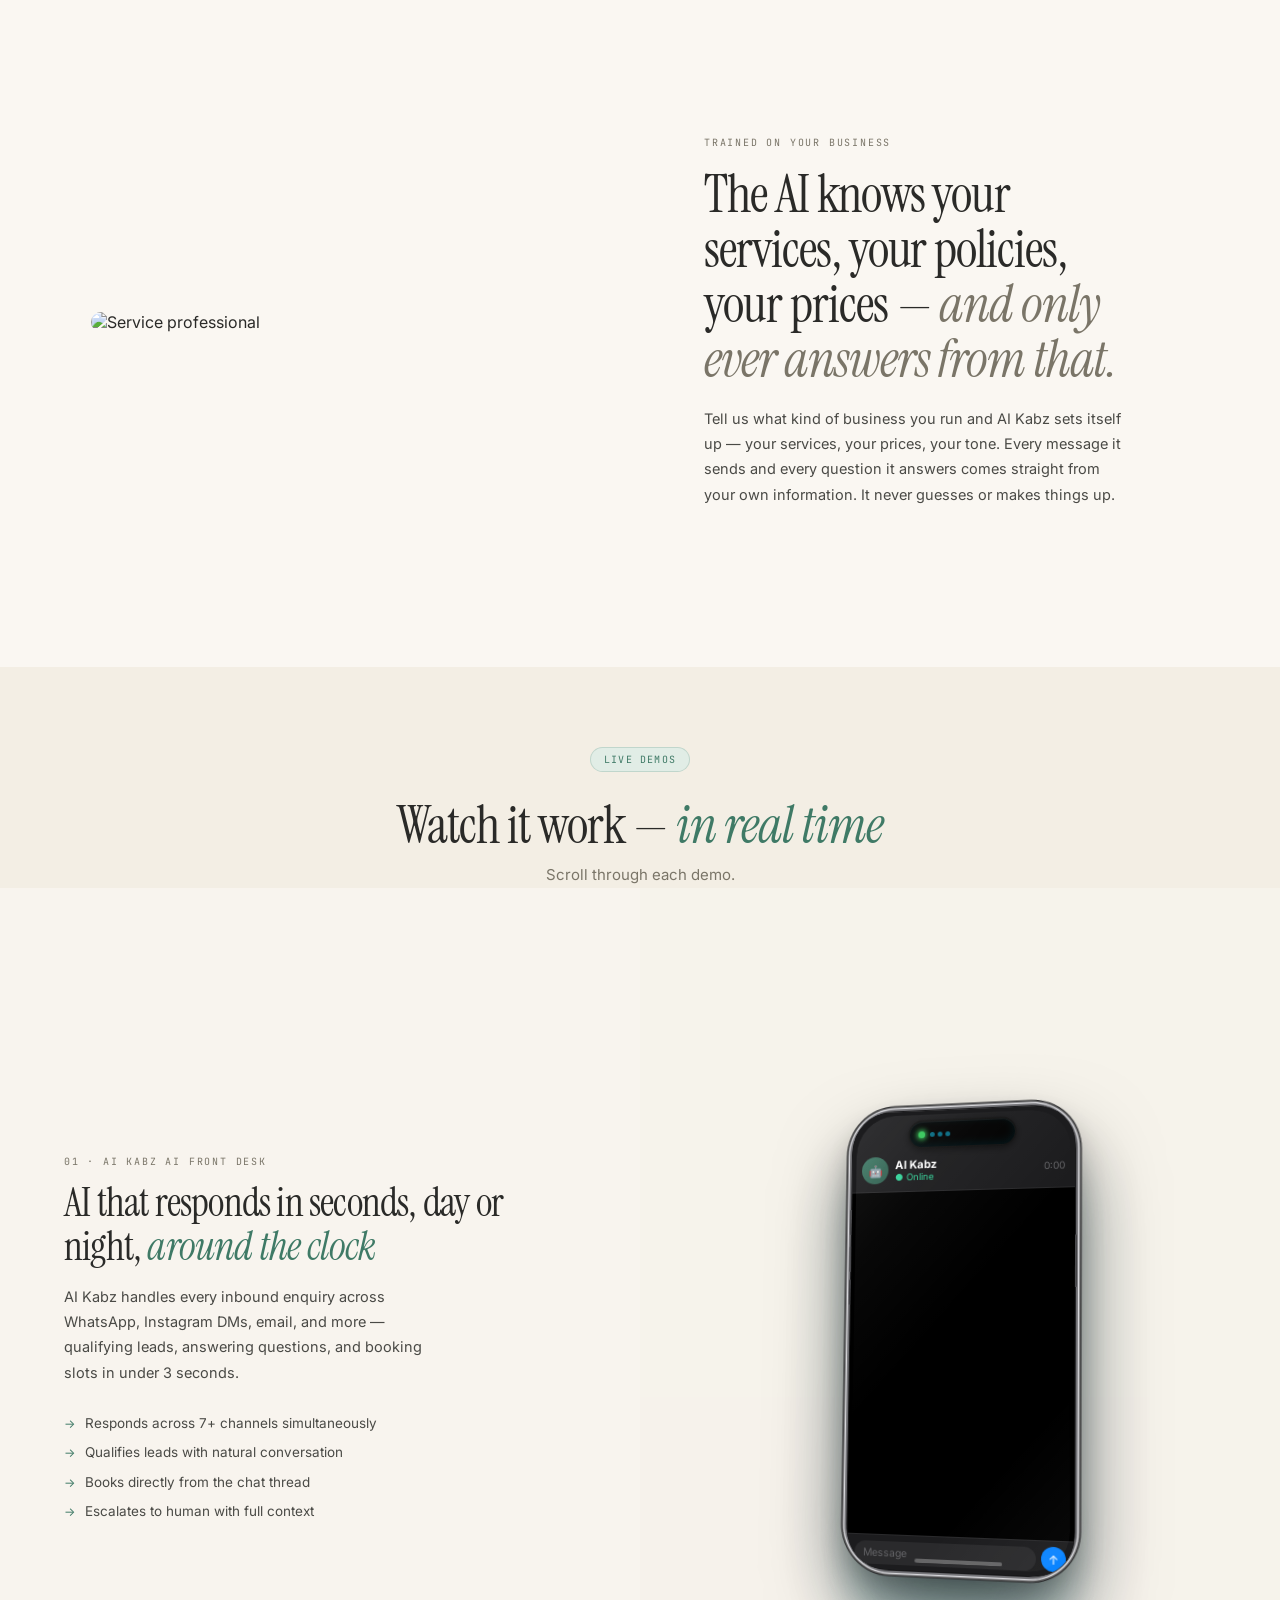
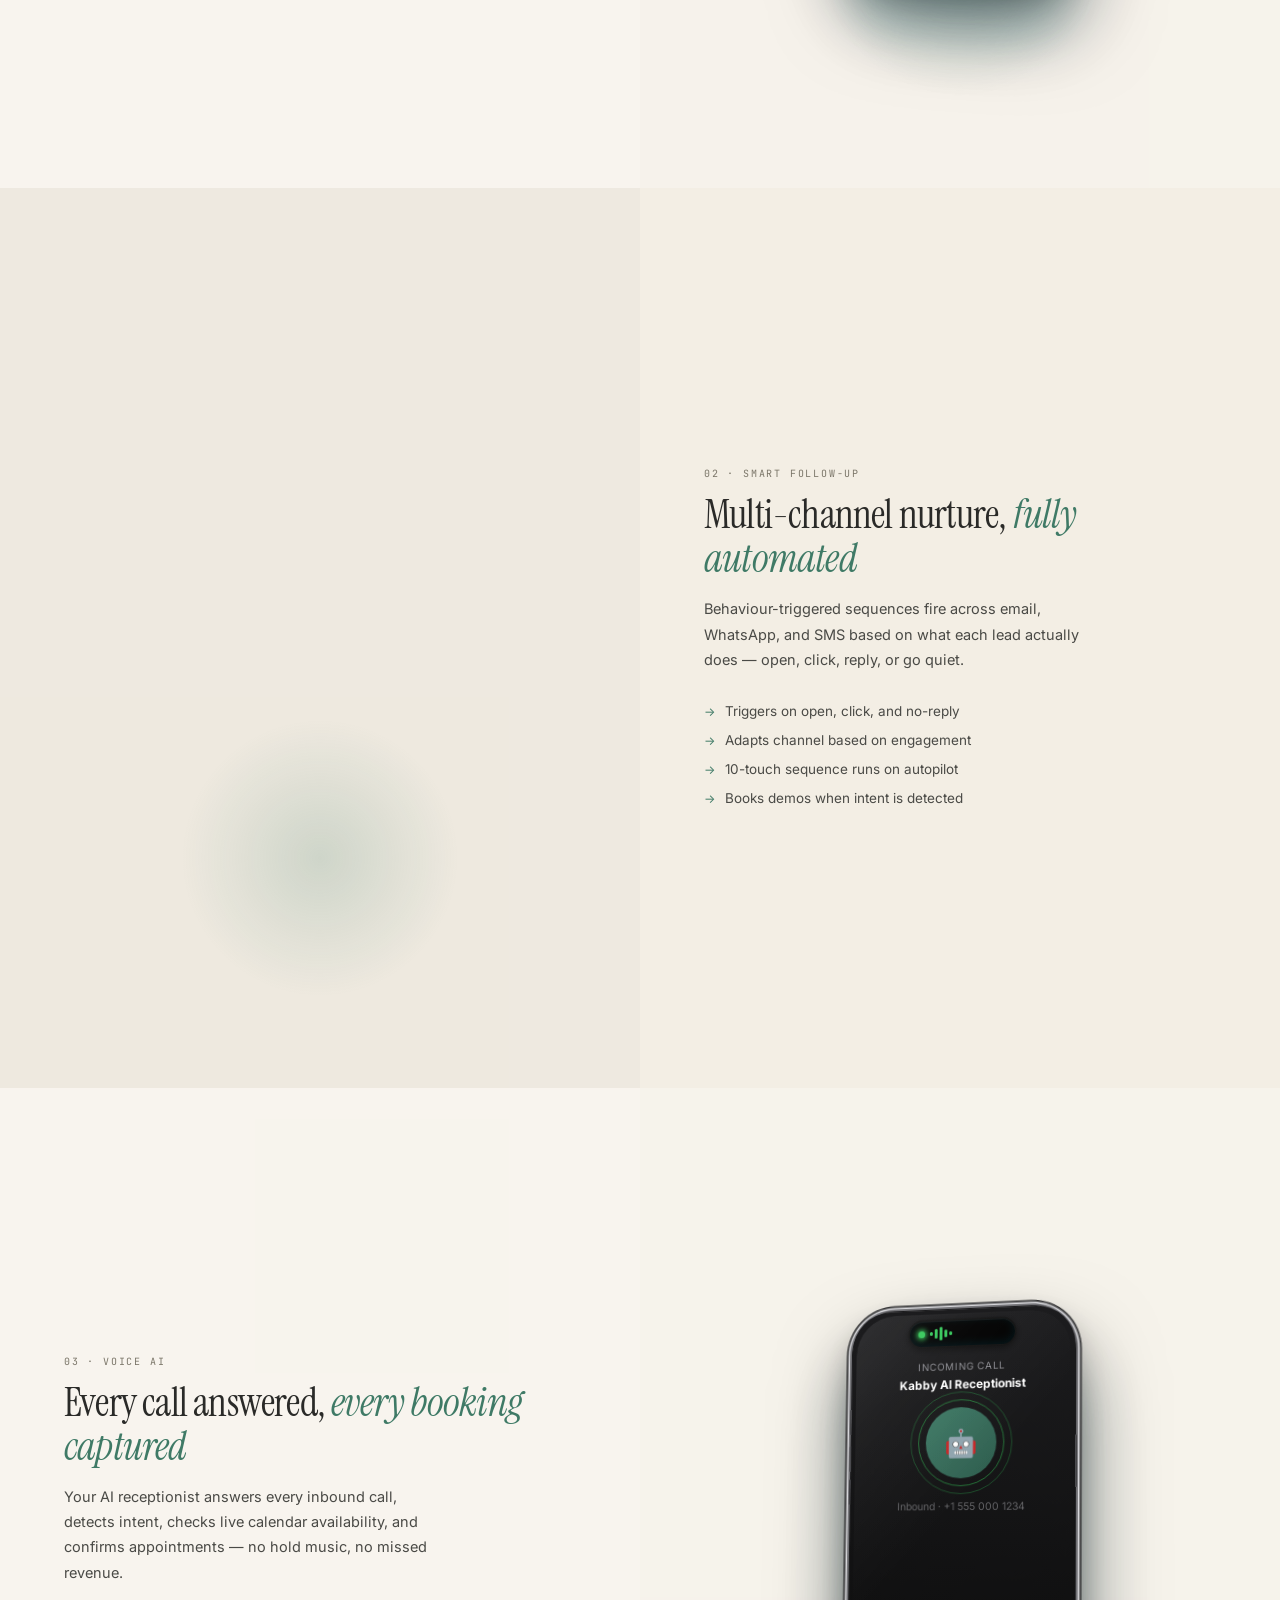
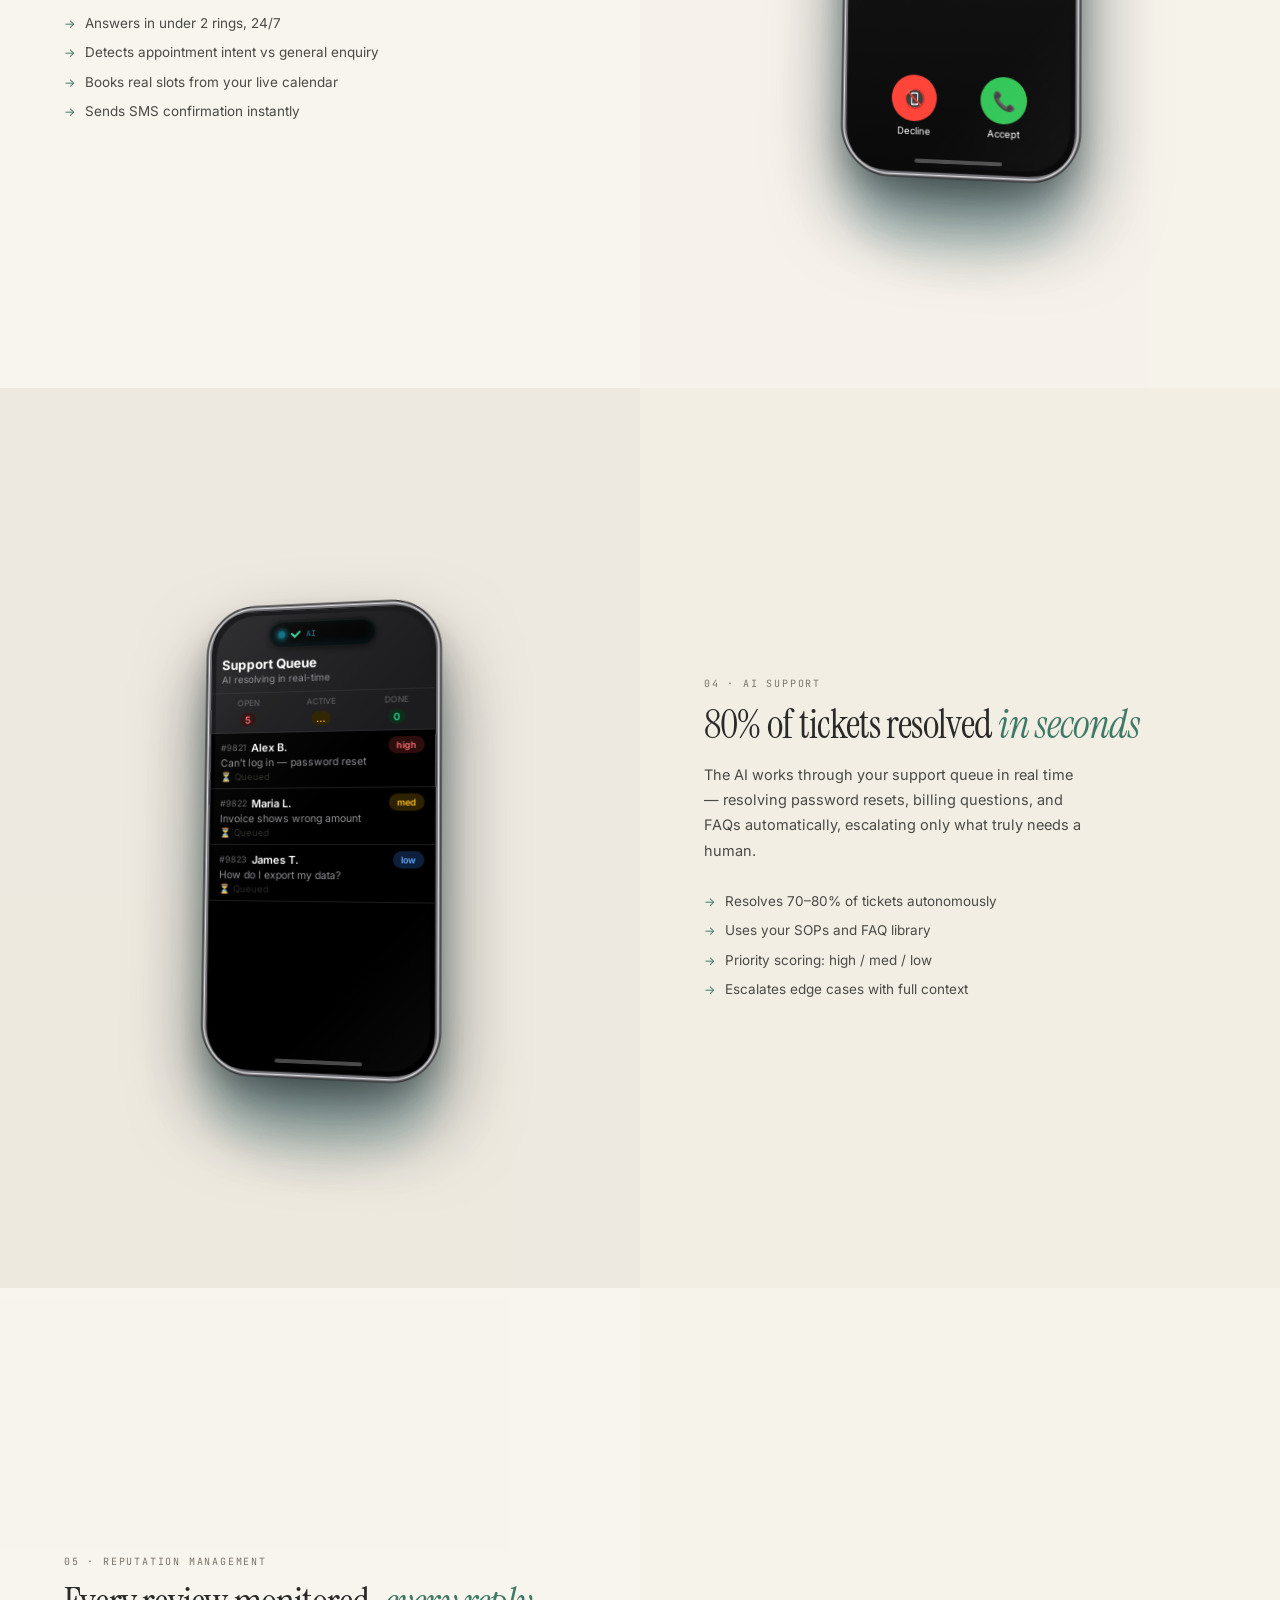
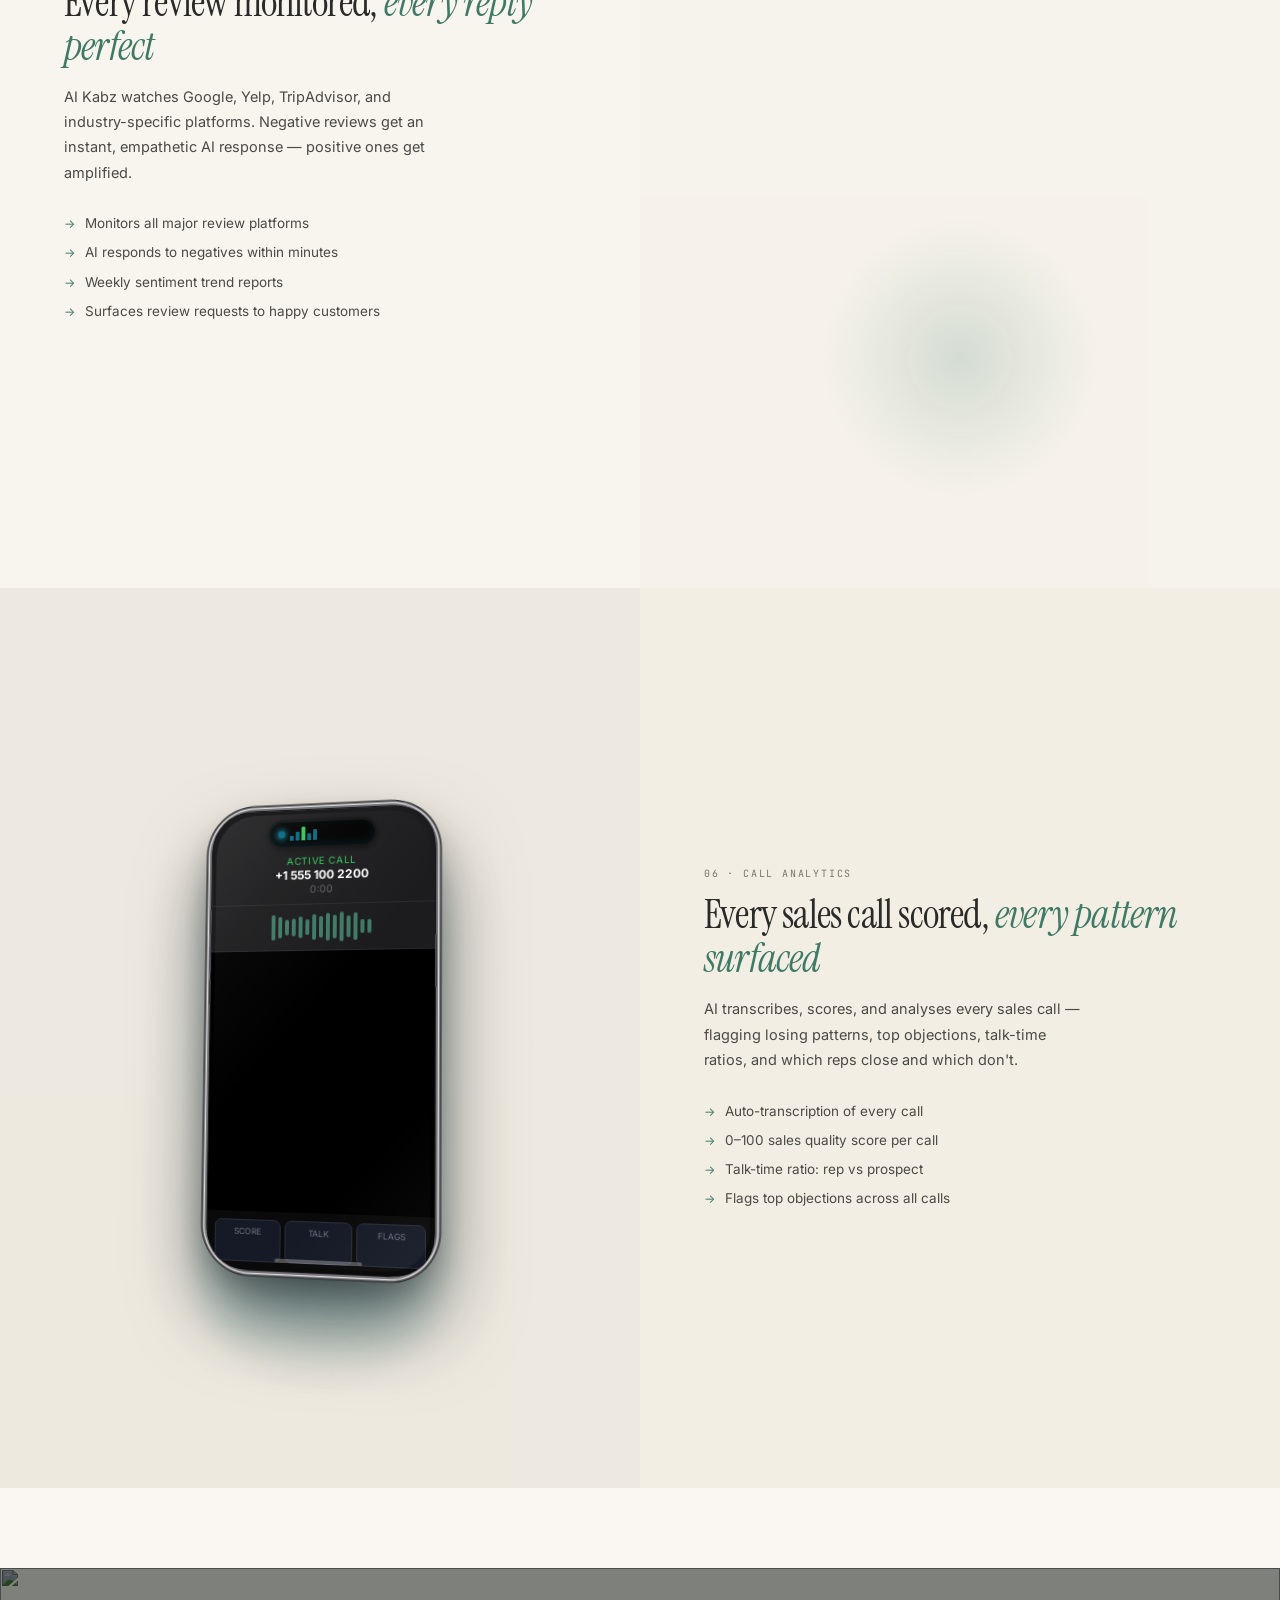
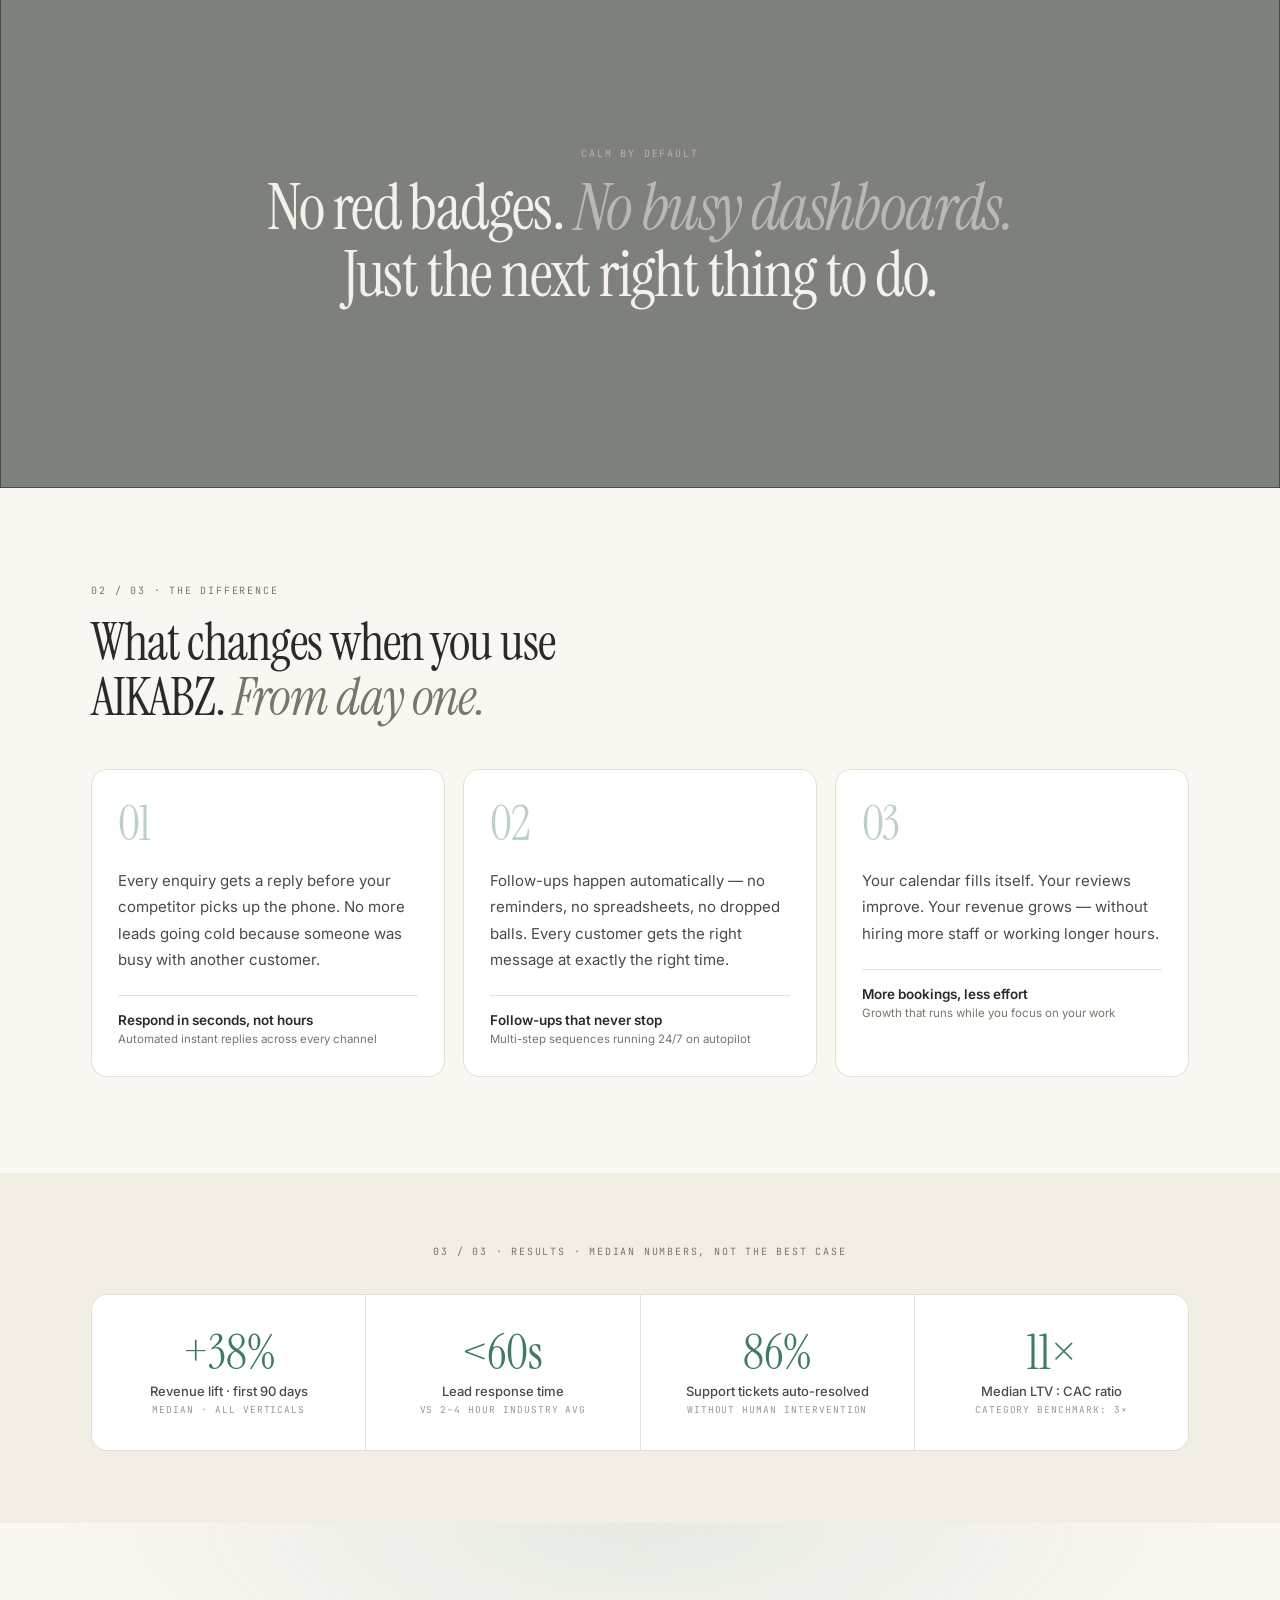
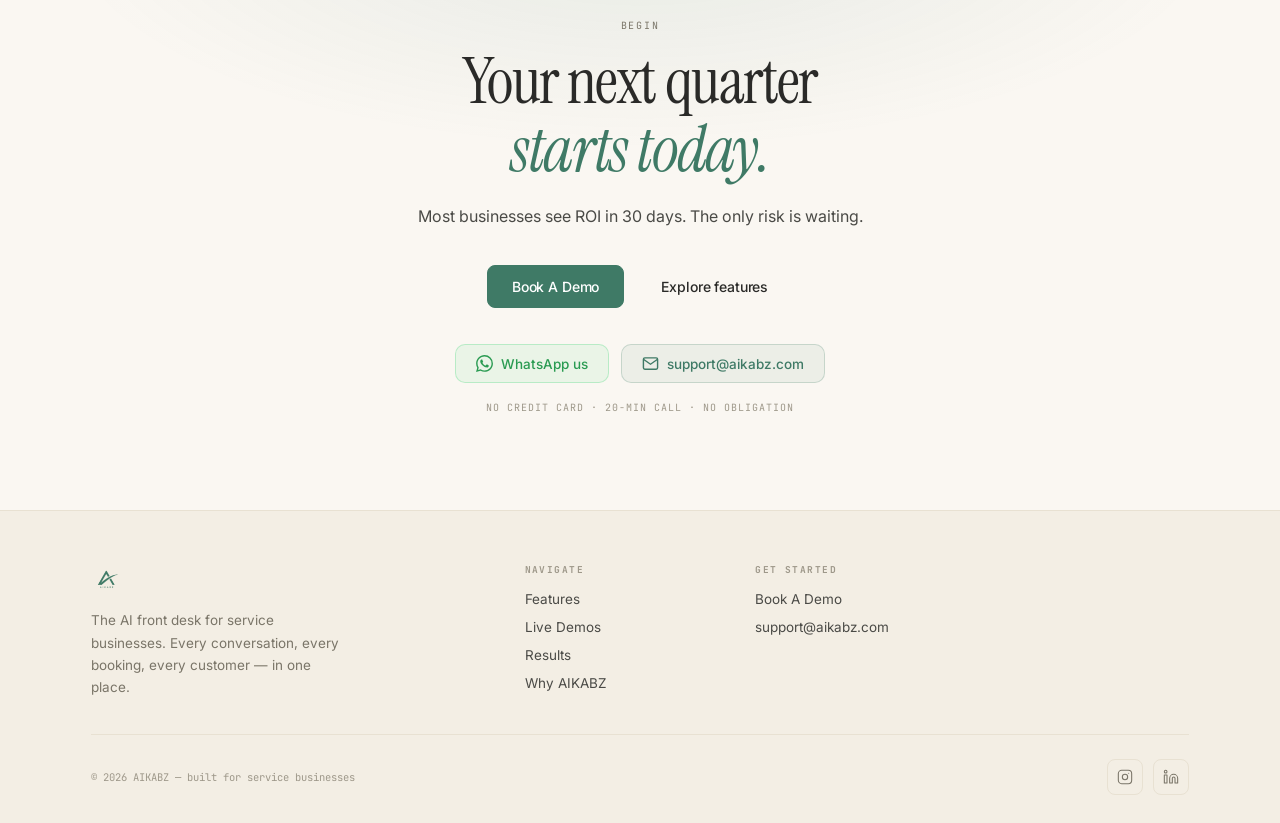
==== commit 638bf6ba: "njhhuisf" ====
--- a/index.html
+++ b/index.html
@@ -3099,19 +3099,19 @@
         h1.innerHTML = html;
       }
 
+      const STRIP_KEYS = [
+        'strip-real-estate','strip-restaurants','strip-salons','strip-fitness',
+        'strip-law','strip-agencies','strip-home','strip-medspas',
+        'strip-photo','strip-wellness','strip-auto','strip-clinics'
+      ];
+
       function updateStrip(lang) {
         const row = document.getElementById('strip-row');
         if (!row) return;
-        row.querySelectorAll('[data-i18n]').forEach(el => {
-          const v = LANGS[lang][el.dataset.i18n];
-          if (v !== undefined) el.textContent = v;
-        });
-        // Re-run the duplication
-        const origItems = [...row.querySelectorAll('[data-i18n]')];
-        const clones = origItems.map(el => el.cloneNode(true));
-        // Remove any previously added clones (those without data-i18n)
-        [...row.children].forEach(c => { if (!c.hasAttribute('data-i18n')) c.remove(); });
-        clones.forEach(c => row.appendChild(c));
+        const items = STRIP_KEYS.map(k =>
+          `<span class="strip-item" data-i18n="${k}">${LANGS[lang][k]}</span>`
+        ).join('');
+        row.innerHTML = items + items;
       }
 
       function setLang(lang) {
